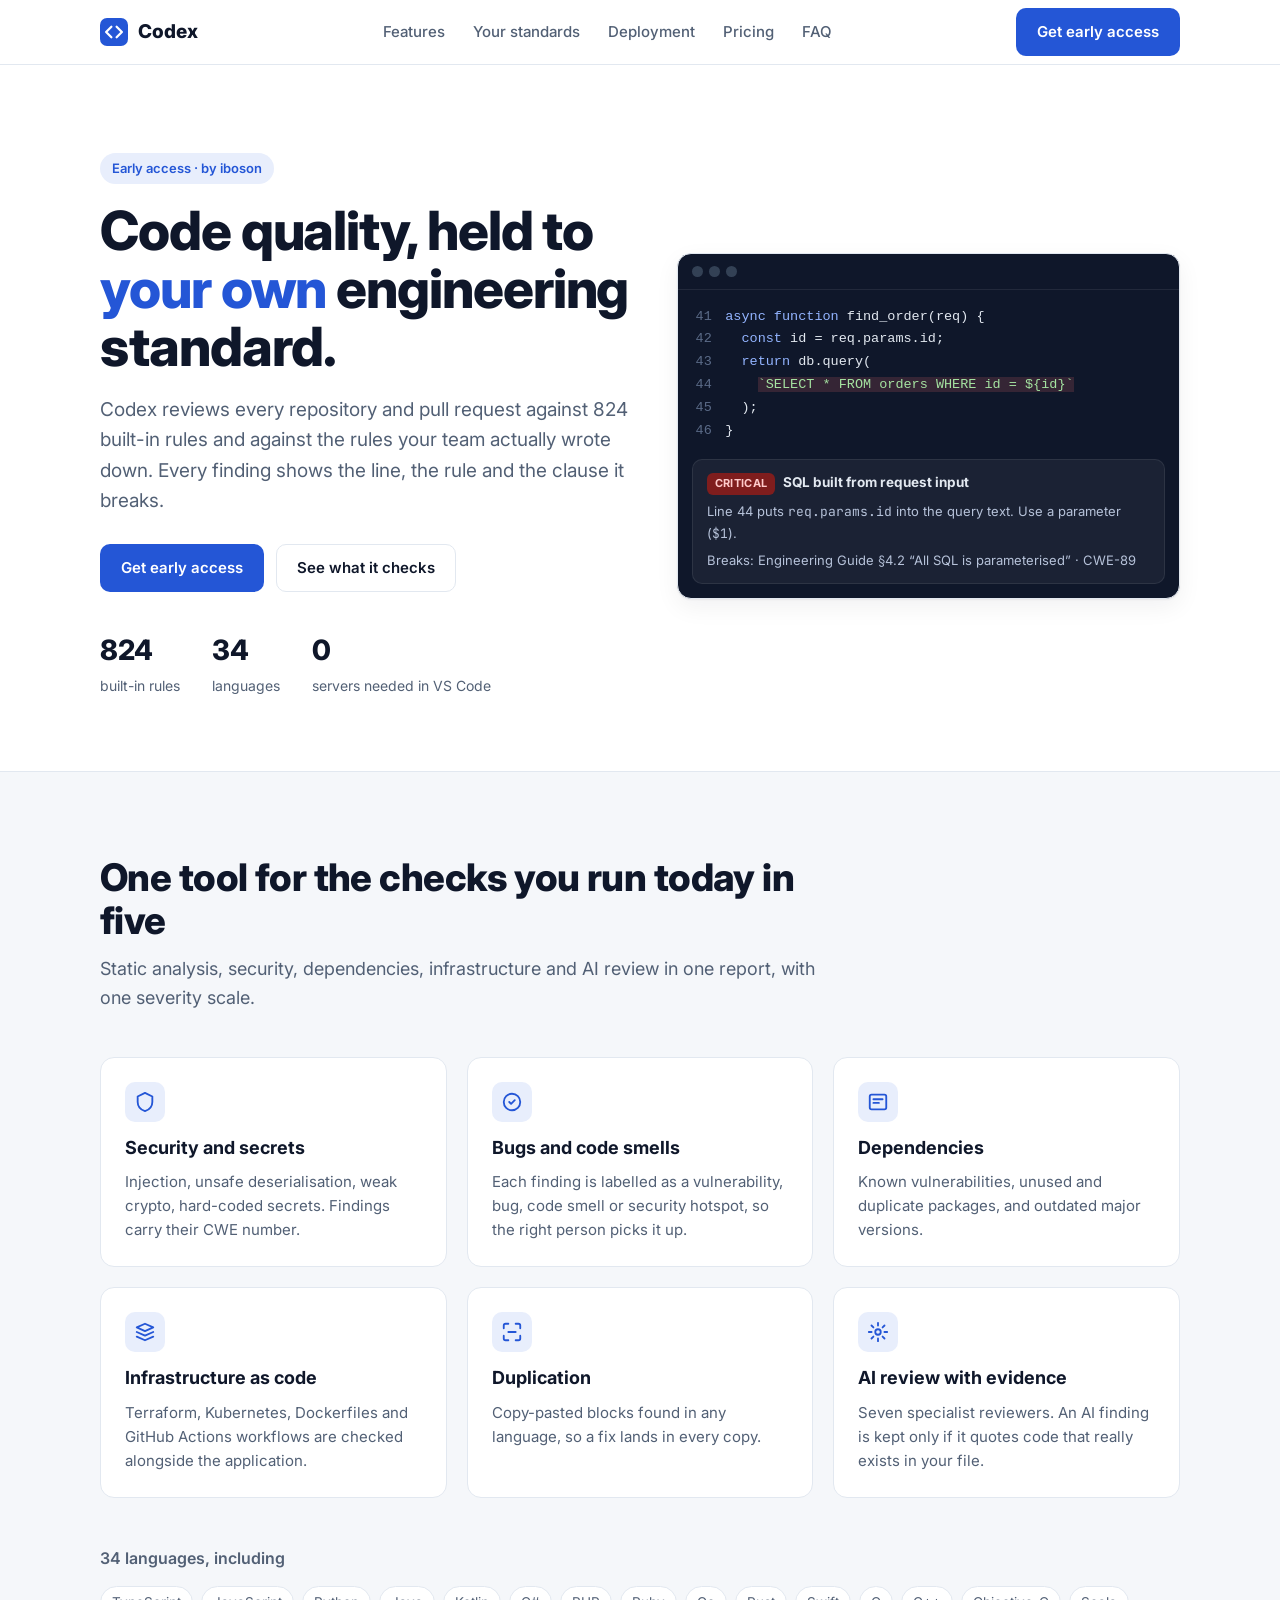
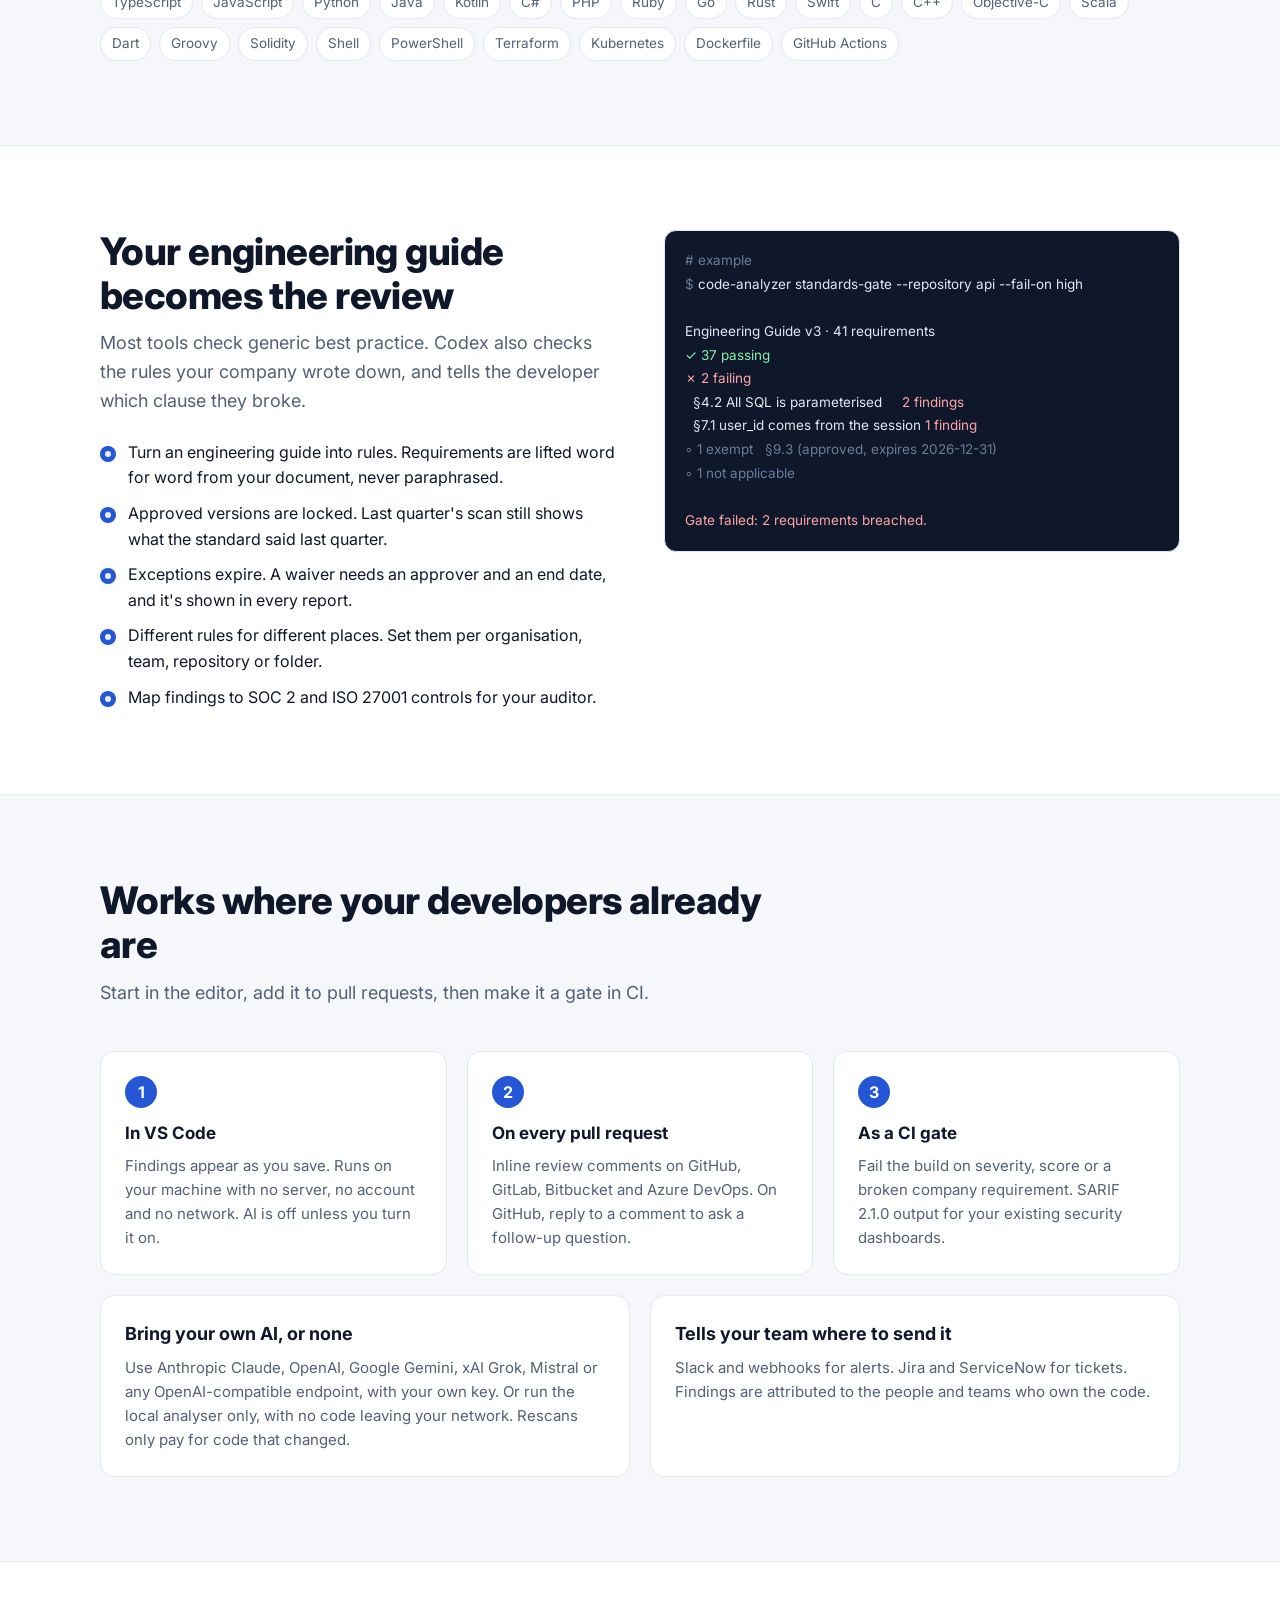
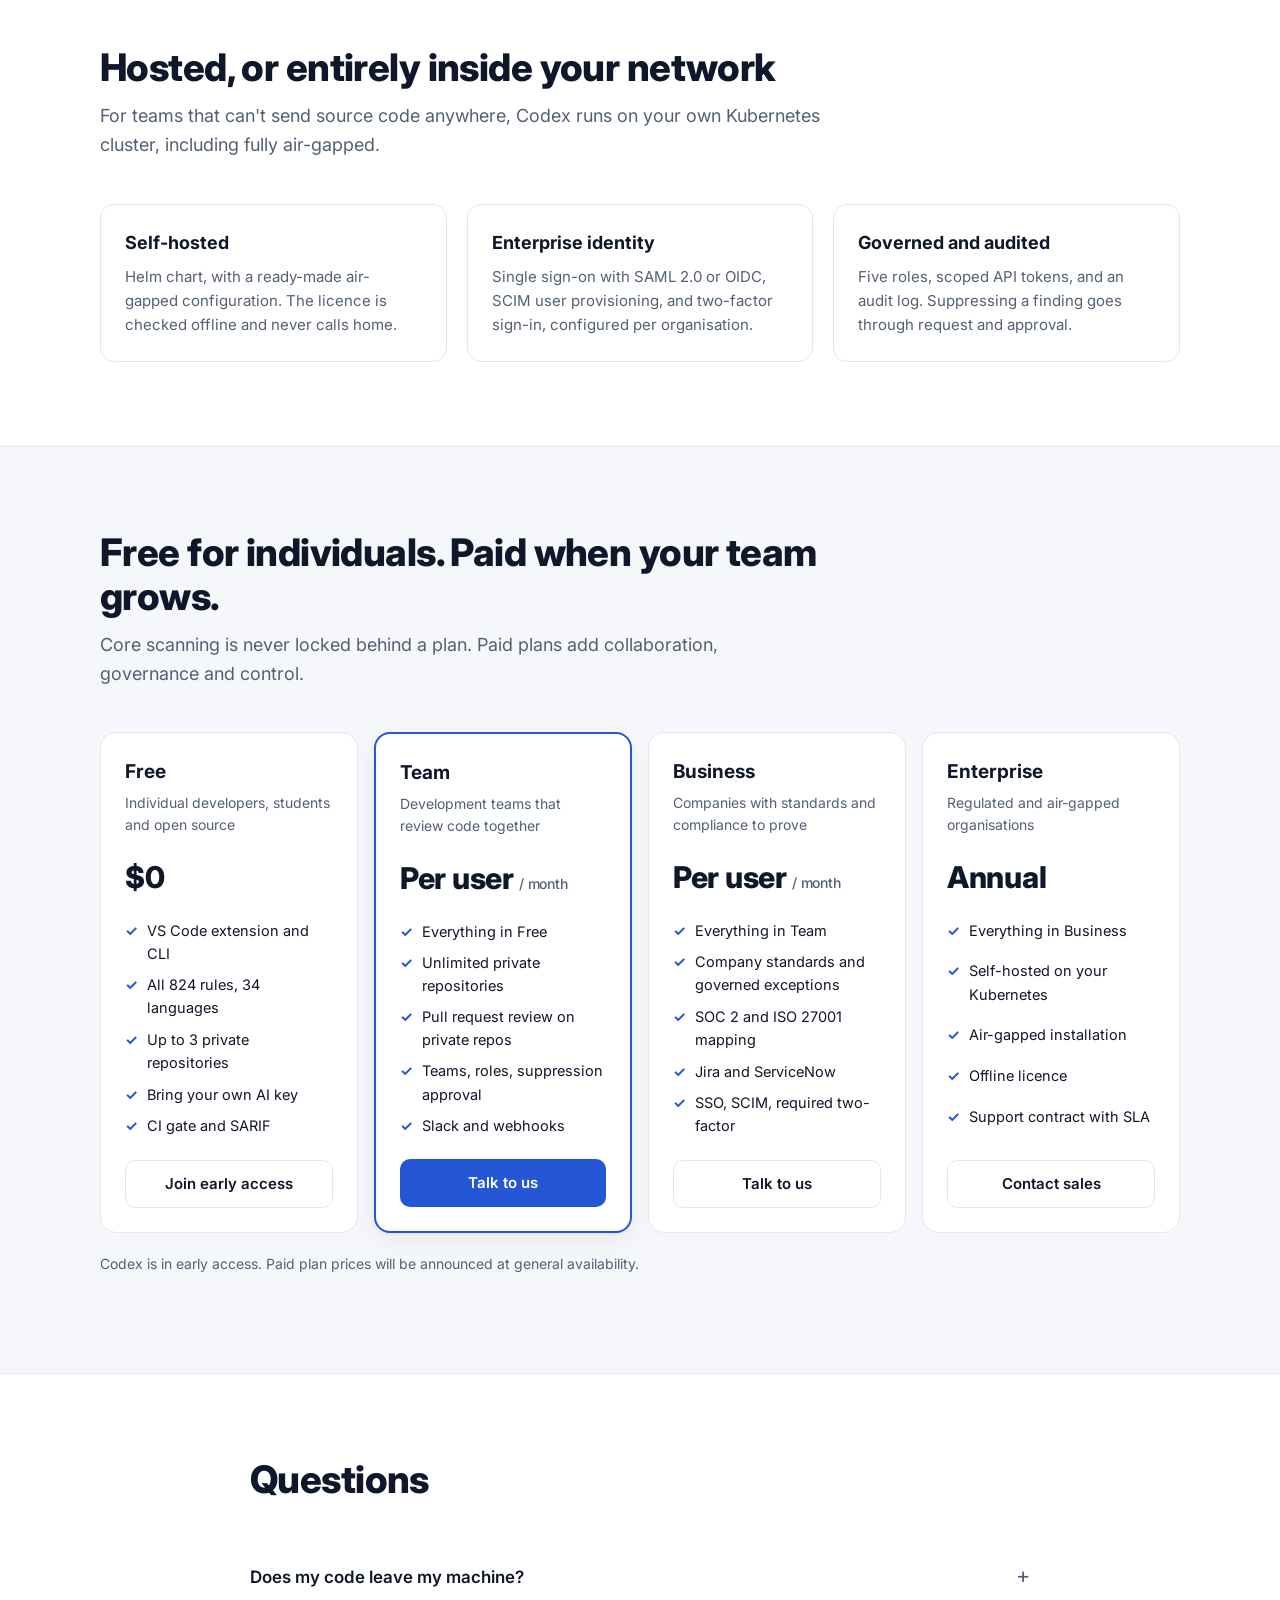
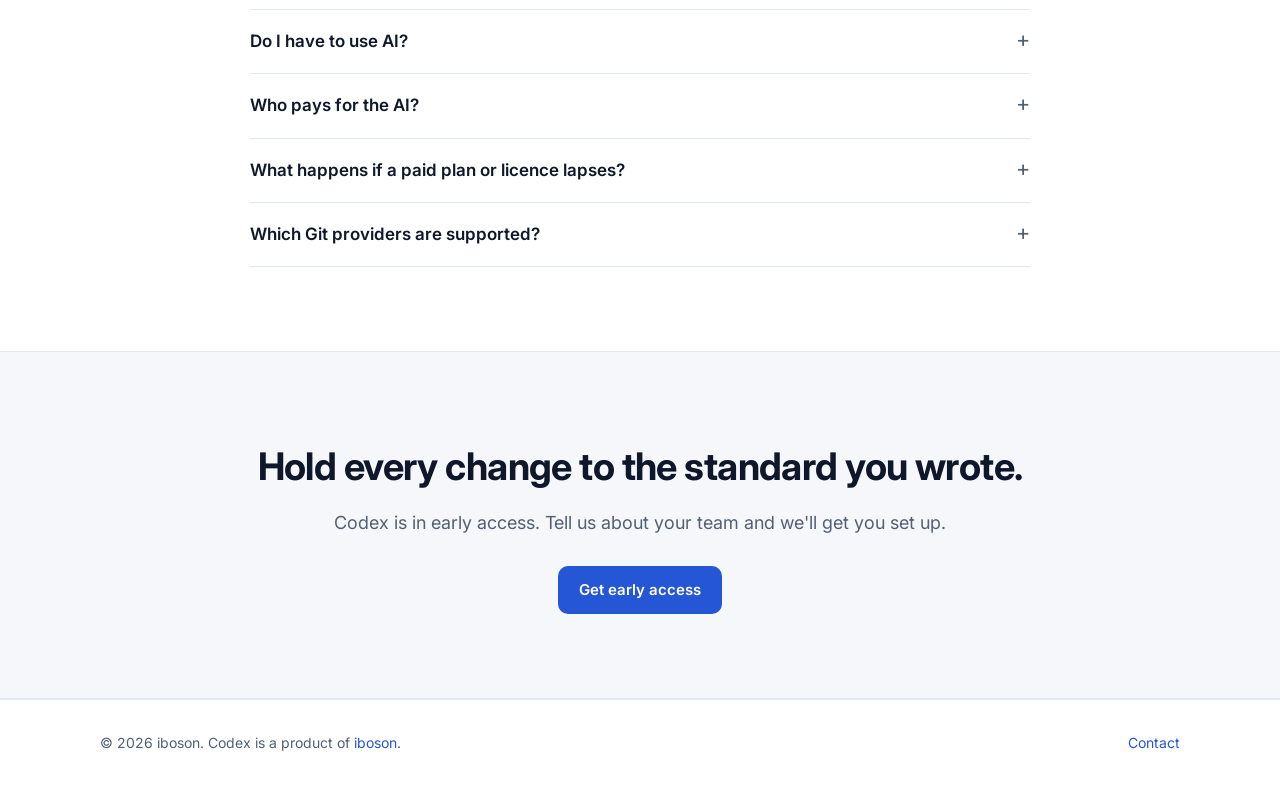
==== index.html @ 878f3ec5 "Codex product website Co-Authored-By: Claude Opus 5.5 (1M context) <noreply@anthropic.com>" ====
<!doctype html>
<html lang="en">
<head>
<meta charset="utf-8">
<meta name="viewport" content="width=device-width, initial-scale=1">
<title>Codex — Code quality held to your own standard</title>
<meta name="description" content="Codex checks your code against 824 rules in 34 languages and against your company's own engineering standard. Runs offline in VS Code, reviews pull requests, and self-hosts air-gapped.">
<meta property="og:title" content="Codex — Code quality held to your own standard">
<meta property="og:description" content="824 rules, 34 languages, your own engineering standard. Bring your own AI, or none.">
<meta property="og:type" content="website">
<link rel="icon" href="favicon.svg" type="image/svg+xml">
<link rel="preconnect" href="https://fonts.googleapis.com">
<link rel="preconnect" href="https://fonts.gstatic.com" crossorigin>
<link href="https://fonts.googleapis.com/css2?family=Inter:wght@400;500;600;700;800&family=JetBrains+Mono:wght@400;500&display=swap" rel="stylesheet">
<style>
:root{
  --bg:#ffffff; --bg-alt:#f5f7fa; --surface:#ffffff; --text:#0f172a; --muted:#526075;
  --border:#e2e8f0; --brand:#2456d6; --brand-ink:#ffffff; --brand-soft:#e8eefc;
  --ok:#15803d; --warn:#b45309; --crit:#b91c1c; --code-bg:#0f172a; --code-text:#e2e8f0;
  --shadow:0 1px 2px rgba(15,23,42,.06),0 8px 24px rgba(15,23,42,.06);
}
@media (prefers-color-scheme: dark){
  :root{
    --bg:#0b1020; --bg-alt:#0f162b; --surface:#121a33; --text:#e6eaf3; --muted:#9aa6bf;
    --border:#243050; --brand:#6d93ff; --brand-ink:#0b1020; --brand-soft:#1a2547;
    --ok:#4ade80; --warn:#fbbf24; --crit:#f87171; --code-bg:#070b16; --code-text:#d7deeb;
    --shadow:0 1px 2px rgba(0,0,0,.3),0 8px 24px rgba(0,0,0,.25);
  }
}
*{box-sizing:border-box}
html{scroll-behavior:smooth}
body{margin:0;background:var(--bg);color:var(--text);font:16px/1.6 Inter,system-ui,-apple-system,Segoe UI,Roboto,sans-serif;-webkit-font-smoothing:antialiased}
a{color:var(--brand);text-decoration:none}
a:hover{text-decoration:underline}
.wrap{max-width:1120px;margin:0 auto;padding:0 20px}
code,.mono{font-family:"JetBrains Mono",ui-monospace,Consolas,monospace}

/* nav */
header.nav{position:sticky;top:0;z-index:10;background:color-mix(in srgb,var(--bg) 88%,transparent);backdrop-filter:blur(8px);border-bottom:1px solid var(--border)}
.nav .wrap{display:flex;align-items:center;justify-content:space-between;height:64px}
.logo{display:flex;align-items:center;gap:10px;font-weight:800;font-size:19px;color:var(--text)}
.logo:hover{text-decoration:none}
.nav ul{display:flex;gap:28px;list-style:none;margin:0;padding:0}
.nav ul a{color:var(--muted);font-weight:500;font-size:15px}
.nav ul a:hover{color:var(--text);text-decoration:none}
.btn{display:inline-block;padding:11px 20px;border-radius:10px;font-weight:600;font-size:15px;border:1px solid transparent;transition:transform .08s ease}
.btn:hover{text-decoration:none;transform:translateY(-1px)}
.btn-primary{background:var(--brand);color:var(--brand-ink)}
.btn-ghost{border-color:var(--border);color:var(--text);background:var(--surface)}
@media (max-width:760px){.nav ul{display:none}}

/* hero */
.hero{padding:88px 0 72px}
.hero .wrap{display:grid;grid-template-columns:1.05fr 1fr;gap:48px;align-items:center}
.eyebrow{display:inline-block;font-size:13px;font-weight:600;color:var(--brand);background:var(--brand-soft);padding:5px 12px;border-radius:999px;margin-bottom:18px}
h1{font-size:clamp(34px,5vw,54px);line-height:1.08;letter-spacing:-.02em;margin:0 0 18px;font-weight:800}
.lede{font-size:19px;color:var(--muted);margin:0 0 28px;max-width:34em}
.cta{display:flex;gap:12px;flex-wrap:wrap}
.stats{display:flex;gap:32px;margin-top:36px;flex-wrap:wrap}
.stat b{display:block;font-size:28px;font-weight:800;letter-spacing:-.01em}
.stat span{color:var(--muted);font-size:14px}
@media (max-width:900px){.hero .wrap{grid-template-columns:1fr}.hero{padding:56px 0 48px}}

/* finding mock */
.mock{background:var(--code-bg);color:var(--code-text);border-radius:14px;box-shadow:var(--shadow);overflow:hidden;font-size:13.5px;border:1px solid var(--border)}
.mock-bar{display:flex;gap:6px;padding:12px 14px;border-bottom:1px solid rgba(255,255,255,.08)}
.mock-bar i{width:11px;height:11px;border-radius:50%;background:#334155;display:block}
.mock pre{margin:0;padding:16px 18px;overflow-x:auto;line-height:1.7}
.ln{color:#5b6b88;user-select:none;display:inline-block;width:2.2em}
.kw{color:#93b4ff}.str{color:#a5e3a1}.bad{background:rgba(248,113,113,.16);border-bottom:2px wavy #f87171}
.mock-finding{margin:0 14px 14px;padding:12px 14px;border-radius:10px;background:rgba(255,255,255,.05);border:1px solid rgba(255,255,255,.08);font-family:Inter,system-ui,sans-serif}
.sev{display:inline-block;font-size:11px;font-weight:700;padding:2px 8px;border-radius:6px;background:#7f1d1d;color:#fecaca;margin-right:8px;letter-spacing:.03em}
.mock-finding p{margin:6px 0 0;color:#b6c2d9;font-size:13px}
.cite{color:#93b4ff}

/* sections */
section{padding:84px 0}
section.alt{background:var(--bg-alt);border-top:1px solid var(--border);border-bottom:1px solid var(--border)}
.sec-head{max-width:720px;margin-bottom:44px}
.sec-head h2{font-size:clamp(28px,3.6vw,38px);line-height:1.15;letter-spacing:-.015em;margin:0 0 12px;font-weight:800}
.sec-head p{color:var(--muted);font-size:18px;margin:0}
.grid{display:grid;gap:20px}
.g3{grid-template-columns:repeat(3,1fr)}
.g2{grid-template-columns:repeat(2,1fr)}
@media (max-width:900px){.g3{grid-template-columns:1fr 1fr}}
@media (max-width:640px){.g3,.g2{grid-template-columns:1fr}}
.card{background:var(--surface);border:1px solid var(--border);border-radius:14px;padding:24px}
.card h3{margin:12px 0 8px;font-size:18px}
.card p{margin:0;color:var(--muted);font-size:15px}
.ico{width:40px;height:40px;border-radius:10px;background:var(--brand-soft);display:grid;place-items:center;color:var(--brand)}
.ico svg{width:22px;height:22px}

/* steps */
.steps{counter-reset:s;display:grid;grid-template-columns:repeat(3,1fr);gap:20px}
.step{position:relative;padding:24px;border-radius:14px;border:1px solid var(--border);background:var(--surface)}
.step::before{counter-increment:s;content:counter(s);display:grid;place-items:center;width:32px;height:32px;border-radius:50%;background:var(--brand);color:var(--brand-ink);font-weight:700;margin-bottom:12px}
.step h3{margin:0 0 6px;font-size:17px}.step p{margin:0;color:var(--muted);font-size:15px}
@media (max-width:760px){.steps{grid-template-columns:1fr}}

/* list */
.checks{list-style:none;padding:0;margin:0;display:grid;gap:10px}
.checks li{padding-left:28px;position:relative;color:var(--text)}
.checks li::before{content:"";position:absolute;left:0;top:6px;width:16px;height:16px;border-radius:50%;background:var(--brand-soft);box-shadow:inset 0 0 0 5px var(--brand)}
.split{display:grid;grid-template-columns:1fr 1fr;gap:48px;align-items:start}
@media (max-width:900px){.split{grid-template-columns:1fr}}
.term{background:var(--code-bg);color:var(--code-text);border-radius:12px;padding:18px 20px;font-size:13.5px;line-height:1.75;overflow-x:auto;border:1px solid var(--border)}
.term .p{color:#6b7c99}.term .ok{color:#86efac}.term .er{color:#fca5a5}

/* langs */
.langs{display:flex;flex-wrap:wrap;gap:8px}
.langs span{font-size:13.5px;padding:5px 11px;border-radius:999px;border:1px solid var(--border);background:var(--surface);color:var(--muted)}

/* pricing */
.plans{display:grid;grid-template-columns:repeat(4,1fr);gap:16px}
@media (max-width:1000px){.plans{grid-template-columns:1fr 1fr}}
@media (max-width:600px){.plans{grid-template-columns:1fr}}
.plan{background:var(--surface);border:1px solid var(--border);border-radius:16px;padding:24px;display:flex;flex-direction:column}
.plan.feature{border:2px solid var(--brand);box-shadow:var(--shadow)}
.plan h3{margin:0;font-size:19px}
.plan .who{color:var(--muted);font-size:14px;margin:4px 0 16px;min-height:42px}
.price{font-size:30px;font-weight:800;letter-spacing:-.01em}
.price small{font-size:14px;font-weight:500;color:var(--muted)}
.plan ul{list-style:none;padding:0;margin:18px 0 22px;display:grid;gap:8px;font-size:14.5px;flex:1}
.plan li{padding-left:22px;position:relative}
.plan li::before{content:"✓";position:absolute;left:0;color:var(--brand);font-weight:700}
.plan .btn{text-align:center}
.note{color:var(--muted);font-size:14px;margin-top:20px}

/* faq */
details{border-bottom:1px solid var(--border);padding:18px 0}
summary{cursor:pointer;font-weight:600;font-size:17px;list-style:none;display:flex;justify-content:space-between;gap:16px}
summary::-webkit-details-marker{display:none}
summary::after{content:"+";color:var(--muted);font-weight:400;font-size:22px;line-height:1}
details[open] summary::after{content:"−"}
details p{color:var(--muted);margin:10px 0 0}

/* final cta */
.final{text-align:center}
.final h2{font-size:clamp(28px,3.6vw,38px);margin:0 0 12px;letter-spacing:-.015em}
.final p{color:var(--muted);font-size:18px;margin:0 auto 28px;max-width:36em}

footer{border-top:1px solid var(--border);padding:32px 0;color:var(--muted);font-size:14px}
footer .wrap{display:flex;justify-content:space-between;gap:16px;flex-wrap:wrap}
</style>
</head>
<body>

<header class="nav">
  <div class="wrap">
    <a class="logo" href="#top" aria-label="Codex home">
      <svg width="28" height="28" viewBox="0 0 32 32" aria-hidden="true"><rect width="32" height="32" rx="8" fill="var(--brand)"/><path d="M13 10l-6 6 6 6M19 10l6 6-6 6" stroke="var(--brand-ink)" stroke-width="2.6" fill="none" stroke-linecap="round" stroke-linejoin="round"/></svg>
      Codex
    </a>
    <ul>
      <li><a href="#features">Features</a></li>
      <li><a href="#standards">Your standards</a></li>
      <li><a href="#deploy">Deployment</a></li>
      <li><a href="#pricing">Pricing</a></li>
      <li><a href="#faq">FAQ</a></li>
    </ul>
    <a class="btn btn-primary" href="https://www.iboson.io/contact-us">Get early access</a>
  </div>
</header>

<main id="top">

<section class="hero" style="padding-top:88px">
  <div class="wrap">
    <div>
      <span class="eyebrow">Early access · by iboson</span>
      <h1>Code quality, held to <span style="color:var(--brand)">your own</span> engineering standard.</h1>
      <p class="lede">Codex reviews every repository and pull request against 824 built-in rules and against the rules your team actually wrote down. Every finding shows the line, the rule and the clause it breaks.</p>
      <div class="cta">
        <a class="btn btn-primary" href="https://www.iboson.io/contact-us">Get early access</a>
        <a class="btn btn-ghost" href="#features">See what it checks</a>
      </div>
      <div class="stats">
        <div class="stat"><b>824</b><span>built-in rules</span></div>
        <div class="stat"><b>34</b><span>languages</span></div>
        <div class="stat"><b>0</b><span>servers needed in VS Code</span></div>
      </div>
    </div>

    <div class="mock" role="img" aria-label="Example: Codex flags a SQL query built from user input and cites the company rule it breaks">
      <div class="mock-bar"><i></i><i></i><i></i></div>
<pre><span class="ln">41</span><span class="kw">async function</span> find_order(req) {
<span class="ln">42</span>  <span class="kw">const</span> id = req.params.id;
<span class="ln">43</span>  <span class="kw">return</span> db.query(
<span class="ln">44</span>    <span class="bad"><span class="str">`SELECT * FROM orders WHERE id = ${id}`</span></span>
<span class="ln">45</span>  );
<span class="ln">46</span>}</pre>
      <div class="mock-finding">
        <span class="sev">CRITICAL</span><strong>SQL built from request input</strong>
        <p>Line 44 puts <code>req.params.id</code> into the query text. Use a parameter (<code>$1</code>).</p>
        <p class="cite">Breaks: Engineering Guide §4.2 “All SQL is parameterised” · CWE-89</p>
      </div>
    </div>
  </div>
</section>

<section id="features" class="alt">
  <div class="wrap">
    <div class="sec-head">
      <h2>One tool for the checks you run today in five</h2>
      <p>Static analysis, security, dependencies, infrastructure and AI review in one report, with one severity scale.</p>
    </div>
    <div class="grid g3">
      <div class="card">
        <div class="ico"><svg viewBox="0 0 24 24" fill="none" stroke="currentColor" stroke-width="2" stroke-linecap="round" stroke-linejoin="round"><path d="M12 2l8 4v6c0 5-3.5 8.5-8 10-4.5-1.5-8-5-8-10V6z"/></svg></div>
        <h3>Security and secrets</h3>
        <p>Injection, unsafe deserialisation, weak crypto, hard-coded secrets. Findings carry their CWE number.</p>
      </div>
      <div class="card">
        <div class="ico"><svg viewBox="0 0 24 24" fill="none" stroke="currentColor" stroke-width="2" stroke-linecap="round" stroke-linejoin="round"><path d="M9 12l2 2 4-4"/><circle cx="12" cy="12" r="9"/></svg></div>
        <h3>Bugs and code smells</h3>
        <p>Each finding is labelled as a vulnerability, bug, code smell or security hotspot, so the right person picks it up.</p>
      </div>
      <div class="card">
        <div class="ico"><svg viewBox="0 0 24 24" fill="none" stroke="currentColor" stroke-width="2" stroke-linecap="round" stroke-linejoin="round"><rect x="3" y="4" width="18" height="16" rx="2"/><path d="M7 9h10M7 13h6"/></svg></div>
        <h3>Dependencies</h3>
        <p>Known vulnerabilities, unused and duplicate packages, and outdated major versions.</p>
      </div>
      <div class="card">
        <div class="ico"><svg viewBox="0 0 24 24" fill="none" stroke="currentColor" stroke-width="2" stroke-linecap="round" stroke-linejoin="round"><path d="M3 7l9-4 9 4-9 4z"/><path d="M3 12l9 4 9-4M3 17l9 4 9-4"/></svg></div>
        <h3>Infrastructure as code</h3>
        <p>Terraform, Kubernetes, Dockerfiles and GitHub Actions workflows are checked alongside the application.</p>
      </div>
      <div class="card">
        <div class="ico"><svg viewBox="0 0 24 24" fill="none" stroke="currentColor" stroke-width="2" stroke-linecap="round" stroke-linejoin="round"><path d="M8 3H5a2 2 0 00-2 2v3M16 3h3a2 2 0 012 2v3M8 21H5a2 2 0 01-2-2v-3M16 21h3a2 2 0 002-2v-3"/><path d="M8 12h8"/></svg></div>
        <h3>Duplication</h3>
        <p>Copy-pasted blocks found in any language, so a fix lands in every copy.</p>
      </div>
      <div class="card">
        <div class="ico"><svg viewBox="0 0 24 24" fill="none" stroke="currentColor" stroke-width="2" stroke-linecap="round" stroke-linejoin="round"><circle cx="12" cy="12" r="3"/><path d="M12 2v3M12 19v3M2 12h3M19 12h3M4.9 4.9l2.1 2.1M17 17l2.1 2.1M4.9 19.1L7 17M17 7l2.1-2.1"/></svg></div>
        <h3>AI review with evidence</h3>
        <p>Seven specialist reviewers. An AI finding is kept only if it quotes code that really exists in your file.</p>
      </div>
    </div>

    <div style="margin-top:48px">
      <p style="color:var(--muted);margin:0 0 14px;font-weight:600">34 languages, including</p>
      <div class="langs">
        <span>TypeScript</span><span>JavaScript</span><span>Python</span><span>Java</span><span>Kotlin</span><span>C#</span><span>PHP</span><span>Ruby</span><span>Go</span><span>Rust</span><span>Swift</span><span>C</span><span>C++</span><span>Objective-C</span><span>Scala</span><span>Dart</span><span>Groovy</span><span>Solidity</span><span>Shell</span><span>PowerShell</span><span>Terraform</span><span>Kubernetes</span><span>Dockerfile</span><span>GitHub Actions</span>
      </div>
    </div>
  </div>
</section>

<section id="standards">
  <div class="wrap split">
    <div>
      <div class="sec-head" style="margin-bottom:24px">
        <h2>Your engineering guide becomes the review</h2>
        <p>Most tools check generic best practice. Codex also checks the rules your company wrote down, and tells the developer which clause they broke.</p>
      </div>
      <ul class="checks">
        <li>Turn an engineering guide into rules. Requirements are lifted word for word from your document, never paraphrased.</li>
        <li>Approved versions are locked. Last quarter's scan still shows what the standard said last quarter.</li>
        <li>Exceptions expire. A waiver needs an approver and an end date, and it's shown in every report.</li>
        <li>Different rules for different places. Set them per organisation, team, repository or folder.</li>
        <li>Map findings to SOC 2 and ISO 27001 controls for your auditor.</li>
      </ul>
    </div>
    <div class="term" aria-label="Example of the standards gate in CI">
<span class="p"># example</span><br><span class="p">$</span> code-analyzer standards-gate --repository api --fail-on high<br>
<br>
Engineering Guide v3 · 41 requirements<br>
<span class="ok">✓ 37 passing</span><br>
<span class="er">✗ 2 failing</span><br>
&nbsp;&nbsp;§4.2 All SQL is parameterised&nbsp;&nbsp;&nbsp;&nbsp;&nbsp;<span class="er">2 findings</span><br>
&nbsp;&nbsp;§7.1 user_id comes from the session&nbsp;<span class="er">1 finding</span><br>
<span class="p">◦ 1 exempt&nbsp;&nbsp;&nbsp;§9.3 (approved, expires 2026-12-31)</span><br>
<span class="p">◦ 1 not applicable</span><br>
<br>
<span class="er">Gate failed: 2 requirements breached.</span>
    </div>
  </div>
</section>

<section class="alt">
  <div class="wrap">
    <div class="sec-head">
      <h2>Works where your developers already are</h2>
      <p>Start in the editor, add it to pull requests, then make it a gate in CI.</p>
    </div>
    <div class="steps">
      <div class="step"><h3>In VS Code</h3><p>Findings appear as you save. Runs on your machine with no server, no account and no network. AI is off unless you turn it on.</p></div>
      <div class="step"><h3>On every pull request</h3><p>Inline review comments on GitHub, GitLab, Bitbucket and Azure DevOps. On GitHub, reply to a comment to ask a follow-up question.</p></div>
      <div class="step"><h3>As a CI gate</h3><p>Fail the build on severity, score or a broken company requirement. SARIF 2.1.0 output for your existing security dashboards.</p></div>
    </div>
    <div class="grid g2" style="margin-top:20px">
      <div class="card"><h3 style="margin-top:0">Bring your own AI, or none</h3><p>Use Anthropic Claude, OpenAI, Google Gemini, xAI Grok, Mistral or any OpenAI-compatible endpoint, with your own key. Or run the local analyser only, with no code leaving your network. Rescans only pay for code that changed.</p></div>
      <div class="card"><h3 style="margin-top:0">Tells your team where to send it</h3><p>Slack and webhooks for alerts. Jira and ServiceNow for tickets. Findings are attributed to the people and teams who own the code.</p></div>
    </div>
  </div>
</section>

<section id="deploy">
  <div class="wrap">
    <div class="sec-head">
      <h2>Hosted, or entirely inside your network</h2>
      <p>For teams that can't send source code anywhere, Codex runs on your own Kubernetes cluster, including fully air-gapped.</p>
    </div>
    <div class="grid g3">
      <div class="card"><h3 style="margin-top:0">Self-hosted</h3><p>Helm chart, with a ready-made air-gapped configuration. The licence is checked offline and never calls home.</p></div>
      <div class="card"><h3 style="margin-top:0">Enterprise identity</h3><p>Single sign-on with SAML 2.0 or OIDC, SCIM user provisioning, and two-factor sign-in, configured per organisation.</p></div>
      <div class="card"><h3 style="margin-top:0">Governed and audited</h3><p>Five roles, scoped API tokens, and an audit log. Suppressing a finding goes through request and approval.</p></div>
    </div>
  </div>
</section>

<section id="pricing" class="alt">
  <div class="wrap">
    <div class="sec-head">
      <h2>Free for individuals. Paid when your team grows.</h2>
      <p>Core scanning is never locked behind a plan. Paid plans add collaboration, governance and control.</p>
    </div>
    <div class="plans">
      <div class="plan">
        <h3>Free</h3>
        <p class="who">Individual developers, students and open source</p>
        <div class="price">$0</div>
        <ul>
          <li>VS Code extension and CLI</li>
          <li>All 824 rules, 34 languages</li>
          <li>Up to 3 private repositories</li>
          <li>Bring your own AI key</li>
          <li>CI gate and SARIF</li>
        </ul>
        <a class="btn btn-ghost" href="https://www.iboson.io/contact-us">Join early access</a>
      </div>
      <div class="plan feature">
        <h3>Team</h3>
        <p class="who">Development teams that review code together</p>
        <div class="price">Per user <small>/ month</small></div>
        <ul>
          <li>Everything in Free</li>
          <li>Unlimited private repositories</li>
          <li>Pull request review on private repos</li>
          <li>Teams, roles, suppression approval</li>
          <li>Slack and webhooks</li>
        </ul>
        <a class="btn btn-primary" href="https://www.iboson.io/contact-us">Talk to us</a>
      </div>
      <div class="plan">
        <h3>Business</h3>
        <p class="who">Companies with standards and compliance to prove</p>
        <div class="price">Per user <small>/ month</small></div>
        <ul>
          <li>Everything in Team</li>
          <li>Company standards and governed exceptions</li>
          <li>SOC 2 and ISO 27001 mapping</li>
          <li>Jira and ServiceNow</li>
          <li>SSO, SCIM, required two-factor</li>
        </ul>
        <a class="btn btn-ghost" href="https://www.iboson.io/contact-us">Talk to us</a>
      </div>
      <div class="plan">
        <h3>Enterprise</h3>
        <p class="who">Regulated and air-gapped organisations</p>
        <div class="price">Annual</div>
        <ul>
          <li>Everything in Business</li>
          <li>Self-hosted on your Kubernetes</li>
          <li>Air-gapped installation</li>
          <li>Offline licence</li>
          <li>Support contract with SLA</li>
        </ul>
        <a class="btn btn-ghost" href="https://www.iboson.io/contact-us">Contact sales</a>
      </div>
    </div>
    <p class="note">Codex is in early access. Paid plan prices will be announced at general availability.</p>
  </div>
</section>

<section id="faq">
  <div class="wrap" style="max-width:820px">
    <div class="sec-head"><h2>Questions</h2></div>
    <details><summary>Does my code leave my machine?</summary><p>Not in VS Code with AI off, which is the default. If you turn AI on, code is sent only to the AI provider you choose, with your own key. Self-hosted installs can run with no outbound network at all.</p></details>
    <details><summary>Do I have to use AI?</summary><p>No. The 824 built-in rules are deterministic and run without any AI provider. AI review is an optional extra layer.</p></details>
    <details><summary>Who pays for the AI?</summary><p>You do, directly to your provider, using your own key. Codex doesn't mark up AI usage. Rescans reuse earlier AI results for code that hasn't changed, so you only pay for what's new.</p></details>
    <details><summary>What happens if a paid plan or licence lapses?</summary><p>You drop to the free tier. Scanning keeps working and your data stays. Codex never switches off your security checks because of billing.</p></details>
    <details><summary>Which Git providers are supported?</summary><p>GitHub, GitLab, Bitbucket and Azure DevOps, for both repository scans and pull request review.</p></details>
  </div>
</section>

<section class="alt final">
  <div class="wrap">
    <h2>Hold every change to the standard you wrote.</h2>
    <p>Codex is in early access. Tell us about your team and we'll get you set up.</p>
    <a class="btn btn-primary" href="https://www.iboson.io/contact-us">Get early access</a>
  </div>
</section>

</main>

<footer>
  <div class="wrap">
    <span>© 2026 iboson. Codex is a product of <a href="https://www.iboson.io/">iboson</a>.</span>
    <span><a href="https://www.iboson.io/contact-us">Contact</a></span>
  </div>
</footer>

</body>
</html>
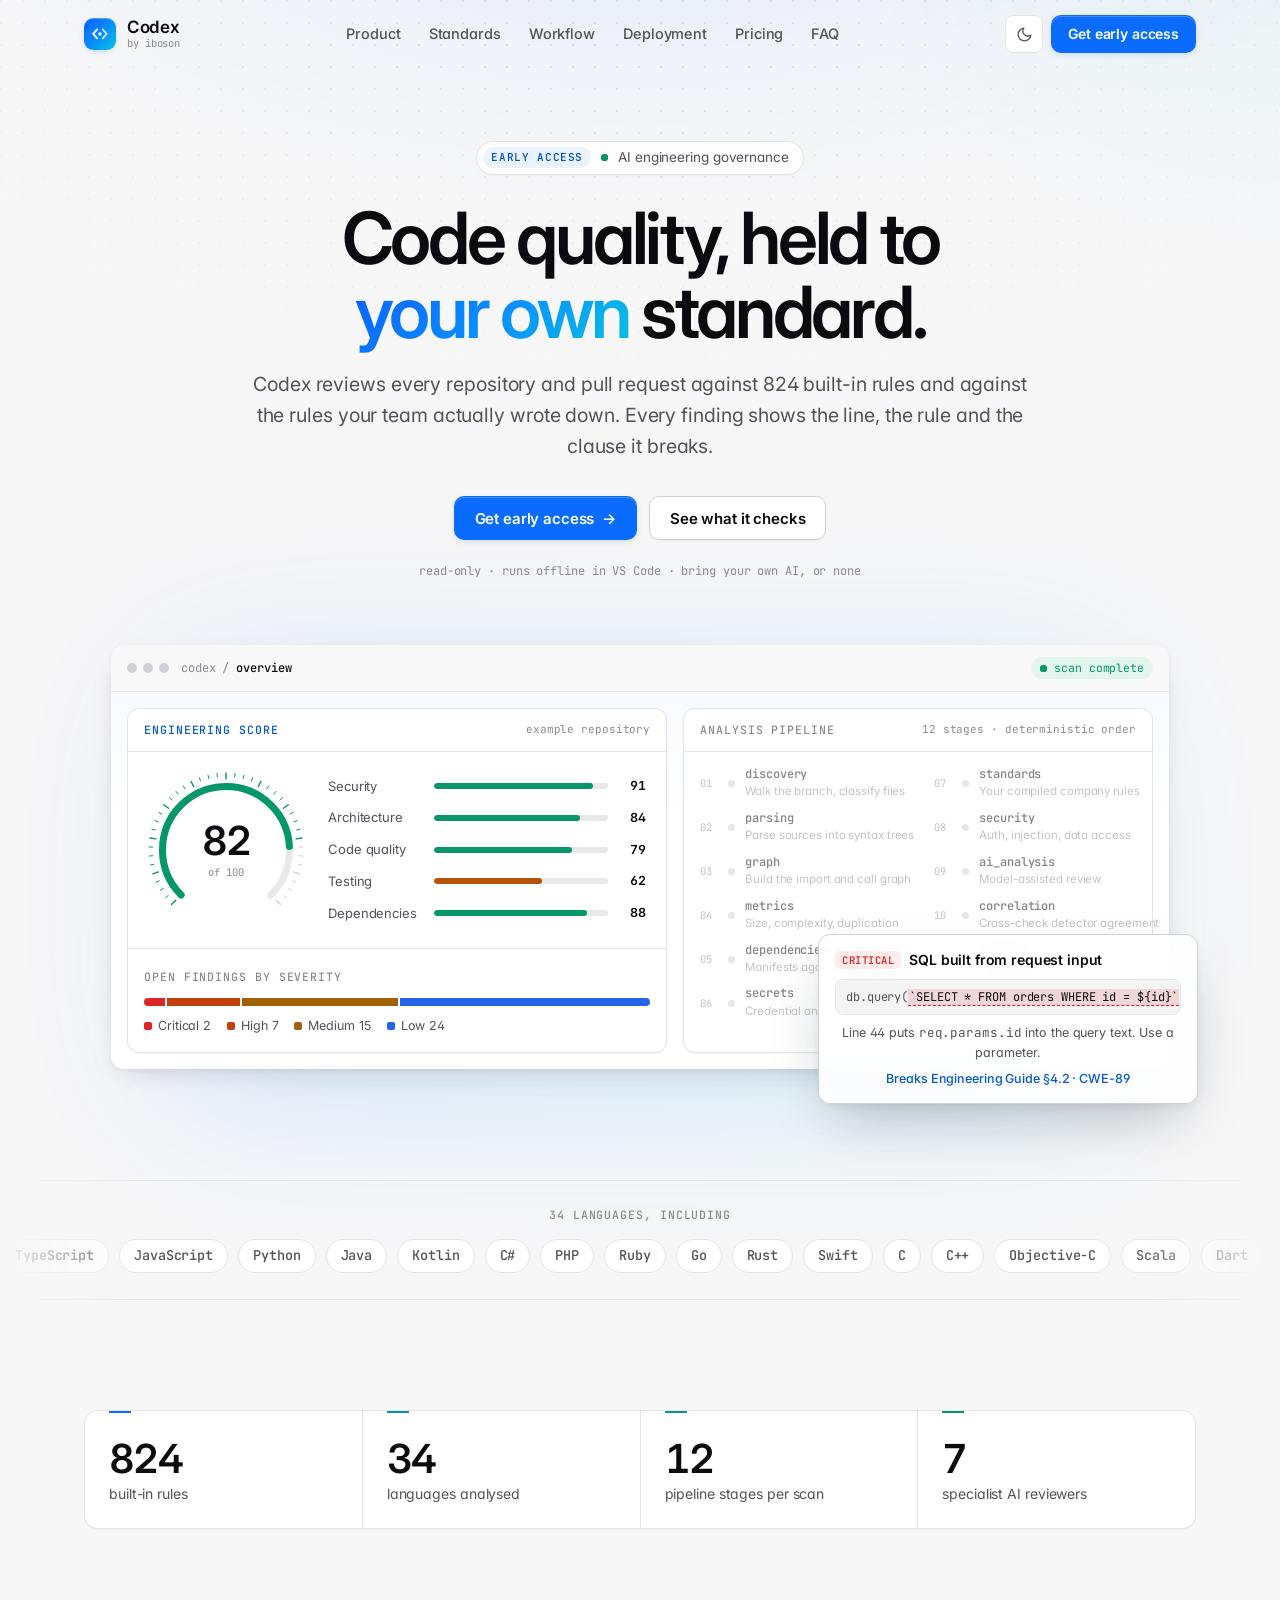
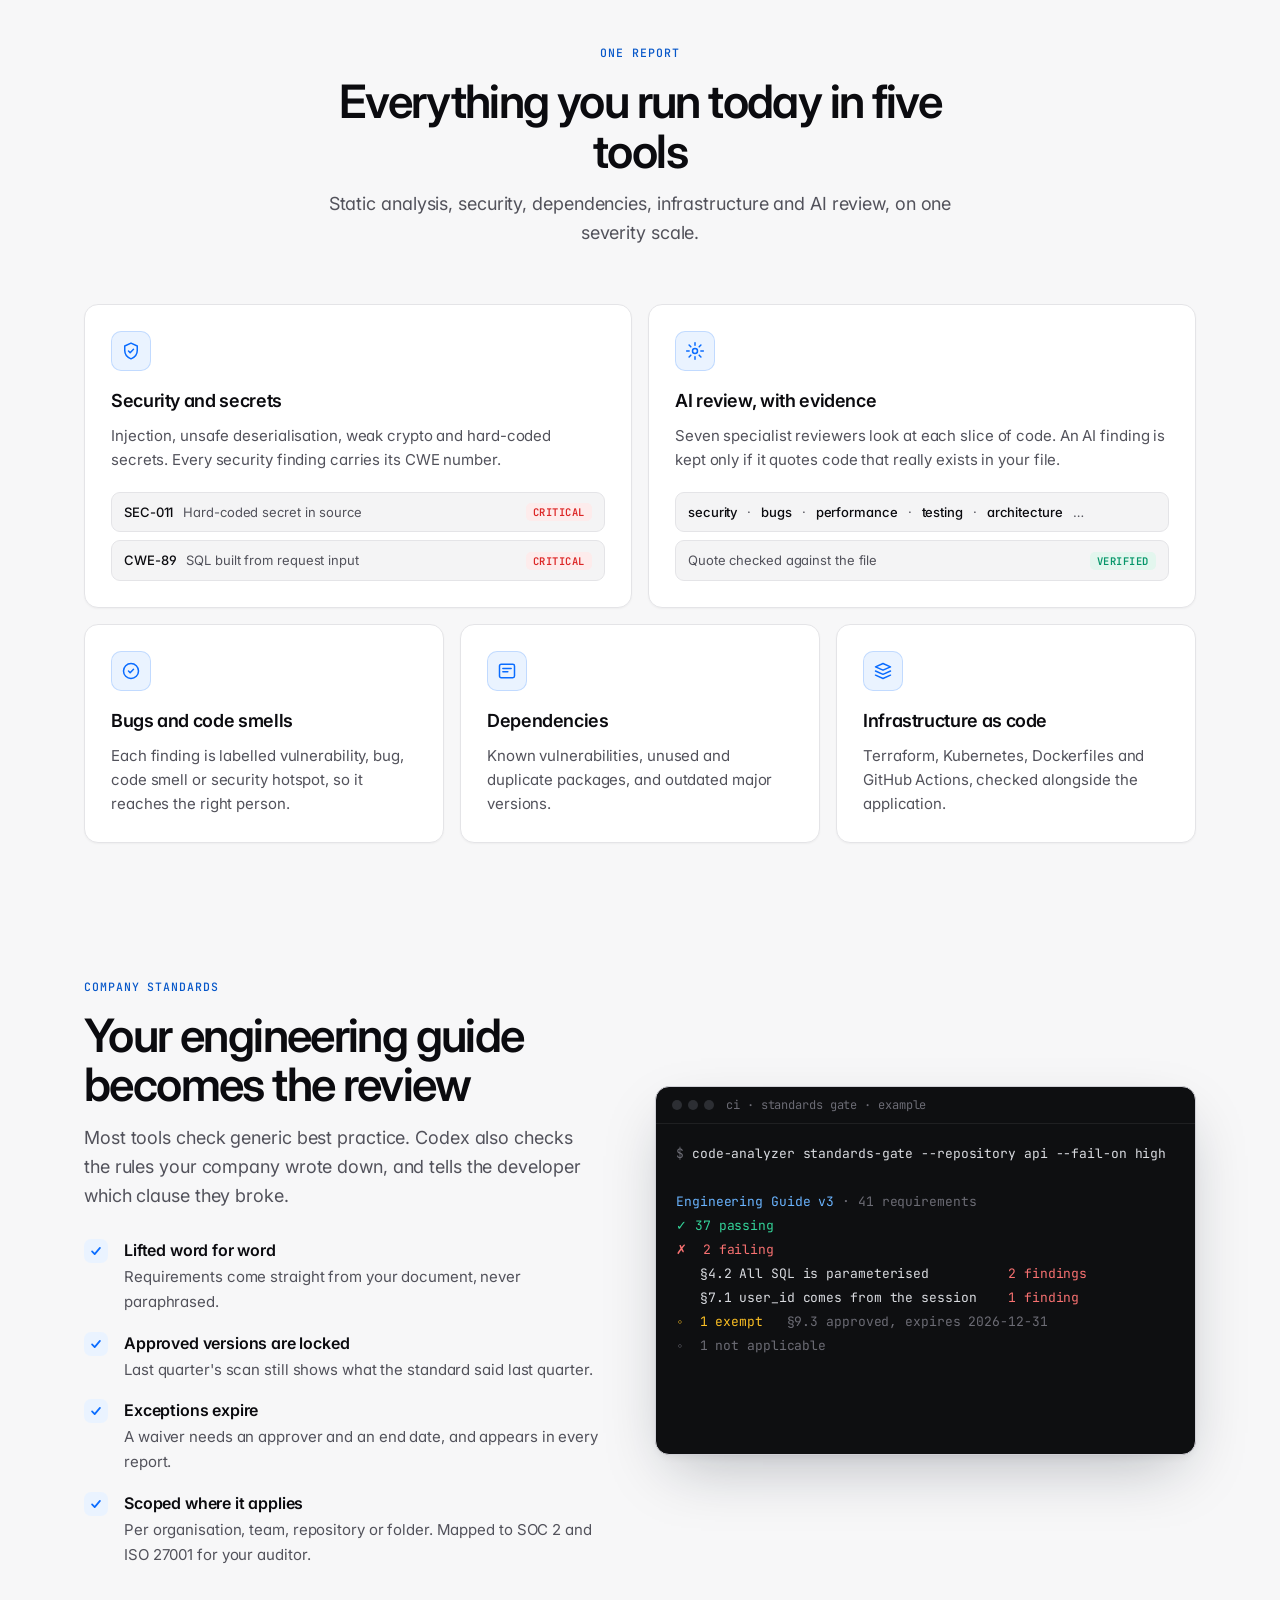
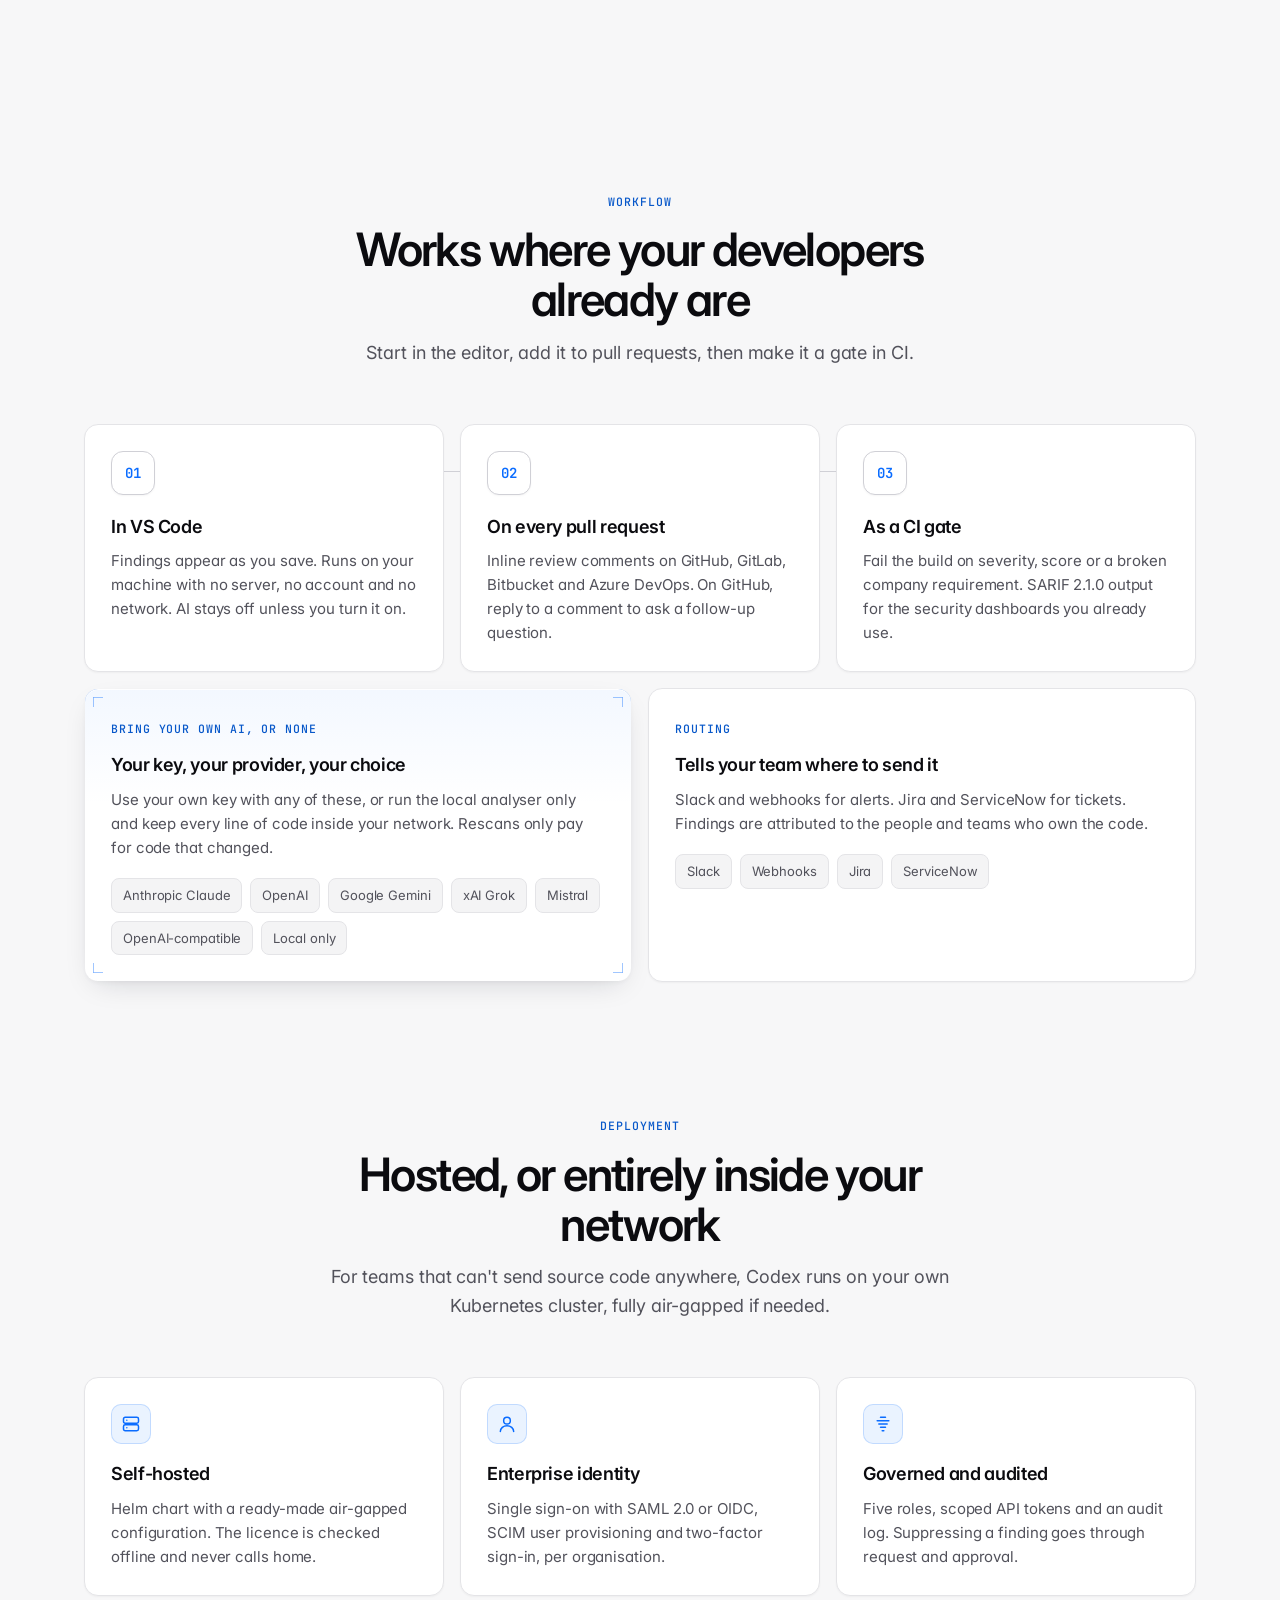
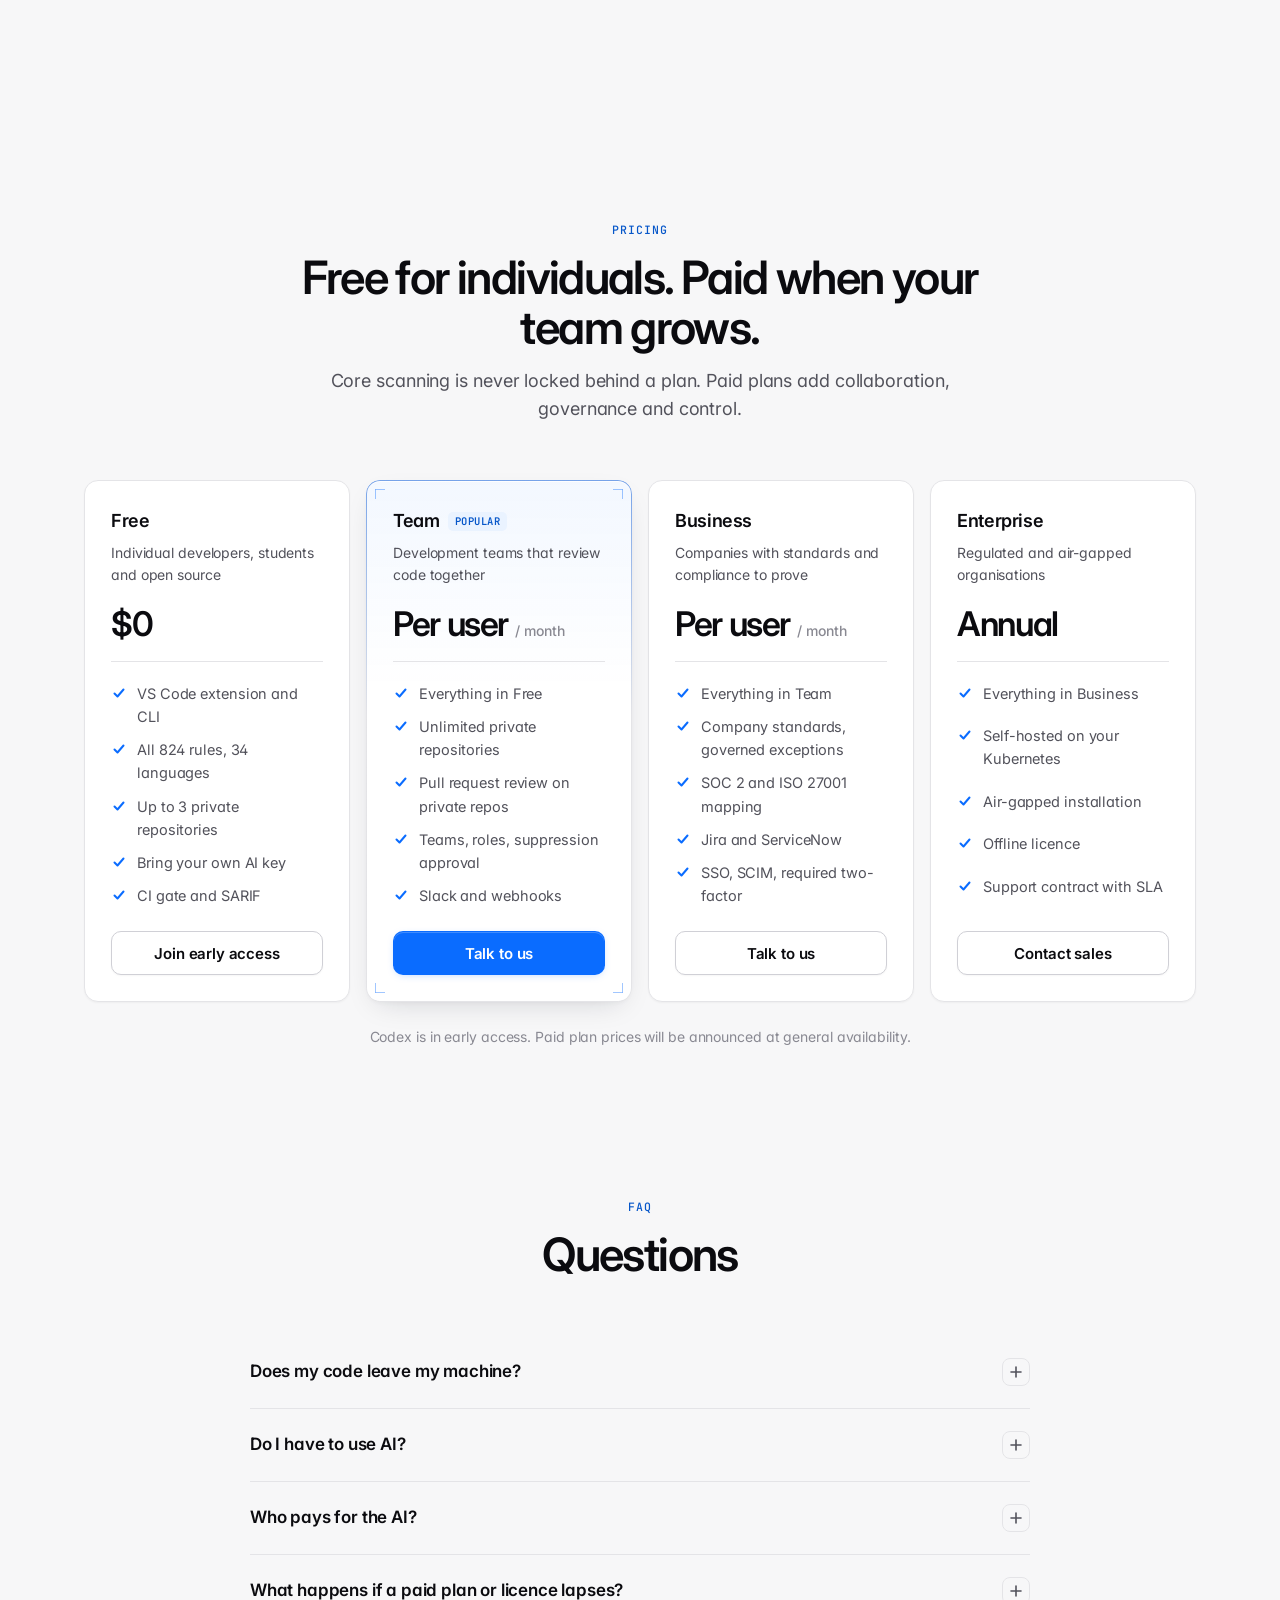
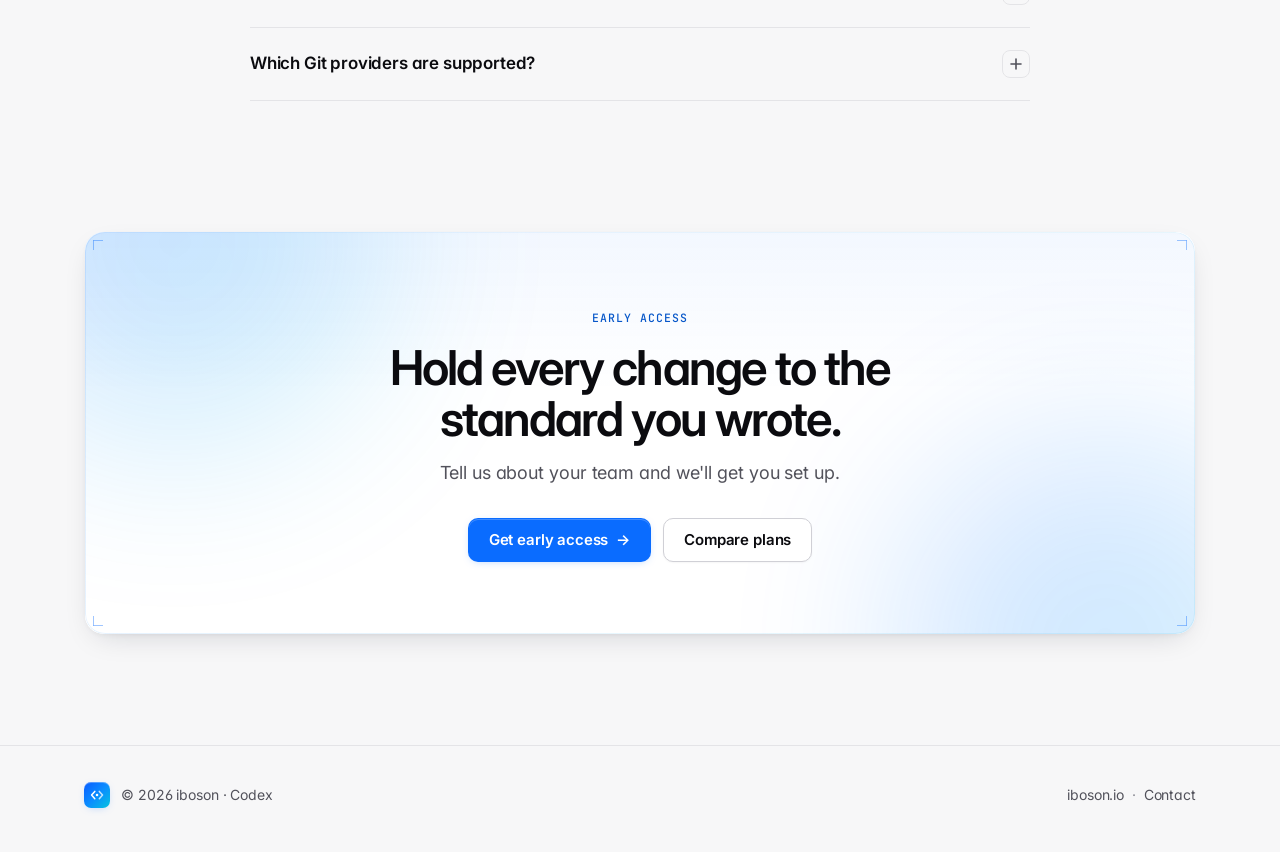
==== commit 1026d1a9: "Redesign in the product's own design language, with motion Uses the app's colour tokens (light by de" ====
--- a/index.html
+++ b/index.html
@@ -4,391 +4,732 @@
 <meta charset="utf-8">
 <meta name="viewport" content="width=device-width, initial-scale=1">
 <title>Codex — Code quality held to your own standard</title>
-<meta name="description" content="Codex checks your code against 824 rules in 34 languages and against your company's own engineering standard. Runs offline in VS Code, reviews pull requests, and self-hosts air-gapped.">
+<meta name="description" content="Codex checks every repository and pull request against 824 rules in 34 languages and against your company's own engineering standard. Runs offline in VS Code and self-hosts air-gapped.">
 <meta property="og:title" content="Codex — Code quality held to your own standard">
-<meta property="og:description" content="824 rules, 34 languages, your own engineering standard. Bring your own AI, or none.">
+<meta property="og:description" content="824 rules, 34 languages, and your own engineering standard. Bring your own AI, or none.">
 <meta property="og:type" content="website">
+<meta name="theme-color" content="#f7f7f8">
 <link rel="icon" href="favicon.svg" type="image/svg+xml">
 <link rel="preconnect" href="https://fonts.googleapis.com">
 <link rel="preconnect" href="https://fonts.gstatic.com" crossorigin>
-<link href="https://fonts.googleapis.com/css2?family=Inter:wght@400;500;600;700;800&family=JetBrains+Mono:wght@400;500&display=swap" rel="stylesheet">
+<link href="https://fonts.googleapis.com/css2?family=Inter:wght@400;500;600;700&family=JetBrains+Mono:wght@400;500;600&display=swap" rel="stylesheet">
+<script>
+  // Theme before first paint, so a stored choice never flashes the other theme.
+  (function () {
+    document.documentElement.classList.add('js');
+    try {
+      var t = localStorage.getItem('codex-site-theme');
+      if (t === 'light' || t === 'dark') document.documentElement.setAttribute('data-theme', t);
+    } catch (e) {}
+  })();
+</script>
 <style>
+/*
+ * Tokens are the product's own (apps/web/src/app/globals.css), so the website and the app read as
+ * one thing. Light is the default; dark follows the system unless the visitor picks one.
+ */
 :root{
-  --bg:#ffffff; --bg-alt:#f5f7fa; --surface:#ffffff; --text:#0f172a; --muted:#526075;
-  --border:#e2e8f0; --brand:#2456d6; --brand-ink:#ffffff; --brand-soft:#e8eefc;
-  --ok:#15803d; --warn:#b45309; --crit:#b91c1c; --code-bg:#0f172a; --code-text:#e2e8f0;
-  --shadow:0 1px 2px rgba(15,23,42,.06),0 8px 24px rgba(15,23,42,.06);
+  color-scheme:light;
+  --canvas:#f7f7f8; --surface:#ffffff; --surface-2:#f4f4f5; --surface-3:#e9e9ec;
+  --line:#e4e4e7; --line-strong:#d0d0d6;
+  --ink:#0b0b0f; --ink-muted:#52525b; --ink-subtle:#898992; --ink-inverse:#ffffff;
+  --accent:#0a6cff; --accent-hover:#0857d1; --accent-solid:#0a6cff; --accent-soft:#eaf3ff; --accent-ink:#0757c9;
+  --accent-2:#0891b2; --accent-3:#0d9488;
+  --critical:#dc2626; --critical-soft:#fdecec; --high:#c2410c; --high-soft:#fdf0e6;
+  --medium:#a16207; --medium-soft:#fbf5e1; --low:#2563eb; --low-soft:#e9f0fe;
+  --good:#059669; --good-soft:#e3f6ee; --warn:#b45309; --bad:#dc2626;
+  --brand-gradient:linear-gradient(135deg,#0a5cff 0%,#0a8cff 50%,#06c3e0 100%);
+  --brand-gradient-soft:linear-gradient(135deg,rgb(10 108 255/.1),rgb(6 195 224/.09));
+  --glow-accent:0 2px 10px -4px rgb(10 108 255/.4);
+  --highlight:inset 0 1px 0 rgb(255 255 255/.9);
+  --ambient-1:rgb(10 108 255/.07); --ambient-2:rgb(6 182 212/.05); --grid-line:rgb(9 9 11/.075);
+  --shadow-card:0 1px 2px rgb(9 9 11/.04);
+  --shadow-lift:0 10px 30px -12px rgb(16 24 40/.18),0 2px 6px -2px rgb(16 24 40/.06);
+  --shadow-pop:0 24px 60px -16px rgb(16 24 40/.28),0 4px 12px -4px rgb(16 24 40/.1);
+  --code-bg:#0e0f11; --code-ink:#d9dbe0; --code-dim:#6c6c75;
+  --ease:cubic-bezier(.16,1,.3,1);
 }
-@media (prefers-color-scheme: dark){
-  :root{
-    --bg:#0b1020; --bg-alt:#0f162b; --surface:#121a33; --text:#e6eaf3; --muted:#9aa6bf;
-    --border:#243050; --brand:#6d93ff; --brand-ink:#0b1020; --brand-soft:#1a2547;
-    --ok:#4ade80; --warn:#fbbf24; --crit:#f87171; --code-bg:#070b16; --code-text:#d7deeb;
-    --shadow:0 1px 2px rgba(0,0,0,.3),0 8px 24px rgba(0,0,0,.25);
+@media (prefers-color-scheme:dark){
+  :root:not([data-theme="light"]){
+    color-scheme:dark;
+    --canvas:#08090a; --surface:#0e0f11; --surface-2:#141517; --surface-3:#1b1c1f;
+    --line:#222326; --line-strong:#303136;
+    --ink:#ededee; --ink-muted:#a1a1a9; --ink-subtle:#6c6c75; --ink-inverse:#08090a;
+    --accent:#3d9bff; --accent-hover:#6ab4ff; --accent-solid:#1c74e8; --accent-soft:#0d1a2c; --accent-ink:#9fd0ff;
+    --accent-2:#22d3ee; --accent-3:#5eead4;
+    --critical:#f87171; --critical-soft:#2a1218; --high:#fb923c; --high-soft:#2a1a0f;
+    --medium:#facc15; --medium-soft:#262009; --low:#60a5fa; --low-soft:#0f1b33;
+    --good:#34d399; --good-soft:#0b2419; --warn:#fbbf24; --bad:#f87171;
+    --brand-gradient:linear-gradient(135deg,#2563ff 0%,#1e9bff 45%,#22e1ff 100%);
+    --brand-gradient-soft:linear-gradient(135deg,rgb(37 99 255/.18),rgb(34 225 255/.1));
+    --glow-accent:0 2px 12px -4px rgb(61 155 255/.45);
+    --highlight:inset 0 1px 0 rgb(255 255 255/.04);
+    --ambient-1:rgb(61 155 255/.08); --ambient-2:rgb(34 211 238/.04); --grid-line:rgb(255 255 255/.06);
+    --shadow-card:0 1px 2px rgb(0 0 0/.45);
+    --shadow-lift:0 16px 40px -14px rgb(0 0 0/.8),0 2px 8px -2px rgb(0 0 0/.5);
+    --shadow-pop:0 30px 80px -20px rgb(0 0 0/.9),0 4px 16px -4px rgb(0 0 0/.6);
+    --code-bg:#0b0c0e;
   }
 }
+:root[data-theme="dark"]{
+  color-scheme:dark;
+  --canvas:#08090a; --surface:#0e0f11; --surface-2:#141517; --surface-3:#1b1c1f;
+  --line:#222326; --line-strong:#303136;
+  --ink:#ededee; --ink-muted:#a1a1a9; --ink-subtle:#6c6c75; --ink-inverse:#08090a;
+  --accent:#3d9bff; --accent-hover:#6ab4ff; --accent-solid:#1c74e8; --accent-soft:#0d1a2c; --accent-ink:#9fd0ff;
+  --accent-2:#22d3ee; --accent-3:#5eead4;
+  --critical:#f87171; --critical-soft:#2a1218; --high:#fb923c; --high-soft:#2a1a0f;
+  --medium:#facc15; --medium-soft:#262009; --low:#60a5fa; --low-soft:#0f1b33;
+  --good:#34d399; --good-soft:#0b2419; --warn:#fbbf24; --bad:#f87171;
+  --brand-gradient:linear-gradient(135deg,#2563ff 0%,#1e9bff 45%,#22e1ff 100%);
+  --brand-gradient-soft:linear-gradient(135deg,rgb(37 99 255/.18),rgb(34 225 255/.1));
+  --glow-accent:0 2px 12px -4px rgb(61 155 255/.45);
+  --highlight:inset 0 1px 0 rgb(255 255 255/.04);
+  --ambient-1:rgb(61 155 255/.08); --ambient-2:rgb(34 211 238/.04); --grid-line:rgb(255 255 255/.06);
+  --shadow-card:0 1px 2px rgb(0 0 0/.45);
+  --shadow-lift:0 16px 40px -14px rgb(0 0 0/.8),0 2px 8px -2px rgb(0 0 0/.5);
+  --shadow-pop:0 30px 80px -20px rgb(0 0 0/.9),0 4px 16px -4px rgb(0 0 0/.6);
+  --code-bg:#0b0c0e;
+}
+
 *{box-sizing:border-box}
-html{scroll-behavior:smooth}
-body{margin:0;background:var(--bg);color:var(--text);font:16px/1.6 Inter,system-ui,-apple-system,Segoe UI,Roboto,sans-serif;-webkit-font-smoothing:antialiased}
-a{color:var(--brand);text-decoration:none}
-a:hover{text-decoration:underline}
-.wrap{max-width:1120px;margin:0 auto;padding:0 20px}
-code,.mono{font-family:"JetBrains Mono",ui-monospace,Consolas,monospace}
-
-/* nav */
-header.nav{position:sticky;top:0;z-index:10;background:color-mix(in srgb,var(--bg) 88%,transparent);backdrop-filter:blur(8px);border-bottom:1px solid var(--border)}
-.nav .wrap{display:flex;align-items:center;justify-content:space-between;height:64px}
-.logo{display:flex;align-items:center;gap:10px;font-weight:800;font-size:19px;color:var(--text)}
-.logo:hover{text-decoration:none}
-.nav ul{display:flex;gap:28px;list-style:none;margin:0;padding:0}
-.nav ul a{color:var(--muted);font-weight:500;font-size:15px}
-.nav ul a:hover{color:var(--text);text-decoration:none}
-.btn{display:inline-block;padding:11px 20px;border-radius:10px;font-weight:600;font-size:15px;border:1px solid transparent;transition:transform .08s ease}
-.btn:hover{text-decoration:none;transform:translateY(-1px)}
-.btn-primary{background:var(--brand);color:var(--brand-ink)}
-.btn-ghost{border-color:var(--border);color:var(--text);background:var(--surface)}
-@media (max-width:760px){.nav ul{display:none}}
-
-/* hero */
-.hero{padding:88px 0 72px}
-.hero .wrap{display:grid;grid-template-columns:1.05fr 1fr;gap:48px;align-items:center}
-.eyebrow{display:inline-block;font-size:13px;font-weight:600;color:var(--brand);background:var(--brand-soft);padding:5px 12px;border-radius:999px;margin-bottom:18px}
-h1{font-size:clamp(34px,5vw,54px);line-height:1.08;letter-spacing:-.02em;margin:0 0 18px;font-weight:800}
-.lede{font-size:19px;color:var(--muted);margin:0 0 28px;max-width:34em}
-.cta{display:flex;gap:12px;flex-wrap:wrap}
-.stats{display:flex;gap:32px;margin-top:36px;flex-wrap:wrap}
-.stat b{display:block;font-size:28px;font-weight:800;letter-spacing:-.01em}
-.stat span{color:var(--muted);font-size:14px}
-@media (max-width:900px){.hero .wrap{grid-template-columns:1fr}.hero{padding:56px 0 48px}}
-
-/* finding mock */
-.mock{background:var(--code-bg);color:var(--code-text);border-radius:14px;box-shadow:var(--shadow);overflow:hidden;font-size:13.5px;border:1px solid var(--border)}
-.mock-bar{display:flex;gap:6px;padding:12px 14px;border-bottom:1px solid rgba(255,255,255,.08)}
-.mock-bar i{width:11px;height:11px;border-radius:50%;background:#334155;display:block}
-.mock pre{margin:0;padding:16px 18px;overflow-x:auto;line-height:1.7}
-.ln{color:#5b6b88;user-select:none;display:inline-block;width:2.2em}
-.kw{color:#93b4ff}.str{color:#a5e3a1}.bad{background:rgba(248,113,113,.16);border-bottom:2px wavy #f87171}
-.mock-finding{margin:0 14px 14px;padding:12px 14px;border-radius:10px;background:rgba(255,255,255,.05);border:1px solid rgba(255,255,255,.08);font-family:Inter,system-ui,sans-serif}
-.sev{display:inline-block;font-size:11px;font-weight:700;padding:2px 8px;border-radius:6px;background:#7f1d1d;color:#fecaca;margin-right:8px;letter-spacing:.03em}
-.mock-finding p{margin:6px 0 0;color:#b6c2d9;font-size:13px}
-.cite{color:#93b4ff}
-
-/* sections */
-section{padding:84px 0}
-section.alt{background:var(--bg-alt);border-top:1px solid var(--border);border-bottom:1px solid var(--border)}
-.sec-head{max-width:720px;margin-bottom:44px}
-.sec-head h2{font-size:clamp(28px,3.6vw,38px);line-height:1.15;letter-spacing:-.015em;margin:0 0 12px;font-weight:800}
-.sec-head p{color:var(--muted);font-size:18px;margin:0}
-.grid{display:grid;gap:20px}
-.g3{grid-template-columns:repeat(3,1fr)}
-.g2{grid-template-columns:repeat(2,1fr)}
-@media (max-width:900px){.g3{grid-template-columns:1fr 1fr}}
-@media (max-width:640px){.g3,.g2{grid-template-columns:1fr}}
-.card{background:var(--surface);border:1px solid var(--border);border-radius:14px;padding:24px}
-.card h3{margin:12px 0 8px;font-size:18px}
-.card p{margin:0;color:var(--muted);font-size:15px}
-.ico{width:40px;height:40px;border-radius:10px;background:var(--brand-soft);display:grid;place-items:center;color:var(--brand)}
-.ico svg{width:22px;height:22px}
+html{scroll-behavior:smooth;background:var(--canvas);-webkit-text-size-adjust:100%}
+body{
+  margin:0;position:relative;isolation:isolate;background:var(--canvas);color:var(--ink);
+  font:16px/1.6 Inter,ui-sans-serif,system-ui,-apple-system,"Segoe UI",Roboto,sans-serif;
+  font-feature-settings:'cv02','cv03','cv04','cv11';letter-spacing:-.006em;
+  -webkit-font-smoothing:antialiased;text-rendering:optimizeLegibility;overflow-x:hidden;
+}
+/* The app's ambient backdrop: two light sources and a dotted grid that fades out downward. */
+body::before,body::after{content:"";position:fixed;inset:0;z-index:-1;pointer-events:none}
+body::before{background:
+  radial-gradient(70rem 32rem at 50% -14%,var(--ambient-1),transparent 65%),
+  radial-gradient(42rem 26rem at 100% 0%,var(--ambient-2),transparent 60%)}
+body::after{background-image:radial-gradient(circle at 1px 1px,var(--grid-line) 1px,transparent 0);
+  background-size:22px 22px;mask-image:radial-gradient(ellipse 90% 60% at 50% 0%,#000 20%,transparent 80%);
+  -webkit-mask-image:radial-gradient(ellipse 90% 60% at 50% 0%,#000 20%,transparent 80%)}
+a{color:var(--accent);text-decoration:none}
+a:hover{color:var(--accent-hover)}
+::selection{background:color-mix(in srgb,var(--accent) 28%,transparent)}
+:focus-visible{outline:2px solid var(--accent);outline-offset:2px;border-radius:6px}
+code,.mono{font-family:"JetBrains Mono",ui-monospace,"Cascadia Code",Consolas,monospace;font-feature-settings:'calt' 0}
+.tnum{font-variant-numeric:tabular-nums}
+.wrap{max-width:1160px;margin:0 auto;padding:0 24px}
+@media (max-width:600px){.wrap{padding:0 16px}}
+
+.label-caps{font-family:"JetBrains Mono",ui-monospace,monospace;font-size:11.5px;line-height:16px;font-weight:500;
+  letter-spacing:.08em;text-transform:uppercase;color:var(--ink-subtle)}
+.text-gradient{background:var(--brand-gradient);-webkit-background-clip:text;background-clip:text;color:transparent}
+
+/* ── Surfaces (as in the app) ── */
+.surface{background:var(--surface);border:1px solid var(--line);box-shadow:var(--highlight),var(--shadow-card);border-radius:14px}
+.feature{position:relative;isolation:isolate;border-radius:14px;
+  background:linear-gradient(180deg,color-mix(in srgb,var(--accent) 5%,transparent),transparent 40%),var(--surface);
+  border:1px solid transparent;background-clip:padding-box;box-shadow:var(--highlight),var(--shadow-lift)}
+.feature::before{content:"";position:absolute;inset:-1px;z-index:-1;border-radius:inherit;padding:1px;
+  background:linear-gradient(180deg,color-mix(in srgb,var(--accent) 45%,var(--line-strong)),var(--line) 45%);
+  -webkit-mask:linear-gradient(#000 0 0) content-box,linear-gradient(#000 0 0);-webkit-mask-composite:xor;mask-composite:exclude;pointer-events:none}
+.ticks::after{--tick:color-mix(in srgb,var(--accent) 70%,transparent);content:"";position:absolute;inset:8px;pointer-events:none;opacity:.55;
+  background:
+  linear-gradient(var(--tick),var(--tick)) top left/10px 1px no-repeat,linear-gradient(var(--tick),var(--tick)) top left/1px 10px no-repeat,
+  linear-gradient(var(--tick),var(--tick)) top right/10px 1px no-repeat,linear-gradient(var(--tick),var(--tick)) top right/1px 10px no-repeat,
+  linear-gradient(var(--tick),var(--tick)) bottom left/10px 1px no-repeat,linear-gradient(var(--tick),var(--tick)) bottom left/1px 10px no-repeat,
+  linear-gradient(var(--tick),var(--tick)) bottom right/10px 1px no-repeat,linear-gradient(var(--tick),var(--tick)) bottom right/1px 10px no-repeat}
+.lift{transition:transform 260ms var(--ease),box-shadow 260ms ease,border-color 200ms ease}
+.lift:hover{transform:translateY(-3px);box-shadow:var(--highlight),var(--shadow-lift);border-color:var(--line-strong)}
+
+/* ── Buttons ── */
+.btn{display:inline-flex;align-items:center;justify-content:center;gap:8px;height:44px;padding:0 20px;border-radius:10px;
+  font:600 15px/1 Inter,system-ui,sans-serif;letter-spacing:-.01em;border:1px solid transparent;cursor:pointer;
+  transition:transform 200ms var(--ease),box-shadow 200ms ease,background-color 160ms ease,border-color 160ms ease}
+.btn:hover{transform:translateY(-1px)}
+.btn-primary{background:var(--accent-solid);color:#fff;box-shadow:inset 0 1px 0 rgb(255 255 255/.22),var(--glow-accent)}
+.btn-primary:hover{background:var(--accent-hover);color:#fff;box-shadow:inset 0 1px 0 rgb(255 255 255/.22),0 8px 22px -8px rgb(10 108 255/.55)}
+.btn-ghost{background:var(--surface);color:var(--ink);border-color:var(--line-strong);box-shadow:var(--highlight),var(--shadow-card)}
+.btn-ghost:hover{color:var(--ink);border-color:color-mix(in srgb,var(--accent) 35%,var(--line-strong))}
+.btn .arrow{transition:transform 220ms var(--ease)}
+.btn:hover .arrow{transform:translateX(3px)}
+
+/* ── Nav ── */
+.nav{position:sticky;top:0;z-index:50;transition:background-color 200ms ease,border-color 200ms ease,backdrop-filter 200ms ease;border-bottom:1px solid transparent}
+.nav.scrolled{background:color-mix(in srgb,var(--canvas) 78%,transparent);backdrop-filter:saturate(160%) blur(14px);-webkit-backdrop-filter:saturate(160%) blur(14px);border-bottom-color:var(--line)}
+.nav .wrap{display:flex;align-items:center;justify-content:space-between;height:68px;gap:16px}
+.brand{display:flex;align-items:center;gap:11px;color:var(--ink)}
+.brand:hover{color:var(--ink)}
+.mark{width:32px;height:32px;border-radius:9px;background:var(--brand-gradient);display:grid;place-items:center;color:#fff;
+  box-shadow:inset 0 1px 0 rgb(255 255 255/.3),var(--glow-accent);flex-shrink:0}
+.mark svg{width:62%;height:62%}
+.brand b{display:block;font-size:17px;line-height:18px;font-weight:600;letter-spacing:-.02em}
+.brand small{display:block;font:10.5px/14px "JetBrains Mono",monospace;color:var(--ink-subtle)}
+.links{display:flex;gap:4px;list-style:none;margin:0;padding:0}
+.links a{display:block;padding:8px 12px;border-radius:8px;color:var(--ink-muted);font-size:14.5px;font-weight:500;transition:color 150ms,background-color 150ms}
+.links a:hover{color:var(--ink);background:color-mix(in srgb,var(--surface-3) 60%,transparent)}
+.nav-right{display:flex;align-items:center;gap:8px}
+.icon-btn{width:38px;height:38px;border-radius:9px;border:1px solid var(--line);background:var(--surface);color:var(--ink-muted);display:grid;place-items:center;cursor:pointer;transition:color 150ms,border-color 150ms}
+.icon-btn:hover{color:var(--ink);border-color:var(--line-strong)}
+.icon-btn svg{width:17px;height:17px}
+.sun{display:none}
+:root[data-theme="dark"] .sun{display:block}:root[data-theme="dark"] .moon{display:none}
+@media (prefers-color-scheme:dark){:root:not([data-theme="light"]) .sun{display:block}:root:not([data-theme="light"]) .moon{display:none}}
+.nav .btn{height:38px;padding:0 16px;font-size:14px}
+.menu-btn{display:none}
+@media (max-width:900px){.links{display:none}.menu-btn{display:grid}.nav .btn{display:none}}
+.mobile-menu{display:none;border-top:1px solid var(--line);background:var(--canvas);padding:8px 16px 16px}
+.mobile-menu.open{display:block;animation:fade-up 300ms var(--ease) both}
+.mobile-menu a{display:block;padding:12px 4px;color:var(--ink);font-weight:500;border-bottom:1px solid var(--line)}
+.mobile-menu .btn{display:flex;margin-top:14px;width:100%}
+
+/* ── Hero ── */
+.hero{padding:72px 0 40px;text-align:center}
+.pill{display:inline-flex;align-items:center;gap:10px;padding:5px 14px 5px 6px;border-radius:999px;border:1px solid var(--line);
+  background:color-mix(in srgb,var(--surface) 80%,transparent);box-shadow:var(--highlight),var(--shadow-card);font-size:13.5px;color:var(--ink-muted)}
+.pill .tag{font:600 11px/1 "JetBrains Mono",monospace;letter-spacing:.06em;text-transform:uppercase;color:var(--accent-ink);background:var(--accent-soft);padding:5px 8px;border-radius:999px}
+.live{position:relative;width:7px;height:7px;border-radius:50%;background:var(--good);display:inline-block}
+.live::after{content:"";position:absolute;inset:0;border-radius:50%;background:var(--good);animation:ping 1.8s cubic-bezier(0,0,.2,1) infinite}
+.hero h1{font-size:clamp(38px,6.4vw,72px);line-height:1.03;letter-spacing:-.045em;font-weight:600;margin:26px auto 20px;max-width:15ch}
+.hero .lede{font-size:clamp(17px,2vw,19.5px);line-height:1.6;color:var(--ink-muted);max-width:40em;margin:0 auto 34px}
+.cta{display:flex;gap:12px;justify-content:center;flex-wrap:wrap}
+.trust{margin-top:22px;font:12px/1.5 "JetBrains Mono",monospace;color:var(--ink-subtle)}
+
+/* ── Product window ── */
+.stage{position:relative;margin:64px auto 0;max-width:1060px;perspective:1600px}
+.stage-glow{position:absolute;inset:8% 6% -6%;background:var(--brand-gradient);filter:blur(80px);opacity:.16;border-radius:40px;z-index:-1}
+.window{transform-origin:50% 0;transform:rotateX(8deg) scale(.97);transition:transform 1.1s var(--ease);text-align:left;overflow:hidden}
+.window.in{transform:none}
+.win-bar{display:flex;align-items:center;gap:12px;padding:12px 16px;border-bottom:1px solid var(--line);background:color-mix(in srgb,var(--surface-2) 60%,var(--surface))}
+.dots{display:flex;gap:6px}.dots i{width:10px;height:10px;border-radius:50%;background:var(--line-strong)}
+.crumb{font:12px/1 "JetBrains Mono",monospace;color:var(--ink-subtle)}
+.crumb b{color:var(--ink);font-weight:500}
+.win-bar .spacer{flex:1}
+.status{display:inline-flex;align-items:center;gap:7px;font:11.5px/1 "JetBrains Mono",monospace;color:var(--good);background:var(--good-soft);padding:5px 9px;border-radius:999px}
+.win-body{display:grid;grid-template-columns:1.15fr 1fr;gap:16px;padding:16px}
+@media (max-width:860px){.win-body{grid-template-columns:1fr}}
+.win-body > *{min-width:0}
+@media (max-width:560px){.score{justify-content:center}.cat{grid-template-columns:88px 1fr 26px}}
+.panel{background:var(--surface);border:1px solid var(--line);border-radius:12px;box-shadow:var(--highlight),var(--shadow-card)}
+.panel-h{display:flex;align-items:center;justify-content:space-between;padding:12px 16px;border-bottom:1px solid var(--line)}
+.panel-h .mono{font-size:11px;color:var(--ink-subtle)}
+.score{display:flex;gap:24px;align-items:center;padding:20px;flex-wrap:wrap}
+.dial{position:relative;width:156px;height:156px;flex-shrink:0}
+.dial svg{display:block}
+.dial-num{position:absolute;inset:0;display:grid;place-items:center;text-align:center}
+.dial-num b{display:block;font-size:40px;font-weight:600;letter-spacing:-.04em;line-height:1}
+.dial-num span{display:block;font:10.5px/1 "JetBrains Mono",monospace;color:var(--ink-subtle);margin-top:6px}
+.cats{flex:1;min-width:200px;display:grid;gap:11px}
+.cat{display:grid;grid-template-columns:96px 1fr 28px;align-items:center;gap:10px;font-size:13px;color:var(--ink-muted)}
+.bar{height:6px;border-radius:99px;background:var(--surface-3);overflow:hidden}
+.bar i{display:block;height:100%;border-radius:inherit;transform-origin:left;transform:scaleX(0);transition:transform 1.1s var(--ease)}
+.in .bar i{transform:scaleX(1)}
+.cat b{font-weight:600;color:var(--ink);text-align:right;font-size:12.5px}
+.sev{padding:14px 16px 16px;border-top:1px solid var(--line)}
+.meter{display:flex;height:8px;border-radius:99px;overflow:hidden;gap:2px;margin:10px 0 10px}
+.meter i{display:block;height:100%;transform-origin:left;transform:scaleX(0);transition:transform .9s var(--ease)}
+.in .meter i{transform:scaleX(1)}
+.sev-legend{display:flex;gap:16px;flex-wrap:wrap;font-size:12.5px;color:var(--ink-muted)}
+.sev-legend span::before{content:"";display:inline-block;width:8px;height:8px;border-radius:2px;background:var(--c);margin-right:6px;vertical-align:0}
+.pipeline ol{list-style:none;margin:0;padding:10px 16px 14px;display:grid;grid-template-columns:1fr 1fr;grid-template-rows:repeat(6,auto);grid-auto-flow:column;column-gap:20px}
+@media (max-width:560px){.pipeline ol{grid-template-columns:1fr;grid-template-rows:none;grid-auto-flow:row}}
+.pipeline li{display:flex;align-items:center;gap:10px;padding:5px 0;opacity:.5;animation:stage 6.6s linear infinite;animation-fill-mode:none}
+.pipeline li .n{width:18px;font:10.5px/1 "JetBrains Mono",monospace;color:var(--ink-subtle)}
+.pipeline li .d{width:7px;height:7px;border-radius:50%;background:var(--line-strong);flex-shrink:0;animation:inherit;animation-name:stage-dot}
+.pipeline li .t{min-width:0}
+.pipeline li .t b{display:block;font:500 12px/1.3 "JetBrains Mono",monospace;color:var(--ink)}
+.pipeline li .t span{display:block;font-size:11.5px;color:var(--ink-subtle);white-space:nowrap;overflow:hidden;text-overflow:ellipsis}
+
+/* floating finding card */
+.finding{position:absolute;right:-28px;bottom:-34px;width:min(380px,80vw);padding:14px 16px;border-radius:12px;z-index:3;
+  background:color-mix(in srgb,var(--surface) 88%,transparent);backdrop-filter:blur(12px);-webkit-backdrop-filter:blur(12px);
+  border:1px solid var(--line-strong);box-shadow:var(--shadow-pop);animation:float 7s ease-in-out infinite}
+@media (max-width:1140px){.finding{right:12px}}
+@media (max-width:640px){.finding{position:relative;right:auto;bottom:auto;width:auto;margin:14px 0 0;animation:none}}
+.finding .top{display:flex;align-items:center;gap:8px;margin-bottom:8px}
+.badge{font:600 10.5px/1 "JetBrains Mono",monospace;letter-spacing:.05em;text-transform:uppercase;padding:4px 7px;border-radius:5px}
+.b-crit{color:var(--critical);background:var(--critical-soft)}
+.b-good{color:var(--good);background:var(--good-soft)}
+.b-acc{color:var(--accent-ink);background:var(--accent-soft)}
+.finding h4{margin:0;font-size:14px;font-weight:600;letter-spacing:-.01em}
+.finding pre{margin:8px 0;padding:8px 10px;border-radius:8px;background:var(--surface-2);border:1px solid var(--line);font:12px/1.5 "JetBrains Mono",monospace;color:var(--ink-muted);overflow-x:auto}
+.finding pre mark{background:color-mix(in srgb,var(--critical) 14%,transparent);color:var(--ink);border-bottom:1.5px dashed var(--critical);padding:0 1px}
+.finding p{margin:0;font-size:12.5px;color:var(--ink-muted)}
+.finding p.cite{margin-top:6px;color:var(--accent-ink);font-weight:500}
+
+/* ── Logos / languages marquee ── */
+.marquee{margin-top:110px;padding:26px 0;border-top:1px solid var(--line);border-bottom:1px solid var(--line);overflow:hidden;position:relative;
+  mask-image:linear-gradient(90deg,transparent,#000 12%,#000 88%,transparent);-webkit-mask-image:linear-gradient(90deg,transparent,#000 12%,#000 88%,transparent)}
+.marquee p{text-align:center;margin:0 0 16px}
+.track{display:flex;gap:10px;width:max-content;animation:marquee 48s linear infinite}
+.marquee:hover .track{animation-play-state:paused}
+.track span{font:500 13.5px/1 "JetBrains Mono",monospace;color:var(--ink-muted);padding:9px 14px;border:1px solid var(--line);border-radius:999px;background:var(--surface);white-space:nowrap}
+
+/* ── Sections ── */
+section{padding:110px 0}
+.head{max-width:680px;margin:0 auto 56px;text-align:center}
+.head.left{margin-left:0;text-align:left}
+.head h2{font-size:clamp(30px,4.2vw,46px);line-height:1.08;letter-spacing:-.035em;font-weight:600;margin:12px 0 14px}
+.head p{font-size:18px;color:var(--ink-muted);margin:0}
+.label-caps.acc{color:var(--accent-ink)}
+
+/* stat strip */
+.stats{display:grid;grid-template-columns:repeat(4,1fr);gap:1px;background:var(--line);border:1px solid var(--line);border-radius:14px;overflow:hidden;box-shadow:var(--shadow-card)}
+@media (max-width:760px){.stats{grid-template-columns:1fr 1fr}}
+.stat{position:relative;background:var(--surface);padding:26px 24px 22px;transition:background-color 200ms}
+.stat:hover{background:color-mix(in srgb,var(--surface-2) 60%,var(--surface))}
+.stat::after{content:"";position:absolute;left:24px;top:0;width:22px;height:2px;background:var(--tone,var(--accent))}
+.stat b{display:block;font-size:clamp(30px,3.6vw,40px);font-weight:600;letter-spacing:-.04em;line-height:1.1}
+.stat span{font-size:14px;color:var(--ink-muted)}
+
+/* bento */
+.bento{display:grid;grid-template-columns:repeat(6,1fr);gap:16px}
+.bento > *{grid-column:span 2}
+.bento .w3{grid-column:span 3}
+@media (max-width:960px){.bento > *,.bento .w3{grid-column:span 3}}
+@media (max-width:640px){.bento > *,.bento .w3{grid-column:span 6}}
+.card{padding:26px;position:relative;overflow:hidden}
+.card h3{margin:16px 0 8px;font-size:18px;font-weight:600;letter-spacing:-.02em}
+.card p{margin:0;color:var(--ink-muted);font-size:15px;line-height:1.6}
+.ico{width:40px;height:40px;border-radius:10px;display:grid;place-items:center;color:var(--accent);background:var(--accent-soft);box-shadow:inset 0 0 0 1px color-mix(in srgb,var(--accent) 18%,transparent)}
+.ico svg{width:20px;height:20px}
+.card .spot{position:absolute;inset:0;pointer-events:none;opacity:0;transition:opacity 300ms;
+  background:radial-gradient(380px circle at var(--mx,50%) var(--my,50%),color-mix(in srgb,var(--accent) 9%,transparent),transparent 60%)}
+.card:hover .spot{opacity:1}
+.mini{margin-top:20px;display:grid;gap:8px}
+.mini-row{display:flex;align-items:center;gap:10px;padding:9px 12px;border:1px solid var(--line);border-radius:9px;background:var(--surface-2);font-size:13px;color:var(--ink-muted)}
+.mini-row b{color:var(--ink);font-weight:500}
+.mini-row .badge{margin-left:auto}
+
+/* standards split */
+.split{display:grid;grid-template-columns:1fr 1.05fr;gap:56px;align-items:center}
+@media (max-width:960px){.split{grid-template-columns:1fr;gap:36px}}
+.checks{list-style:none;margin:28px 0 0;padding:0;display:grid;gap:16px}
+.checks li{display:grid;grid-template-columns:28px 1fr;gap:12px;align-items:start}
+.checks .ck{width:24px;height:24px;border-radius:7px;display:grid;place-items:center;background:var(--accent-soft);color:var(--accent);margin-top:1px}
+.checks .ck svg{width:14px;height:14px}
+.checks b{display:block;font-weight:600;letter-spacing:-.01em}
+.checks span{color:var(--ink-muted);font-size:15px}
+.term{background:var(--code-bg);border-radius:14px;border:1px solid var(--line-strong);box-shadow:var(--shadow-pop);overflow:hidden}
+.term-bar{display:flex;align-items:center;gap:12px;padding:12px 16px;border-bottom:1px solid rgb(255 255 255/.07)}
+.term-bar .dots i{background:#2c2e33}
+.term-bar span{font:12px/1 "JetBrains Mono",monospace;color:var(--code-dim)}
+.term pre{margin:0;padding:18px 20px 22px;font:13px/1.85 "JetBrains Mono",monospace;color:var(--code-ink);overflow-x:auto;min-height:330px}
+.term .ln{display:block;opacity:0;transform:translateY(4px);transition:opacity 300ms ease,transform 300ms var(--ease)}
+.term .ln.on{opacity:1;transform:none}
+.t-dim{color:var(--code-dim)}.t-ok{color:#34d399}.t-bad{color:#f87171}.t-acc{color:#6ab4ff}.t-warn{color:#fbbf24}
+.caret{display:inline-block;width:8px;height:15px;background:#6ab4ff;vertical-align:-2px;animation:blink 1s steps(1) infinite}
 
 /* steps */
-.steps{counter-reset:s;display:grid;grid-template-columns:repeat(3,1fr);gap:20px}
-.step{position:relative;padding:24px;border-radius:14px;border:1px solid var(--border);background:var(--surface)}
-.step::before{counter-increment:s;content:counter(s);display:grid;place-items:center;width:32px;height:32px;border-radius:50%;background:var(--brand);color:var(--brand-ink);font-weight:700;margin-bottom:12px}
-.step h3{margin:0 0 6px;font-size:17px}.step p{margin:0;color:var(--muted);font-size:15px}
-@media (max-width:760px){.steps{grid-template-columns:1fr}}
-
-/* list */
-.checks{list-style:none;padding:0;margin:0;display:grid;gap:10px}
-.checks li{padding-left:28px;position:relative;color:var(--text)}
-.checks li::before{content:"";position:absolute;left:0;top:6px;width:16px;height:16px;border-radius:50%;background:var(--brand-soft);box-shadow:inset 0 0 0 5px var(--brand)}
-.split{display:grid;grid-template-columns:1fr 1fr;gap:48px;align-items:start}
-@media (max-width:900px){.split{grid-template-columns:1fr}}
-.term{background:var(--code-bg);color:var(--code-text);border-radius:12px;padding:18px 20px;font-size:13.5px;line-height:1.75;overflow-x:auto;border:1px solid var(--border)}
-.term .p{color:#6b7c99}.term .ok{color:#86efac}.term .er{color:#fca5a5}
-
-/* langs */
-.langs{display:flex;flex-wrap:wrap;gap:8px}
-.langs span{font-size:13.5px;padding:5px 11px;border-radius:999px;border:1px solid var(--border);background:var(--surface);color:var(--muted)}
+.steps{display:grid;grid-template-columns:repeat(3,1fr);gap:16px;position:relative}
+@media (max-width:860px){.steps{grid-template-columns:1fr}}
+.steps::before{content:"";position:absolute;top:47px;left:16%;right:16%;height:1px;background:linear-gradient(90deg,transparent,var(--line-strong) 15%,var(--line-strong) 85%,transparent);z-index:-1}
+@media (max-width:860px){.steps::before{display:none}}
+.step{padding:26px;text-align:left}
+.step .num{width:44px;height:44px;border-radius:12px;display:grid;place-items:center;background:var(--surface);border:1px solid var(--line-strong);
+  font:600 14px/1 "JetBrains Mono",monospace;color:var(--accent);box-shadow:var(--highlight),var(--shadow-card);margin-bottom:18px}
+.step h3{margin:0 0 8px;font-size:18px;font-weight:600;letter-spacing:-.02em}
+.step p{margin:0;color:var(--ink-muted);font-size:15px}
+.pair{display:grid;grid-template-columns:1fr 1fr;gap:16px;margin-top:16px}
+@media (max-width:760px){.pair{grid-template-columns:1fr}}
+.providers{display:flex;flex-wrap:wrap;gap:8px;margin-top:18px}
+.providers span{font-size:13px;padding:6px 11px;border-radius:8px;border:1px solid var(--line);background:var(--surface-2);color:var(--ink-muted)}
 
 /* pricing */
-.plans{display:grid;grid-template-columns:repeat(4,1fr);gap:16px}
-@media (max-width:1000px){.plans{grid-template-columns:1fr 1fr}}
-@media (max-width:600px){.plans{grid-template-columns:1fr}}
-.plan{background:var(--surface);border:1px solid var(--border);border-radius:16px;padding:24px;display:flex;flex-direction:column}
-.plan.feature{border:2px solid var(--brand);box-shadow:var(--shadow)}
-.plan h3{margin:0;font-size:19px}
-.plan .who{color:var(--muted);font-size:14px;margin:4px 0 16px;min-height:42px}
-.price{font-size:30px;font-weight:800;letter-spacing:-.01em}
-.price small{font-size:14px;font-weight:500;color:var(--muted)}
-.plan ul{list-style:none;padding:0;margin:18px 0 22px;display:grid;gap:8px;font-size:14.5px;flex:1}
-.plan li{padding-left:22px;position:relative}
-.plan li::before{content:"✓";position:absolute;left:0;color:var(--brand);font-weight:700}
-.plan .btn{text-align:center}
-.note{color:var(--muted);font-size:14px;margin-top:20px}
+.plans{display:grid;grid-template-columns:repeat(4,1fr);gap:16px;align-items:stretch}
+@media (max-width:1040px){.plans{grid-template-columns:1fr 1fr}}
+@media (max-width:620px){.plans{grid-template-columns:1fr}}
+.plan{padding:26px;display:flex;flex-direction:column}
+.plan .who{font-size:14px;color:var(--ink-muted);margin:6px 0 20px;min-height:44px}
+.plan h3{margin:0;font-size:18px;font-weight:600;letter-spacing:-.02em;display:flex;align-items:center;gap:8px}
+.price{font-size:34px;font-weight:600;letter-spacing:-.04em;line-height:1}
+.price small{font-size:14px;font-weight:500;color:var(--ink-subtle);letter-spacing:0}
+.plan ul{list-style:none;padding:20px 0 0;margin:20px 0 24px;border-top:1px solid var(--line);display:grid;gap:10px;font-size:14.5px;flex:1}
+.plan li{display:grid;grid-template-columns:20px 1fr;gap:6px;color:var(--ink-muted)}
+.plan li svg{width:16px;height:16px;color:var(--accent);margin-top:3px}
+.plan .btn{width:100%}
+.note{text-align:center;color:var(--ink-subtle);font-size:14px;margin-top:24px}
 
 /* faq */
-details{border-bottom:1px solid var(--border);padding:18px 0}
-summary{cursor:pointer;font-weight:600;font-size:17px;list-style:none;display:flex;justify-content:space-between;gap:16px}
-summary::-webkit-details-marker{display:none}
-summary::after{content:"+";color:var(--muted);font-weight:400;font-size:22px;line-height:1}
-details[open] summary::after{content:"−"}
-details p{color:var(--muted);margin:10px 0 0}
-
-/* final cta */
-.final{text-align:center}
-.final h2{font-size:clamp(28px,3.6vw,38px);margin:0 0 12px;letter-spacing:-.015em}
-.final p{color:var(--muted);font-size:18px;margin:0 auto 28px;max-width:36em}
-
-footer{border-top:1px solid var(--border);padding:32px 0;color:var(--muted);font-size:14px}
-footer .wrap{display:flex;justify-content:space-between;gap:16px;flex-wrap:wrap}
+.faq{max-width:780px;margin:0 auto}
+.faq details{border-bottom:1px solid var(--line)}
+.faq summary{cursor:pointer;list-style:none;display:flex;justify-content:space-between;align-items:center;gap:16px;padding:22px 0;font-weight:600;font-size:17px;letter-spacing:-.01em}
+.faq summary::-webkit-details-marker{display:none}
+.faq .plus{width:28px;height:28px;border-radius:8px;border:1px solid var(--line);display:grid;place-items:center;color:var(--ink-muted);flex-shrink:0;transition:transform 300ms var(--ease),background-color 200ms}
+.faq details[open] .plus{transform:rotate(45deg);background:var(--accent-soft);color:var(--accent);border-color:transparent}
+.faq .ans{display:grid;grid-template-rows:0fr;transition:grid-template-rows 360ms var(--ease)}
+.faq details[open] .ans{grid-template-rows:1fr}
+.faq .ans > div{overflow:hidden}
+.faq .ans p{margin:0 0 22px;color:var(--ink-muted)}
+
+/* closing */
+.closing{position:relative;overflow:hidden;text-align:center;padding:72px 32px;border-radius:20px}
+.closing::before{content:"";position:absolute;inset:0;background:var(--brand-gradient-soft);z-index:-1}
+.closing .orb{position:absolute;width:420px;height:420px;border-radius:50%;background:var(--brand-gradient);filter:blur(90px);opacity:.18;z-index:-1;animation:float 12s ease-in-out infinite}
+.closing h2{font-size:clamp(30px,4.4vw,48px);line-height:1.08;letter-spacing:-.04em;font-weight:600;margin:0 auto 14px;max-width:18ch}
+.closing p{font-size:18px;color:var(--ink-muted);margin:0 auto 30px;max-width:34em}
+
+footer{border-top:1px solid var(--line);padding:36px 0 44px;color:var(--ink-subtle);font-size:14px}
+footer .wrap{display:flex;justify-content:space-between;align-items:center;gap:16px;flex-wrap:wrap}
+footer a{color:var(--ink-muted)}
+footer a:hover{color:var(--ink)}
+
+/* ── Motion ── */
+.js .reveal{opacity:0;transform:translateY(14px);transition:opacity 700ms var(--ease),transform 700ms var(--ease);transition-delay:var(--d,0ms)}
+.js .reveal.in{opacity:1;transform:none}
+.enter{animation:fade-up 760ms var(--ease) both;animation-delay:var(--d,0ms)}
+@keyframes fade-up{from{opacity:0;transform:translateY(12px)}to{opacity:1;transform:none}}
+@keyframes fade{from{opacity:0}}
+@keyframes ping{75%,100%{transform:scale(2.4);opacity:0}}
+@keyframes float{0%,100%{transform:translate3d(0,0,0)}50%{transform:translate3d(0,-8px,0)}}
+@keyframes marquee{to{transform:translateX(-50%)}}
+@keyframes blink{50%{opacity:0}}
+@keyframes stage{0%,8.33%{opacity:1}14%,100%{opacity:.5}}
+@keyframes stage-dot{0%,8.33%{background:var(--accent);box-shadow:0 0 0 3px color-mix(in srgb,var(--accent) 25%,transparent)}14%,100%{background:var(--good);box-shadow:none}}
+@media (prefers-reduced-motion:reduce){
+  *,*::before,*::after{animation-duration:.01ms!important;animation-delay:0ms!important;animation-iteration-count:1!important;transition-duration:.01ms!important;scroll-behavior:auto!important}
+  .js .reveal{opacity:1;transform:none}
+  .window{transform:none}
+  .pipeline li{opacity:1}
+}
 </style>
 </head>
 <body>
 
-<header class="nav">
+<header class="nav" id="nav">
   <div class="wrap">
-    <a class="logo" href="#top" aria-label="Codex home">
-      <svg width="28" height="28" viewBox="0 0 32 32" aria-hidden="true"><rect width="32" height="32" rx="8" fill="var(--brand)"/><path d="M13 10l-6 6 6 6M19 10l6 6-6 6" stroke="var(--brand-ink)" stroke-width="2.6" fill="none" stroke-linecap="round" stroke-linejoin="round"/></svg>
-      Codex
+    <a class="brand" href="#top" aria-label="Codex home">
+      <span class="mark" aria-hidden="true"><svg viewBox="0 0 20 20" fill="none"><path d="M7.2 5.5 3.2 10l4 4.5" stroke="currentColor" stroke-width="1.9" stroke-linecap="round" stroke-linejoin="round"/><path d="m12.8 5.5 4 4.5-4 4.5" stroke="currentColor" stroke-width="1.9" stroke-linecap="round" stroke-linejoin="round" opacity=".75"/><circle cx="10" cy="10" r="1.6" fill="currentColor"/></svg></span>
+      <span><b>Codex</b><small>by iboson</small></span>
     </a>
-    <ul>
-      <li><a href="#features">Features</a></li>
-      <li><a href="#standards">Your standards</a></li>
+    <ul class="links">
+      <li><a href="#product">Product</a></li>
+      <li><a href="#standards">Standards</a></li>
+      <li><a href="#workflow">Workflow</a></li>
       <li><a href="#deploy">Deployment</a></li>
       <li><a href="#pricing">Pricing</a></li>
       <li><a href="#faq">FAQ</a></li>
     </ul>
+    <div class="nav-right">
+      <button class="icon-btn" id="theme" type="button" aria-label="Switch between light and dark">
+        <svg class="moon" viewBox="0 0 24 24" fill="none" stroke="currentColor" stroke-width="1.8" stroke-linecap="round" stroke-linejoin="round"><path d="M21 12.8A9 9 0 1 1 11.2 3a7 7 0 0 0 9.8 9.8z"/></svg>
+        <svg class="sun" viewBox="0 0 24 24" fill="none" stroke="currentColor" stroke-width="1.8" stroke-linecap="round"><circle cx="12" cy="12" r="4"/><path d="M12 2v2M12 20v2M4.9 4.9l1.4 1.4M17.7 17.7l1.4 1.4M2 12h2M20 12h2M4.9 19.1l1.4-1.4M17.7 6.3l1.4-1.4"/></svg>
+      </button>
+      <button class="icon-btn menu-btn" id="menu" type="button" aria-label="Open menu" aria-expanded="false">
+        <svg viewBox="0 0 24 24" fill="none" stroke="currentColor" stroke-width="1.8" stroke-linecap="round"><path d="M4 7h16M4 12h16M4 17h16"/></svg>
+      </button>
+      <a class="btn btn-primary" href="https://www.iboson.io/contact-us">Get early access</a>
+    </div>
+  </div>
+  <nav class="mobile-menu" id="mobile-menu" aria-label="Mobile">
+    <a href="#product">Product</a><a href="#standards">Standards</a><a href="#workflow">Workflow</a>
+    <a href="#deploy">Deployment</a><a href="#pricing">Pricing</a><a href="#faq">FAQ</a>
     <a class="btn btn-primary" href="https://www.iboson.io/contact-us">Get early access</a>
-  </div>
+  </nav>
 </header>
 
 <main id="top">
 
-<section class="hero" style="padding-top:88px">
+<!-- ═════════ Hero ═════════ -->
+<section class="hero" style="padding-bottom:0">
   <div class="wrap">
-    <div>
-      <span class="eyebrow">Early access · by iboson</span>
-      <h1>Code quality, held to <span style="color:var(--brand)">your own</span> engineering standard.</h1>
-      <p class="lede">Codex reviews every repository and pull request against 824 built-in rules and against the rules your team actually wrote down. Every finding shows the line, the rule and the clause it breaks.</p>
-      <div class="cta">
-        <a class="btn btn-primary" href="https://www.iboson.io/contact-us">Get early access</a>
-        <a class="btn btn-ghost" href="#features">See what it checks</a>
+    <span class="pill enter"><span class="tag">Early access</span><span class="live"></span> AI engineering governance</span>
+    <h1 class="enter" style="--d:70ms">Code quality, held to <span class="text-gradient">your own</span> standard.</h1>
+    <p class="lede enter" style="--d:140ms">Codex reviews every repository and pull request against 824 built-in rules and against the rules your team actually wrote down. Every finding shows the line, the rule and the clause it breaks.</p>
+    <div class="cta enter" style="--d:210ms">
+      <a class="btn btn-primary" href="https://www.iboson.io/contact-us">Get early access <span class="arrow">→</span></a>
+      <a class="btn btn-ghost" href="#product">See what it checks</a>
+    </div>
+    <p class="trust enter" style="--d:260ms">read-only · runs offline in VS Code · bring your own AI, or none</p>
+
+    <div class="stage enter" style="--d:320ms">
+      <div class="stage-glow" aria-hidden="true"></div>
+      <div class="window feature" id="window" role="img" aria-label="Illustration of the Codex overview: an example repository scoring 82 out of 100, category scores, open findings by severity, and the twelve-stage analysis pipeline">
+        <div class="win-bar">
+          <div class="dots"><i></i><i></i><i></i></div>
+          <span class="crumb">codex / <b>overview</b></span>
+          <span class="spacer"></span>
+          <span class="status"><span class="live"></span> scan complete</span>
+        </div>
+        <div class="win-body">
+          <div class="panel">
+            <div class="panel-h"><span class="label-caps acc">Engineering score</span><span class="mono">example repository</span></div>
+            <div class="score">
+              <div class="dial" id="dial" aria-hidden="true">
+                <div class="dial-num"><div><b class="tnum" id="dial-n">0</b><span>of 100</span></div></div>
+              </div>
+              <div class="cats">
+                <div class="cat"><span>Security</span><div class="bar"><i style="width:91%;background:var(--good)"></i></div><b class="tnum">91</b></div>
+                <div class="cat"><span>Architecture</span><div class="bar"><i style="width:84%;background:var(--good);transition-delay:80ms"></i></div><b class="tnum">84</b></div>
+                <div class="cat"><span>Code quality</span><div class="bar"><i style="width:79%;background:var(--good);transition-delay:160ms"></i></div><b class="tnum">79</b></div>
+                <div class="cat"><span>Testing</span><div class="bar"><i style="width:62%;background:var(--warn);transition-delay:240ms"></i></div><b class="tnum">62</b></div>
+                <div class="cat"><span>Dependencies</span><div class="bar"><i style="width:88%;background:var(--good);transition-delay:320ms"></i></div><b class="tnum">88</b></div>
+              </div>
+            </div>
+            <div class="sev">
+              <span class="label-caps">Open findings by severity</span>
+              <div class="meter"><i style="flex:2;background:var(--critical)"></i><i style="flex:7;background:var(--high);transition-delay:90ms"></i><i style="flex:15;background:var(--medium);transition-delay:180ms"></i><i style="flex:24;background:var(--low);transition-delay:270ms"></i></div>
+              <div class="sev-legend"><span style="--c:var(--critical)">Critical 2</span><span style="--c:var(--high)">High 7</span><span style="--c:var(--medium)">Medium 15</span><span style="--c:var(--low)">Low 24</span></div>
+            </div>
+          </div>
+          <div class="panel pipeline">
+            <div class="panel-h"><span class="label-caps">Analysis pipeline</span><span class="mono">12 stages · deterministic order</span></div>
+            <ol id="pipeline"></ol>
+          </div>
+        </div>
       </div>
-      <div class="stats">
-        <div class="stat"><b>824</b><span>built-in rules</span></div>
-        <div class="stat"><b>34</b><span>languages</span></div>
-        <div class="stat"><b>0</b><span>servers needed in VS Code</span></div>
+      <div class="finding" aria-hidden="true">
+        <div class="top"><span class="badge b-crit">Critical</span><h4>SQL built from request input</h4></div>
+        <pre>db.query(<mark>`SELECT * FROM orders WHERE id = ${id}`</mark>)</pre>
+        <p>Line 44 puts <code>req.params.id</code> into the query text. Use a parameter.</p>
+        <p class="cite">Breaks Engineering Guide §4.2 · CWE-89</p>
       </div>
     </div>
-
-    <div class="mock" role="img" aria-label="Example: Codex flags a SQL query built from user input and cites the company rule it breaks">
-      <div class="mock-bar"><i></i><i></i><i></i></div>
-<pre><span class="ln">41</span><span class="kw">async function</span> find_order(req) {
-<span class="ln">42</span>  <span class="kw">const</span> id = req.params.id;
-<span class="ln">43</span>  <span class="kw">return</span> db.query(
-<span class="ln">44</span>    <span class="bad"><span class="str">`SELECT * FROM orders WHERE id = ${id}`</span></span>
-<span class="ln">45</span>  );
-<span class="ln">46</span>}</pre>
-      <div class="mock-finding">
-        <span class="sev">CRITICAL</span><strong>SQL built from request input</strong>
-        <p>Line 44 puts <code>req.params.id</code> into the query text. Use a parameter (<code>$1</code>).</p>
-        <p class="cite">Breaks: Engineering Guide §4.2 “All SQL is parameterised” · CWE-89</p>
-      </div>
-    </div>
+  </div>
+
+  <div class="marquee" aria-label="Languages Codex analyses">
+    <p class="label-caps">34 languages, including</p>
+    <div class="track" id="track"></div>
   </div>
 </section>
 
-<section id="features" class="alt">
+<!-- ═════════ Stats + bento ═════════ -->
+<section id="product">
   <div class="wrap">
-    <div class="sec-head">
-      <h2>One tool for the checks you run today in five</h2>
-      <p>Static analysis, security, dependencies, infrastructure and AI review in one report, with one severity scale.</p>
-    </div>
-    <div class="grid g3">
-      <div class="card">
-        <div class="ico"><svg viewBox="0 0 24 24" fill="none" stroke="currentColor" stroke-width="2" stroke-linecap="round" stroke-linejoin="round"><path d="M12 2l8 4v6c0 5-3.5 8.5-8 10-4.5-1.5-8-5-8-10V6z"/></svg></div>
+    <div class="stats reveal">
+      <div class="stat"><b class="tnum" data-count="824">824</b><span>built-in rules</span></div>
+      <div class="stat" style="--tone:var(--accent-2)"><b class="tnum" data-count="34">34</b><span>languages analysed</span></div>
+      <div class="stat" style="--tone:var(--accent-3)"><b class="tnum" data-count="12">12</b><span>pipeline stages per scan</span></div>
+      <div class="stat" style="--tone:var(--good)"><b class="tnum" data-count="7">7</b><span>specialist AI reviewers</span></div>
+    </div>
+
+    <div class="head" style="margin-top:110px">
+      <span class="label-caps acc reveal">One report</span>
+      <h2 class="reveal" style="--d:60ms">Everything you run today in five tools</h2>
+      <p class="reveal" style="--d:120ms">Static analysis, security, dependencies, infrastructure and AI review, on one severity scale.</p>
+    </div>
+
+    <div class="bento">
+      <article class="card surface lift reveal w3">
+        <span class="spot"></span>
+        <div class="ico"><svg viewBox="0 0 24 24" fill="none" stroke="currentColor" stroke-width="1.8" stroke-linecap="round" stroke-linejoin="round"><path d="M12 2.5 19.5 6v5.5c0 4.6-3.2 8.3-7.5 9.9-4.3-1.6-7.5-5.3-7.5-9.9V6z"/><path d="m9 12 2 2 4-4"/></svg></div>
         <h3>Security and secrets</h3>
-        <p>Injection, unsafe deserialisation, weak crypto, hard-coded secrets. Findings carry their CWE number.</p>
-      </div>
-      <div class="card">
-        <div class="ico"><svg viewBox="0 0 24 24" fill="none" stroke="currentColor" stroke-width="2" stroke-linecap="round" stroke-linejoin="round"><path d="M9 12l2 2 4-4"/><circle cx="12" cy="12" r="9"/></svg></div>
+        <p>Injection, unsafe deserialisation, weak crypto and hard-coded secrets. Every security finding carries its CWE number.</p>
+        <div class="mini">
+          <div class="mini-row"><b>SEC-011</b> Hard-coded secret in source <span class="badge b-crit">Critical</span></div>
+          <div class="mini-row"><b>CWE-89</b> SQL built from request input <span class="badge b-crit">Critical</span></div>
+        </div>
+      </article>
+      <article class="card surface lift reveal w3" style="--d:80ms">
+        <span class="spot"></span>
+        <div class="ico"><svg viewBox="0 0 24 24" fill="none" stroke="currentColor" stroke-width="1.8" stroke-linecap="round" stroke-linejoin="round"><circle cx="12" cy="12" r="3"/><path d="M12 2v3M12 19v3M2 12h3M19 12h3M4.9 4.9 7 7M17 17l2.1 2.1M4.9 19.1 7 17M17 7l2.1-2.1"/></svg></div>
+        <h3>AI review, with evidence</h3>
+        <p>Seven specialist reviewers look at each slice of code. An AI finding is kept only if it quotes code that really exists in your file.</p>
+        <div class="mini">
+          <div class="mini-row"><b>security</b> · <b>bugs</b> · <b>performance</b> · <b>testing</b> · <b>architecture</b> …</div>
+          <div class="mini-row">Quote checked against the file <span class="badge b-good">Verified</span></div>
+        </div>
+      </article>
+      <article class="card surface lift reveal">
+        <span class="spot"></span>
+        <div class="ico"><svg viewBox="0 0 24 24" fill="none" stroke="currentColor" stroke-width="1.8" stroke-linecap="round" stroke-linejoin="round"><path d="M9 12l2 2 4-4"/><circle cx="12" cy="12" r="9"/></svg></div>
         <h3>Bugs and code smells</h3>
-        <p>Each finding is labelled as a vulnerability, bug, code smell or security hotspot, so the right person picks it up.</p>
-      </div>
-      <div class="card">
-        <div class="ico"><svg viewBox="0 0 24 24" fill="none" stroke="currentColor" stroke-width="2" stroke-linecap="round" stroke-linejoin="round"><rect x="3" y="4" width="18" height="16" rx="2"/><path d="M7 9h10M7 13h6"/></svg></div>
+        <p>Each finding is labelled vulnerability, bug, code smell or security hotspot, so it reaches the right person.</p>
+      </article>
+      <article class="card surface lift reveal" style="--d:80ms">
+        <span class="spot"></span>
+        <div class="ico"><svg viewBox="0 0 24 24" fill="none" stroke="currentColor" stroke-width="1.8" stroke-linecap="round" stroke-linejoin="round"><rect x="3" y="4" width="18" height="16" rx="2"/><path d="M7 9h10M7 13h6"/></svg></div>
         <h3>Dependencies</h3>
         <p>Known vulnerabilities, unused and duplicate packages, and outdated major versions.</p>
-      </div>
-      <div class="card">
-        <div class="ico"><svg viewBox="0 0 24 24" fill="none" stroke="currentColor" stroke-width="2" stroke-linecap="round" stroke-linejoin="round"><path d="M3 7l9-4 9 4-9 4z"/><path d="M3 12l9 4 9-4M3 17l9 4 9-4"/></svg></div>
+      </article>
+      <article class="card surface lift reveal" style="--d:160ms">
+        <span class="spot"></span>
+        <div class="ico"><svg viewBox="0 0 24 24" fill="none" stroke="currentColor" stroke-width="1.8" stroke-linecap="round" stroke-linejoin="round"><path d="M3 7l9-4 9 4-9 4z"/><path d="M3 12l9 4 9-4M3 17l9 4 9-4"/></svg></div>
         <h3>Infrastructure as code</h3>
-        <p>Terraform, Kubernetes, Dockerfiles and GitHub Actions workflows are checked alongside the application.</p>
-      </div>
-      <div class="card">
-        <div class="ico"><svg viewBox="0 0 24 24" fill="none" stroke="currentColor" stroke-width="2" stroke-linecap="round" stroke-linejoin="round"><path d="M8 3H5a2 2 0 00-2 2v3M16 3h3a2 2 0 012 2v3M8 21H5a2 2 0 01-2-2v-3M16 21h3a2 2 0 002-2v-3"/><path d="M8 12h8"/></svg></div>
-        <h3>Duplication</h3>
-        <p>Copy-pasted blocks found in any language, so a fix lands in every copy.</p>
-      </div>
-      <div class="card">
-        <div class="ico"><svg viewBox="0 0 24 24" fill="none" stroke="currentColor" stroke-width="2" stroke-linecap="round" stroke-linejoin="round"><circle cx="12" cy="12" r="3"/><path d="M12 2v3M12 19v3M2 12h3M19 12h3M4.9 4.9l2.1 2.1M17 17l2.1 2.1M4.9 19.1L7 17M17 7l2.1-2.1"/></svg></div>
-        <h3>AI review with evidence</h3>
-        <p>Seven specialist reviewers. An AI finding is kept only if it quotes code that really exists in your file.</p>
-      </div>
-    </div>
-
-    <div style="margin-top:48px">
-      <p style="color:var(--muted);margin:0 0 14px;font-weight:600">34 languages, including</p>
-      <div class="langs">
-        <span>TypeScript</span><span>JavaScript</span><span>Python</span><span>Java</span><span>Kotlin</span><span>C#</span><span>PHP</span><span>Ruby</span><span>Go</span><span>Rust</span><span>Swift</span><span>C</span><span>C++</span><span>Objective-C</span><span>Scala</span><span>Dart</span><span>Groovy</span><span>Solidity</span><span>Shell</span><span>PowerShell</span><span>Terraform</span><span>Kubernetes</span><span>Dockerfile</span><span>GitHub Actions</span>
-      </div>
+        <p>Terraform, Kubernetes, Dockerfiles and GitHub Actions, checked alongside the application.</p>
+      </article>
     </div>
   </div>
 </section>
 
-<section id="standards">
+<!-- ═════════ Standards ═════════ -->
+<section id="standards" style="padding-top:20px">
   <div class="wrap split">
     <div>
-      <div class="sec-head" style="margin-bottom:24px">
-        <h2>Your engineering guide becomes the review</h2>
-        <p>Most tools check generic best practice. Codex also checks the rules your company wrote down, and tells the developer which clause they broke.</p>
+      <div class="head left" style="margin-bottom:0">
+        <span class="label-caps acc reveal">Company standards</span>
+        <h2 class="reveal" style="--d:60ms">Your engineering guide becomes the review</h2>
+        <p class="reveal" style="--d:120ms">Most tools check generic best practice. Codex also checks the rules your company wrote down, and tells the developer which clause they broke.</p>
       </div>
       <ul class="checks">
-        <li>Turn an engineering guide into rules. Requirements are lifted word for word from your document, never paraphrased.</li>
-        <li>Approved versions are locked. Last quarter's scan still shows what the standard said last quarter.</li>
-        <li>Exceptions expire. A waiver needs an approver and an end date, and it's shown in every report.</li>
-        <li>Different rules for different places. Set them per organisation, team, repository or folder.</li>
-        <li>Map findings to SOC 2 and ISO 27001 controls for your auditor.</li>
+        <li class="reveal" style="--d:160ms"><span class="ck"><svg viewBox="0 0 16 16" fill="none" stroke="currentColor" stroke-width="2" stroke-linecap="round" stroke-linejoin="round"><path d="m3.5 8.5 3 3 6-7"/></svg></span><div><b>Lifted word for word</b><span>Requirements come straight from your document, never paraphrased.</span></div></li>
+        <li class="reveal" style="--d:220ms"><span class="ck"><svg viewBox="0 0 16 16" fill="none" stroke="currentColor" stroke-width="2" stroke-linecap="round" stroke-linejoin="round"><path d="m3.5 8.5 3 3 6-7"/></svg></span><div><b>Approved versions are locked</b><span>Last quarter's scan still shows what the standard said last quarter.</span></div></li>
+        <li class="reveal" style="--d:280ms"><span class="ck"><svg viewBox="0 0 16 16" fill="none" stroke="currentColor" stroke-width="2" stroke-linecap="round" stroke-linejoin="round"><path d="m3.5 8.5 3 3 6-7"/></svg></span><div><b>Exceptions expire</b><span>A waiver needs an approver and an end date, and appears in every report.</span></div></li>
+        <li class="reveal" style="--d:340ms"><span class="ck"><svg viewBox="0 0 16 16" fill="none" stroke="currentColor" stroke-width="2" stroke-linecap="round" stroke-linejoin="round"><path d="m3.5 8.5 3 3 6-7"/></svg></span><div><b>Scoped where it applies</b><span>Per organisation, team, repository or folder. Mapped to SOC 2 and ISO 27001 for your auditor.</span></div></li>
       </ul>
     </div>
-    <div class="term" aria-label="Example of the standards gate in CI">
-<span class="p"># example</span><br><span class="p">$</span> code-analyzer standards-gate --repository api --fail-on high<br>
-<br>
-Engineering Guide v3 · 41 requirements<br>
-<span class="ok">✓ 37 passing</span><br>
-<span class="er">✗ 2 failing</span><br>
-&nbsp;&nbsp;§4.2 All SQL is parameterised&nbsp;&nbsp;&nbsp;&nbsp;&nbsp;<span class="er">2 findings</span><br>
-&nbsp;&nbsp;§7.1 user_id comes from the session&nbsp;<span class="er">1 finding</span><br>
-<span class="p">◦ 1 exempt&nbsp;&nbsp;&nbsp;§9.3 (approved, expires 2026-12-31)</span><br>
-<span class="p">◦ 1 not applicable</span><br>
-<br>
-<span class="er">Gate failed: 2 requirements breached.</span>
+    <div class="term reveal" style="--d:120ms" aria-label="Example: the standards gate failing a CI build">
+      <div class="term-bar"><div class="dots"><i></i><i></i><i></i></div><span>ci · standards gate · example</span></div>
+<pre id="term"><span class="ln"><span class="t-dim">$</span> code-analyzer standards-gate --repository api --fail-on high</span><span class="ln">&nbsp;</span><span class="ln"><span class="t-acc">Engineering Guide v3</span> <span class="t-dim">· 41 requirements</span></span><span class="ln"><span class="t-ok">✓ 37 passing</span></span><span class="ln"><span class="t-bad">✗  2 failing</span></span><span class="ln">   §4.2 All SQL is parameterised          <span class="t-bad">2 findings</span></span><span class="ln">   §7.1 user_id comes from the session    <span class="t-bad">1 finding</span></span><span class="ln"><span class="t-warn">◦  1 exempt</span>   <span class="t-dim">§9.3 approved, expires 2026-12-31</span></span><span class="ln"><span class="t-dim">◦  1 not applicable</span></span><span class="ln">&nbsp;</span><span class="ln"><span class="t-bad">✗ standards gate failed</span> <span class="t-dim">— 2 requirements breached</span> <span class="caret"></span></span></pre>
     </div>
   </div>
 </section>
 
-<section class="alt">
+<!-- ═════════ Workflow ═════════ -->
+<section id="workflow">
   <div class="wrap">
-    <div class="sec-head">
-      <h2>Works where your developers already are</h2>
-      <p>Start in the editor, add it to pull requests, then make it a gate in CI.</p>
+    <div class="head">
+      <span class="label-caps acc reveal">Workflow</span>
+      <h2 class="reveal" style="--d:60ms">Works where your developers already are</h2>
+      <p class="reveal" style="--d:120ms">Start in the editor, add it to pull requests, then make it a gate in CI.</p>
     </div>
     <div class="steps">
-      <div class="step"><h3>In VS Code</h3><p>Findings appear as you save. Runs on your machine with no server, no account and no network. AI is off unless you turn it on.</p></div>
-      <div class="step"><h3>On every pull request</h3><p>Inline review comments on GitHub, GitLab, Bitbucket and Azure DevOps. On GitHub, reply to a comment to ask a follow-up question.</p></div>
-      <div class="step"><h3>As a CI gate</h3><p>Fail the build on severity, score or a broken company requirement. SARIF 2.1.0 output for your existing security dashboards.</p></div>
-    </div>
-    <div class="grid g2" style="margin-top:20px">
-      <div class="card"><h3 style="margin-top:0">Bring your own AI, or none</h3><p>Use Anthropic Claude, OpenAI, Google Gemini, xAI Grok, Mistral or any OpenAI-compatible endpoint, with your own key. Or run the local analyser only, with no code leaving your network. Rescans only pay for code that changed.</p></div>
-      <div class="card"><h3 style="margin-top:0">Tells your team where to send it</h3><p>Slack and webhooks for alerts. Jira and ServiceNow for tickets. Findings are attributed to the people and teams who own the code.</p></div>
+      <div class="step surface lift reveal"><div class="num">01</div><h3>In VS Code</h3><p>Findings appear as you save. Runs on your machine with no server, no account and no network. AI stays off unless you turn it on.</p></div>
+      <div class="step surface lift reveal" style="--d:100ms"><div class="num">02</div><h3>On every pull request</h3><p>Inline review comments on GitHub, GitLab, Bitbucket and Azure DevOps. On GitHub, reply to a comment to ask a follow-up question.</p></div>
+      <div class="step surface lift reveal" style="--d:200ms"><div class="num">03</div><h3>As a CI gate</h3><p>Fail the build on severity, score or a broken company requirement. SARIF 2.1.0 output for the security dashboards you already use.</p></div>
+    </div>
+    <div class="pair">
+      <div class="card feature ticks reveal">
+        <span class="label-caps acc">Bring your own AI, or none</span>
+        <h3 style="margin-top:10px">Your key, your provider, your choice</h3>
+        <p>Use your own key with any of these, or run the local analyser only and keep every line of code inside your network. Rescans only pay for code that changed.</p>
+        <div class="providers"><span>Anthropic Claude</span><span>OpenAI</span><span>Google Gemini</span><span>xAI Grok</span><span>Mistral</span><span>OpenAI-compatible</span><span>Local only</span></div>
+      </div>
+      <div class="card surface lift reveal" style="--d:100ms">
+        <span class="spot"></span>
+        <span class="label-caps acc">Routing</span>
+        <h3 style="margin-top:10px">Tells your team where to send it</h3>
+        <p>Slack and webhooks for alerts. Jira and ServiceNow for tickets. Findings are attributed to the people and teams who own the code.</p>
+        <div class="providers"><span>Slack</span><span>Webhooks</span><span>Jira</span><span>ServiceNow</span></div>
+      </div>
     </div>
   </div>
 </section>
 
-<section id="deploy">
+<!-- ═════════ Deployment ═════════ -->
+<section id="deploy" style="padding-top:20px">
   <div class="wrap">
-    <div class="sec-head">
-      <h2>Hosted, or entirely inside your network</h2>
-      <p>For teams that can't send source code anywhere, Codex runs on your own Kubernetes cluster, including fully air-gapped.</p>
-    </div>
-    <div class="grid g3">
-      <div class="card"><h3 style="margin-top:0">Self-hosted</h3><p>Helm chart, with a ready-made air-gapped configuration. The licence is checked offline and never calls home.</p></div>
-      <div class="card"><h3 style="margin-top:0">Enterprise identity</h3><p>Single sign-on with SAML 2.0 or OIDC, SCIM user provisioning, and two-factor sign-in, configured per organisation.</p></div>
-      <div class="card"><h3 style="margin-top:0">Governed and audited</h3><p>Five roles, scoped API tokens, and an audit log. Suppressing a finding goes through request and approval.</p></div>
+    <div class="head">
+      <span class="label-caps acc reveal">Deployment</span>
+      <h2 class="reveal" style="--d:60ms">Hosted, or entirely inside your network</h2>
+      <p class="reveal" style="--d:120ms">For teams that can't send source code anywhere, Codex runs on your own Kubernetes cluster, fully air-gapped if needed.</p>
+    </div>
+    <div class="bento">
+      <article class="card surface lift reveal">
+        <span class="spot"></span>
+        <div class="ico"><svg viewBox="0 0 24 24" fill="none" stroke="currentColor" stroke-width="1.8" stroke-linecap="round" stroke-linejoin="round"><rect x="3" y="4" width="18" height="7" rx="2"/><rect x="3" y="13" width="18" height="7" rx="2"/><path d="M7 7.5h.01M7 16.5h.01"/></svg></div>
+        <h3>Self-hosted</h3>
+        <p>Helm chart with a ready-made air-gapped configuration. The licence is checked offline and never calls home.</p>
+      </article>
+      <article class="card surface lift reveal" style="--d:80ms">
+        <span class="spot"></span>
+        <div class="ico"><svg viewBox="0 0 24 24" fill="none" stroke="currentColor" stroke-width="1.8" stroke-linecap="round" stroke-linejoin="round"><circle cx="12" cy="8" r="4"/><path d="M4 21c0-4 3.6-7 8-7s8 3 8 7"/></svg></div>
+        <h3>Enterprise identity</h3>
+        <p>Single sign-on with SAML 2.0 or OIDC, SCIM user provisioning and two-factor sign-in, per organisation.</p>
+      </article>
+      <article class="card surface lift reveal" style="--d:160ms">
+        <span class="spot"></span>
+        <div class="ico"><svg viewBox="0 0 24 24" fill="none" stroke="currentColor" stroke-width="1.8" stroke-linecap="round" stroke-linejoin="round"><path d="M9 4h6M5 8h14M7 12h10M9 16h6M11 20h2"/></svg></div>
+        <h3>Governed and audited</h3>
+        <p>Five roles, scoped API tokens and an audit log. Suppressing a finding goes through request and approval.</p>
+      </article>
     </div>
   </div>
 </section>
 
-<section id="pricing" class="alt">
+<!-- ═════════ Pricing ═════════ -->
+<section id="pricing">
   <div class="wrap">
-    <div class="sec-head">
-      <h2>Free for individuals. Paid when your team grows.</h2>
-      <p>Core scanning is never locked behind a plan. Paid plans add collaboration, governance and control.</p>
+    <div class="head">
+      <span class="label-caps acc reveal">Pricing</span>
+      <h2 class="reveal" style="--d:60ms">Free for individuals. Paid when your team grows.</h2>
+      <p class="reveal" style="--d:120ms">Core scanning is never locked behind a plan. Paid plans add collaboration, governance and control.</p>
     </div>
     <div class="plans">
-      <div class="plan">
+      <div class="plan surface lift reveal">
         <h3>Free</h3>
         <p class="who">Individual developers, students and open source</p>
         <div class="price">$0</div>
         <ul>
-          <li>VS Code extension and CLI</li>
-          <li>All 824 rules, 34 languages</li>
-          <li>Up to 3 private repositories</li>
-          <li>Bring your own AI key</li>
-          <li>CI gate and SARIF</li>
+          <li><svg viewBox="0 0 16 16" fill="none" stroke="currentColor" stroke-width="2" stroke-linecap="round" stroke-linejoin="round"><path d="m3.5 8.5 3 3 6-7"/></svg>VS Code extension and CLI</li>
+          <li><svg viewBox="0 0 16 16" fill="none" stroke="currentColor" stroke-width="2" stroke-linecap="round" stroke-linejoin="round"><path d="m3.5 8.5 3 3 6-7"/></svg>All 824 rules, 34 languages</li>
+          <li><svg viewBox="0 0 16 16" fill="none" stroke="currentColor" stroke-width="2" stroke-linecap="round" stroke-linejoin="round"><path d="m3.5 8.5 3 3 6-7"/></svg>Up to 3 private repositories</li>
+          <li><svg viewBox="0 0 16 16" fill="none" stroke="currentColor" stroke-width="2" stroke-linecap="round" stroke-linejoin="round"><path d="m3.5 8.5 3 3 6-7"/></svg>Bring your own AI key</li>
+          <li><svg viewBox="0 0 16 16" fill="none" stroke="currentColor" stroke-width="2" stroke-linecap="round" stroke-linejoin="round"><path d="m3.5 8.5 3 3 6-7"/></svg>CI gate and SARIF</li>
         </ul>
         <a class="btn btn-ghost" href="https://www.iboson.io/contact-us">Join early access</a>
       </div>
-      <div class="plan feature">
-        <h3>Team</h3>
+      <div class="plan feature ticks reveal" style="--d:80ms">
+        <h3>Team <span class="badge b-acc">Popular</span></h3>
         <p class="who">Development teams that review code together</p>
         <div class="price">Per user <small>/ month</small></div>
         <ul>
-          <li>Everything in Free</li>
-          <li>Unlimited private repositories</li>
-          <li>Pull request review on private repos</li>
-          <li>Teams, roles, suppression approval</li>
-          <li>Slack and webhooks</li>
+          <li><svg viewBox="0 0 16 16" fill="none" stroke="currentColor" stroke-width="2" stroke-linecap="round" stroke-linejoin="round"><path d="m3.5 8.5 3 3 6-7"/></svg>Everything in Free</li>
+          <li><svg viewBox="0 0 16 16" fill="none" stroke="currentColor" stroke-width="2" stroke-linecap="round" stroke-linejoin="round"><path d="m3.5 8.5 3 3 6-7"/></svg>Unlimited private repositories</li>
+          <li><svg viewBox="0 0 16 16" fill="none" stroke="currentColor" stroke-width="2" stroke-linecap="round" stroke-linejoin="round"><path d="m3.5 8.5 3 3 6-7"/></svg>Pull request review on private repos</li>
+          <li><svg viewBox="0 0 16 16" fill="none" stroke="currentColor" stroke-width="2" stroke-linecap="round" stroke-linejoin="round"><path d="m3.5 8.5 3 3 6-7"/></svg>Teams, roles, suppression approval</li>
+          <li><svg viewBox="0 0 16 16" fill="none" stroke="currentColor" stroke-width="2" stroke-linecap="round" stroke-linejoin="round"><path d="m3.5 8.5 3 3 6-7"/></svg>Slack and webhooks</li>
         </ul>
         <a class="btn btn-primary" href="https://www.iboson.io/contact-us">Talk to us</a>
       </div>
-      <div class="plan">
+      <div class="plan surface lift reveal" style="--d:160ms">
         <h3>Business</h3>
         <p class="who">Companies with standards and compliance to prove</p>
         <div class="price">Per user <small>/ month</small></div>
         <ul>
-          <li>Everything in Team</li>
-          <li>Company standards and governed exceptions</li>
-          <li>SOC 2 and ISO 27001 mapping</li>
-          <li>Jira and ServiceNow</li>
-          <li>SSO, SCIM, required two-factor</li>
+          <li><svg viewBox="0 0 16 16" fill="none" stroke="currentColor" stroke-width="2" stroke-linecap="round" stroke-linejoin="round"><path d="m3.5 8.5 3 3 6-7"/></svg>Everything in Team</li>
+          <li><svg viewBox="0 0 16 16" fill="none" stroke="currentColor" stroke-width="2" stroke-linecap="round" stroke-linejoin="round"><path d="m3.5 8.5 3 3 6-7"/></svg>Company standards, governed exceptions</li>
+          <li><svg viewBox="0 0 16 16" fill="none" stroke="currentColor" stroke-width="2" stroke-linecap="round" stroke-linejoin="round"><path d="m3.5 8.5 3 3 6-7"/></svg>SOC 2 and ISO 27001 mapping</li>
+          <li><svg viewBox="0 0 16 16" fill="none" stroke="currentColor" stroke-width="2" stroke-linecap="round" stroke-linejoin="round"><path d="m3.5 8.5 3 3 6-7"/></svg>Jira and ServiceNow</li>
+          <li><svg viewBox="0 0 16 16" fill="none" stroke="currentColor" stroke-width="2" stroke-linecap="round" stroke-linejoin="round"><path d="m3.5 8.5 3 3 6-7"/></svg>SSO, SCIM, required two-factor</li>
         </ul>
         <a class="btn btn-ghost" href="https://www.iboson.io/contact-us">Talk to us</a>
       </div>
-      <div class="plan">
+      <div class="plan surface lift reveal" style="--d:240ms">
         <h3>Enterprise</h3>
         <p class="who">Regulated and air-gapped organisations</p>
         <div class="price">Annual</div>
         <ul>
-          <li>Everything in Business</li>
-          <li>Self-hosted on your Kubernetes</li>
-          <li>Air-gapped installation</li>
-          <li>Offline licence</li>
-          <li>Support contract with SLA</li>
+          <li><svg viewBox="0 0 16 16" fill="none" stroke="currentColor" stroke-width="2" stroke-linecap="round" stroke-linejoin="round"><path d="m3.5 8.5 3 3 6-7"/></svg>Everything in Business</li>
+          <li><svg viewBox="0 0 16 16" fill="none" stroke="currentColor" stroke-width="2" stroke-linecap="round" stroke-linejoin="round"><path d="m3.5 8.5 3 3 6-7"/></svg>Self-hosted on your Kubernetes</li>
+          <li><svg viewBox="0 0 16 16" fill="none" stroke="currentColor" stroke-width="2" stroke-linecap="round" stroke-linejoin="round"><path d="m3.5 8.5 3 3 6-7"/></svg>Air-gapped installation</li>
+          <li><svg viewBox="0 0 16 16" fill="none" stroke="currentColor" stroke-width="2" stroke-linecap="round" stroke-linejoin="round"><path d="m3.5 8.5 3 3 6-7"/></svg>Offline licence</li>
+          <li><svg viewBox="0 0 16 16" fill="none" stroke="currentColor" stroke-width="2" stroke-linecap="round" stroke-linejoin="round"><path d="m3.5 8.5 3 3 6-7"/></svg>Support contract with SLA</li>
         </ul>
         <a class="btn btn-ghost" href="https://www.iboson.io/contact-us">Contact sales</a>
       </div>
     </div>
-    <p class="note">Codex is in early access. Paid plan prices will be announced at general availability.</p>
+    <p class="note reveal">Codex is in early access. Paid plan prices will be announced at general availability.</p>
   </div>
 </section>
 
-<section id="faq">
-  <div class="wrap" style="max-width:820px">
-    <div class="sec-head"><h2>Questions</h2></div>
-    <details><summary>Does my code leave my machine?</summary><p>Not in VS Code with AI off, which is the default. If you turn AI on, code is sent only to the AI provider you choose, with your own key. Self-hosted installs can run with no outbound network at all.</p></details>
-    <details><summary>Do I have to use AI?</summary><p>No. The 824 built-in rules are deterministic and run without any AI provider. AI review is an optional extra layer.</p></details>
-    <details><summary>Who pays for the AI?</summary><p>You do, directly to your provider, using your own key. Codex doesn't mark up AI usage. Rescans reuse earlier AI results for code that hasn't changed, so you only pay for what's new.</p></details>
-    <details><summary>What happens if a paid plan or licence lapses?</summary><p>You drop to the free tier. Scanning keeps working and your data stays. Codex never switches off your security checks because of billing.</p></details>
-    <details><summary>Which Git providers are supported?</summary><p>GitHub, GitLab, Bitbucket and Azure DevOps, for both repository scans and pull request review.</p></details>
+<!-- ═════════ FAQ ═════════ -->
+<section id="faq" style="padding-top:20px">
+  <div class="wrap">
+    <div class="head">
+      <span class="label-caps acc reveal">FAQ</span>
+      <h2 class="reveal" style="--d:60ms">Questions</h2>
+    </div>
+    <div class="faq reveal">
+      <details><summary>Does my code leave my machine?<span class="plus"><svg width="12" height="12" viewBox="0 0 12 12" fill="none" stroke="currentColor" stroke-width="1.6" stroke-linecap="round"><path d="M6 1v10M1 6h10"/></svg></span></summary><div class="ans"><div><p>Not in VS Code with AI off, which is the default. If you turn AI on, code goes only to the AI provider you choose, with your own key. Self-hosted installs can run with no outbound network at all.</p></div></div></details>
+      <details><summary>Do I have to use AI?<span class="plus"><svg width="12" height="12" viewBox="0 0 12 12" fill="none" stroke="currentColor" stroke-width="1.6" stroke-linecap="round"><path d="M6 1v10M1 6h10"/></svg></span></summary><div class="ans"><div><p>No. The 824 built-in rules are deterministic and run without any AI provider. AI review is an optional extra layer.</p></div></div></details>
+      <details><summary>Who pays for the AI?<span class="plus"><svg width="12" height="12" viewBox="0 0 12 12" fill="none" stroke="currentColor" stroke-width="1.6" stroke-linecap="round"><path d="M6 1v10M1 6h10"/></svg></span></summary><div class="ans"><div><p>You do, directly to your provider, using your own key. Codex doesn't mark up AI usage. Rescans reuse earlier AI results for code that hasn't changed, so you only pay for what's new.</p></div></div></details>
+      <details><summary>What happens if a paid plan or licence lapses?<span class="plus"><svg width="12" height="12" viewBox="0 0 12 12" fill="none" stroke="currentColor" stroke-width="1.6" stroke-linecap="round"><path d="M6 1v10M1 6h10"/></svg></span></summary><div class="ans"><div><p>You drop to the free tier. Scanning keeps working and your data stays. Codex never switches off your security checks because of billing.</p></div></div></details>
+      <details><summary>Which Git providers are supported?<span class="plus"><svg width="12" height="12" viewBox="0 0 12 12" fill="none" stroke="currentColor" stroke-width="1.6" stroke-linecap="round"><path d="M6 1v10M1 6h10"/></svg></span></summary><div class="ans"><div><p>GitHub, GitLab, Bitbucket and Azure DevOps, for both repository scans and pull request review.</p></div></div></details>
+    </div>
   </div>
 </section>
 
-<section class="alt final">
+<!-- ═════════ Closing ═════════ -->
+<section style="padding-top:20px">
   <div class="wrap">
-    <h2>Hold every change to the standard you wrote.</h2>
-    <p>Codex is in early access. Tell us about your team and we'll get you set up.</p>
-    <a class="btn btn-primary" href="https://www.iboson.io/contact-us">Get early access</a>
+    <div class="closing feature ticks reveal">
+      <span class="orb" style="top:-200px;left:-120px" aria-hidden="true"></span>
+      <span class="orb" style="bottom:-220px;right:-120px;animation-delay:-6s" aria-hidden="true"></span>
+      <span class="label-caps acc">Early access</span>
+      <h2 style="margin-top:12px">Hold every change to the standard you wrote.</h2>
+      <p>Tell us about your team and we'll get you set up.</p>
+      <div class="cta">
+        <a class="btn btn-primary" href="https://www.iboson.io/contact-us">Get early access <span class="arrow">→</span></a>
+        <a class="btn btn-ghost" href="#pricing">Compare plans</a>
+      </div>
+    </div>
   </div>
 </section>
 
@@ -396,10 +737,173 @@
 
 <footer>
   <div class="wrap">
-    <span>© 2026 iboson. Codex is a product of <a href="https://www.iboson.io/">iboson</a>.</span>
-    <span><a href="https://www.iboson.io/contact-us">Contact</a></span>
+    <a class="brand" href="#top" aria-label="Codex home">
+      <span class="mark" aria-hidden="true" style="width:26px;height:26px;border-radius:7px"><svg viewBox="0 0 20 20" fill="none"><path d="M7.2 5.5 3.2 10l4 4.5" stroke="currentColor" stroke-width="1.9" stroke-linecap="round" stroke-linejoin="round"/><path d="m12.8 5.5 4 4.5-4 4.5" stroke="currentColor" stroke-width="1.9" stroke-linecap="round" stroke-linejoin="round" opacity=".75"/><circle cx="10" cy="10" r="1.6" fill="currentColor"/></svg></span>
+      <span style="font-size:14px;color:var(--ink-muted)">© 2026 iboson · Codex</span>
+    </a>
+    <span><a href="https://www.iboson.io/">iboson.io</a> &nbsp;·&nbsp; <a href="https://www.iboson.io/contact-us">Contact</a></span>
   </div>
 </footer>
 
+<script>
+(function () {
+  var reduce = window.matchMedia && matchMedia('(prefers-reduced-motion: reduce)').matches;
+
+  /* Theme toggle: the stored choice wins over the system preference. */
+  var root = document.documentElement;
+  document.getElementById('theme').addEventListener('click', function () {
+    var current = root.getAttribute('data-theme') ||
+      (matchMedia('(prefers-color-scheme: dark)').matches ? 'dark' : 'light');
+    var next = current === 'dark' ? 'light' : 'dark';
+    root.setAttribute('data-theme', next);
+    try { localStorage.setItem('codex-site-theme', next); } catch (e) {}
+  });
+
+  /* Nav: glass once the page has scrolled. Mobile menu. */
+  var nav = document.getElementById('nav');
+  var onScroll = function () { nav.classList.toggle('scrolled', window.scrollY > 8); };
+  onScroll(); window.addEventListener('scroll', onScroll, { passive: true });
+  var menu = document.getElementById('menu'), mm = document.getElementById('mobile-menu');
+  menu.addEventListener('click', function () {
+    var open = mm.classList.toggle('open'); menu.setAttribute('aria-expanded', String(open));
+  });
+  mm.addEventListener('click', function (e) { if (e.target.tagName === 'A') { mm.classList.remove('open'); menu.setAttribute('aria-expanded', 'false'); } });
+
+  /* Pipeline: the twelve stages the engine runs, swept in order as on the sign-in screen. */
+  var STAGES = [
+    ['discovery', 'Walk the branch, classify files'], ['parsing', 'Parse sources into syntax trees'],
+    ['graph', 'Build the import and call graph'], ['metrics', 'Size, complexity, duplication'],
+    ['dependencies', 'Manifests against advisories'], ['secrets', 'Credential and key patterns'],
+    ['standards', 'Your compiled company rules'], ['security', 'Auth, injection, data access'],
+    ['ai_analysis', 'Model-assisted review'], ['correlation', 'Cross-check detector agreement'],
+    ['scoring', 'Category and risk scores'], ['reporting', 'Findings, evidence, report']
+  ];
+  var BEAT = 0.55, ol = document.getElementById('pipeline');
+  // In order; the grid flows by column, so the sweep reads down the first column, then the second.
+  for (var i0 = 0; i0 < STAGES.length; i0++) {
+    (function (i) {
+      var li = document.createElement('li');
+      li.style.animationDuration = (STAGES.length * BEAT) + 's';
+      li.style.animationDelay = (i * BEAT) + 's';
+      li.innerHTML = '<span class="n">' + String(i + 1).padStart(2, '0') + '</span><span class="d"></span>' +
+        '<span class="t"><b>' + STAGES[i][0] + '</b><span>' + STAGES[i][1] + '</span></span>';
+      ol.appendChild(li);
+    })(i0);
+  }
+
+  /* Language marquee: the list is doubled so the loop is seamless. */
+  var LANGS = ['TypeScript','JavaScript','Python','Java','Kotlin','C#','PHP','Ruby','Go','Rust','Swift','C','C++',
+    'Objective-C','Scala','Dart','Groovy','Solidity','Shell','PowerShell','Terraform','Kubernetes','Dockerfile','GitHub Actions'];
+  var track = document.getElementById('track');
+  LANGS.concat(LANGS).forEach(function (l, i) {
+    var s = document.createElement('span'); s.textContent = l;
+    if (i >= LANGS.length) s.setAttribute('aria-hidden', 'true');
+    track.appendChild(s);
+  });
+
+  /* Score dial: the product's ticked 270° gauge. */
+  var SCORE = 82, size = 156, c = size / 2, stroke = 7, radius = c - 11 - stroke / 2;
+  var circ = 2 * Math.PI * radius, trackLen = circ * 0.75, filled = trackLen * SCORE / 100, TICKS = 40;
+  var ns = 'http://www.w3.org/2000/svg';
+  var svg = document.createElementNS(ns, 'svg');
+  svg.setAttribute('width', size); svg.setAttribute('height', size); svg.setAttribute('viewBox', '0 0 ' + size + ' ' + size);
+  var ticks = [];
+  for (var t = 0; t <= TICKS; t++) {
+    var major = t % 4 === 0, a = (135 + 270 * t / TICKS) * Math.PI / 180, outer = c - 1, inner = outer - (major ? 6 : 3.5);
+    var ln = document.createElementNS(ns, 'line');
+    ln.setAttribute('x1', c + Math.cos(a) * inner); ln.setAttribute('y1', c + Math.sin(a) * inner);
+    ln.setAttribute('x2', c + Math.cos(a) * outer); ln.setAttribute('y2', c + Math.sin(a) * outer);
+    ln.setAttribute('stroke', 'var(--line-strong)'); ln.setAttribute('stroke-width', major ? 1.4 : 1); ln.setAttribute('stroke-linecap', 'round');
+    ln.style.transition = 'stroke 240ms ease ' + (t * 16) + 'ms';
+    svg.appendChild(ln); ticks.push({ el: ln, lit: (t / TICKS) * 100 <= SCORE });
+  }
+  var g = document.createElementNS(ns, 'g'); g.setAttribute('transform', 'rotate(135 ' + c + ' ' + c + ')');
+  function arc(color, dash) {
+    var ci = document.createElementNS(ns, 'circle');
+    ci.setAttribute('cx', c); ci.setAttribute('cy', c); ci.setAttribute('r', radius); ci.setAttribute('fill', 'none');
+    ci.setAttribute('stroke', color); ci.setAttribute('stroke-width', stroke); ci.setAttribute('stroke-linecap', 'round');
+    ci.setAttribute('stroke-dasharray', dash + ' ' + circ); g.appendChild(ci); return ci;
+  }
+  arc('var(--surface-3)', trackLen);
+  var val = arc('var(--good)', reduce ? filled : 0);
+  val.style.transition = 'stroke-dasharray 1.4s cubic-bezier(.16,1,.3,1)';
+  svg.appendChild(g); document.getElementById('dial').prepend(svg);
+
+  function countUp(el, to, ms) {
+    if (reduce) { el.textContent = to; return; }
+    var start = performance.now();
+    (function step(now) {
+      var p = Math.min(1, (now - start) / ms), e = 1 - Math.pow(1 - p, 4);
+      el.textContent = Math.round(to * e);
+      if (p < 1) requestAnimationFrame(step);
+    })(start);
+  }
+
+  var win = document.getElementById('window');
+  function runWindow() {
+    win.classList.add('in');
+    ticks.forEach(function (tk) { if (tk.lit) tk.el.setAttribute('stroke', 'var(--good)'); });
+    val.setAttribute('stroke-dasharray', filled + ' ' + circ);
+    countUp(document.getElementById('dial-n'), SCORE, 1400);
+  }
+
+  /* Terminal: lines print one after another. */
+  var lines = document.querySelectorAll('#term .ln');
+  function runTerm() {
+    lines.forEach(function (l, i) { setTimeout(function () { l.classList.add('on'); }, reduce ? 0 : 220 + i * 170); });
+  }
+
+  /* Reveal on scroll, plus the one-shot effects. */
+  var once = new Map([[win, runWindow], [document.getElementById('term'), runTerm]]);
+  document.querySelectorAll('[data-count]').forEach(function (el) {
+    once.set(el, function () { countUp(el, +el.getAttribute('data-count'), 1200); });
+  });
+  if (!('IntersectionObserver' in window)) {
+    document.querySelectorAll('.reveal').forEach(function (el) { el.classList.add('in'); });
+    once.forEach(function (fn) { fn(); });
+  } else {
+    var io = new IntersectionObserver(function (entries) {
+      entries.forEach(function (en) {
+        // Also reveal anything already scrolled past, so a fast jump (a nav link) never leaves a gap.
+        if (!en.isIntersecting && en.boundingClientRect.top > 0) return;
+        en.target.classList.add('in');
+        var fn = once.get(en.target); if (fn) { fn(); once.delete(en.target); }
+        io.unobserve(en.target);
+      });
+    }, { threshold: 0.18, rootMargin: '0px 0px -40px 0px' });
+    document.querySelectorAll('.reveal').forEach(function (el) { io.observe(el); });
+    once.forEach(function (_, el) { io.observe(el); });
+    /*
+     * The observer only reports crossings. A jump past a section (a nav link, End) never crosses
+     * it, so on scroll anything that is above or inside the viewport is revealed as well.
+     */
+    var queued = false;
+    window.addEventListener('scroll', function () {
+      if (queued) return; queued = true;
+      requestAnimationFrame(function () {
+        queued = false;
+        document.querySelectorAll('.reveal:not(.in)').forEach(function (el) {
+          if (el.getBoundingClientRect().top < window.innerHeight) {
+            el.classList.add('in');
+            var fn = once.get(el); if (fn) { fn(); once.delete(el); }
+          }
+        });
+        once.forEach(function (fn, el) {
+          if (el.getBoundingClientRect().top < window.innerHeight) { fn(); once.delete(el); }
+        });
+      });
+    }, { passive: true });
+  }
+
+  /* Cursor spotlight on cards. */
+  document.querySelectorAll('.card').forEach(function (card) {
+    card.addEventListener('pointermove', function (e) {
+      var r = card.getBoundingClientRect();
+      card.style.setProperty('--mx', (e.clientX - r.left) + 'px');
+      card.style.setProperty('--my', (e.clientY - r.top) + 'px');
+    });
+  });
+})();
+</script>
 </body>
 </html>
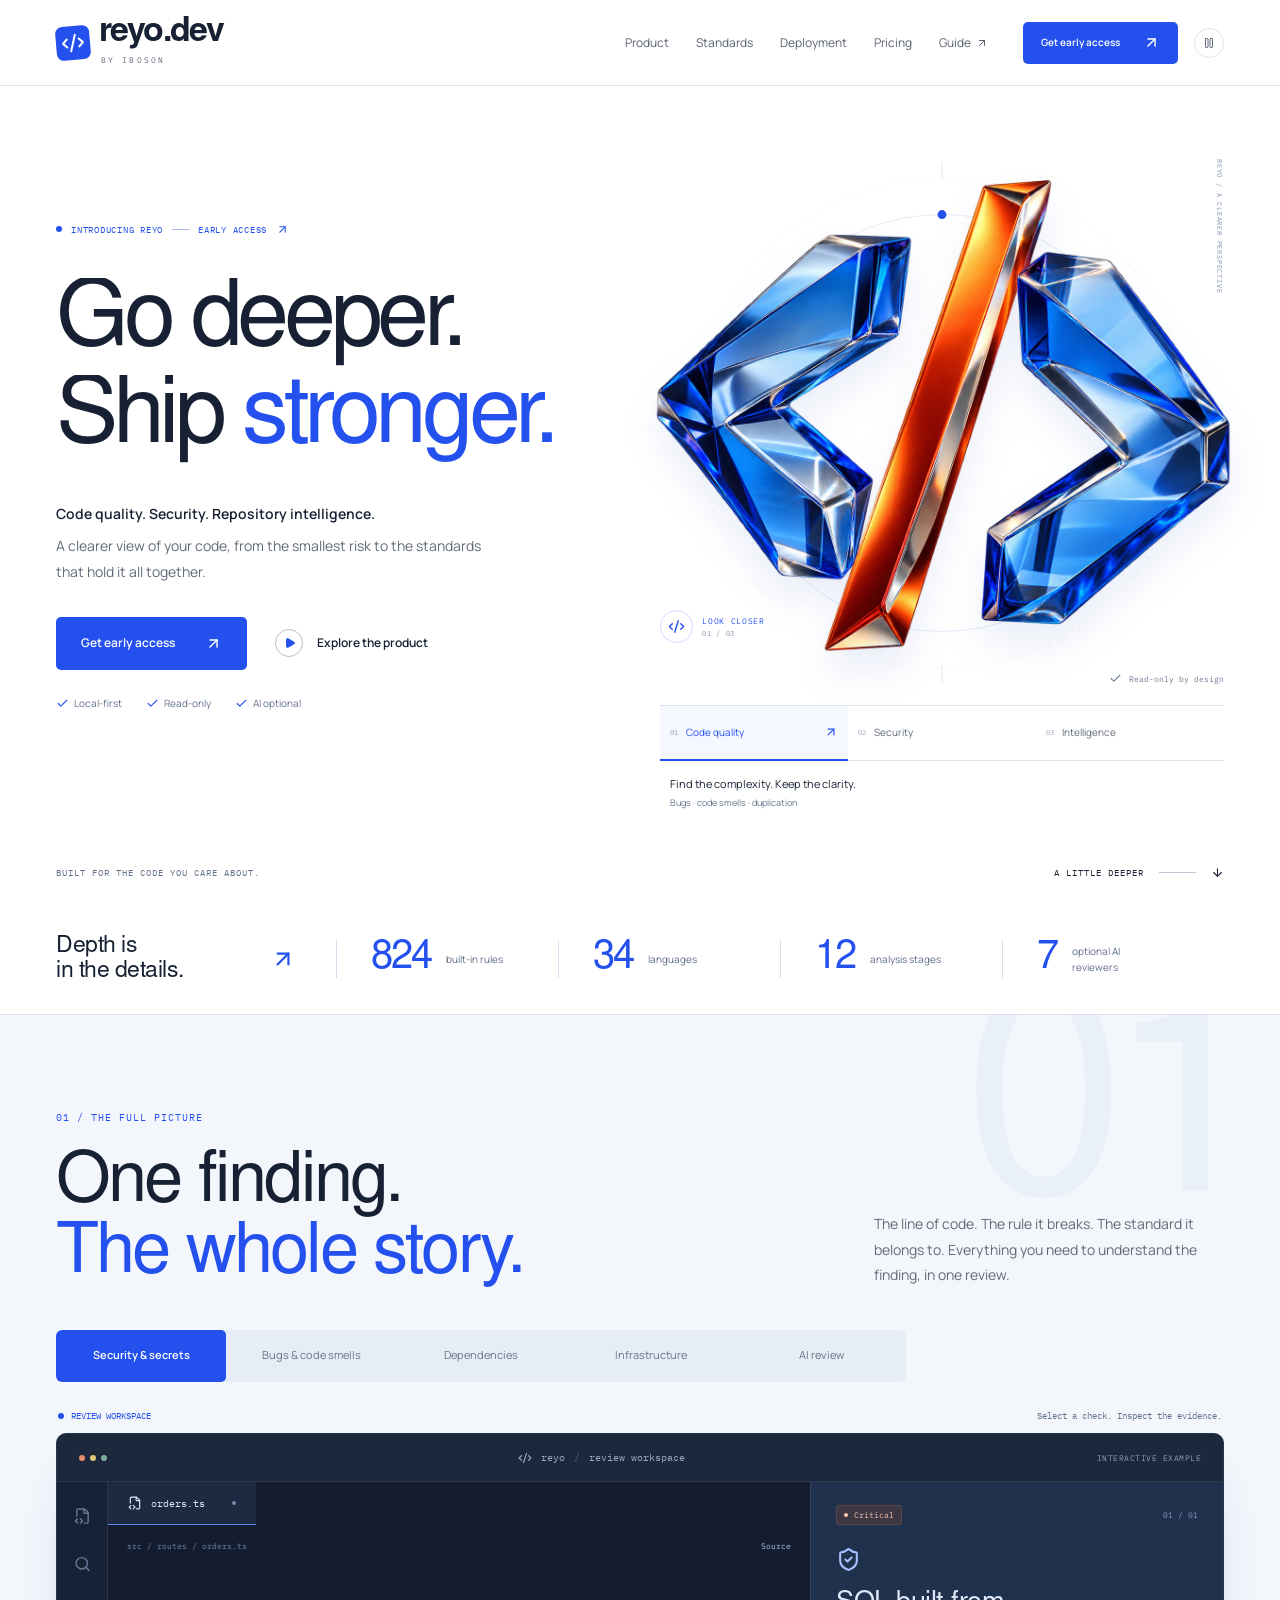
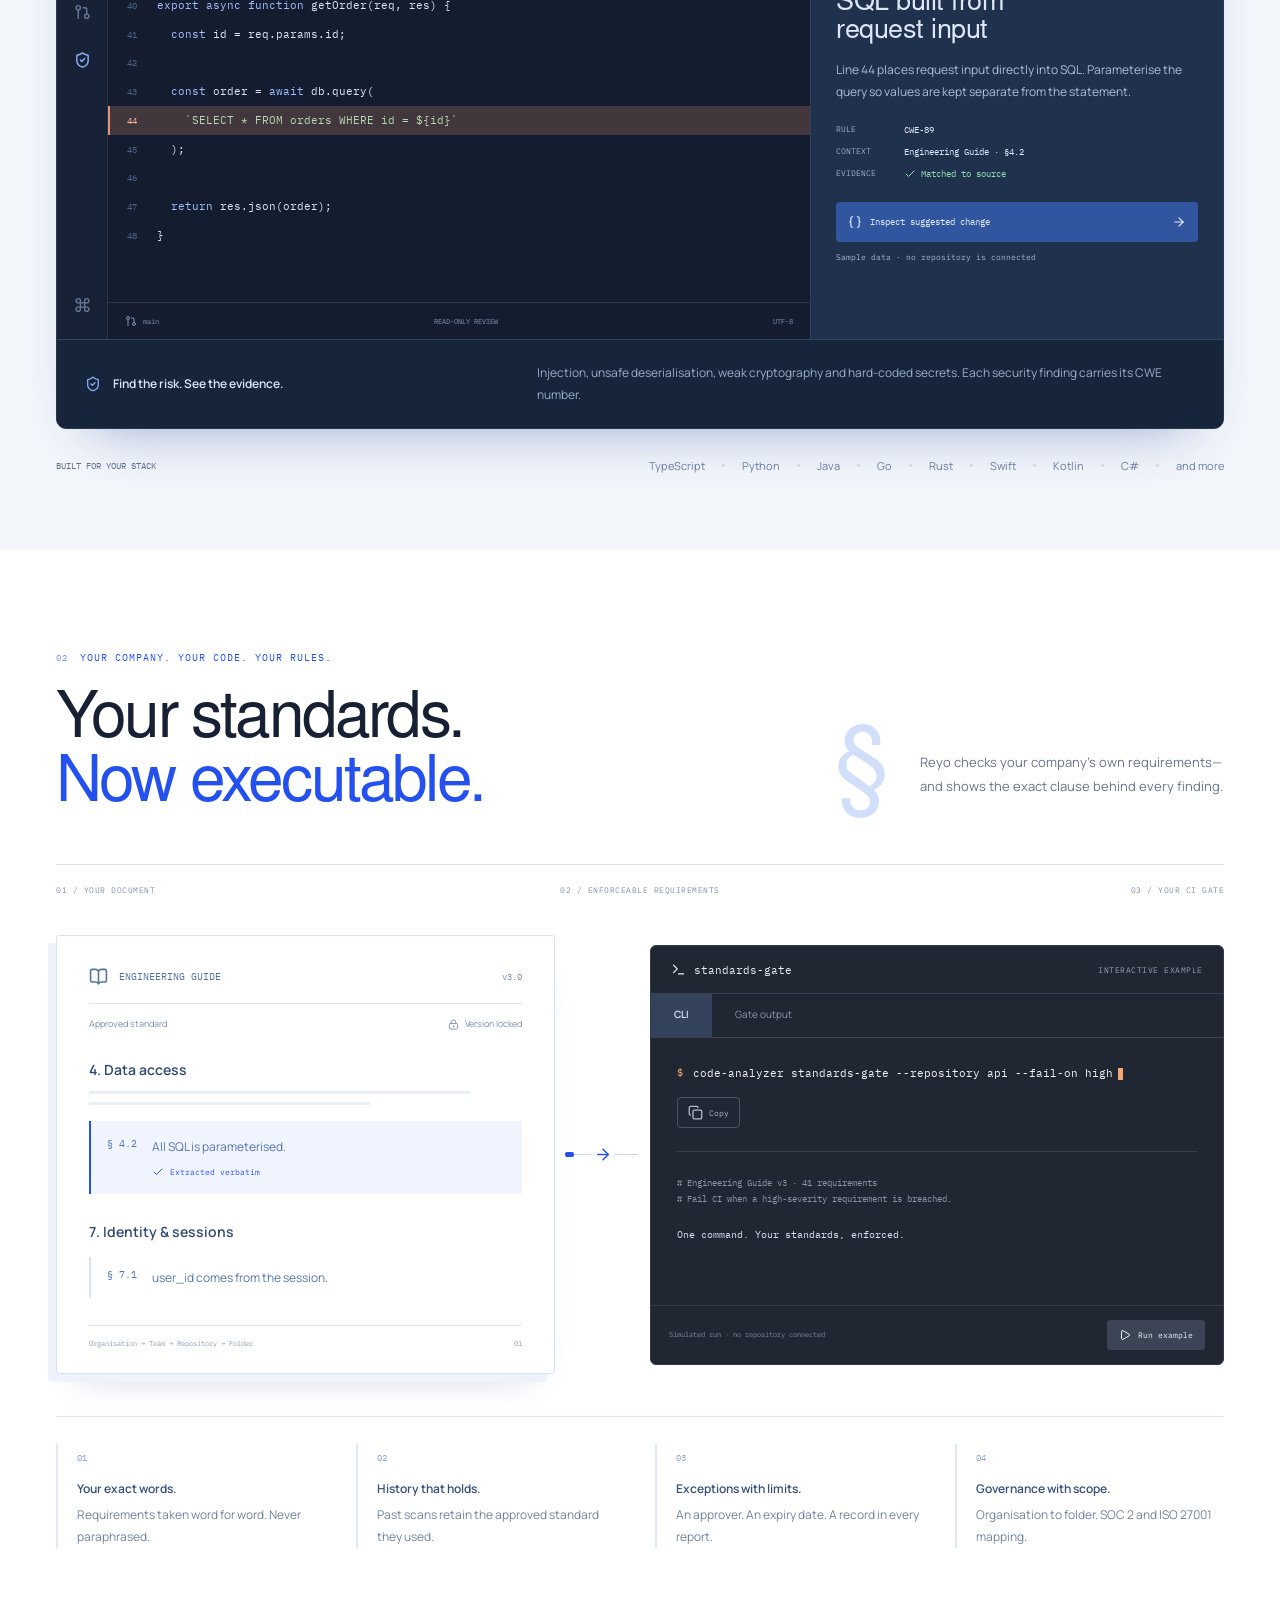
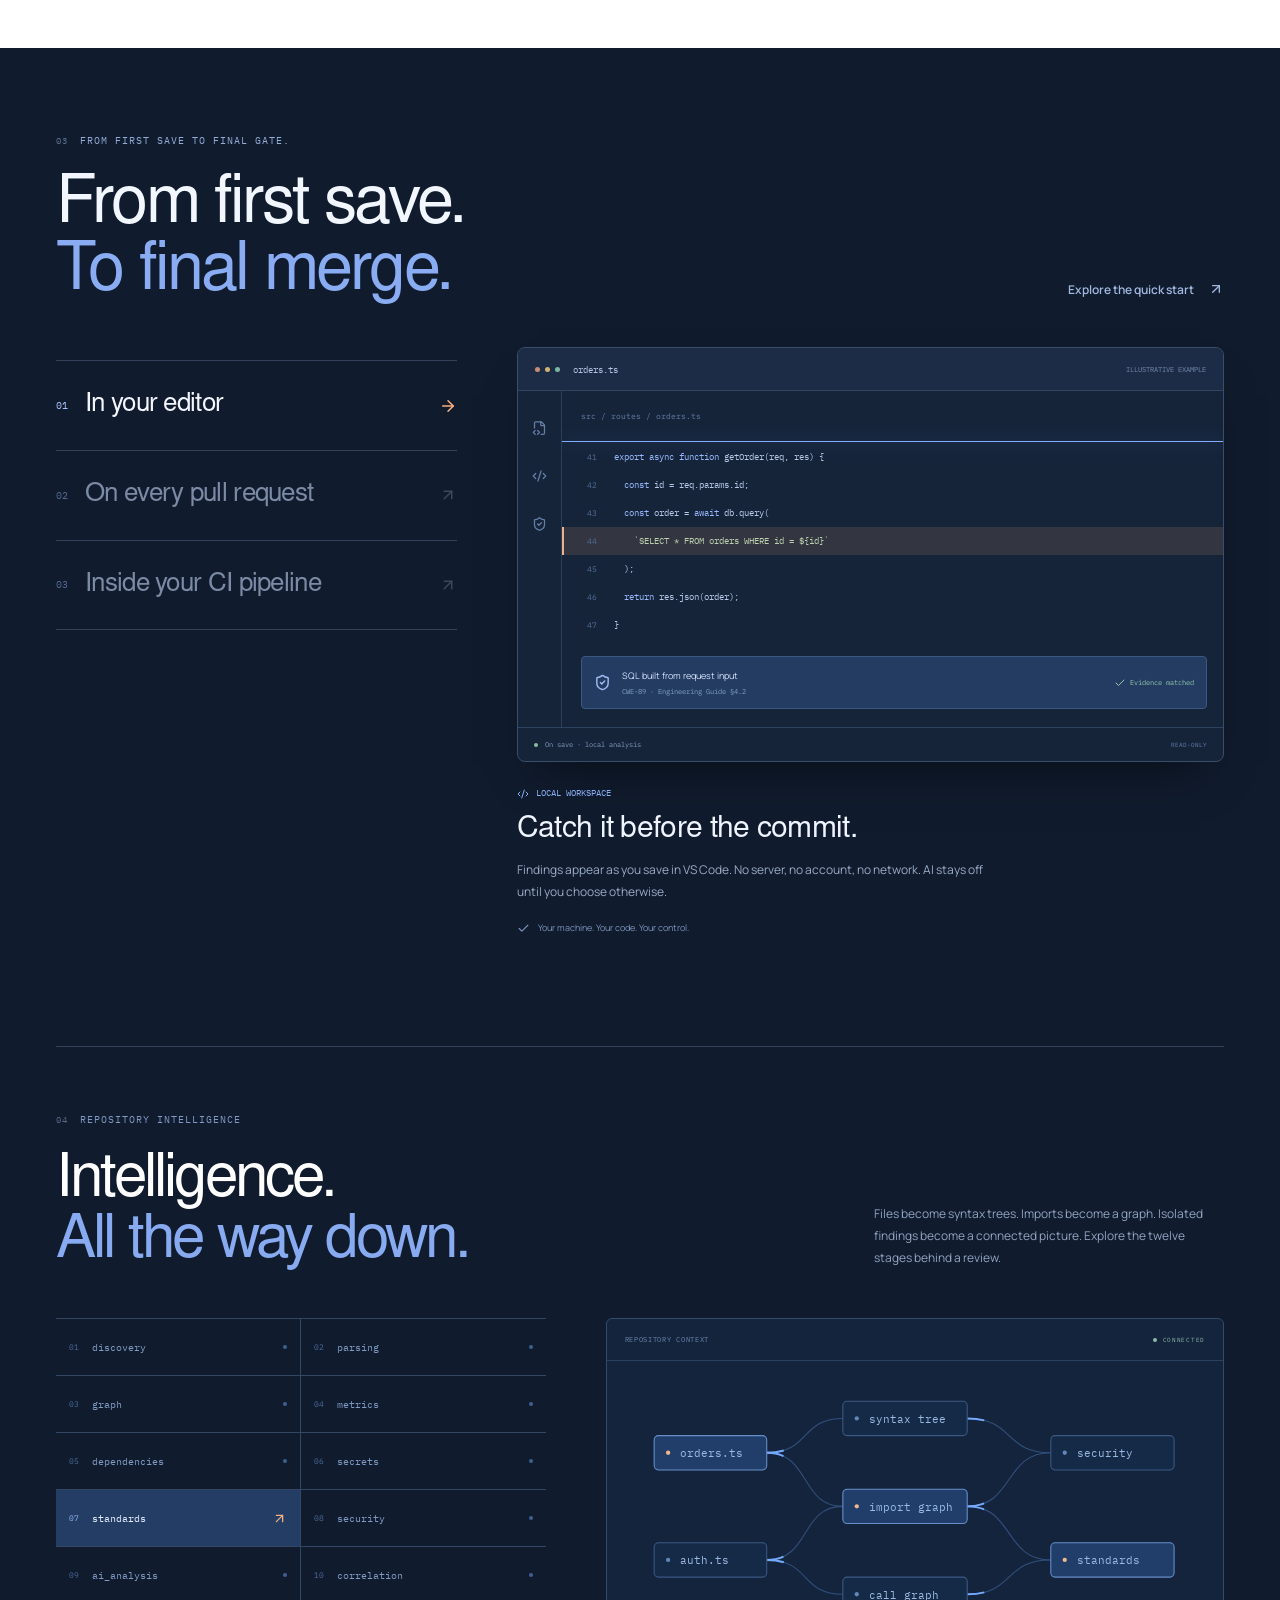
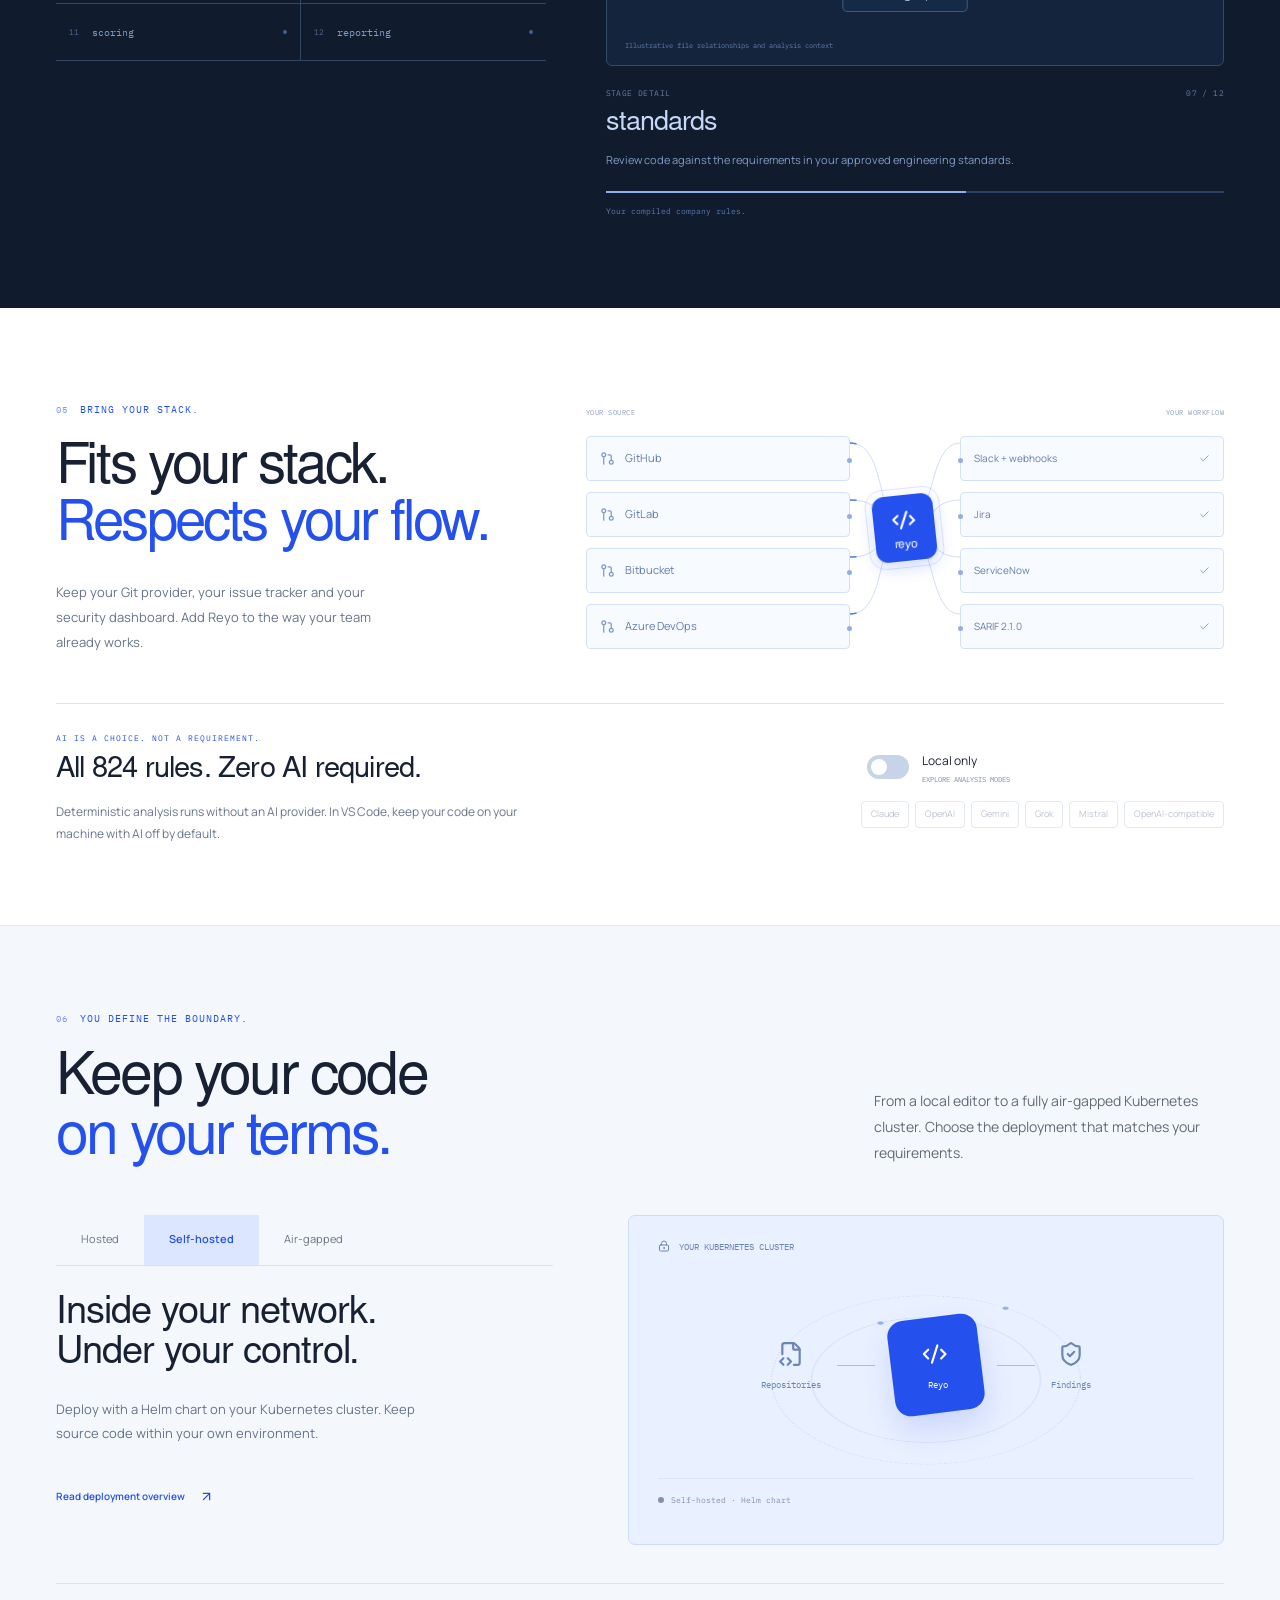
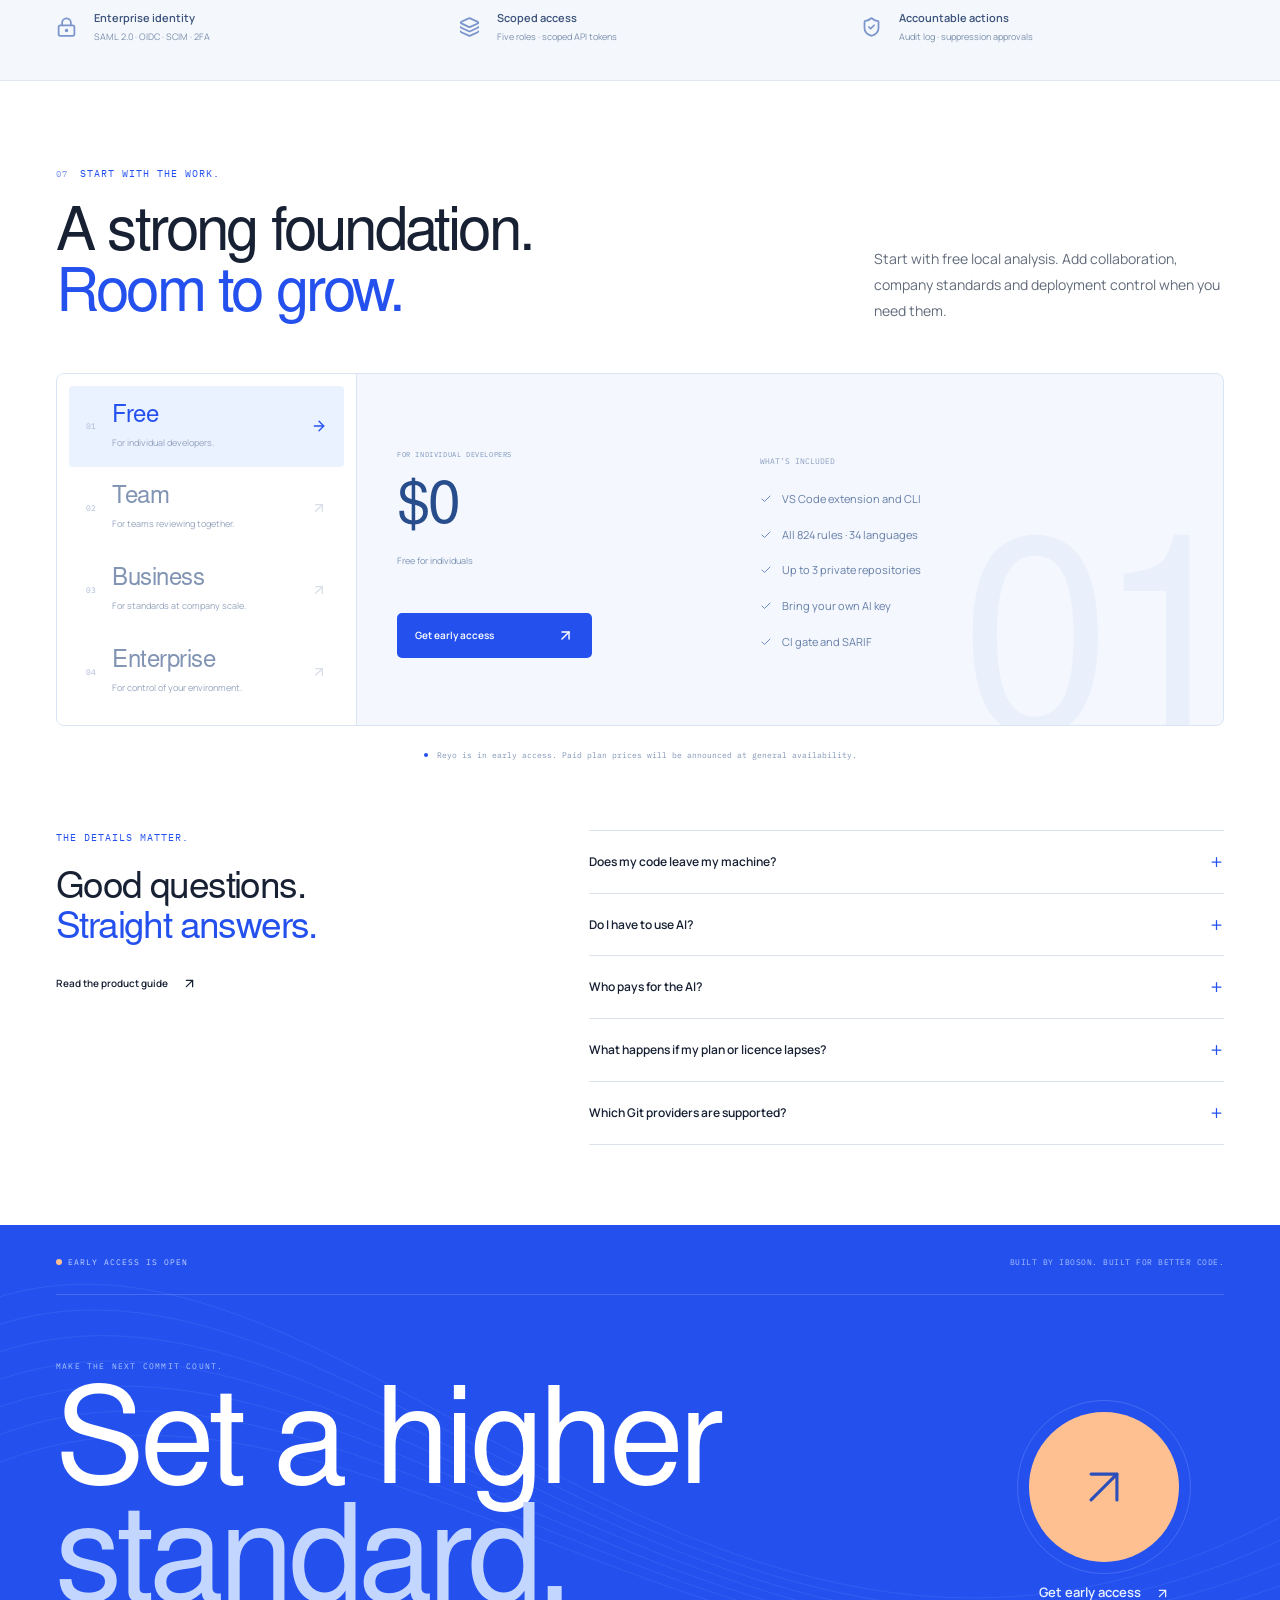
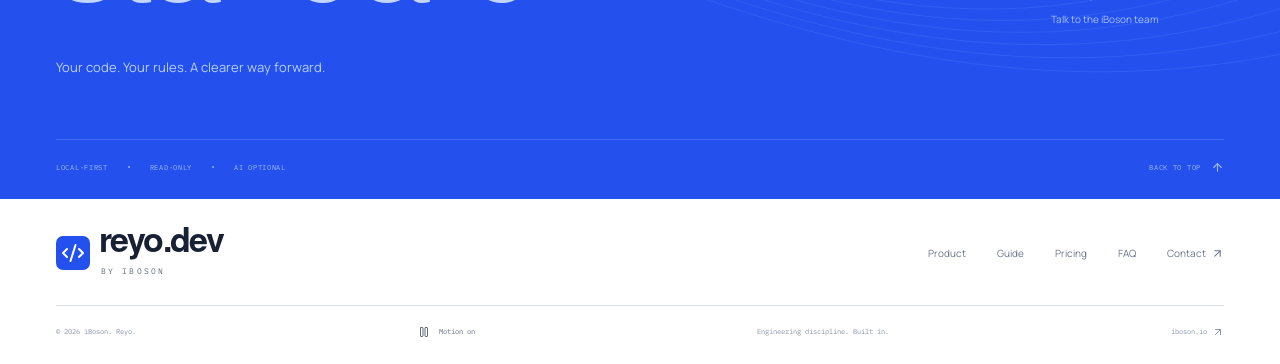
==== commit a6bf7b01: "Replace the site with the redesigned Reyo website Built from website/ in Code-Quality-Analyzer, rebr" ====
--- a/index.html
+++ b/index.html
@@ -1,909 +1,4 @@
 <!doctype html>
-<html lang="en">
-<head>
-<meta charset="utf-8">
-<meta name="viewport" content="width=device-width, initial-scale=1">
-<title>Codex — Code quality held to your own standard</title>
-<meta name="description" content="Codex checks every repository and pull request against 824 rules in 34 languages and against your company's own engineering standard. Runs offline in VS Code and self-hosts air-gapped.">
-<meta property="og:title" content="Codex — Code quality held to your own standard">
-<meta property="og:description" content="824 rules, 34 languages, and your own engineering standard. Bring your own AI, or none.">
-<meta property="og:type" content="website">
-<meta name="theme-color" content="#f7f7f8">
-<link rel="icon" href="favicon.svg" type="image/svg+xml">
-<link rel="preconnect" href="https://fonts.googleapis.com">
-<link rel="preconnect" href="https://fonts.gstatic.com" crossorigin>
-<link href="https://fonts.googleapis.com/css2?family=Inter:wght@400;500;600;700&family=JetBrains+Mono:wght@400;500;600&display=swap" rel="stylesheet">
-<script>
-  // Theme before first paint, so a stored choice never flashes the other theme.
-  (function () {
-    document.documentElement.classList.add('js');
-    try {
-      var t = localStorage.getItem('codex-site-theme');
-      if (t === 'light' || t === 'dark') document.documentElement.setAttribute('data-theme', t);
-    } catch (e) {}
-  })();
-</script>
-<style>
-/*
- * Tokens are the product's own (apps/web/src/app/globals.css), so the website and the app read as
- * one thing. Light is the default; dark follows the system unless the visitor picks one.
- */
-:root{
-  color-scheme:light;
-  --canvas:#f7f7f8; --surface:#ffffff; --surface-2:#f4f4f5; --surface-3:#e9e9ec;
-  --line:#e4e4e7; --line-strong:#d0d0d6;
-  --ink:#0b0b0f; --ink-muted:#52525b; --ink-subtle:#898992; --ink-inverse:#ffffff;
-  --accent:#0a6cff; --accent-hover:#0857d1; --accent-solid:#0a6cff; --accent-soft:#eaf3ff; --accent-ink:#0757c9;
-  --accent-2:#0891b2; --accent-3:#0d9488;
-  --critical:#dc2626; --critical-soft:#fdecec; --high:#c2410c; --high-soft:#fdf0e6;
-  --medium:#a16207; --medium-soft:#fbf5e1; --low:#2563eb; --low-soft:#e9f0fe;
-  --good:#059669; --good-soft:#e3f6ee; --warn:#b45309; --bad:#dc2626;
-  --brand-gradient:linear-gradient(135deg,#0a5cff 0%,#0a8cff 50%,#06c3e0 100%);
-  --brand-gradient-soft:linear-gradient(135deg,rgb(10 108 255/.1),rgb(6 195 224/.09));
-  --glow-accent:0 2px 10px -4px rgb(10 108 255/.4);
-  --highlight:inset 0 1px 0 rgb(255 255 255/.9);
-  --ambient-1:rgb(10 108 255/.07); --ambient-2:rgb(6 182 212/.05); --grid-line:rgb(9 9 11/.075);
-  --shadow-card:0 1px 2px rgb(9 9 11/.04);
-  --shadow-lift:0 10px 30px -12px rgb(16 24 40/.18),0 2px 6px -2px rgb(16 24 40/.06);
-  --shadow-pop:0 24px 60px -16px rgb(16 24 40/.28),0 4px 12px -4px rgb(16 24 40/.1);
-  --code-bg:#0e0f11; --code-ink:#d9dbe0; --code-dim:#6c6c75;
-  --ease:cubic-bezier(.16,1,.3,1);
-}
-@media (prefers-color-scheme:dark){
-  :root:not([data-theme="light"]){
-    color-scheme:dark;
-    --canvas:#08090a; --surface:#0e0f11; --surface-2:#141517; --surface-3:#1b1c1f;
-    --line:#222326; --line-strong:#303136;
-    --ink:#ededee; --ink-muted:#a1a1a9; --ink-subtle:#6c6c75; --ink-inverse:#08090a;
-    --accent:#3d9bff; --accent-hover:#6ab4ff; --accent-solid:#1c74e8; --accent-soft:#0d1a2c; --accent-ink:#9fd0ff;
-    --accent-2:#22d3ee; --accent-3:#5eead4;
-    --critical:#f87171; --critical-soft:#2a1218; --high:#fb923c; --high-soft:#2a1a0f;
-    --medium:#facc15; --medium-soft:#262009; --low:#60a5fa; --low-soft:#0f1b33;
-    --good:#34d399; --good-soft:#0b2419; --warn:#fbbf24; --bad:#f87171;
-    --brand-gradient:linear-gradient(135deg,#2563ff 0%,#1e9bff 45%,#22e1ff 100%);
-    --brand-gradient-soft:linear-gradient(135deg,rgb(37 99 255/.18),rgb(34 225 255/.1));
-    --glow-accent:0 2px 12px -4px rgb(61 155 255/.45);
-    --highlight:inset 0 1px 0 rgb(255 255 255/.04);
-    --ambient-1:rgb(61 155 255/.08); --ambient-2:rgb(34 211 238/.04); --grid-line:rgb(255 255 255/.06);
-    --shadow-card:0 1px 2px rgb(0 0 0/.45);
-    --shadow-lift:0 16px 40px -14px rgb(0 0 0/.8),0 2px 8px -2px rgb(0 0 0/.5);
-    --shadow-pop:0 30px 80px -20px rgb(0 0 0/.9),0 4px 16px -4px rgb(0 0 0/.6);
-    --code-bg:#0b0c0e;
-  }
-}
-:root[data-theme="dark"]{
-  color-scheme:dark;
-  --canvas:#08090a; --surface:#0e0f11; --surface-2:#141517; --surface-3:#1b1c1f;
-  --line:#222326; --line-strong:#303136;
-  --ink:#ededee; --ink-muted:#a1a1a9; --ink-subtle:#6c6c75; --ink-inverse:#08090a;
-  --accent:#3d9bff; --accent-hover:#6ab4ff; --accent-solid:#1c74e8; --accent-soft:#0d1a2c; --accent-ink:#9fd0ff;
-  --accent-2:#22d3ee; --accent-3:#5eead4;
-  --critical:#f87171; --critical-soft:#2a1218; --high:#fb923c; --high-soft:#2a1a0f;
-  --medium:#facc15; --medium-soft:#262009; --low:#60a5fa; --low-soft:#0f1b33;
-  --good:#34d399; --good-soft:#0b2419; --warn:#fbbf24; --bad:#f87171;
-  --brand-gradient:linear-gradient(135deg,#2563ff 0%,#1e9bff 45%,#22e1ff 100%);
-  --brand-gradient-soft:linear-gradient(135deg,rgb(37 99 255/.18),rgb(34 225 255/.1));
-  --glow-accent:0 2px 12px -4px rgb(61 155 255/.45);
-  --highlight:inset 0 1px 0 rgb(255 255 255/.04);
-  --ambient-1:rgb(61 155 255/.08); --ambient-2:rgb(34 211 238/.04); --grid-line:rgb(255 255 255/.06);
-  --shadow-card:0 1px 2px rgb(0 0 0/.45);
-  --shadow-lift:0 16px 40px -14px rgb(0 0 0/.8),0 2px 8px -2px rgb(0 0 0/.5);
-  --shadow-pop:0 30px 80px -20px rgb(0 0 0/.9),0 4px 16px -4px rgb(0 0 0/.6);
-  --code-bg:#0b0c0e;
-}
-
-*{box-sizing:border-box}
-html{scroll-behavior:smooth;background:var(--canvas);-webkit-text-size-adjust:100%}
-body{
-  margin:0;position:relative;isolation:isolate;background:var(--canvas);color:var(--ink);
-  font:16px/1.6 Inter,ui-sans-serif,system-ui,-apple-system,"Segoe UI",Roboto,sans-serif;
-  font-feature-settings:'cv02','cv03','cv04','cv11';letter-spacing:-.006em;
-  -webkit-font-smoothing:antialiased;text-rendering:optimizeLegibility;overflow-x:hidden;
-}
-/* The app's ambient backdrop: two light sources and a dotted grid that fades out downward. */
-body::before,body::after{content:"";position:fixed;inset:0;z-index:-1;pointer-events:none}
-body::before{background:
-  radial-gradient(70rem 32rem at 50% -14%,var(--ambient-1),transparent 65%),
-  radial-gradient(42rem 26rem at 100% 0%,var(--ambient-2),transparent 60%)}
-body::after{background-image:radial-gradient(circle at 1px 1px,var(--grid-line) 1px,transparent 0);
-  background-size:22px 22px;mask-image:radial-gradient(ellipse 90% 60% at 50% 0%,#000 20%,transparent 80%);
-  -webkit-mask-image:radial-gradient(ellipse 90% 60% at 50% 0%,#000 20%,transparent 80%)}
-a{color:var(--accent);text-decoration:none}
-a:hover{color:var(--accent-hover)}
-::selection{background:color-mix(in srgb,var(--accent) 28%,transparent)}
-:focus-visible{outline:2px solid var(--accent);outline-offset:2px;border-radius:6px}
-code,.mono{font-family:"JetBrains Mono",ui-monospace,"Cascadia Code",Consolas,monospace;font-feature-settings:'calt' 0}
-.tnum{font-variant-numeric:tabular-nums}
-.wrap{max-width:1160px;margin:0 auto;padding:0 24px}
-@media (max-width:600px){.wrap{padding:0 16px}}
-
-.label-caps{font-family:"JetBrains Mono",ui-monospace,monospace;font-size:11.5px;line-height:16px;font-weight:500;
-  letter-spacing:.08em;text-transform:uppercase;color:var(--ink-subtle)}
-.text-gradient{background:var(--brand-gradient);-webkit-background-clip:text;background-clip:text;color:transparent}
-
-/* ── Surfaces (as in the app) ── */
-.surface{background:var(--surface);border:1px solid var(--line);box-shadow:var(--highlight),var(--shadow-card);border-radius:14px}
-.feature{position:relative;isolation:isolate;border-radius:14px;
-  background:linear-gradient(180deg,color-mix(in srgb,var(--accent) 5%,transparent),transparent 40%),var(--surface);
-  border:1px solid transparent;background-clip:padding-box;box-shadow:var(--highlight),var(--shadow-lift)}
-.feature::before{content:"";position:absolute;inset:-1px;z-index:-1;border-radius:inherit;padding:1px;
-  background:linear-gradient(180deg,color-mix(in srgb,var(--accent) 45%,var(--line-strong)),var(--line) 45%);
-  -webkit-mask:linear-gradient(#000 0 0) content-box,linear-gradient(#000 0 0);-webkit-mask-composite:xor;mask-composite:exclude;pointer-events:none}
-.ticks::after{--tick:color-mix(in srgb,var(--accent) 70%,transparent);content:"";position:absolute;inset:8px;pointer-events:none;opacity:.55;
-  background:
-  linear-gradient(var(--tick),var(--tick)) top left/10px 1px no-repeat,linear-gradient(var(--tick),var(--tick)) top left/1px 10px no-repeat,
-  linear-gradient(var(--tick),var(--tick)) top right/10px 1px no-repeat,linear-gradient(var(--tick),var(--tick)) top right/1px 10px no-repeat,
-  linear-gradient(var(--tick),var(--tick)) bottom left/10px 1px no-repeat,linear-gradient(var(--tick),var(--tick)) bottom left/1px 10px no-repeat,
-  linear-gradient(var(--tick),var(--tick)) bottom right/10px 1px no-repeat,linear-gradient(var(--tick),var(--tick)) bottom right/1px 10px no-repeat}
-.lift{transition:transform 260ms var(--ease),box-shadow 260ms ease,border-color 200ms ease}
-.lift:hover{transform:translateY(-3px);box-shadow:var(--highlight),var(--shadow-lift);border-color:var(--line-strong)}
-
-/* ── Buttons ── */
-.btn{display:inline-flex;align-items:center;justify-content:center;gap:8px;height:44px;padding:0 20px;border-radius:10px;
-  font:600 15px/1 Inter,system-ui,sans-serif;letter-spacing:-.01em;border:1px solid transparent;cursor:pointer;
-  transition:transform 200ms var(--ease),box-shadow 200ms ease,background-color 160ms ease,border-color 160ms ease}
-.btn:hover{transform:translateY(-1px)}
-.btn-primary{background:var(--accent-solid);color:#fff;box-shadow:inset 0 1px 0 rgb(255 255 255/.22),var(--glow-accent)}
-.btn-primary:hover{background:var(--accent-hover);color:#fff;box-shadow:inset 0 1px 0 rgb(255 255 255/.22),0 8px 22px -8px rgb(10 108 255/.55)}
-.btn-ghost{background:var(--surface);color:var(--ink);border-color:var(--line-strong);box-shadow:var(--highlight),var(--shadow-card)}
-.btn-ghost:hover{color:var(--ink);border-color:color-mix(in srgb,var(--accent) 35%,var(--line-strong))}
-.btn .arrow{transition:transform 220ms var(--ease)}
-.btn:hover .arrow{transform:translateX(3px)}
-
-/* ── Nav ── */
-.nav{position:sticky;top:0;z-index:50;transition:background-color 200ms ease,border-color 200ms ease,backdrop-filter 200ms ease;border-bottom:1px solid transparent}
-.nav.scrolled{background:color-mix(in srgb,var(--canvas) 78%,transparent);backdrop-filter:saturate(160%) blur(14px);-webkit-backdrop-filter:saturate(160%) blur(14px);border-bottom-color:var(--line)}
-.nav .wrap{display:flex;align-items:center;justify-content:space-between;height:68px;gap:16px}
-.brand{display:flex;align-items:center;gap:11px;color:var(--ink)}
-.brand:hover{color:var(--ink)}
-.mark{width:32px;height:32px;border-radius:9px;background:var(--brand-gradient);display:grid;place-items:center;color:#fff;
-  box-shadow:inset 0 1px 0 rgb(255 255 255/.3),var(--glow-accent);flex-shrink:0}
-.mark svg{width:62%;height:62%}
-.brand b{display:block;font-size:17px;line-height:18px;font-weight:600;letter-spacing:-.02em}
-.brand small{display:block;font:10.5px/14px "JetBrains Mono",monospace;color:var(--ink-subtle)}
-.links{display:flex;gap:4px;list-style:none;margin:0;padding:0}
-.links a{display:block;padding:8px 12px;border-radius:8px;color:var(--ink-muted);font-size:14.5px;font-weight:500;transition:color 150ms,background-color 150ms}
-.links a:hover{color:var(--ink);background:color-mix(in srgb,var(--surface-3) 60%,transparent)}
-.nav-right{display:flex;align-items:center;gap:8px}
-.icon-btn{width:38px;height:38px;border-radius:9px;border:1px solid var(--line);background:var(--surface);color:var(--ink-muted);display:grid;place-items:center;cursor:pointer;transition:color 150ms,border-color 150ms}
-.icon-btn:hover{color:var(--ink);border-color:var(--line-strong)}
-.icon-btn svg{width:17px;height:17px}
-.sun{display:none}
-:root[data-theme="dark"] .sun{display:block}:root[data-theme="dark"] .moon{display:none}
-@media (prefers-color-scheme:dark){:root:not([data-theme="light"]) .sun{display:block}:root:not([data-theme="light"]) .moon{display:none}}
-.nav .btn{height:38px;padding:0 16px;font-size:14px}
-.menu-btn{display:none}
-@media (max-width:900px){.links{display:none}.menu-btn{display:grid}.nav .btn{display:none}}
-.mobile-menu{display:none;border-top:1px solid var(--line);background:var(--canvas);padding:8px 16px 16px}
-.mobile-menu.open{display:block;animation:fade-up 300ms var(--ease) both}
-.mobile-menu a{display:block;padding:12px 4px;color:var(--ink);font-weight:500;border-bottom:1px solid var(--line)}
-.mobile-menu .btn{display:flex;margin-top:14px;width:100%}
-
-/* ── Hero ── */
-.hero{padding:72px 0 40px;text-align:center}
-.pill{display:inline-flex;align-items:center;gap:10px;padding:5px 14px 5px 6px;border-radius:999px;border:1px solid var(--line);
-  background:color-mix(in srgb,var(--surface) 80%,transparent);box-shadow:var(--highlight),var(--shadow-card);font-size:13.5px;color:var(--ink-muted)}
-.pill .tag{font:600 11px/1 "JetBrains Mono",monospace;letter-spacing:.06em;text-transform:uppercase;color:var(--accent-ink);background:var(--accent-soft);padding:5px 8px;border-radius:999px}
-.live{position:relative;width:7px;height:7px;border-radius:50%;background:var(--good);display:inline-block}
-.live::after{content:"";position:absolute;inset:0;border-radius:50%;background:var(--good);animation:ping 1.8s cubic-bezier(0,0,.2,1) infinite}
-.hero h1{font-size:clamp(38px,6.4vw,72px);line-height:1.03;letter-spacing:-.045em;font-weight:600;margin:26px auto 20px;max-width:15ch}
-.hero .lede{font-size:clamp(17px,2vw,19.5px);line-height:1.6;color:var(--ink-muted);max-width:40em;margin:0 auto 34px}
-.cta{display:flex;gap:12px;justify-content:center;flex-wrap:wrap}
-.trust{margin-top:22px;font:12px/1.5 "JetBrains Mono",monospace;color:var(--ink-subtle)}
-
-/* ── Product window ── */
-.stage{position:relative;margin:64px auto 0;max-width:1060px;perspective:1600px}
-.stage-glow{position:absolute;inset:8% 6% -6%;background:var(--brand-gradient);filter:blur(80px);opacity:.16;border-radius:40px;z-index:-1}
-.window{transform-origin:50% 0;transform:rotateX(8deg) scale(.97);transition:transform 1.1s var(--ease);text-align:left;overflow:hidden}
-.window.in{transform:none}
-.win-bar{display:flex;align-items:center;gap:12px;padding:12px 16px;border-bottom:1px solid var(--line);background:color-mix(in srgb,var(--surface-2) 60%,var(--surface))}
-.dots{display:flex;gap:6px}.dots i{width:10px;height:10px;border-radius:50%;background:var(--line-strong)}
-.crumb{font:12px/1 "JetBrains Mono",monospace;color:var(--ink-subtle)}
-.crumb b{color:var(--ink);font-weight:500}
-.win-bar .spacer{flex:1}
-.status{display:inline-flex;align-items:center;gap:7px;font:11.5px/1 "JetBrains Mono",monospace;color:var(--good);background:var(--good-soft);padding:5px 9px;border-radius:999px}
-.win-body{display:grid;grid-template-columns:1.15fr 1fr;gap:16px;padding:16px}
-@media (max-width:860px){.win-body{grid-template-columns:1fr}}
-.win-body > *{min-width:0}
-@media (max-width:560px){.score{justify-content:center}.cat{grid-template-columns:88px 1fr 26px}}
-.panel{background:var(--surface);border:1px solid var(--line);border-radius:12px;box-shadow:var(--highlight),var(--shadow-card)}
-.panel-h{display:flex;align-items:center;justify-content:space-between;padding:12px 16px;border-bottom:1px solid var(--line)}
-.panel-h .mono{font-size:11px;color:var(--ink-subtle)}
-.score{display:flex;gap:24px;align-items:center;padding:20px;flex-wrap:wrap}
-.dial{position:relative;width:156px;height:156px;flex-shrink:0}
-.dial svg{display:block}
-.dial-num{position:absolute;inset:0;display:grid;place-items:center;text-align:center}
-.dial-num b{display:block;font-size:40px;font-weight:600;letter-spacing:-.04em;line-height:1}
-.dial-num span{display:block;font:10.5px/1 "JetBrains Mono",monospace;color:var(--ink-subtle);margin-top:6px}
-.cats{flex:1;min-width:200px;display:grid;gap:11px}
-.cat{display:grid;grid-template-columns:96px 1fr 28px;align-items:center;gap:10px;font-size:13px;color:var(--ink-muted)}
-.bar{height:6px;border-radius:99px;background:var(--surface-3);overflow:hidden}
-.bar i{display:block;height:100%;border-radius:inherit;transform-origin:left;transform:scaleX(0);transition:transform 1.1s var(--ease)}
-.in .bar i{transform:scaleX(1)}
-.cat b{font-weight:600;color:var(--ink);text-align:right;font-size:12.5px}
-.sev{padding:14px 16px 16px;border-top:1px solid var(--line)}
-.meter{display:flex;height:8px;border-radius:99px;overflow:hidden;gap:2px;margin:10px 0 10px}
-.meter i{display:block;height:100%;transform-origin:left;transform:scaleX(0);transition:transform .9s var(--ease)}
-.in .meter i{transform:scaleX(1)}
-.sev-legend{display:flex;gap:16px;flex-wrap:wrap;font-size:12.5px;color:var(--ink-muted)}
-.sev-legend span::before{content:"";display:inline-block;width:8px;height:8px;border-radius:2px;background:var(--c);margin-right:6px;vertical-align:0}
-.pipeline ol{list-style:none;margin:0;padding:10px 16px 14px;display:grid;grid-template-columns:1fr 1fr;grid-template-rows:repeat(6,auto);grid-auto-flow:column;column-gap:20px}
-@media (max-width:560px){.pipeline ol{grid-template-columns:1fr;grid-template-rows:none;grid-auto-flow:row}}
-.pipeline li{display:flex;align-items:center;gap:10px;padding:5px 0;opacity:.5;animation:stage 6.6s linear infinite;animation-fill-mode:none}
-.pipeline li .n{width:18px;font:10.5px/1 "JetBrains Mono",monospace;color:var(--ink-subtle)}
-.pipeline li .d{width:7px;height:7px;border-radius:50%;background:var(--line-strong);flex-shrink:0;animation:inherit;animation-name:stage-dot}
-.pipeline li .t{min-width:0}
-.pipeline li .t b{display:block;font:500 12px/1.3 "JetBrains Mono",monospace;color:var(--ink)}
-.pipeline li .t span{display:block;font-size:11.5px;color:var(--ink-subtle);white-space:nowrap;overflow:hidden;text-overflow:ellipsis}
-
-/* floating finding card */
-.finding{position:absolute;right:-28px;bottom:-34px;width:min(380px,80vw);padding:14px 16px;border-radius:12px;z-index:3;
-  background:color-mix(in srgb,var(--surface) 88%,transparent);backdrop-filter:blur(12px);-webkit-backdrop-filter:blur(12px);
-  border:1px solid var(--line-strong);box-shadow:var(--shadow-pop);animation:float 7s ease-in-out infinite}
-@media (max-width:1140px){.finding{right:12px}}
-@media (max-width:640px){.finding{position:relative;right:auto;bottom:auto;width:auto;margin:14px 0 0;animation:none}}
-.finding .top{display:flex;align-items:center;gap:8px;margin-bottom:8px}
-.badge{font:600 10.5px/1 "JetBrains Mono",monospace;letter-spacing:.05em;text-transform:uppercase;padding:4px 7px;border-radius:5px}
-.b-crit{color:var(--critical);background:var(--critical-soft)}
-.b-good{color:var(--good);background:var(--good-soft)}
-.b-acc{color:var(--accent-ink);background:var(--accent-soft)}
-.finding h4{margin:0;font-size:14px;font-weight:600;letter-spacing:-.01em}
-.finding pre{margin:8px 0;padding:8px 10px;border-radius:8px;background:var(--surface-2);border:1px solid var(--line);font:12px/1.5 "JetBrains Mono",monospace;color:var(--ink-muted);overflow-x:auto}
-.finding pre mark{background:color-mix(in srgb,var(--critical) 14%,transparent);color:var(--ink);border-bottom:1.5px dashed var(--critical);padding:0 1px}
-.finding p{margin:0;font-size:12.5px;color:var(--ink-muted)}
-.finding p.cite{margin-top:6px;color:var(--accent-ink);font-weight:500}
-
-/* ── Logos / languages marquee ── */
-.marquee{margin-top:110px;padding:26px 0;border-top:1px solid var(--line);border-bottom:1px solid var(--line);overflow:hidden;position:relative;
-  mask-image:linear-gradient(90deg,transparent,#000 12%,#000 88%,transparent);-webkit-mask-image:linear-gradient(90deg,transparent,#000 12%,#000 88%,transparent)}
-.marquee p{text-align:center;margin:0 0 16px}
-.track{display:flex;gap:10px;width:max-content;animation:marquee 48s linear infinite}
-.marquee:hover .track{animation-play-state:paused}
-.track span{font:500 13.5px/1 "JetBrains Mono",monospace;color:var(--ink-muted);padding:9px 14px;border:1px solid var(--line);border-radius:999px;background:var(--surface);white-space:nowrap}
-
-/* ── Sections ── */
-section{padding:110px 0}
-.head{max-width:680px;margin:0 auto 56px;text-align:center}
-.head.left{margin-left:0;text-align:left}
-.head h2{font-size:clamp(30px,4.2vw,46px);line-height:1.08;letter-spacing:-.035em;font-weight:600;margin:12px 0 14px}
-.head p{font-size:18px;color:var(--ink-muted);margin:0}
-.label-caps.acc{color:var(--accent-ink)}
-
-/* stat strip */
-.stats{display:grid;grid-template-columns:repeat(4,1fr);gap:1px;background:var(--line);border:1px solid var(--line);border-radius:14px;overflow:hidden;box-shadow:var(--shadow-card)}
-@media (max-width:760px){.stats{grid-template-columns:1fr 1fr}}
-.stat{position:relative;background:var(--surface);padding:26px 24px 22px;transition:background-color 200ms}
-.stat:hover{background:color-mix(in srgb,var(--surface-2) 60%,var(--surface))}
-.stat::after{content:"";position:absolute;left:24px;top:0;width:22px;height:2px;background:var(--tone,var(--accent))}
-.stat b{display:block;font-size:clamp(30px,3.6vw,40px);font-weight:600;letter-spacing:-.04em;line-height:1.1}
-.stat span{font-size:14px;color:var(--ink-muted)}
-
-/* bento */
-.bento{display:grid;grid-template-columns:repeat(6,1fr);gap:16px}
-.bento > *{grid-column:span 2}
-.bento .w3{grid-column:span 3}
-@media (max-width:960px){.bento > *,.bento .w3{grid-column:span 3}}
-@media (max-width:640px){.bento > *,.bento .w3{grid-column:span 6}}
-.card{padding:26px;position:relative;overflow:hidden}
-.card h3{margin:16px 0 8px;font-size:18px;font-weight:600;letter-spacing:-.02em}
-.card p{margin:0;color:var(--ink-muted);font-size:15px;line-height:1.6}
-.ico{width:40px;height:40px;border-radius:10px;display:grid;place-items:center;color:var(--accent);background:var(--accent-soft);box-shadow:inset 0 0 0 1px color-mix(in srgb,var(--accent) 18%,transparent)}
-.ico svg{width:20px;height:20px}
-.card .spot{position:absolute;inset:0;pointer-events:none;opacity:0;transition:opacity 300ms;
-  background:radial-gradient(380px circle at var(--mx,50%) var(--my,50%),color-mix(in srgb,var(--accent) 9%,transparent),transparent 60%)}
-.card:hover .spot{opacity:1}
-.mini{margin-top:20px;display:grid;gap:8px}
-.mini-row{display:flex;align-items:center;gap:10px;padding:9px 12px;border:1px solid var(--line);border-radius:9px;background:var(--surface-2);font-size:13px;color:var(--ink-muted)}
-.mini-row b{color:var(--ink);font-weight:500}
-.mini-row .badge{margin-left:auto}
-
-/* standards split */
-.split{display:grid;grid-template-columns:1fr 1.05fr;gap:56px;align-items:center}
-@media (max-width:960px){.split{grid-template-columns:1fr;gap:36px}}
-.checks{list-style:none;margin:28px 0 0;padding:0;display:grid;gap:16px}
-.checks li{display:grid;grid-template-columns:28px 1fr;gap:12px;align-items:start}
-.checks .ck{width:24px;height:24px;border-radius:7px;display:grid;place-items:center;background:var(--accent-soft);color:var(--accent);margin-top:1px}
-.checks .ck svg{width:14px;height:14px}
-.checks b{display:block;font-weight:600;letter-spacing:-.01em}
-.checks span{color:var(--ink-muted);font-size:15px}
-.term{background:var(--code-bg);border-radius:14px;border:1px solid var(--line-strong);box-shadow:var(--shadow-pop);overflow:hidden}
-.term-bar{display:flex;align-items:center;gap:12px;padding:12px 16px;border-bottom:1px solid rgb(255 255 255/.07)}
-.term-bar .dots i{background:#2c2e33}
-.term-bar span{font:12px/1 "JetBrains Mono",monospace;color:var(--code-dim)}
-.term pre{margin:0;padding:18px 20px 22px;font:13px/1.85 "JetBrains Mono",monospace;color:var(--code-ink);overflow-x:auto;min-height:330px}
-.term .ln{display:block;opacity:0;transform:translateY(4px);transition:opacity 300ms ease,transform 300ms var(--ease)}
-.term .ln.on{opacity:1;transform:none}
-.t-dim{color:var(--code-dim)}.t-ok{color:#34d399}.t-bad{color:#f87171}.t-acc{color:#6ab4ff}.t-warn{color:#fbbf24}
-.caret{display:inline-block;width:8px;height:15px;background:#6ab4ff;vertical-align:-2px;animation:blink 1s steps(1) infinite}
-
-/* steps */
-.steps{display:grid;grid-template-columns:repeat(3,1fr);gap:16px;position:relative}
-@media (max-width:860px){.steps{grid-template-columns:1fr}}
-.steps::before{content:"";position:absolute;top:47px;left:16%;right:16%;height:1px;background:linear-gradient(90deg,transparent,var(--line-strong) 15%,var(--line-strong) 85%,transparent);z-index:-1}
-@media (max-width:860px){.steps::before{display:none}}
-.step{padding:26px;text-align:left}
-.step .num{width:44px;height:44px;border-radius:12px;display:grid;place-items:center;background:var(--surface);border:1px solid var(--line-strong);
-  font:600 14px/1 "JetBrains Mono",monospace;color:var(--accent);box-shadow:var(--highlight),var(--shadow-card);margin-bottom:18px}
-.step h3{margin:0 0 8px;font-size:18px;font-weight:600;letter-spacing:-.02em}
-.step p{margin:0;color:var(--ink-muted);font-size:15px}
-.pair{display:grid;grid-template-columns:1fr 1fr;gap:16px;margin-top:16px}
-@media (max-width:760px){.pair{grid-template-columns:1fr}}
-.providers{display:flex;flex-wrap:wrap;gap:8px;margin-top:18px}
-.providers span{font-size:13px;padding:6px 11px;border-radius:8px;border:1px solid var(--line);background:var(--surface-2);color:var(--ink-muted)}
-
-/* pricing */
-.plans{display:grid;grid-template-columns:repeat(4,1fr);gap:16px;align-items:stretch}
-@media (max-width:1040px){.plans{grid-template-columns:1fr 1fr}}
-@media (max-width:620px){.plans{grid-template-columns:1fr}}
-.plan{padding:26px;display:flex;flex-direction:column}
-.plan .who{font-size:14px;color:var(--ink-muted);margin:6px 0 20px;min-height:44px}
-.plan h3{margin:0;font-size:18px;font-weight:600;letter-spacing:-.02em;display:flex;align-items:center;gap:8px}
-.price{font-size:34px;font-weight:600;letter-spacing:-.04em;line-height:1}
-.price small{font-size:14px;font-weight:500;color:var(--ink-subtle);letter-spacing:0}
-.plan ul{list-style:none;padding:20px 0 0;margin:20px 0 24px;border-top:1px solid var(--line);display:grid;gap:10px;font-size:14.5px;flex:1}
-.plan li{display:grid;grid-template-columns:20px 1fr;gap:6px;color:var(--ink-muted)}
-.plan li svg{width:16px;height:16px;color:var(--accent);margin-top:3px}
-.plan .btn{width:100%}
-.note{text-align:center;color:var(--ink-subtle);font-size:14px;margin-top:24px}
-
-/* faq */
-.faq{max-width:780px;margin:0 auto}
-.faq details{border-bottom:1px solid var(--line)}
-.faq summary{cursor:pointer;list-style:none;display:flex;justify-content:space-between;align-items:center;gap:16px;padding:22px 0;font-weight:600;font-size:17px;letter-spacing:-.01em}
-.faq summary::-webkit-details-marker{display:none}
-.faq .plus{width:28px;height:28px;border-radius:8px;border:1px solid var(--line);display:grid;place-items:center;color:var(--ink-muted);flex-shrink:0;transition:transform 300ms var(--ease),background-color 200ms}
-.faq details[open] .plus{transform:rotate(45deg);background:var(--accent-soft);color:var(--accent);border-color:transparent}
-.faq .ans{display:grid;grid-template-rows:0fr;transition:grid-template-rows 360ms var(--ease)}
-.faq details[open] .ans{grid-template-rows:1fr}
-.faq .ans > div{overflow:hidden}
-.faq .ans p{margin:0 0 22px;color:var(--ink-muted)}
-
-/* closing */
-.closing{position:relative;overflow:hidden;text-align:center;padding:72px 32px;border-radius:20px}
-.closing::before{content:"";position:absolute;inset:0;background:var(--brand-gradient-soft);z-index:-1}
-.closing .orb{position:absolute;width:420px;height:420px;border-radius:50%;background:var(--brand-gradient);filter:blur(90px);opacity:.18;z-index:-1;animation:float 12s ease-in-out infinite}
-.closing h2{font-size:clamp(30px,4.4vw,48px);line-height:1.08;letter-spacing:-.04em;font-weight:600;margin:0 auto 14px;max-width:18ch}
-.closing p{font-size:18px;color:var(--ink-muted);margin:0 auto 30px;max-width:34em}
-
-footer{border-top:1px solid var(--line);padding:36px 0 44px;color:var(--ink-subtle);font-size:14px}
-footer .wrap{display:flex;justify-content:space-between;align-items:center;gap:16px;flex-wrap:wrap}
-footer a{color:var(--ink-muted)}
-footer a:hover{color:var(--ink)}
-
-/* ── Motion ── */
-.js .reveal{opacity:0;transform:translateY(14px);transition:opacity 700ms var(--ease),transform 700ms var(--ease);transition-delay:var(--d,0ms)}
-.js .reveal.in{opacity:1;transform:none}
-.enter{animation:fade-up 760ms var(--ease) both;animation-delay:var(--d,0ms)}
-@keyframes fade-up{from{opacity:0;transform:translateY(12px)}to{opacity:1;transform:none}}
-@keyframes fade{from{opacity:0}}
-@keyframes ping{75%,100%{transform:scale(2.4);opacity:0}}
-@keyframes float{0%,100%{transform:translate3d(0,0,0)}50%{transform:translate3d(0,-8px,0)}}
-@keyframes marquee{to{transform:translateX(-50%)}}
-@keyframes blink{50%{opacity:0}}
-@keyframes stage{0%,8.33%{opacity:1}14%,100%{opacity:.5}}
-@keyframes stage-dot{0%,8.33%{background:var(--accent);box-shadow:0 0 0 3px color-mix(in srgb,var(--accent) 25%,transparent)}14%,100%{background:var(--good);box-shadow:none}}
-@media (prefers-reduced-motion:reduce){
-  *,*::before,*::after{animation-duration:.01ms!important;animation-delay:0ms!important;animation-iteration-count:1!important;transition-duration:.01ms!important;scroll-behavior:auto!important}
-  .js .reveal{opacity:1;transform:none}
-  .window{transform:none}
-  .pipeline li{opacity:1}
-}
-</style>
-</head>
-<body>
-
-<header class="nav" id="nav">
-  <div class="wrap">
-    <a class="brand" href="#top" aria-label="Codex home">
-      <span class="mark" aria-hidden="true"><svg viewBox="0 0 20 20" fill="none"><path d="M7.2 5.5 3.2 10l4 4.5" stroke="currentColor" stroke-width="1.9" stroke-linecap="round" stroke-linejoin="round"/><path d="m12.8 5.5 4 4.5-4 4.5" stroke="currentColor" stroke-width="1.9" stroke-linecap="round" stroke-linejoin="round" opacity=".75"/><circle cx="10" cy="10" r="1.6" fill="currentColor"/></svg></span>
-      <span><b>Codex</b><small>by iboson</small></span>
-    </a>
-    <ul class="links">
-      <li><a href="#product">Product</a></li>
-      <li><a href="#standards">Standards</a></li>
-      <li><a href="#workflow">Workflow</a></li>
-      <li><a href="#deploy">Deployment</a></li>
-      <li><a href="#pricing">Pricing</a></li>
-      <li><a href="#faq">FAQ</a></li>
-    </ul>
-    <div class="nav-right">
-      <button class="icon-btn" id="theme" type="button" aria-label="Switch between light and dark">
-        <svg class="moon" viewBox="0 0 24 24" fill="none" stroke="currentColor" stroke-width="1.8" stroke-linecap="round" stroke-linejoin="round"><path d="M21 12.8A9 9 0 1 1 11.2 3a7 7 0 0 0 9.8 9.8z"/></svg>
-        <svg class="sun" viewBox="0 0 24 24" fill="none" stroke="currentColor" stroke-width="1.8" stroke-linecap="round"><circle cx="12" cy="12" r="4"/><path d="M12 2v2M12 20v2M4.9 4.9l1.4 1.4M17.7 17.7l1.4 1.4M2 12h2M20 12h2M4.9 19.1l1.4-1.4M17.7 6.3l1.4-1.4"/></svg>
-      </button>
-      <button class="icon-btn menu-btn" id="menu" type="button" aria-label="Open menu" aria-expanded="false">
-        <svg viewBox="0 0 24 24" fill="none" stroke="currentColor" stroke-width="1.8" stroke-linecap="round"><path d="M4 7h16M4 12h16M4 17h16"/></svg>
-      </button>
-      <a class="btn btn-primary" href="https://www.iboson.io/contact-us">Get early access</a>
-    </div>
-  </div>
-  <nav class="mobile-menu" id="mobile-menu" aria-label="Mobile">
-    <a href="#product">Product</a><a href="#standards">Standards</a><a href="#workflow">Workflow</a>
-    <a href="#deploy">Deployment</a><a href="#pricing">Pricing</a><a href="#faq">FAQ</a>
-    <a class="btn btn-primary" href="https://www.iboson.io/contact-us">Get early access</a>
-  </nav>
-</header>
-
-<main id="top">
-
-<!-- ═════════ Hero ═════════ -->
-<section class="hero" style="padding-bottom:0">
-  <div class="wrap">
-    <span class="pill enter"><span class="tag">Early access</span><span class="live"></span> AI engineering governance</span>
-    <h1 class="enter" style="--d:70ms">Code quality, held to <span class="text-gradient">your own</span> standard.</h1>
-    <p class="lede enter" style="--d:140ms">Codex reviews every repository and pull request against 824 built-in rules and against the rules your team actually wrote down. Every finding shows the line, the rule and the clause it breaks.</p>
-    <div class="cta enter" style="--d:210ms">
-      <a class="btn btn-primary" href="https://www.iboson.io/contact-us">Get early access <span class="arrow">→</span></a>
-      <a class="btn btn-ghost" href="#product">See what it checks</a>
-    </div>
-    <p class="trust enter" style="--d:260ms">read-only · runs offline in VS Code · bring your own AI, or none</p>
-
-    <div class="stage enter" style="--d:320ms">
-      <div class="stage-glow" aria-hidden="true"></div>
-      <div class="window feature" id="window" role="img" aria-label="Illustration of the Codex overview: an example repository scoring 82 out of 100, category scores, open findings by severity, and the twelve-stage analysis pipeline">
-        <div class="win-bar">
-          <div class="dots"><i></i><i></i><i></i></div>
-          <span class="crumb">codex / <b>overview</b></span>
-          <span class="spacer"></span>
-          <span class="status"><span class="live"></span> scan complete</span>
-        </div>
-        <div class="win-body">
-          <div class="panel">
-            <div class="panel-h"><span class="label-caps acc">Engineering score</span><span class="mono">example repository</span></div>
-            <div class="score">
-              <div class="dial" id="dial" aria-hidden="true">
-                <div class="dial-num"><div><b class="tnum" id="dial-n">0</b><span>of 100</span></div></div>
-              </div>
-              <div class="cats">
-                <div class="cat"><span>Security</span><div class="bar"><i style="width:91%;background:var(--good)"></i></div><b class="tnum">91</b></div>
-                <div class="cat"><span>Architecture</span><div class="bar"><i style="width:84%;background:var(--good);transition-delay:80ms"></i></div><b class="tnum">84</b></div>
-                <div class="cat"><span>Code quality</span><div class="bar"><i style="width:79%;background:var(--good);transition-delay:160ms"></i></div><b class="tnum">79</b></div>
-                <div class="cat"><span>Testing</span><div class="bar"><i style="width:62%;background:var(--warn);transition-delay:240ms"></i></div><b class="tnum">62</b></div>
-                <div class="cat"><span>Dependencies</span><div class="bar"><i style="width:88%;background:var(--good);transition-delay:320ms"></i></div><b class="tnum">88</b></div>
-              </div>
-            </div>
-            <div class="sev">
-              <span class="label-caps">Open findings by severity</span>
-              <div class="meter"><i style="flex:2;background:var(--critical)"></i><i style="flex:7;background:var(--high);transition-delay:90ms"></i><i style="flex:15;background:var(--medium);transition-delay:180ms"></i><i style="flex:24;background:var(--low);transition-delay:270ms"></i></div>
-              <div class="sev-legend"><span style="--c:var(--critical)">Critical 2</span><span style="--c:var(--high)">High 7</span><span style="--c:var(--medium)">Medium 15</span><span style="--c:var(--low)">Low 24</span></div>
-            </div>
-          </div>
-          <div class="panel pipeline">
-            <div class="panel-h"><span class="label-caps">Analysis pipeline</span><span class="mono">12 stages · deterministic order</span></div>
-            <ol id="pipeline"></ol>
-          </div>
-        </div>
-      </div>
-      <div class="finding" aria-hidden="true">
-        <div class="top"><span class="badge b-crit">Critical</span><h4>SQL built from request input</h4></div>
-        <pre>db.query(<mark>`SELECT * FROM orders WHERE id = ${id}`</mark>)</pre>
-        <p>Line 44 puts <code>req.params.id</code> into the query text. Use a parameter.</p>
-        <p class="cite">Breaks Engineering Guide §4.2 · CWE-89</p>
-      </div>
-    </div>
-  </div>
-
-  <div class="marquee" aria-label="Languages Codex analyses">
-    <p class="label-caps">34 languages, including</p>
-    <div class="track" id="track"></div>
-  </div>
-</section>
-
-<!-- ═════════ Stats + bento ═════════ -->
-<section id="product">
-  <div class="wrap">
-    <div class="stats reveal">
-      <div class="stat"><b class="tnum" data-count="824">824</b><span>built-in rules</span></div>
-      <div class="stat" style="--tone:var(--accent-2)"><b class="tnum" data-count="34">34</b><span>languages analysed</span></div>
-      <div class="stat" style="--tone:var(--accent-3)"><b class="tnum" data-count="12">12</b><span>pipeline stages per scan</span></div>
-      <div class="stat" style="--tone:var(--good)"><b class="tnum" data-count="7">7</b><span>specialist AI reviewers</span></div>
-    </div>
-
-    <div class="head" style="margin-top:110px">
-      <span class="label-caps acc reveal">One report</span>
-      <h2 class="reveal" style="--d:60ms">Everything you run today in five tools</h2>
-      <p class="reveal" style="--d:120ms">Static analysis, security, dependencies, infrastructure and AI review, on one severity scale.</p>
-    </div>
-
-    <div class="bento">
-      <article class="card surface lift reveal w3">
-        <span class="spot"></span>
-        <div class="ico"><svg viewBox="0 0 24 24" fill="none" stroke="currentColor" stroke-width="1.8" stroke-linecap="round" stroke-linejoin="round"><path d="M12 2.5 19.5 6v5.5c0 4.6-3.2 8.3-7.5 9.9-4.3-1.6-7.5-5.3-7.5-9.9V6z"/><path d="m9 12 2 2 4-4"/></svg></div>
-        <h3>Security and secrets</h3>
-        <p>Injection, unsafe deserialisation, weak crypto and hard-coded secrets. Every security finding carries its CWE number.</p>
-        <div class="mini">
-          <div class="mini-row"><b>SEC-011</b> Hard-coded secret in source <span class="badge b-crit">Critical</span></div>
-          <div class="mini-row"><b>CWE-89</b> SQL built from request input <span class="badge b-crit">Critical</span></div>
-        </div>
-      </article>
-      <article class="card surface lift reveal w3" style="--d:80ms">
-        <span class="spot"></span>
-        <div class="ico"><svg viewBox="0 0 24 24" fill="none" stroke="currentColor" stroke-width="1.8" stroke-linecap="round" stroke-linejoin="round"><circle cx="12" cy="12" r="3"/><path d="M12 2v3M12 19v3M2 12h3M19 12h3M4.9 4.9 7 7M17 17l2.1 2.1M4.9 19.1 7 17M17 7l2.1-2.1"/></svg></div>
-        <h3>AI review, with evidence</h3>
-        <p>Seven specialist reviewers look at each slice of code. An AI finding is kept only if it quotes code that really exists in your file.</p>
-        <div class="mini">
-          <div class="mini-row"><b>security</b> · <b>bugs</b> · <b>performance</b> · <b>testing</b> · <b>architecture</b> …</div>
-          <div class="mini-row">Quote checked against the file <span class="badge b-good">Verified</span></div>
-        </div>
-      </article>
-      <article class="card surface lift reveal">
-        <span class="spot"></span>
-        <div class="ico"><svg viewBox="0 0 24 24" fill="none" stroke="currentColor" stroke-width="1.8" stroke-linecap="round" stroke-linejoin="round"><path d="M9 12l2 2 4-4"/><circle cx="12" cy="12" r="9"/></svg></div>
-        <h3>Bugs and code smells</h3>
-        <p>Each finding is labelled vulnerability, bug, code smell or security hotspot, so it reaches the right person.</p>
-      </article>
-      <article class="card surface lift reveal" style="--d:80ms">
-        <span class="spot"></span>
-        <div class="ico"><svg viewBox="0 0 24 24" fill="none" stroke="currentColor" stroke-width="1.8" stroke-linecap="round" stroke-linejoin="round"><rect x="3" y="4" width="18" height="16" rx="2"/><path d="M7 9h10M7 13h6"/></svg></div>
-        <h3>Dependencies</h3>
-        <p>Known vulnerabilities, unused and duplicate packages, and outdated major versions.</p>
-      </article>
-      <article class="card surface lift reveal" style="--d:160ms">
-        <span class="spot"></span>
-        <div class="ico"><svg viewBox="0 0 24 24" fill="none" stroke="currentColor" stroke-width="1.8" stroke-linecap="round" stroke-linejoin="round"><path d="M3 7l9-4 9 4-9 4z"/><path d="M3 12l9 4 9-4M3 17l9 4 9-4"/></svg></div>
-        <h3>Infrastructure as code</h3>
-        <p>Terraform, Kubernetes, Dockerfiles and GitHub Actions, checked alongside the application.</p>
-      </article>
-    </div>
-  </div>
-</section>
-
-<!-- ═════════ Standards ═════════ -->
-<section id="standards" style="padding-top:20px">
-  <div class="wrap split">
-    <div>
-      <div class="head left" style="margin-bottom:0">
-        <span class="label-caps acc reveal">Company standards</span>
-        <h2 class="reveal" style="--d:60ms">Your engineering guide becomes the review</h2>
-        <p class="reveal" style="--d:120ms">Most tools check generic best practice. Codex also checks the rules your company wrote down, and tells the developer which clause they broke.</p>
-      </div>
-      <ul class="checks">
-        <li class="reveal" style="--d:160ms"><span class="ck"><svg viewBox="0 0 16 16" fill="none" stroke="currentColor" stroke-width="2" stroke-linecap="round" stroke-linejoin="round"><path d="m3.5 8.5 3 3 6-7"/></svg></span><div><b>Lifted word for word</b><span>Requirements come straight from your document, never paraphrased.</span></div></li>
-        <li class="reveal" style="--d:220ms"><span class="ck"><svg viewBox="0 0 16 16" fill="none" stroke="currentColor" stroke-width="2" stroke-linecap="round" stroke-linejoin="round"><path d="m3.5 8.5 3 3 6-7"/></svg></span><div><b>Approved versions are locked</b><span>Last quarter's scan still shows what the standard said last quarter.</span></div></li>
-        <li class="reveal" style="--d:280ms"><span class="ck"><svg viewBox="0 0 16 16" fill="none" stroke="currentColor" stroke-width="2" stroke-linecap="round" stroke-linejoin="round"><path d="m3.5 8.5 3 3 6-7"/></svg></span><div><b>Exceptions expire</b><span>A waiver needs an approver and an end date, and appears in every report.</span></div></li>
-        <li class="reveal" style="--d:340ms"><span class="ck"><svg viewBox="0 0 16 16" fill="none" stroke="currentColor" stroke-width="2" stroke-linecap="round" stroke-linejoin="round"><path d="m3.5 8.5 3 3 6-7"/></svg></span><div><b>Scoped where it applies</b><span>Per organisation, team, repository or folder. Mapped to SOC 2 and ISO 27001 for your auditor.</span></div></li>
-      </ul>
-    </div>
-    <div class="term reveal" style="--d:120ms" aria-label="Example: the standards gate failing a CI build">
-      <div class="term-bar"><div class="dots"><i></i><i></i><i></i></div><span>ci · standards gate · example</span></div>
-<pre id="term"><span class="ln"><span class="t-dim">$</span> code-analyzer standards-gate --repository api --fail-on high</span><span class="ln">&nbsp;</span><span class="ln"><span class="t-acc">Engineering Guide v3</span> <span class="t-dim">· 41 requirements</span></span><span class="ln"><span class="t-ok">✓ 37 passing</span></span><span class="ln"><span class="t-bad">✗  2 failing</span></span><span class="ln">   §4.2 All SQL is parameterised          <span class="t-bad">2 findings</span></span><span class="ln">   §7.1 user_id comes from the session    <span class="t-bad">1 finding</span></span><span class="ln"><span class="t-warn">◦  1 exempt</span>   <span class="t-dim">§9.3 approved, expires 2026-12-31</span></span><span class="ln"><span class="t-dim">◦  1 not applicable</span></span><span class="ln">&nbsp;</span><span class="ln"><span class="t-bad">✗ standards gate failed</span> <span class="t-dim">— 2 requirements breached</span> <span class="caret"></span></span></pre>
-    </div>
-  </div>
-</section>
-
-<!-- ═════════ Workflow ═════════ -->
-<section id="workflow">
-  <div class="wrap">
-    <div class="head">
-      <span class="label-caps acc reveal">Workflow</span>
-      <h2 class="reveal" style="--d:60ms">Works where your developers already are</h2>
-      <p class="reveal" style="--d:120ms">Start in the editor, add it to pull requests, then make it a gate in CI.</p>
-    </div>
-    <div class="steps">
-      <div class="step surface lift reveal"><div class="num">01</div><h3>In VS Code</h3><p>Findings appear as you save. Runs on your machine with no server, no account and no network. AI stays off unless you turn it on.</p></div>
-      <div class="step surface lift reveal" style="--d:100ms"><div class="num">02</div><h3>On every pull request</h3><p>Inline review comments on GitHub, GitLab, Bitbucket and Azure DevOps. On GitHub, reply to a comment to ask a follow-up question.</p></div>
-      <div class="step surface lift reveal" style="--d:200ms"><div class="num">03</div><h3>As a CI gate</h3><p>Fail the build on severity, score or a broken company requirement. SARIF 2.1.0 output for the security dashboards you already use.</p></div>
-    </div>
-    <div class="pair">
-      <div class="card feature ticks reveal">
-        <span class="label-caps acc">Bring your own AI, or none</span>
-        <h3 style="margin-top:10px">Your key, your provider, your choice</h3>
-        <p>Use your own key with any of these, or run the local analyser only and keep every line of code inside your network. Rescans only pay for code that changed.</p>
-        <div class="providers"><span>Anthropic Claude</span><span>OpenAI</span><span>Google Gemini</span><span>xAI Grok</span><span>Mistral</span><span>OpenAI-compatible</span><span>Local only</span></div>
-      </div>
-      <div class="card surface lift reveal" style="--d:100ms">
-        <span class="spot"></span>
-        <span class="label-caps acc">Routing</span>
-        <h3 style="margin-top:10px">Tells your team where to send it</h3>
-        <p>Slack and webhooks for alerts. Jira and ServiceNow for tickets. Findings are attributed to the people and teams who own the code.</p>
-        <div class="providers"><span>Slack</span><span>Webhooks</span><span>Jira</span><span>ServiceNow</span></div>
-      </div>
-    </div>
-  </div>
-</section>
-
-<!-- ═════════ Deployment ═════════ -->
-<section id="deploy" style="padding-top:20px">
-  <div class="wrap">
-    <div class="head">
-      <span class="label-caps acc reveal">Deployment</span>
-      <h2 class="reveal" style="--d:60ms">Hosted, or entirely inside your network</h2>
-      <p class="reveal" style="--d:120ms">For teams that can't send source code anywhere, Codex runs on your own Kubernetes cluster, fully air-gapped if needed.</p>
-    </div>
-    <div class="bento">
-      <article class="card surface lift reveal">
-        <span class="spot"></span>
-        <div class="ico"><svg viewBox="0 0 24 24" fill="none" stroke="currentColor" stroke-width="1.8" stroke-linecap="round" stroke-linejoin="round"><rect x="3" y="4" width="18" height="7" rx="2"/><rect x="3" y="13" width="18" height="7" rx="2"/><path d="M7 7.5h.01M7 16.5h.01"/></svg></div>
-        <h3>Self-hosted</h3>
-        <p>Helm chart with a ready-made air-gapped configuration. The licence is checked offline and never calls home.</p>
-      </article>
-      <article class="card surface lift reveal" style="--d:80ms">
-        <span class="spot"></span>
-        <div class="ico"><svg viewBox="0 0 24 24" fill="none" stroke="currentColor" stroke-width="1.8" stroke-linecap="round" stroke-linejoin="round"><circle cx="12" cy="8" r="4"/><path d="M4 21c0-4 3.6-7 8-7s8 3 8 7"/></svg></div>
-        <h3>Enterprise identity</h3>
-        <p>Single sign-on with SAML 2.0 or OIDC, SCIM user provisioning and two-factor sign-in, per organisation.</p>
-      </article>
-      <article class="card surface lift reveal" style="--d:160ms">
-        <span class="spot"></span>
-        <div class="ico"><svg viewBox="0 0 24 24" fill="none" stroke="currentColor" stroke-width="1.8" stroke-linecap="round" stroke-linejoin="round"><path d="M9 4h6M5 8h14M7 12h10M9 16h6M11 20h2"/></svg></div>
-        <h3>Governed and audited</h3>
-        <p>Five roles, scoped API tokens and an audit log. Suppressing a finding goes through request and approval.</p>
-      </article>
-    </div>
-  </div>
-</section>
-
-<!-- ═════════ Pricing ═════════ -->
-<section id="pricing">
-  <div class="wrap">
-    <div class="head">
-      <span class="label-caps acc reveal">Pricing</span>
-      <h2 class="reveal" style="--d:60ms">Free for individuals. Paid when your team grows.</h2>
-      <p class="reveal" style="--d:120ms">Core scanning is never locked behind a plan. Paid plans add collaboration, governance and control.</p>
-    </div>
-    <div class="plans">
-      <div class="plan surface lift reveal">
-        <h3>Free</h3>
-        <p class="who">Individual developers, students and open source</p>
-        <div class="price">$0</div>
-        <ul>
-          <li><svg viewBox="0 0 16 16" fill="none" stroke="currentColor" stroke-width="2" stroke-linecap="round" stroke-linejoin="round"><path d="m3.5 8.5 3 3 6-7"/></svg>VS Code extension and CLI</li>
-          <li><svg viewBox="0 0 16 16" fill="none" stroke="currentColor" stroke-width="2" stroke-linecap="round" stroke-linejoin="round"><path d="m3.5 8.5 3 3 6-7"/></svg>All 824 rules, 34 languages</li>
-          <li><svg viewBox="0 0 16 16" fill="none" stroke="currentColor" stroke-width="2" stroke-linecap="round" stroke-linejoin="round"><path d="m3.5 8.5 3 3 6-7"/></svg>Up to 3 private repositories</li>
-          <li><svg viewBox="0 0 16 16" fill="none" stroke="currentColor" stroke-width="2" stroke-linecap="round" stroke-linejoin="round"><path d="m3.5 8.5 3 3 6-7"/></svg>Bring your own AI key</li>
-          <li><svg viewBox="0 0 16 16" fill="none" stroke="currentColor" stroke-width="2" stroke-linecap="round" stroke-linejoin="round"><path d="m3.5 8.5 3 3 6-7"/></svg>CI gate and SARIF</li>
-        </ul>
-        <a class="btn btn-ghost" href="https://www.iboson.io/contact-us">Join early access</a>
-      </div>
-      <div class="plan feature ticks reveal" style="--d:80ms">
-        <h3>Team <span class="badge b-acc">Popular</span></h3>
-        <p class="who">Development teams that review code together</p>
-        <div class="price">Per user <small>/ month</small></div>
-        <ul>
-          <li><svg viewBox="0 0 16 16" fill="none" stroke="currentColor" stroke-width="2" stroke-linecap="round" stroke-linejoin="round"><path d="m3.5 8.5 3 3 6-7"/></svg>Everything in Free</li>
-          <li><svg viewBox="0 0 16 16" fill="none" stroke="currentColor" stroke-width="2" stroke-linecap="round" stroke-linejoin="round"><path d="m3.5 8.5 3 3 6-7"/></svg>Unlimited private repositories</li>
-          <li><svg viewBox="0 0 16 16" fill="none" stroke="currentColor" stroke-width="2" stroke-linecap="round" stroke-linejoin="round"><path d="m3.5 8.5 3 3 6-7"/></svg>Pull request review on private repos</li>
-          <li><svg viewBox="0 0 16 16" fill="none" stroke="currentColor" stroke-width="2" stroke-linecap="round" stroke-linejoin="round"><path d="m3.5 8.5 3 3 6-7"/></svg>Teams, roles, suppression approval</li>
-          <li><svg viewBox="0 0 16 16" fill="none" stroke="currentColor" stroke-width="2" stroke-linecap="round" stroke-linejoin="round"><path d="m3.5 8.5 3 3 6-7"/></svg>Slack and webhooks</li>
-        </ul>
-        <a class="btn btn-primary" href="https://www.iboson.io/contact-us">Talk to us</a>
-      </div>
-      <div class="plan surface lift reveal" style="--d:160ms">
-        <h3>Business</h3>
-        <p class="who">Companies with standards and compliance to prove</p>
-        <div class="price">Per user <small>/ month</small></div>
-        <ul>
-          <li><svg viewBox="0 0 16 16" fill="none" stroke="currentColor" stroke-width="2" stroke-linecap="round" stroke-linejoin="round"><path d="m3.5 8.5 3 3 6-7"/></svg>Everything in Team</li>
-          <li><svg viewBox="0 0 16 16" fill="none" stroke="currentColor" stroke-width="2" stroke-linecap="round" stroke-linejoin="round"><path d="m3.5 8.5 3 3 6-7"/></svg>Company standards, governed exceptions</li>
-          <li><svg viewBox="0 0 16 16" fill="none" stroke="currentColor" stroke-width="2" stroke-linecap="round" stroke-linejoin="round"><path d="m3.5 8.5 3 3 6-7"/></svg>SOC 2 and ISO 27001 mapping</li>
-          <li><svg viewBox="0 0 16 16" fill="none" stroke="currentColor" stroke-width="2" stroke-linecap="round" stroke-linejoin="round"><path d="m3.5 8.5 3 3 6-7"/></svg>Jira and ServiceNow</li>
-          <li><svg viewBox="0 0 16 16" fill="none" stroke="currentColor" stroke-width="2" stroke-linecap="round" stroke-linejoin="round"><path d="m3.5 8.5 3 3 6-7"/></svg>SSO, SCIM, required two-factor</li>
-        </ul>
-        <a class="btn btn-ghost" href="https://www.iboson.io/contact-us">Talk to us</a>
-      </div>
-      <div class="plan surface lift reveal" style="--d:240ms">
-        <h3>Enterprise</h3>
-        <p class="who">Regulated and air-gapped organisations</p>
-        <div class="price">Annual</div>
-        <ul>
-          <li><svg viewBox="0 0 16 16" fill="none" stroke="currentColor" stroke-width="2" stroke-linecap="round" stroke-linejoin="round"><path d="m3.5 8.5 3 3 6-7"/></svg>Everything in Business</li>
-          <li><svg viewBox="0 0 16 16" fill="none" stroke="currentColor" stroke-width="2" stroke-linecap="round" stroke-linejoin="round"><path d="m3.5 8.5 3 3 6-7"/></svg>Self-hosted on your Kubernetes</li>
-          <li><svg viewBox="0 0 16 16" fill="none" stroke="currentColor" stroke-width="2" stroke-linecap="round" stroke-linejoin="round"><path d="m3.5 8.5 3 3 6-7"/></svg>Air-gapped installation</li>
-          <li><svg viewBox="0 0 16 16" fill="none" stroke="currentColor" stroke-width="2" stroke-linecap="round" stroke-linejoin="round"><path d="m3.5 8.5 3 3 6-7"/></svg>Offline licence</li>
-          <li><svg viewBox="0 0 16 16" fill="none" stroke="currentColor" stroke-width="2" stroke-linecap="round" stroke-linejoin="round"><path d="m3.5 8.5 3 3 6-7"/></svg>Support contract with SLA</li>
-        </ul>
-        <a class="btn btn-ghost" href="https://www.iboson.io/contact-us">Contact sales</a>
-      </div>
-    </div>
-    <p class="note reveal">Codex is in early access. Paid plan prices will be announced at general availability.</p>
-  </div>
-</section>
-
-<!-- ═════════ FAQ ═════════ -->
-<section id="faq" style="padding-top:20px">
-  <div class="wrap">
-    <div class="head">
-      <span class="label-caps acc reveal">FAQ</span>
-      <h2 class="reveal" style="--d:60ms">Questions</h2>
-    </div>
-    <div class="faq reveal">
-      <details><summary>Does my code leave my machine?<span class="plus"><svg width="12" height="12" viewBox="0 0 12 12" fill="none" stroke="currentColor" stroke-width="1.6" stroke-linecap="round"><path d="M6 1v10M1 6h10"/></svg></span></summary><div class="ans"><div><p>Not in VS Code with AI off, which is the default. If you turn AI on, code goes only to the AI provider you choose, with your own key. Self-hosted installs can run with no outbound network at all.</p></div></div></details>
-      <details><summary>Do I have to use AI?<span class="plus"><svg width="12" height="12" viewBox="0 0 12 12" fill="none" stroke="currentColor" stroke-width="1.6" stroke-linecap="round"><path d="M6 1v10M1 6h10"/></svg></span></summary><div class="ans"><div><p>No. The 824 built-in rules are deterministic and run without any AI provider. AI review is an optional extra layer.</p></div></div></details>
-      <details><summary>Who pays for the AI?<span class="plus"><svg width="12" height="12" viewBox="0 0 12 12" fill="none" stroke="currentColor" stroke-width="1.6" stroke-linecap="round"><path d="M6 1v10M1 6h10"/></svg></span></summary><div class="ans"><div><p>You do, directly to your provider, using your own key. Codex doesn't mark up AI usage. Rescans reuse earlier AI results for code that hasn't changed, so you only pay for what's new.</p></div></div></details>
-      <details><summary>What happens if a paid plan or licence lapses?<span class="plus"><svg width="12" height="12" viewBox="0 0 12 12" fill="none" stroke="currentColor" stroke-width="1.6" stroke-linecap="round"><path d="M6 1v10M1 6h10"/></svg></span></summary><div class="ans"><div><p>You drop to the free tier. Scanning keeps working and your data stays. Codex never switches off your security checks because of billing.</p></div></div></details>
-      <details><summary>Which Git providers are supported?<span class="plus"><svg width="12" height="12" viewBox="0 0 12 12" fill="none" stroke="currentColor" stroke-width="1.6" stroke-linecap="round"><path d="M6 1v10M1 6h10"/></svg></span></summary><div class="ans"><div><p>GitHub, GitLab, Bitbucket and Azure DevOps, for both repository scans and pull request review.</p></div></div></details>
-    </div>
-  </div>
-</section>
-
-<!-- ═════════ Closing ═════════ -->
-<section style="padding-top:20px">
-  <div class="wrap">
-    <div class="closing feature ticks reveal">
-      <span class="orb" style="top:-200px;left:-120px" aria-hidden="true"></span>
-      <span class="orb" style="bottom:-220px;right:-120px;animation-delay:-6s" aria-hidden="true"></span>
-      <span class="label-caps acc">Early access</span>
-      <h2 style="margin-top:12px">Hold every change to the standard you wrote.</h2>
-      <p>Tell us about your team and we'll get you set up.</p>
-      <div class="cta">
-        <a class="btn btn-primary" href="https://www.iboson.io/contact-us">Get early access <span class="arrow">→</span></a>
-        <a class="btn btn-ghost" href="#pricing">Compare plans</a>
-      </div>
-    </div>
-  </div>
-</section>
-
-</main>
-
-<footer>
-  <div class="wrap">
-    <a class="brand" href="#top" aria-label="Codex home">
-      <span class="mark" aria-hidden="true" style="width:26px;height:26px;border-radius:7px"><svg viewBox="0 0 20 20" fill="none"><path d="M7.2 5.5 3.2 10l4 4.5" stroke="currentColor" stroke-width="1.9" stroke-linecap="round" stroke-linejoin="round"/><path d="m12.8 5.5 4 4.5-4 4.5" stroke="currentColor" stroke-width="1.9" stroke-linecap="round" stroke-linejoin="round" opacity=".75"/><circle cx="10" cy="10" r="1.6" fill="currentColor"/></svg></span>
-      <span style="font-size:14px;color:var(--ink-muted)">© 2026 iboson · Codex</span>
-    </a>
-    <span><a href="https://www.iboson.io/">iboson.io</a> &nbsp;·&nbsp; <a href="https://www.iboson.io/contact-us">Contact</a></span>
-  </div>
-</footer>
-
-<script>
-(function () {
-  var reduce = window.matchMedia && matchMedia('(prefers-reduced-motion: reduce)').matches;
-
-  /* Theme toggle: the stored choice wins over the system preference. */
-  var root = document.documentElement;
-  document.getElementById('theme').addEventListener('click', function () {
-    var current = root.getAttribute('data-theme') ||
-      (matchMedia('(prefers-color-scheme: dark)').matches ? 'dark' : 'light');
-    var next = current === 'dark' ? 'light' : 'dark';
-    root.setAttribute('data-theme', next);
-    try { localStorage.setItem('codex-site-theme', next); } catch (e) {}
-  });
-
-  /* Nav: glass once the page has scrolled. Mobile menu. */
-  var nav = document.getElementById('nav');
-  var onScroll = function () { nav.classList.toggle('scrolled', window.scrollY > 8); };
-  onScroll(); window.addEventListener('scroll', onScroll, { passive: true });
-  var menu = document.getElementById('menu'), mm = document.getElementById('mobile-menu');
-  menu.addEventListener('click', function () {
-    var open = mm.classList.toggle('open'); menu.setAttribute('aria-expanded', String(open));
-  });
-  mm.addEventListener('click', function (e) { if (e.target.tagName === 'A') { mm.classList.remove('open'); menu.setAttribute('aria-expanded', 'false'); } });
-
-  /* Pipeline: the twelve stages the engine runs, swept in order as on the sign-in screen. */
-  var STAGES = [
-    ['discovery', 'Walk the branch, classify files'], ['parsing', 'Parse sources into syntax trees'],
-    ['graph', 'Build the import and call graph'], ['metrics', 'Size, complexity, duplication'],
-    ['dependencies', 'Manifests against advisories'], ['secrets', 'Credential and key patterns'],
-    ['standards', 'Your compiled company rules'], ['security', 'Auth, injection, data access'],
-    ['ai_analysis', 'Model-assisted review'], ['correlation', 'Cross-check detector agreement'],
-    ['scoring', 'Category and risk scores'], ['reporting', 'Findings, evidence, report']
-  ];
-  var BEAT = 0.55, ol = document.getElementById('pipeline');
-  // In order; the grid flows by column, so the sweep reads down the first column, then the second.
-  for (var i0 = 0; i0 < STAGES.length; i0++) {
-    (function (i) {
-      var li = document.createElement('li');
-      li.style.animationDuration = (STAGES.length * BEAT) + 's';
-      li.style.animationDelay = (i * BEAT) + 's';
-      li.innerHTML = '<span class="n">' + String(i + 1).padStart(2, '0') + '</span><span class="d"></span>' +
-        '<span class="t"><b>' + STAGES[i][0] + '</b><span>' + STAGES[i][1] + '</span></span>';
-      ol.appendChild(li);
-    })(i0);
-  }
-
-  /* Language marquee: the list is doubled so the loop is seamless. */
-  var LANGS = ['TypeScript','JavaScript','Python','Java','Kotlin','C#','PHP','Ruby','Go','Rust','Swift','C','C++',
-    'Objective-C','Scala','Dart','Groovy','Solidity','Shell','PowerShell','Terraform','Kubernetes','Dockerfile','GitHub Actions'];
-  var track = document.getElementById('track');
-  LANGS.concat(LANGS).forEach(function (l, i) {
-    var s = document.createElement('span'); s.textContent = l;
-    if (i >= LANGS.length) s.setAttribute('aria-hidden', 'true');
-    track.appendChild(s);
-  });
-
-  /* Score dial: the product's ticked 270° gauge. */
-  var SCORE = 82, size = 156, c = size / 2, stroke = 7, radius = c - 11 - stroke / 2;
-  var circ = 2 * Math.PI * radius, trackLen = circ * 0.75, filled = trackLen * SCORE / 100, TICKS = 40;
-  var ns = 'http://www.w3.org/2000/svg';
-  var svg = document.createElementNS(ns, 'svg');
-  svg.setAttribute('width', size); svg.setAttribute('height', size); svg.setAttribute('viewBox', '0 0 ' + size + ' ' + size);
-  var ticks = [];
-  for (var t = 0; t <= TICKS; t++) {
-    var major = t % 4 === 0, a = (135 + 270 * t / TICKS) * Math.PI / 180, outer = c - 1, inner = outer - (major ? 6 : 3.5);
-    var ln = document.createElementNS(ns, 'line');
-    ln.setAttribute('x1', c + Math.cos(a) * inner); ln.setAttribute('y1', c + Math.sin(a) * inner);
-    ln.setAttribute('x2', c + Math.cos(a) * outer); ln.setAttribute('y2', c + Math.sin(a) * outer);
-    ln.setAttribute('stroke', 'var(--line-strong)'); ln.setAttribute('stroke-width', major ? 1.4 : 1); ln.setAttribute('stroke-linecap', 'round');
-    ln.style.transition = 'stroke 240ms ease ' + (t * 16) + 'ms';
-    svg.appendChild(ln); ticks.push({ el: ln, lit: (t / TICKS) * 100 <= SCORE });
-  }
-  var g = document.createElementNS(ns, 'g'); g.setAttribute('transform', 'rotate(135 ' + c + ' ' + c + ')');
-  function arc(color, dash) {
-    var ci = document.createElementNS(ns, 'circle');
-    ci.setAttribute('cx', c); ci.setAttribute('cy', c); ci.setAttribute('r', radius); ci.setAttribute('fill', 'none');
-    ci.setAttribute('stroke', color); ci.setAttribute('stroke-width', stroke); ci.setAttribute('stroke-linecap', 'round');
-    ci.setAttribute('stroke-dasharray', dash + ' ' + circ); g.appendChild(ci); return ci;
-  }
-  arc('var(--surface-3)', trackLen);
-  var val = arc('var(--good)', reduce ? filled : 0);
-  val.style.transition = 'stroke-dasharray 1.4s cubic-bezier(.16,1,.3,1)';
-  svg.appendChild(g); document.getElementById('dial').prepend(svg);
-
-  function countUp(el, to, ms) {
-    if (reduce) { el.textContent = to; return; }
-    var start = performance.now();
-    (function step(now) {
-      var p = Math.min(1, (now - start) / ms), e = 1 - Math.pow(1 - p, 4);
-      el.textContent = Math.round(to * e);
-      if (p < 1) requestAnimationFrame(step);
-    })(start);
-  }
-
-  var win = document.getElementById('window');
-  function runWindow() {
-    win.classList.add('in');
-    ticks.forEach(function (tk) { if (tk.lit) tk.el.setAttribute('stroke', 'var(--good)'); });
-    val.setAttribute('stroke-dasharray', filled + ' ' + circ);
-    countUp(document.getElementById('dial-n'), SCORE, 1400);
-  }
-
-  /* Terminal: lines print one after another. */
-  var lines = document.querySelectorAll('#term .ln');
-  function runTerm() {
-    lines.forEach(function (l, i) { setTimeout(function () { l.classList.add('on'); }, reduce ? 0 : 220 + i * 170); });
-  }
-
-  /* Reveal on scroll, plus the one-shot effects. */
-  var once = new Map([[win, runWindow], [document.getElementById('term'), runTerm]]);
-  document.querySelectorAll('[data-count]').forEach(function (el) {
-    once.set(el, function () { countUp(el, +el.getAttribute('data-count'), 1200); });
-  });
-  if (!('IntersectionObserver' in window)) {
-    document.querySelectorAll('.reveal').forEach(function (el) { el.classList.add('in'); });
-    once.forEach(function (fn) { fn(); });
-  } else {
-    var io = new IntersectionObserver(function (entries) {
-      entries.forEach(function (en) {
-        // Also reveal anything already scrolled past, so a fast jump (a nav link) never leaves a gap.
-        if (!en.isIntersecting && en.boundingClientRect.top > 0) return;
-        en.target.classList.add('in');
-        var fn = once.get(en.target); if (fn) { fn(); once.delete(en.target); }
-        io.unobserve(en.target);
-      });
-    }, { threshold: 0.18, rootMargin: '0px 0px -40px 0px' });
-    document.querySelectorAll('.reveal').forEach(function (el) { io.observe(el); });
-    once.forEach(function (_, el) { io.observe(el); });
-    /*
-     * The observer only reports crossings. A jump past a section (a nav link, End) never crosses
-     * it, so on scroll anything that is above or inside the viewport is revealed as well.
-     */
-    var queued = false;
-    window.addEventListener('scroll', function () {
-      if (queued) return; queued = true;
-      requestAnimationFrame(function () {
-        queued = false;
-        document.querySelectorAll('.reveal:not(.in)').forEach(function (el) {
-          if (el.getBoundingClientRect().top < window.innerHeight) {
-            el.classList.add('in');
-            var fn = once.get(el); if (fn) { fn(); once.delete(el); }
-          }
-        });
-        once.forEach(function (fn, el) {
-          if (el.getBoundingClientRect().top < window.innerHeight) { fn(); once.delete(el); }
-        });
-      });
-    }, { passive: true });
-  }
-
-  /* Cursor spotlight on cards. */
-  document.querySelectorAll('.card').forEach(function (card) {
-    card.addEventListener('pointermove', function (e) {
-      var r = card.getBoundingClientRect();
-      card.style.setProperty('--mx', (e.clientX - r.left) + 'px');
-      card.style.setProperty('--my', (e.clientY - r.top) + 'px');
-    });
-  });
-})();
-</script>
-</body>
-</html>
+<html lang="en"><head><meta charset="UTF-8"/><meta name="viewport" content="width=device-width, initial-scale=1.0"/><meta name="theme-color" content="#2451ee"/><meta name="description" content="Reyo by iBoson. Review code against 824 built-in rules and your own engineering standards. Local-first analysis, optional AI, and evidence for every finding."/><title>reyo.dev by iBoson — Go deeper. Ship stronger.</title><link rel="preload" href="./fonts/nimbus-sans-regular.woff" as="font" type="font/woff" crossorigin/><link rel="preload" href="./fonts/manrope-regular.woff" as="font" type="font/woff" crossorigin/><link rel="icon" type="image/svg+xml" href="./favicon.svg"/>  <script type="module" crossorigin src="./assets/index-CYXiHLY9.js"></script>
+  <link rel="stylesheet" crossorigin href="./assets/index-BD1FPJuQ.css">
+</head><body><div id="root"></div></body></html>
--- a/assets/index-BD1FPJuQ.css
+++ b/assets/index-BD1FPJuQ.css
@@ -0,0 +1 @@
+@font-face{font-family:Manrope;src:url(../fonts/manrope-regular.woff)format("woff");font-weight:400;font-display:swap}@font-face{font-family:Manrope;src:url(../fonts/manrope-semibold.woff)format("woff");font-weight:600;font-display:swap}@font-face{font-family:Manrope;src:url(../fonts/manrope-extrabold.woff)format("woff");font-weight:800;font-display:swap}@font-face{font-family:Nimbus;src:url(../fonts/nimbus-sans-regular.woff)format("woff");font-weight:400;font-display:swap}@font-face{font-family:Nimbus;src:url(../fonts/nimbus-sans-bold.woff)format("woff");font-weight:700;font-display:swap}@font-face{font-family:Plex;src:url(../fonts/ibm-plex-mono.woff)format("woff");font-weight:400;font-display:swap}:root{--ink:#172133;--muted:#626b7a;--blue:#2451ee;--deep:#102d96;--orange:#f47a3d;--paper:#fff;--pale:#f1f5fc;--line:#dce2eb;--mono:Plex,monospace;--body:Manrope,Arial,sans-serif;--display:Nimbus,Arial,sans-serif;--reading-progress:0;--acid:#78a8ff;--mint:#8edeae;--coral:#ffac94}*{box-sizing:border-box}html{scroll-behavior:smooth;scroll-padding-top:106px}body{background:var(--paper);color:var(--ink);font:14px/1.65 var(--body);-webkit-font-smoothing:antialiased;margin:0}h1,h2,h3,p{margin:0}h1,h2,h3{font-family:var(--display);font-weight:400;line-height:1.05}button,input,a{-webkit-tap-highlight-color:transparent}button,input{font:inherit}button,a{touch-action:manipulation}button{cursor:pointer}a{color:inherit;text-decoration:none}button{border:0}svg{flex-shrink:0}button:disabled{cursor:default}::selection{color:#12234b;background:#ffb489}:focus-visible{outline:3px solid var(--orange);outline-offset:5px}main:focus{outline:none}.wrap{width:calc(100% - 112px);max-width:1280px;margin-inline:auto}.section{padding-block:112px}section[id]{scroll-margin-top:96px}.mono,.eyebrow{font-family:var(--mono)}.micro{font-size:10px}.muted{color:var(--muted)}.mint{color:var(--mint)}.coral{color:var(--coral)}.sr-only{clip:rect(0,0,0,0);white-space:nowrap;border:0;width:1px;height:1px;margin:-1px;padding:0;position:absolute;overflow:hidden}.skip-link{background:var(--ink);color:#fff;z-index:200;padding:12px 20px;position:fixed;top:-80px;left:16px}.skip-link:focus{top:12px}.status-dot{background:currentColor;border-radius:50%;flex-shrink:0;width:6px;height:6px;display:inline-block}.eyebrow{letter-spacing:1px;color:var(--blue);align-items:center;gap:12px;margin-bottom:25px;font-size:10px;line-height:1.5;display:flex}.section-index{opacity:.6;font-size:9px}.button{background:var(--blue);color:#fff;border:1px solid #0000;border-radius:5px;justify-content:space-between;align-items:center;gap:30px;min-height:53px;padding:14px 24px;font-size:12px;font-weight:600;transition:background .25s,transform .25s,box-shadow .25s;display:inline-flex}.button svg{transition:transform .25s}.button:hover{background:#1739bb;transform:translateY(-2px);box-shadow:0 6px 20px #163cbc21}.button:hover svg{transform:translate(2px,-2px)}.button.secondary{color:var(--ink);border-color:var(--line);background:0 0}.button.secondary:hover{border-color:var(--blue);color:var(--blue)}.text-link{align-items:center;gap:14px;font-size:12px;font-weight:600;display:inline-flex}.text-link svg{transition:transform .25s}.text-link:hover svg{transform:translate(3px,-2px)}.text-link:hover{color:var(--blue)}.state-enter{animation:.4s both state-in}.site-header{z-index:50;-webkit-backdrop-filter:blur(20px);backdrop-filter:blur(20px);border-bottom:1px solid var(--line);background:#fffffff2;transition:box-shadow .3s;position:sticky;top:0}.page-scrolled .site-header{box-shadow:0 5px 24px #11204607}.header-inner{justify-content:space-between;align-items:center;gap:35px;max-width:1440px;min-height:84px;margin:auto;padding:20px 56px;display:flex}.logo{font:700 34px/.8 var(--display);letter-spacing:-1.6px;align-items:center;gap:9px;display:flex}.logo-mark{background:var(--blue);color:#fff;border-radius:7px;place-items:center;width:34px;height:34px;display:grid;transform:rotate(-5deg)}.logo-mark svg{width:24px}.byline{font:8px var(--mono);letter-spacing:2.1px;text-transform:uppercase;color:var(--muted);margin-top:8px;margin-left:2px;display:block}.main-nav{align-items:center;gap:27px;margin-left:auto;display:flex}.main-nav a{color:#5a6170;align-items:center;gap:5px;font-size:11px;transition:color .2s;display:flex}.main-nav a:hover,.main-nav .nav-active,.main-nav .section-current{color:var(--blue)}.nav-actions{align-items:center;gap:16px;display:flex}.button.small{gap:23px;min-height:42px;padding:11px 17px;font-size:10px}.motion-toggle{color:var(--muted);font:9px var(--mono);background:0 0;justify-content:center;align-items:center;gap:9px;padding:8px;display:flex}.nav-actions .motion-toggle{border:1px solid var(--line);border-radius:50%;width:30px;height:30px}.nav-actions .motion-toggle>span{display:none}.motion-toggle:hover{color:var(--blue)}.menu-toggle{color:var(--ink);background:0 0;padding:6px;display:none}.reading-progress{background:var(--blue);width:100%;height:2px;transform:scaleX(var(--reading-progress));transform-origin:0;z-index:2;position:absolute;bottom:-1px;left:0}.hero{position:relative;overflow:hidden}.hero-main{grid-template-columns:1.1fr 1fr;align-items:center;gap:5px;min-height:670px;padding-top:55px;padding-bottom:45px;display:grid}.hero-copy{z-index:2;pointer-events:none;padding-bottom:35px;position:relative}.hero-copy a{pointer-events:auto}.hero-announcement{font:8px var(--mono);letter-spacing:.75px;color:var(--blue);align-items:center;gap:9px;margin-bottom:42px;display:inline-flex}.announcement-rule{background:#a9b9ee;width:17px;height:1px}.hero h1{letter-spacing:-5.4px;white-space:nowrap;font-size:clamp(66px,7.3vw,108px);line-height:.98}.hero h1 em{color:var(--blue);font-style:normal;position:relative}.hero-line{margin-bottom:-3px;padding-bottom:9px;display:block;overflow:hidden}.hero-line>span{animation:1.05s cubic-bezier(.2,.8,.2,1) both headline-in;display:block}.hero-line:nth-child(2)>span{animation-delay:.14s}.hero-description{max-width:435px;color:var(--muted);margin-top:28px;font-size:14px;line-height:1.9}.hero-description strong{color:var(--ink);margin-bottom:5px;font-weight:600;display:block}.hero-actions{align-items:center;gap:28px;margin-top:31px;display:flex}.hero-actions .button{min-width:184px}.play-icon{width:28px;height:28px;color:var(--blue);border:1px solid #b3bbca;border-radius:50%;place-items:center;display:grid}.play-icon svg{margin-left:2px}.hero-assurance{color:#717b89;flex-wrap:wrap;align-items:center;gap:24px;margin-top:25px;font-size:9px;display:flex}.hero-assurance>span{align-items:center;gap:5px;display:flex}.hero-assurance svg{color:var(--blue)}.hero-bottom{font:8px var(--mono);letter-spacing:1px;color:#7a8596;justify-content:space-between;align-items:center;padding-bottom:25px;display:flex}.hero-bottom>a{color:var(--ink);align-items:center;gap:15px;display:flex}.scroll-mark{background:#bdc7d5;width:37px;height:1px;display:block}.hero-bottom>a>svg{transform:rotate(90deg)}.instrument{--pointer-x:0px;--pointer-y:0px;min-width:0;margin-left:-10px;animation:1.2s .2s both state-in;position:relative}.artboard{aspect-ratio:1;isolation:isolate;width:100%;position:relative}.art-orbits{width:94%;height:94%;color:var(--blue);stroke:#e1e8f7;stroke-width:1px;position:absolute;inset:3%}.orbit-point{transform-origin:300px 300px;animation:28s linear infinite orbit}.sculpture-track{transform:translate(var(--pointer-x),var(--pointer-y));transition:transform .9s cubic-bezier(.2,.7,.2,1);position:absolute;inset:-5% -8% 0%}.sculpture{object-fit:contain;filter:drop-shadow(0 23px 18px #183fbb15);width:100%;height:100%;transition:scale .8s,rotate .8s;animation:8s ease-in-out infinite sculpture-float;display:block}.lens-1 .sculpture{rotate:-6deg;scale:1.035}.lens-2 .sculpture{rotate:5deg;scale:.96}.art-corner{font:7px var(--mono);letter-spacing:.8px;color:#8292ac;writing-mode:vertical-rl;position:absolute;top:18px;right:0}.art-label{color:var(--blue);align-items:center;gap:9px;display:flex;position:absolute;bottom:62px;left:0}.art-label-mark{background:#fff;border:1px solid #ccdaff;border-radius:50%;place-items:center;width:33px;height:33px;display:grid}.art-label>span:last-child{font:8px var(--mono);letter-spacing:.7px}.art-label small{color:#8392a9;margin-top:3px;font-size:7px;display:block}.art-proof{font:8px var(--mono);color:#6e7d94;align-items:center;gap:7px;display:flex;position:absolute;bottom:20px;right:0}.instrument-controls{border-top:1px solid var(--line);border-bottom:1px solid var(--line);display:flex;position:relative}.instrument-controls>button{color:var(--muted);white-space:nowrap;background:0 0;border-bottom:2px solid #0000;flex:1;align-items:center;gap:8px;margin-bottom:-1px;padding:18px 10px;font-size:10px;transition:color .3s,background .3s,border-color .3s;display:flex}.instrument-controls>button>span{font:7px var(--mono);color:#97a2b3}.instrument-controls>button>svg{opacity:0;margin-left:auto;transition:opacity .3s}.instrument-controls>button[aria-selected=true]{color:var(--blue);border-color:var(--blue);background:#f5f8ff}.instrument-controls>button[aria-selected=true]>svg{opacity:1}.instrument-controls>button:hover{color:var(--blue)}.instrument-detail{flex-direction:column;gap:3px;min-height:60px;padding:14px 10px 0;font-size:11px;display:flex}.signal-band{background:var(--pale);border-block:1px solid var(--line)}.signal-inner{grid-template-columns:1fr 3.7fr;align-items:center;gap:40px;padding-block:35px;display:grid}.signal-intro{font:26px/1.1 var(--display);letter-spacing:-.5px;justify-content:space-between;align-items:center;gap:20px;display:flex}.signal-intro svg{color:var(--blue)}.stat-strip{grid-template-columns:repeat(4,1fr);gap:0;display:grid}.stat-strip>div{border-left:1px solid #d6dfef;flex-direction:column;gap:4px;padding-left:34px;display:flex}.stat-strip b{font:48px/.95 var(--display);color:var(--blue);letter-spacing:-2px}.counter-value{font-variant-numeric:tabular-nums}.section-heading,.standards-heading{justify-content:space-between;align-items:flex-end;gap:50px;margin-bottom:45px;display:flex}.section-heading h2,.standards-heading h2,.integrations-heading h2{letter-spacing:-2.8px;font-size:clamp(48px,5vw,72px);line-height:1.01}.section-heading h2 span,.standards-heading h2 span,.integrations-heading h2 span{color:var(--blue)}.section-heading>p{max-width:350px;color:var(--muted);padding-bottom:4px;font-size:14px;line-height:1.85}.section-heading>.text-link{margin-bottom:8px}.tabs{isolation:isolate;border-bottom:1px solid var(--line);scrollbar-width:thin;display:flex;position:relative;overflow-x:auto}.tabs button{color:#6a7383;z-index:1;background:0 0;border:0;border-bottom:2px solid #0000;flex-shrink:0;padding:18px 23px;font-size:12px;position:relative}.tabs button[aria-selected=true]{color:var(--blue);border-color:var(--blue);font-weight:600}.tabs button:hover{color:var(--blue)}.tab-indicator{z-index:-1;background:#e9efff;transition:transform .4s cubic-bezier(.2,.8,.2,1),width .4s;position:absolute;inset:0 auto 0 0}.has-indicator button[aria-selected=true]{border-color:#0000}.product-tabs{background:var(--pale);border:0;border-radius:6px;margin-bottom:35px}.product-tabs button{flex:1;padding:16px 22px;font-size:11px}.product-tabs .tab-indicator{background:var(--blue);border-radius:5px}.product-tabs button[aria-selected=true]{color:#fff}.review-topline{font:8px var(--mono);color:#778298;justify-content:space-between;margin-bottom:12px;display:flex}.review-topline>span:first-child{color:var(--blue);align-items:center;gap:7px;display:flex}.review-shell{color:#dee7f7;background:#141d30;border:1px solid #273750;border-radius:10px;overflow:hidden;box-shadow:0 22px 50px -25px #14284c70}.window-top{height:48px;font:9px var(--mono);color:#99a9c1;background:#1d283c;border-bottom:1px solid #2b364b;justify-content:space-between;align-items:center;padding-inline:22px;display:flex}.window-dots{gap:5px;display:flex}.window-dots i{background:#4c5d78;border-radius:50%;width:6px;height:6px}.window-dots i:first-child{background:#e78e6c}.window-dots i:nth-child(2){background:#e2c877}.window-dots i:nth-child(3){background:#7aad9f}.workspace-label{align-items:center;gap:9px;display:flex}.workspace-label>span{color:#4e6285}.demo-badge{font:7px var(--mono);letter-spacing:.5px;color:#91a1bc}.review-body{grid-template-columns:51px minmax(0,1.7fr) minmax(290px,1fr);min-height:398px;display:grid}.review-rail{color:#657895;background:#172236;border-right:1px solid #2b364b;flex-direction:column;align-items:center;gap:24px;padding-block:22px;display:flex}.review-rail svg{width:17px}.review-rail>div{flex:1}.review-rail .rail-active{color:#8eb1ff}.editor{flex-direction:column;min-width:0;display:flex}.editor-tab{font:10px var(--mono);background:#1d2a41;border-bottom:1px solid #618af3;align-self:flex-start;align-items:center;gap:9px;padding:14px 20px;display:flex}.edited-dot{background:#778cae;border-radius:50%;width:4px;height:4px;margin-left:18px}.breadcrumbs{color:#7188ae;font:8px var(--mono);justify-content:space-between;padding:16px 19px;display:flex}.breadcrumbs>span{color:#b2c6e9}.code-lines{flex:1;min-width:0;padding:24px 0 40px;overflow:hidden}.code-scroll{scrollbar-width:thin;padding-bottom:12px;overflow-x:auto}.code-line{min-width:max-content;min-height:28px;line-height:28px;font:11px/28px var(--mono);align-items:baseline;padding-right:25px;display:flex}.line-number{text-align:right;color:#4d648a;-webkit-user-select:none;user-select:none;flex-shrink:0;width:49px;padding-right:20px;font-size:9px}.code-line code{font:inherit;white-space:pre}.highlight-line{background:#f28e6520;border-left:2px solid #e49271}.highlight-line .line-number{color:#ffbe9e;width:47px}.syntax-keyword{color:#a3bdff}.syntax-string{color:#b1dbb9}.syntax-comment{color:#7f91ad}.fixed{background:#72b69a09}.editor-foot{font:7px var(--mono);color:#8195b5;border-top:1px solid #2c374b;justify-content:space-between;gap:15px;padding:12px 17px;display:flex}.editor-foot>span{align-items:center;gap:6px;display:flex}.finding-panel{background:#20314e;border-left:1px solid #32405a;padding:23px 25px 25px;animation:.4s both state-in}.finding-top{justify-content:space-between;align-items:center;gap:15px;display:flex}.finding-top .muted{color:#8399bc;font-size:8px}.severity{font:8px var(--mono);color:#ffc8b0;background:#73473259;border:1px solid #9b684852;border-radius:3px;align-items:center;gap:6px;padding:4px 7px;display:inline-flex}.severity>span{background:currentColor;border-radius:50%;width:4px;height:4px}.severity.verified{color:#a8e7c1;background:#21594966;border-color:#43866c}.finding-icon{color:#a7c0ff;margin-top:22px}.finding-panel h3{letter-spacing:-.5px;max-width:260px;margin-top:11px;font-size:27px}.finding-panel>p{color:#aebfd9;margin-top:13px;font-size:10px;line-height:1.85}.finding-evidence{flex-direction:column;gap:11px;margin-top:20px;display:flex}.finding-evidence>div{font:8px var(--mono);align-items:flex-start;gap:12px;display:flex}.finding-evidence>div>span{color:#7f98be;flex-shrink:0;width:56px;font-size:7px}.finding-evidence b{align-items:center;gap:5px;font-weight:400;display:flex}.fix-button{color:#e5edff;width:100%;font:9px var(--mono);background:#3156a0;border-radius:4px;align-items:center;gap:8px;margin-top:22px;padding:13px 12px;transition:background .25s;display:flex}.fix-button:hover,.fix-button.selected{background:#426dc4}.fix-button>svg:last-child{margin-left:auto}.finding-note{font:7px var(--mono);color:#8095b5;margin-top:10px;display:block}.review-context{background:#1a2840;border-top:1px solid #35435b;grid-template-columns:1fr 1.6fr;align-items:center;gap:40px;padding:22px 28px;display:grid}.review-context>span{align-items:center;gap:12px;font-size:11px;display:flex}.review-context>span svg{color:#86aaff}.review-context b{font-weight:600}.review-context p{color:#9aadc9;font-size:10px;line-height:1.8}.language-strip{justify-content:space-between;align-items:center;gap:30px;margin-top:28px;display:flex}.language-strip>span{font:8px var(--mono);color:#8c97a8}.language-strip>p{color:#7a8495;flex-wrap:wrap;align-items:center;gap:17px;font-size:10px;display:flex}.language-strip i{background:#d5dce8;border-radius:50%;width:3px;height:3px}.standards-section{background:#fbf2ec;border-block:1px solid #efdfd3;position:relative}.standards-heading h2 span{color:#c56537}.standards-side{align-items:center;gap:30px;max-width:390px;display:flex}.section-symbol{font:100px/.9 var(--display);color:#dc9b74}.standards-side p{color:#8b715f;font-size:13px;line-height:1.85}.standards-stage{grid-template-columns:1fr 65px 1.15fr;align-items:center;padding-top:12px;display:grid}.standard-document{color:#443b35;z-index:1;background:#fffdfb;border:1px solid #e8d8ca;border-radius:3px;padding:31px 32px 25px;transition:transform .6s;position:relative;transform:rotate(-2deg);box-shadow:0 20px 25px -15px #5b32132c}.document-head{font:10px var(--mono);color:#6c5b4e;border-bottom:1px solid #e8dcd2;align-items:center;gap:11px;padding-bottom:17px;display:flex}.document-version{color:#9f8e80;margin-left:auto;font-size:9px}.document-sub{color:#a28a77;justify-content:space-between;align-items:center;gap:12px;margin-top:13px;font-size:9px;display:flex}.document-sub>span{align-items:center;gap:6px;display:flex}.standard-document h3{font:600 14px var(--body);margin-top:28px}.document-ghost{background:#eee6df;width:88%;height:3px;margin-top:12px}.document-ghost.short{width:65%;margin-top:8px}.clause{background:#fbebdb;border-left:2px solid #d88c55;grid-template-columns:auto 1fr;gap:9px 15px;margin-top:16px;padding:16px;display:grid;position:relative}.clause>span:first-child{font:10px var(--mono);color:#a4663b}.clause p{color:#6c4b35;font-size:12px}.clause-tag{font:8px var(--mono);color:#a16a42;grid-column:2;align-items:center;gap:6px;display:flex}.clause.quiet{background:0 0;border-color:#e6d7ca;padding-block:11px}.document-foot{font:7px var(--mono);color:#a08975;border-top:1px solid #e7dacf;justify-content:space-between;gap:15px;margin-top:27px;padding-top:13px;display:flex}.standards-bridge{color:#bc8055;place-items:center;display:grid}.standards-bridge svg{animation:2s ease-in-out infinite bridge}.gate-terminal{color:#e7edf9;background:#202632;border:1px solid #323b4c;border-radius:6px;position:relative;overflow:hidden}.terminal-header{border-bottom:1px solid #384152;justify-content:space-between;align-items:center;gap:20px;padding:16px 20px;display:flex}.terminal-header>span:first-child{font:11px var(--mono);align-items:center;gap:8px;display:flex}.gate-terminal .tabs{border-color:#3b4351}.gate-terminal .tabs button{color:#8997ae;padding:12px 23px;font-size:10px}.gate-terminal .tab-indicator{background:#35425b}.gate-terminal .tabs button[aria-selected=true]{color:#d8e6ff}.terminal-content{min-height:267px;font:10px/1.8 var(--mono);padding:26px}.terminal-command{align-items:flex-start;gap:10px;display:flex}.terminal-command>span{color:#f2aa75}.terminal-command code{font:11px/1.8 var(--mono);overflow-wrap:anywhere;color:#f1f4fa}.terminal-cursor{vertical-align:middle;background:#f2aa75;width:5px;height:12px;margin-left:5px;animation:1.1s step-end infinite blink;display:inline-block}.copy-button{color:#b2bdce;font:8px var(--mono);background:0 0;border:1px solid #4a5363;border-radius:4px;align-items:center;gap:6px;margin-top:14px;padding:7px 10px;display:inline-flex}.copy-button:hover{color:#fff;border-color:#bac8dc}.terminal-divider{background:#39404d;height:1px;margin-block:23px}.terminal-muted{color:#8994a7;font-size:9px}.terminal-comment{color:#d3dfef;margin-top:18px;font-size:10px}.terminal-actions{font:7px var(--mono);color:#818c9e;border-top:1px solid #39404d;justify-content:space-between;align-items:center;gap:16px;padding:14px 18px;display:flex}.terminal-actions>button{color:#ecf2fc;font:8px var(--mono);background:#3b4555;border-radius:3px;align-items:center;gap:7px;padding:9px 12px;display:flex}.terminal-actions>button:hover{background:#54647c}.terminal-actions>button:disabled{opacity:.65}.gate-output>p{margin-bottom:13px}.gate-output>p>span{color:#939cad;font-size:8px}.output-line{transition:opacity .3s,transform .3s}.line-pending{opacity:0;transform:translateY(4px)}.line-shown{opacity:1}.gate-output .indent{color:#cad4e4;justify-content:space-between;gap:14px;padding-left:16px;font-size:8px;display:flex}.gate-output .indent b{color:#ebbb94;font-size:7px;font-weight:400}.gate-output .terminal-divider{margin-block:15px}.gate-result{justify-content:space-between;align-items:center;gap:15px;display:flex}.gate-result>span{font-size:7px}.run-progress{transform-origin:0;background:#f1aa7c;width:100%;height:2px;transition:transform .2s}.standards-principles{border-top:1px solid #e4cfc0;grid-template-columns:repeat(4,1fr);gap:37px;margin-top:55px;padding-top:28px;display:grid}.standards-principles>div>span{font:9px var(--mono);color:#b48769}.standards-principles h3{font:600 12px var(--body);color:#70533e;margin-top:12px}.standards-principles p{color:#9a7d69;margin-top:7px;font-size:11px;line-height:1.85}.workflow-layout{grid-template-columns:1fr 1.2fr;gap:70px;margin-top:55px;display:grid}.workflow-list{flex-direction:column;display:flex}.workflow-list>button{text-align:left;border-bottom:1px solid var(--line);color:#a0a9b8;background:0 0;align-items:center;gap:22px;padding:28px 0;display:flex}.workflow-list>button:first-child{border-top:1px solid var(--line)}.workflow-list>button>span{font:9px var(--mono);color:#9ba8bd}.workflow-list>button>b{font:30px/1.1 var(--display);letter-spacing:-.7px}.workflow-list>button>svg{opacity:.4;margin-left:auto;transition:transform .3s}.workflow-list>button[aria-selected=true]>svg{opacity:1;transform:rotate(45deg)}.workflow-detail{min-width:0}.workflow-visual{background:var(--pale);border:1px solid var(--line);border-radius:6px;justify-content:center;align-items:center;min-height:190px;padding:35px;display:flex}.workflow-node,.workflow-result{font:8px var(--mono);color:#7384a1;flex-direction:column;align-items:center;gap:13px;display:flex}.workflow-node>svg,.workflow-result>svg{width:24px;height:24px}.workflow-core{background:var(--blue);color:#fff;border-radius:15px;place-items:center;width:72px;height:72px;display:grid;transform:rotate(-7deg);box-shadow:0 8px 20px #2451ee28}.workflow-core>svg{transform:rotate(7deg)}.flow-wire{background:#cbd6ec;width:54px;height:1px;margin-inline:16px;position:relative;overflow:hidden}.flow-wire>i{background:var(--blue);width:10px;height:3px;animation:2.6s linear infinite flow;position:absolute;top:-1px;left:-10px}.flow-wire>i:nth-child(2){animation-delay:.8s}.flow-wire>i:nth-child(3){animation-delay:1.6s}.workflow-detail-copy{padding-top:30px}.workflow-detail-copy>.mono{color:var(--blue);align-items:center;gap:7px;font-size:8px;display:flex}.workflow-detail h3{letter-spacing:-.7px;margin-top:14px;font-size:33px}.workflow-detail p{color:var(--muted);max-width:470px;margin-top:16px;font-size:13px;line-height:1.85}.workflow-bottom{color:#7d8aa0;align-items:center;gap:8px;margin-top:24px;font-size:9px;display:flex}.pipeline-section{background:var(--blue);color:#fff;position:relative;overflow:hidden}.pipeline-section:before{content:"";pointer-events:none;border:1px solid #ffffff10;border-radius:50%;width:680px;height:680px;position:absolute;top:-300px;right:-360px;box-shadow:0 0 0 90px #ffffff04,0 0 0 180px #ffffff04}.pipeline-section .section-heading>p{color:#c7d4ff}.pipeline-layout{grid-template-columns:1.3fr 1fr;gap:85px;margin-top:60px;display:grid;position:relative}.pipeline-map{border-top:1px solid #ffffff30;grid-template-columns:1fr 1fr;gap:0;display:grid}.pipeline-map>button{text-align:left;color:#d2ddff;background:0 0;border-bottom:1px solid #ffffff30;border-right:1px solid #ffffff30;align-items:center;gap:16px;min-height:62px;padding:18px 20px;transition:background .25s,color .25s;display:flex}.pipeline-map>button:nth-child(2n){border-right:0}.pipeline-map>button>span:first-child{font:9px var(--mono);color:#a6bcff}.pipeline-map>button b{font:11px var(--mono)}.pipeline-map>button>svg,.pipeline-dot{margin-left:auto}.pipeline-dot{background:#789bff;border-radius:50%;width:4px;height:4px}.pipeline-map>button:hover:not(.active){background:#ffffff10}.pipeline-inspector{flex-direction:column;min-height:370px;animation:.4s both state-in;display:flex}.inspector-top{font:8px var(--mono);letter-spacing:1px;color:#adc5ff;justify-content:space-between;display:flex}.stage-number{font:148px/.96 var(--display);letter-spacing:-8px;color:#95b7ff;margin-top:10px}.pipeline-inspector h3{letter-spacing:-1px;margin-top:3px;font-size:32px}.pipeline-inspector p{color:#c4d5ff;max-width:360px;min-height:67px;margin-top:15px;font-size:12px;line-height:1.85}.stage-position{background:#ffffff27;height:2px;margin-block:24px 15px}.stage-position>span{background:#ffc095;height:100%;transition:width .6s;display:block}.pipeline-inspector>.mono{color:#a9c3ff;font-size:8px}.integrations-heading{margin-bottom:55px;position:relative}.integrations-heading>p{max-width:330px;color:var(--muted);font-size:13px;line-height:1.85;position:absolute;bottom:0;right:0}.integration-row{border-top:1px solid var(--line);grid-template-columns:190px 1fr 155px;align-items:center;gap:30px;padding-block:28px;display:grid}.integration-row:last-child{border-bottom:1px solid var(--line)}.integration-row>span:first-child{font:8px var(--mono);color:#7c8ca6;align-items:center;gap:12px;display:flex}.integration-row>span:first-child>svg{color:var(--blue)}.integration-row>div{flex-wrap:wrap;align-items:center;gap:26px;display:flex}.integration-row b{font:26px var(--display);letter-spacing:-.5px}.integration-row>span:last-child{color:#8893a6;text-align:right;font-size:9px;line-height:1.8}.ai-selector{background:var(--pale);border:1px solid var(--line);border-radius:7px;grid-template-columns:1.2fr 1fr;align-items:center;gap:65px;margin-top:55px;padding:35px 38px;display:grid}.ai-selector h3{letter-spacing:-.8px;font-size:31px}.ai-selector p{color:#7a8699;max-width:460px;margin-top:14px;font-size:11px;line-height:1.85}.ai-control>button{color:var(--ink);text-align:left;background:0 0;align-items:center;gap:13px;display:flex}.switch-track{background:#c7d3e8;border-radius:14px;width:42px;height:24px;transition:background .3s;position:relative}.switch-track>span{background:#fff;border-radius:50%;width:16px;height:16px;transition:transform .3s;position:absolute;top:4px;left:4px}.ai-control [aria-checked=true] .switch-track{background:var(--blue)}.ai-control [aria-checked=true] .switch-track>span{transform:translate(18px)}.ai-control>button>span:last-child{font-size:12px}.ai-control small{font:7px var(--mono);color:#7d8da8;margin-top:4px;display:block}.providers{color:#97a4ba;opacity:.65;flex-wrap:wrap;gap:6px;margin-top:22px;transition:opacity .3s,color .3s;display:flex}.providers span{border:1px solid #d2dcec;border-radius:4px;padding:6px 10px;font-size:9px}.providers.enabled{color:var(--blue);opacity:1}.deployment-layout{grid-template-columns:1fr 1.1fr;gap:70px;display:grid}.deployment-content .tabs button{padding:15px 25px;font-size:11px}.deployment-content .tab-indicator{background:#dce6ff}.deployment-content h3{letter-spacing:-1px;max-width:390px;min-height:82px;margin-top:29px;font-size:38px}.deployment-content p{color:#7b88a0;max-width:390px;min-height:66px;margin-top:20px;font-size:12px;line-height:1.85}.deployment-content .text-link{color:var(--blue);margin-top:25px;font-size:10px}.boundary-diagram{background:#f8faff;border:1px dashed #9bb1de;border-radius:7px;min-height:310px;padding:24px 29px 20px;transition:border-color .4s;position:relative;box-shadow:8px 8px #dce5f7}.boundary-label{font:9px var(--mono);color:#728bb8;align-items:center;gap:9px;display:flex}.boundary-nodes{justify-content:center;align-items:center;min-height:200px;display:flex}.boundary-nodes>div:not(.boundary-wire){font:9px var(--mono);color:#5b75a6;flex-direction:column;align-items:center;gap:12px;display:flex}.boundary-nodes>div>svg{width:26px;height:26px}.boundary-nodes>.boundary-reyo{background:#2451ee;border-radius:8px;justify-content:center;align-items:center;width:90px;height:96px;display:flex;box-shadow:0 9px 20px #2451ee26;color:#fff!important}.boundary-wire{background:#a9bce1;width:38px;height:1px;margin-inline:16px;position:relative;overflow:hidden}.boundary-wire:after{content:"";background:var(--blue);width:10px;height:1px;animation:2s linear infinite flow;position:absolute;top:0;left:-10px}.boundary-footer{color:#8192b1;font:8px var(--mono);border-top:1px solid #dee6f4;align-items:center;gap:7px;padding-top:16px;display:flex}.boundary-2{border-style:solid;border-color:var(--blue)}.enterprise-strip{border-top:1px solid #d2dcef;grid-template-columns:repeat(3,1fr);gap:40px;margin-top:55px;padding-top:27px;display:grid}.enterprise-strip>div{align-items:center;gap:17px;display:flex}.enterprise-strip>div>svg{color:#7995cb;width:21px}.enterprise-strip>div>span{color:#7b8fac;font-size:9px;display:block}.enterprise-strip b{color:#3b527a;margin-bottom:3px;font-size:11px;font-weight:600;display:block}.pricing-grid{border-block:1px solid var(--line);grid-template-columns:repeat(4,1fr);margin-top:50px;display:grid}.plan{border-right:1px solid var(--line);flex-direction:column;min-width:0;padding:29px 27px 34px;display:flex}.plan:first-child{padding-left:0}.plan:last-child{border:0;padding-right:0}.plan.featured-plan{background:#f5f8ff}.plan-head{justify-content:space-between;align-items:center;gap:7px;font-size:11px;display:flex}.plan-label{font:6px var(--mono);letter-spacing:.3px;color:var(--blue);white-space:nowrap;background:#dce7ff;border-radius:2px;padding:4px 5px}.plan-audience{color:#8e99a8;margin-top:8px;font-size:10px}.plan h3{letter-spacing:-1.4px;margin-top:27px;font-size:43px}.plan-cadence{color:#8d98ab;min-height:29px;margin-top:9px;font-size:8px;line-height:1.8}.plan>.button{gap:8px;min-height:44px;margin-top:21px;padding:12px 14px;font-size:9px}.plan>.button>svg{width:14px}.plan ul{flex-direction:column;gap:13px;margin:28px 0 0;padding:0;list-style:none;display:flex}.plan li{color:#6f7c92;align-items:flex-start;gap:9px;font-size:10px;line-height:1.65;display:flex}.plan li svg{color:#6b86bf;width:11px;margin-top:3px}.pricing-note{font:8px var(--mono);color:#8c99af;justify-content:center;align-items:center;gap:9px;margin-top:25px;display:flex}.pricing-note .status-dot{color:var(--blue);width:4px;height:4px}.faq-section{grid-template-columns:1fr 1.25fr;gap:85px;padding-top:0;display:grid}.faq-section h2{letter-spacing:-1.6px;font-size:44px;line-height:1.05}.faq-section h2 span{color:var(--blue)}.faq-section .text-link{margin-top:25px;font-size:10px}.faq-list details{border-bottom:1px solid var(--line)}.faq-list details:first-child{border-top:1px solid var(--line)}.faq-list summary{cursor:pointer;justify-content:space-between;align-items:center;gap:23px;padding:24px 0;font-size:12px;font-weight:600;list-style:none;display:flex}.faq-list summary::-webkit-details-marker{display:none}.faq-list summary svg{color:var(--blue);width:15px}.faq-list .faq-minus,.faq-list details[open] .faq-plus{display:none}.faq-list details[open] .faq-minus{display:block}.faq-list p{color:#7a879c;padding:0 30px 25px 0;font-size:12px;line-height:1.85;animation:.25s both state-in}.closing{color:#fff;background:#151e2d;padding:35px 0 65px;position:relative;overflow:hidden}.closing:after{content:"/";font:660px/.9 var(--display);color:#ffffff03;pointer-events:none;position:absolute;bottom:-230px;right:27%;transform:rotate(5deg)}.closing-top{font:8px var(--mono);letter-spacing:.5px;color:#727f96;border-bottom:1px solid #ffffff20;justify-content:space-between;align-items:center;padding-bottom:25px;display:flex}.closing-top .eyebrow{color:#b9c9e6;margin:0;font-size:8px}.closing-inner{z-index:1;grid-template-columns:1.4fr 1fr;align-items:end;gap:50px;margin-top:65px;display:grid;position:relative}.closing h2{letter-spacing:-5.7px;font-size:clamp(75px,9.3vw,138px);line-height:.89}.closing-inner>div{justify-self:end;padding-bottom:8px}.closing-inner>div>p{color:#93a0b8;margin-bottom:28px;font-size:13px;line-height:1.85}.closing .button{color:#233d69;background:#e7efff;min-width:210px}.closing .button:hover{background:#fff}.footer-contact{color:#90a1be;align-items:center;gap:14px;margin-top:19px;font-size:9px;display:flex}.footer-contact:hover{color:#fff}.site-footer{padding-top:36px;padding-bottom:26px}.footer-top{justify-content:space-between;align-items:center;gap:30px;display:flex}.footer-top nav{color:#6b778e;align-items:center;gap:31px;font-size:10px;display:flex}.footer-top nav a{align-items:center;gap:5px;display:flex}.footer-top nav a:hover{color:var(--blue)}.footer-bottom{font:7px var(--mono);color:#8996ab;border-top:1px solid var(--line);justify-content:space-between;align-items:center;gap:20px;margin-top:29px;padding-top:20px;display:flex}.footer-bottom>a{align-items:center;gap:5px;display:flex}.footer-bottom .motion-toggle{padding:0;font-size:7px}.guide{grid-template-columns:225px minmax(0,1fr);align-items:start;gap:85px;padding-top:55px;padding-bottom:110px;display:grid}.guide-sidebar{position:sticky;top:125px}.guide-back{font:9px var(--mono);color:#8290a8;margin-bottom:32px;display:block}.guide-sidebar h2{letter-spacing:-.5px;font-size:25px}.guide-search{background:var(--pale);border:1px solid var(--line);color:#7b8dab;border-radius:4px;align-items:center;gap:9px;margin-top:18px;padding:9px 11px;display:flex}.guide-search input{width:100%;min-width:0;color:var(--ink);background:0 0;border:0;outline:none;font-size:10px}.guide-sidebar nav{flex-direction:column;margin-top:22px;display:flex}.guide-sidebar nav>span{font:7px var(--mono);color:#8e9ab0;letter-spacing:.7px;margin:25px 0 10px}.guide-sidebar nav>a{color:#6e7d95;border-left:2px solid #0000;justify-content:space-between;align-items:center;padding:11px 10px;font-size:11px;display:flex}.guide-sidebar nav>a:hover{color:var(--blue)}.guide-sidebar nav>a.active{color:var(--blue);border-left-color:var(--blue);background:#edf3ff}.guide-help{border-top:1px solid var(--line);font:8px var(--mono);color:#8190a9;margin-top:30px;padding-top:20px}.guide-help .status-dot{color:var(--blue);width:4px;height:4px;margin-right:5px}.guide-help p{font:10px/1.8 var(--body);margin-top:14px}.guide-help a{color:var(--blue);align-items:center;gap:8px;margin-top:12px;display:flex}.guide-breadcrumb{font:8px var(--mono);color:#8794aa;border-bottom:1px solid var(--line);align-items:center;gap:10px;margin-bottom:36px;padding-bottom:24px;display:flex}.guide-content h1{letter-spacing:-2.5px;max-width:720px;font-size:65px;line-height:1.02}.guide-intro{color:#7e899e;max-width:690px;margin:28px 0 40px;font-size:16px;line-height:1.85}.guide-content>section{border-top:1px solid var(--line);align-items:flex-start;gap:25px;padding-block:28px;display:flex}.guide-section-number{font:9px var(--mono);color:#90a0bb;margin-top:7px}.guide-content>section h2{letter-spacing:-.5px;font-size:28px}.guide-content>section p{color:#7c889e;max-width:680px;margin-top:14px;font-size:13px;line-height:1.9}.guide-content .gate-terminal{margin-block:25px}.guide-source{border-top:1px solid var(--line);font:8px var(--mono);color:#8e9ab0;justify-content:space-between;align-items:center;gap:20px;margin-top:28px;padding-top:23px;display:flex}.guide-source a{color:var(--blue);align-items:center;gap:7px;display:flex}.guide-pagination{justify-content:flex-end;margin-top:38px;display:flex}.guide-pagination>a{border:1px solid var(--line);border-radius:5px;min-width:240px;padding:20px 24px;transition:border-color .2s}.guide-pagination>a:hover{border-color:var(--blue)}.guide-pagination span{font:8px var(--mono);color:#8998b1}.guide-pagination b{color:var(--blue);justify-content:space-between;align-items:center;gap:30px;margin-top:8px;font-size:12px;display:flex}.reference-table{margin-block:25px;overflow-x:auto}.reference-table table{border-collapse:collapse;width:100%;font-size:11px}.reference-table caption{text-align:left;color:#60769b;padding:15px 0}.reference-table th{text-align:left;background:var(--pale);font-weight:600}.reference-table td,.reference-table th{border:1px solid var(--line);padding:15px 18px}.reference-table td{color:#7d89a0}@keyframes headline-in{0%{transform:translateY(110%)}to{transform:translateY(0)}}@keyframes state-in{0%{opacity:0;transform:translateY(9px)}to{opacity:1;transform:translateY(0)}}@keyframes sculpture-float{0%,to{transform:translateY(0)rotate(-1deg)}50%{transform:translateY(-12px)rotate(1deg)}}@keyframes orbit{to{transform:rotate(360deg)}}@keyframes flow{to{left:100%}}@keyframes blink{50%{opacity:0}}@keyframes bridge{50%{transform:translate(5px)}}.reveal-pending{opacity:0;transform:translateY(22px)}.reveal-complete{opacity:1;transition:opacity .8s,transform .8s cubic-bezier(.2,.7,.2,1);transform:none}.is-offscreen *,.page-hidden *{animation-play-state:paused!important}.motion-paused *,.motion-paused :before,.motion-paused :after{transition:none!important;animation:none!important}.motion-paused .hero-line>span,.motion-paused .reveal-pending{opacity:1;transform:none}.motion-paused .sculpture-track{transform:none!important}.motion-paused{scroll-behavior:auto}@media (min-width:1600px){.hero-main{min-height:760px}.hero h1{font-size:115px}}@media (max-width:1190px){.wrap{width:calc(100% - 80px)}.header-inner{gap:24px;padding-inline:40px}.main-nav{gap:20px}.hero h1{letter-spacing:-4.6px;font-size:8vw}.hero-main{grid-template-columns:1.15fr 1fr;min-height:630px;padding-top:50px}.hero-announcement{font-size:7px}.hero-actions{gap:20px}.hero-actions .text-link{font-size:10px}.hero-actions .button{min-width:170px;padding-inline:20px}.hero-description{max-width:380px;font-size:12px}.hero-assurance{gap:20px;font-size:8px}.instrument-controls>button{gap:5px;padding-inline:7px;font-size:8px}.instrument-controls>button>span{font-size:6px}.instrument-detail{font-size:10px}.art-label{bottom:45px}.art-label>span:last-child{font-size:7px}.signal-inner{grid-template-columns:1fr 3.8fr;gap:25px}.signal-intro{font-size:23px}.stat-strip>div{padding-left:24px}.section{padding-block:90px}.section-heading>p{max-width:310px;font-size:12px}.review-body{grid-template-columns:45px minmax(0,1.55fr) minmax(285px,1fr)}.finding-panel{padding-inline:21px}.finding-panel h3{font-size:25px}.standards-side{gap:22px;max-width:310px}.standards-side p{font-size:11px}.standard-document{padding-inline:25px}.standards-stage{grid-template-columns:1fr 45px 1.1fr}.terminal-content{padding-inline:22px}.workflow-layout{gap:50px}.workflow-list>button>b{font-size:27px}.workflow-visual{padding-inline:25px}.pipeline-layout{gap:55px}.integration-row{grid-template-columns:160px 1fr 140px;gap:20px}.integration-row>div{gap:18px}.integration-row b{font-size:23px}.integrations-heading>p{max-width:280px;font-size:12px}.ai-selector{gap:40px}.deployment-layout{gap:45px}.boundary-diagram{padding-inline:22px}.plan{padding-inline:20px}.plan h3{font-size:35px}.plan li{font-size:9px}.plan-label{font-size:5px}.faq-section{gap:65px;padding-top:0}.closing h2{font-size:10vw}.guide{grid-template-columns:205px minmax(0,1fr);gap:50px}}@media (max-width:960px){.header-inner{min-height:76px;padding-inline:30px}.main-nav{gap:17px}.main-nav a{font-size:10px}.nav-actions{gap:9px}.nav-actions .motion-toggle{display:none}.button.small{gap:15px;padding-inline:13px;font-size:9px}.logo{font-size:30px}.logo-mark{width:30px;height:30px}.wrap{width:calc(100% - 60px)}.hero-main{min-height:570px;padding-top:35px}.hero h1{letter-spacing:-3.7px;font-size:8vw}.hero-announcement{gap:6px;margin-bottom:30px;font-size:6px}.hero-description{max-width:320px;margin-top:22px;font-size:11px}.hero-actions{gap:18px;margin-top:26px}.hero-actions .button{gap:15px;min-width:145px;min-height:48px;padding-inline:15px;font-size:10px}.hero-actions .text-link{gap:8px;font-size:9px}.play-icon{width:24px;height:24px}.hero-assurance{gap:15px;font-size:7px}.art-label>span:last-child{display:none}.instrument-controls>button{padding-block:15px;font-size:8px}.instrument-controls>button>span{display:none}.instrument-controls>button>svg{width:11px}.instrument-detail{padding-inline:6px;font-size:9px}.instrument-detail small{font-size:7px}.hero-bottom{font-size:6px}.signal-intro{font-size:21px}.signal-intro svg{display:none}.stat-strip b{font-size:42px}.stat-strip>div>span:last-child{font-size:8px}.section-heading h2,.standards-heading h2,.integrations-heading h2{letter-spacing:-2px;font-size:52px}.section-heading{gap:35px}.section-heading>p{max-width:260px;font-size:11px}.product-tabs button{padding-inline:13px;font-size:10px}.review-body{grid-template-columns:minmax(0,1.4fr) minmax(270px,1fr)}.review-rail{display:none}.code-line{font-size:10px}.finding-panel h3{font-size:24px}.standards-side{max-width:270px}.section-symbol{font-size:76px}.standards-principles{gap:22px}.standards-principles h3{font-size:11px}.standards-principles p{font-size:10px}.document-sub{font-size:8px}.document-sub>span{font-size:7px}.clause p{font-size:10px}.document-foot{font-size:6px}.terminal-header{padding-inline:15px}.terminal-header>span:first-child{font-size:9px}.terminal-header .demo-badge{font-size:6px}.terminal-actions{padding-inline:13px;font-size:6px}.terminal-actions>button{padding-inline:8px;font-size:7px}.workflow-layout{gap:35px}.workflow-list>button>b{font-size:23px}.workflow-list>button{gap:16px}.workflow-detail h3{font-size:29px}.workflow-detail p{font-size:11px}.flow-wire{width:37px;margin-inline:11px}.workflow-core{width:63px;height:63px}.workflow-node,.workflow-result{font-size:7px}.workflow-bottom{font-size:8px}.pipeline-layout{gap:37px}.pipeline-map>button{gap:12px;padding-inline:13px}.pipeline-map>button b{font-size:9px}.pipeline-inspector p{font-size:11px}.pipeline-inspector h3{font-size:29px}.integrations-heading>p{max-width:260px;font-size:11px}.integration-row{grid-template-columns:150px 1fr;gap:20px}.integration-row>span:last-child{display:none}.integration-row b{font-size:24px}.ai-selector{gap:30px;padding:28px}.ai-selector h3{font-size:26px}.ai-selector p{font-size:10px}.deployment-layout{gap:35px}.deployment-content .tabs button{padding-inline:16px;font-size:10px}.deployment-content h3{font-size:32px}.deployment-content p{font-size:11px}.boundary-nodes>div:not(.boundary-wire){font-size:7px}.boundary-nodes>.boundary-reyo{width:76px;height:87px}.boundary-wire{margin-inline:12px}.enterprise-strip{gap:22px}.enterprise-strip b{font-size:10px}.enterprise-strip>div>span{font-size:8px}.plan{padding-inline:16px}.plan-audience{font-size:9px}.plan h3{font-size:32px}.plan-cadence{font-size:7px}.plan li{font-size:9px}.plan>.button{padding-inline:10px;font-size:8px}.plan-label{display:none}.faq-section h2{font-size:36px}.faq-section{gap:40px}.faq-list summary{font-size:11px}.closing-inner{gap:35px}.closing h2{letter-spacing:-4px}.guide{grid-template-columns:190px minmax(0,1fr);gap:35px}.guide-content h1{font-size:52px}.guide-intro{font-size:14px}}@media (max-width:759px){html{scroll-padding-top:90px}.wrap{width:calc(100% - 40px)}.section{padding-block:70px}.header-inner{gap:15px;min-height:72px;padding:16px 20px}.logo{gap:8px;font-size:29px}.byline{letter-spacing:1.7px;margin-top:7px;font-size:6px}.logo-mark{border-radius:6px;width:29px;height:29px}.logo-mark svg{width:22px}.nav-actions{gap:13px}.nav-actions .button.small{gap:15px;min-height:36px;padding:9px 12px;font-size:8px}.nav-actions .button.small svg{width:13px}.menu-toggle{display:flex}.menu-toggle svg{width:20px;height:20px}.main-nav{border-bottom:1px solid var(--line);background:#fff;flex-direction:column;align-items:stretch;gap:0;padding:20px;display:none;position:absolute;top:100%;left:0;right:0;box-shadow:0 20px 30px #14244215}.main-nav.open{display:flex}.main-nav a{border-bottom:1px solid #eef1f7;padding:12px 0;font-size:14px}.hero-main{grid-template-columns:1fr;gap:24px;min-height:0;padding-top:42px;padding-bottom:24px}.hero-copy{pointer-events:auto;padding-bottom:0}.hero-announcement{gap:8px;margin-bottom:27px;font-size:7px}.hero h1{letter-spacing:-3.1px;font-size:clamp(53px,12vw,88px);line-height:.98}.hero-line{margin-bottom:0;padding-bottom:6px}.hero-description{max-width:430px;margin-top:20px;font-size:13px;line-height:1.8}.hero-description strong{margin-bottom:4px;font-size:12px}.hero-actions{gap:25px;margin-top:25px}.hero-actions .button{min-width:174px;min-height:49px;padding:14px 19px;font-size:11px}.hero-actions .text-link{gap:10px;font-size:10px}.hero-assurance{gap:21px;margin-top:19px;font-size:8px}.hero-assurance svg{width:11px}.instrument{justify-self:center;width:100%;max-width:520px;margin-left:0}.artboard{aspect-ratio:1;width:86%;margin:auto}.sculpture-track{inset:-8% -10% -2%}.art-orbits{width:100%;height:100%;inset:0}.art-corner{font-size:6px;right:-10px}.art-label{bottom:40px;left:-20px}.art-label-mark{width:28px;height:28px}.art-label>span:last-child{font-size:6px;display:block}.art-label small{font-size:6px}.art-proof{font-size:7px;bottom:5px;right:-12px}.instrument-controls{margin-top:12px}.instrument-controls>button{gap:7px;padding:15px 10px;font-size:10px}.instrument-controls>button>span{font-size:6px;display:inline}.instrument-controls>button>svg{width:12px}.instrument-detail{min-height:58px;padding:12px 10px 0;font-size:10px}.instrument-detail small{font-size:8px}.hero-bottom{letter-spacing:.5px;padding-bottom:22px;font-size:6px}.hero-bottom>a{gap:9px;font-size:6px}.scroll-mark{width:20px}.signal-inner{grid-template-columns:1fr;gap:22px;padding-block:25px}.signal-intro{font:22px var(--display);justify-content:space-between}.signal-intro>span br{display:none}.signal-intro>span br:after{content:" "}.signal-intro svg{width:20px;display:block}.stat-strip>div{gap:6px;padding-left:15px}.stat-strip>div:first-child{border:0;padding-left:0}.stat-strip b{letter-spacing:-1.5px;font-size:36px}.stat-strip>div>span:last-child{max-width:70px;font-size:7px;line-height:1.7}.eyebrow{letter-spacing:.75px;margin-bottom:21px;font-size:8px}.section-index{font-size:7px}.section-heading,.standards-heading{flex-direction:column;align-items:flex-start;gap:23px;margin-bottom:30px}.section-heading h2,.standards-heading h2,.integrations-heading h2{letter-spacing:-1.7px;font-size:clamp(40px,9.7vw,59px);line-height:1.03}.section-heading>p{max-width:440px;padding:0;font-size:12px;line-height:1.85}.section-heading>.text-link{margin:0;font-size:10px}.product-tabs{border-radius:4px;margin-bottom:25px}.product-tabs button{flex:none;padding:15px 17px;font-size:10px}.review-topline{gap:12px;margin-bottom:10px;font-size:6px}.review-topline>span:last-child{font-size:6px}.review-shell{border-radius:7px}.window-top{height:43px;padding-inline:15px}.workspace-label{gap:6px;font-size:7px}.workspace-label svg{width:12px}.window-dots i{width:4px;height:4px}.demo-badge{font-size:5px}.review-body{grid-template-columns:1fr;min-height:0}.editor-tab{padding:11px 16px;font-size:9px}.breadcrumbs{padding:13px 15px;font-size:7px}.code-lines{min-height:248px;padding:16px 0 26px}.code-line{min-height:27px;font-size:10px;line-height:27px}.line-number{width:39px;padding-right:12px;font-size:8px}.highlight-line .line-number{width:37px}.editor-foot{font-size:6px}.finding-panel{border-top:1px solid #35435b;border-left:0;padding:24px}.finding-panel h3{max-width:330px;font-size:30px}.finding-panel>p{max-width:450px;font-size:12px}.finding-icon{width:23px;margin-top:20px}.finding-evidence>div{gap:17px;font-size:9px}.finding-evidence>div>span{width:60px;font-size:8px}.finding-evidence{gap:12px;margin-top:23px}.severity{font-size:9px}.fix-button{margin-top:24px;padding:14px;font-size:10px}.finding-note{font-size:8px}.review-context{grid-template-columns:1fr;gap:14px;padding:23px}.review-context>span{font-size:12px}.review-context p{font-size:11px}.language-strip{flex-direction:column;align-items:flex-start;gap:15px;margin-top:26px}.language-strip>span{font-size:7px}.language-strip>p{gap:12px;font-size:10px;line-height:1.8}.standards-side{gap:22px;max-width:440px}.standards-side p{font-size:12px;line-height:1.85}.section-symbol{font-size:66px}.standards-stage{grid-template-columns:1fr;gap:0;padding-top:10px}.standard-document{justify-self:center;width:calc(100% - 12px);max-width:500px;padding:25px}.document-head{font-size:9px}.document-version{font-size:8px}.document-sub{font-size:9px}.document-sub>span{font-size:8px}.standard-document h3{font-size:14px}.clause p{font-size:12px}.clause-tag{font-size:8px}.document-foot{font-size:6px}.standards-bridge{height:55px}.standards-bridge svg{animation:none;transform:rotate(90deg)}.terminal-header{padding:15px 18px}.terminal-header>span:first-child{font-size:11px}.terminal-header .demo-badge{font-size:6px}.terminal-content{min-height:270px;padding:25px 22px;font-size:10px}.terminal-command code{font-size:11px}.terminal-actions{padding:14px 15px;font-size:7px}.terminal-actions>button{padding:9px;font-size:8px}.terminal-actions>span{max-width:175px;line-height:1.7}.standards-principles{grid-template-columns:1fr 1fr;gap:26px;margin-top:37px;padding-top:25px}.standards-principles h3{margin-top:11px;font-size:12px}.standards-principles p{font-size:11px}.workflow-layout{grid-template-columns:1fr;gap:30px;margin-top:34px}.workflow-list>button{gap:18px;padding:22px 0}.workflow-list>button>b{font-size:27px}.workflow-list>button>span{font-size:8px}.workflow-visual{min-height:185px;padding:32px}.workflow-core{width:70px;height:70px}.flow-wire{flex:1;max-width:67px;margin-inline:13px}.workflow-node,.workflow-result{font-size:8px}.workflow-detail h3{max-width:360px;font-size:31px}.workflow-detail p{max-width:430px;font-size:12px}.workflow-bottom{font-size:8px}.pipeline-layout{grid-template-columns:1fr;gap:32px;margin-top:35px}.pipeline-map{order:2}.pipeline-map>button{gap:13px;min-height:60px;padding-inline:15px}.pipeline-map>button b{font-size:10px}.pipeline-map>button>span:first-child{font-size:8px}.pipeline-inspector{border-bottom:1px solid #ffffff30;min-height:320px;padding-bottom:28px}.stage-number{letter-spacing:-6px;margin-top:15px;font-size:130px}.pipeline-inspector h3{font-size:32px}.pipeline-inspector p{max-width:440px;min-height:44px;font-size:12px}.stage-position{margin-top:22px}.integrations-heading{margin-bottom:30px}.integrations-heading>p{max-width:440px;margin-top:25px;font-size:12px;position:static}.integration-row{grid-template-columns:1fr;gap:18px;padding-block:26px}.integration-row>span:first-child{gap:9px;font-size:8px}.integration-row>span:first-child svg{width:14px}.integration-row>div{gap:12px 21px}.integration-row b{font-size:26px}.ai-selector{grid-template-columns:1fr;gap:29px;margin-top:35px;padding:24px}.ai-selector .eyebrow{font-size:7px}.ai-selector h3{font-size:29px}.ai-selector p{font-size:12px}.ai-control>button>span:last-child{font-size:13px}.ai-control small{font-size:7px}.providers{gap:6px;margin-top:22px}.providers span{padding:6px 8px;font-size:9px}.deployment-section{padding:70px 0 32px}.deployment-layout{grid-template-columns:1fr;gap:34px}.deployment-content .tabs button{flex:1;padding:15px 24px;font-size:11px}.deployment-content h3{max-width:400px;min-height:0;margin-top:27px;font-size:34px}.deployment-content p{max-width:440px;min-height:0;font-size:12px}.deployment-content .text-link{margin-top:23px;font-size:10px}.boundary-diagram{width:calc(100% - 7px);min-height:270px;padding:24px;box-shadow:7px 7px #dce5f7}.boundary-label{font-size:8px}.boundary-nodes{min-height:169px}.boundary-nodes>div:not(.boundary-wire){font-size:8px}.boundary-nodes>.boundary-reyo{width:85px;height:89px}.boundary-wire{flex:1;max-width:40px;margin-inline:14px}.boundary-footer{font-size:8px}.enterprise-strip{grid-template-columns:1fr;gap:24px;margin-top:40px;padding-top:28px}.enterprise-strip>div{gap:15px}.enterprise-strip b{font-size:12px}.enterprise-strip>div>span{font-size:9px}.pricing-grid{grid-template-columns:1fr 1fr;margin-top:35px}.plan{padding:24px 18px 29px}.plan:first-child{border-bottom:1px solid var(--line)}.plan:nth-child(2){border-right:0;border-bottom:1px solid var(--line)}.plan:nth-child(3){padding-left:0}.plan:last-child{padding-left:18px}.plan-head{font-size:10px}.plan-audience{min-height:29px;font-size:9px;line-height:1.7}.plan h3{letter-spacing:-1px;margin-top:18px;font-size:35px}.plan-cadence{min-height:31px;font-size:7px}.plan>.button{min-height:43px;margin-top:19px;padding-inline:10px;font-size:9px}.plan ul{gap:12px;margin-top:24px}.plan li{gap:8px;font-size:10px}.plan-label{display:none}.pricing-note{text-align:center;align-items:flex-start;max-width:360px;margin-inline:auto;font-size:7px;line-height:1.8}.pricing-note .status-dot{margin-top:4px}.faq-section{grid-template-columns:1fr;gap:32px;padding-top:0}.faq-section h2{letter-spacing:-1.5px;font-size:42px}.faq-section .text-link{margin-top:22px;font-size:10px}.faq-list summary{padding-block:23px;font-size:12px}.faq-list p{font-size:12px}.closing{padding:28px 0 45px}.closing-top{align-items:flex-start;gap:20px;padding-bottom:23px;font-size:6px;line-height:1.8}.closing-top .eyebrow{white-space:nowrap;gap:7px;font-size:6px}.closing-top>span{text-align:right;max-width:110px}.closing-inner{grid-template-columns:1fr;gap:32px;margin-top:41px}.closing h2{letter-spacing:-3px;font-size:clamp(65px,14.6vw,100px);line-height:.94}.closing-inner>div{justify-self:start;padding:0}.closing-inner>div>p{margin-bottom:22px;font-size:13px}.closing .button{min-width:210px;min-height:49px;font-size:11px}.footer-contact{margin-top:20px;font-size:10px}.site-footer{padding-top:28px;padding-bottom:22px}.footer-top{display:block}.footer-top nav{flex-wrap:wrap;gap:23px;margin-top:27px;font-size:10px}.footer-bottom{grid-template-columns:1fr 1fr;gap:17px;margin-top:25px;padding-top:20px;font-size:7px;display:grid}.footer-bottom>.motion-toggle,.footer-bottom>a{justify-self:end}.footer-bottom>span:nth-of-type(2){grid-column:1}.guide{grid-template-columns:1fr;gap:35px;padding-top:30px;padding-bottom:65px}.guide-sidebar{position:static}.guide-back{margin-bottom:22px;font-size:9px}.guide-sidebar h2{font-size:25px}.guide-search{max-width:400px}.guide-search input{font-size:12px}.guide-sidebar nav{flex-flow:wrap;gap:7px;margin-top:18px}.guide-sidebar nav>span{display:none}.guide-sidebar nav>a{border:1px solid var(--line);background:#f3f6fc;border-radius:3px;gap:8px;padding:10px 11px;font-size:9px}.guide-sidebar nav>a.active{border:1px solid #9eb6ef}.guide-help{display:none}.guide-breadcrumb{gap:7px;margin-bottom:28px;padding-bottom:22px;font-size:8px}.guide-content h1{letter-spacing:-1.6px;font-size:45px}.guide-intro{margin:22px 0 28px;font-size:14px}.guide-content>section{gap:17px;padding-block:25px}.guide-content>section h2{font-size:26px}.guide-content>section p{font-size:13px}.guide-source{align-items:flex-start;font-size:7px;line-height:1.7}.guide-source a{font-size:7px}.guide-pagination{margin-top:28px}.reference-table td,.reference-table th{padding:11px;font-size:10px}}@media (max-width:379px){.wrap{width:calc(100% - 32px)}.header-inner{padding-inline:16px}.nav-actions{gap:8px}.nav-actions .button.small{gap:8px;padding-inline:9px;font-size:7px}.hero h1{letter-spacing:-2.9px;font-size:13.8vw}.hero-description{font-size:12px}.hero-description strong{font-size:11px}.hero-actions{gap:18px}.hero-actions .button{min-width:154px;padding-inline:15px;font-size:10px}.hero-actions .text-link{gap:7px;font-size:8px}.hero-assurance{gap:17px;font-size:7px}.hero-bottom,.hero-bottom>a,.art-label>span:last-child{font-size:5px}.instrument-controls>button{padding-inline:8px;font-size:9px}.stat-strip b{font-size:32px}.stat-strip>div>span:last-child{font-size:6px}.section-heading h2,.standards-heading h2,.integrations-heading h2{font-size:39px}.plan{padding-inline:14px}.plan:last-child{padding-left:14px}.plan h3{font-size:30px}.plan li{font-size:9px}.plan>.button{font-size:8px}.terminal-actions>span{font-size:6px}.workflow-list>button>b{font-size:24px}.workflow-visual{padding-inline:25px}.integration-row b{font-size:24px}.closing h2{font-size:64px}.finding-panel{padding:21px}.deployment-content .tabs button{padding-inline:17px}.boundary-diagram{padding-inline:20px}}@media (prefers-reduced-motion:reduce){html{scroll-behavior:auto}*,:before,:after{transition:none!important;animation:none!important}.reveal-pending{opacity:1;transform:none}.sculpture-track{transform:none!important}}.hero-announcement{font-size:9px}.hero-assurance{color:#63728b;font-size:10px}.main-nav a{font-size:12px}.hero-bottom{color:#61718b;font-size:9px}.stat-strip>div>span:last-child{color:#5d6c85;font-size:11px}.review-topline{color:#64748e;font-size:9px}.demo-badge{font-size:8px}.window-top{font-size:10px}.finding-panel>p{font-size:12px}.finding-evidence>div{font-size:9px}.finding-evidence>div>span{color:#9baed0;font-size:8px}.finding-note{color:#a5b5cf;font-size:8px}.review-context p,.review-context>span{font-size:12px}.language-strip>span{color:#65738c;font-size:9px}.language-strip>p{color:#65738c;font-size:11px}.plan-audience{color:#647189;font-size:11px}.plan-cadence{color:#647189;font-size:9px}.plan li{color:#61718a;font-size:11px}.pricing-note{color:#66758e;font-size:9px}.integrations-heading>p{color:#65748b}.integration-row>span:last-child{color:#64738b;font-size:10px}.ai-selector p{color:#67768e;font-size:12px}.workflow-detail p,.deployment-content p,.faq-list p{color:#63738c;font-size:13px}.guide-content>section p,.guide-intro{color:#627189}.instrument-detail small{color:#64748e;font-size:9px}@media (max-width:1190px) and (min-width:760px){.hero-announcement{font-size:7px}.hero-assurance{font-size:8px}.main-nav a{font-size:10px}.hero-bottom{font-size:8px}.stat-strip>div>span:last-child{font-size:9px}.plan li,.plan-audience{font-size:10px}.plan-cadence{font-size:8px}.hero-description{font-size:13px}.instrument-detail small{font-size:8px}.demo-badge{font-size:7px}.review-context p{font-size:11px}}@media (max-width:759px){.hero-announcement{letter-spacing:.35px;font-size:8px}.hero-assurance{font-size:9px}.main-nav a{font-size:14px}.hero-bottom{letter-spacing:0;font-size:7px}.hero-bottom>a{font-size:7px}.stat-strip>div>span:last-child{font-size:9px}.review-topline{font-size:8px}.review-topline>span:last-child,.demo-badge{font-size:7px}.window-top,.workspace-label{font-size:8px}.review-context p{font-size:12px}.language-strip>span{font-size:9px}.language-strip>p{font-size:10px}.plan li{font-size:11px}.plan-audience{min-height:34px;font-size:10px}.plan-cadence{min-height:32px;font-size:8px}.pricing-note{font-size:8px}.standards-principles p{font-size:12px}.workflow-detail p,.deployment-content p,.faq-list p{font-size:13px}.instrument-detail small{font-size:9px}.terminal-header .demo-badge{font-size:7px}}@media (max-width:379px){.hero-announcement{font-size:7px}.hero-assurance{font-size:8px}.hero-bottom,.hero-bottom>a{font-size:6px}.stat-strip>div>span:last-child{font-size:8px}.review-topline>span:last-child{font-size:6px}.plan li{font-size:10px}.review-context>span{font-size:11px}.workspace-label{font-size:7px}.demo-badge{font-size:6px}}[hidden]{display:none!important}.signal-band{background:#fff;border-top:0}.signal-inner{padding-block:30px}.signal-intro{font-size:23px}.stat-strip b{font-size:40px}.stat-strip>div{flex-direction:row;align-items:center;gap:15px}.stat-strip>div>span:last-child{max-width:75px;font-size:10px;line-height:1.6}.product-section{background:#f3f6fb;padding-top:95px;padding-bottom:75px;position:relative;overflow:hidden}.product-section:before{content:"01";font:290px/1 var(--display);letter-spacing:-18px;color:#eaf0fa;pointer-events:none;position:absolute;top:-35px;right:30px}.product-section .wrap{position:relative}.product-section .section-heading{margin-bottom:38px}.product-section .section-heading h2{font-size:clamp(52px,5.5vw,78px)}.product-tabs{background:#e7edf7;max-width:850px;margin-bottom:28px}.review-perspective{perspective:1400px;isolation:isolate}.review-perspective .review-shell{transform:rotateX(calc((1 - var(--scene-enter,1))*7deg)) translateY(calc((1 - var(--scene-enter,1))*32px));transform-origin:top;transition:opacity .7s;box-shadow:0 30px 55px -35px #183e8977}.review-perspective .review-shell.reveal-pending{opacity:0}.review-topline{padding-inline:2px}.review-context{background:#17253b}.finding-panel{position:relative;overflow:hidden}.finding-panel:after{content:"";pointer-events:none;border:1px solid #a5c4ff00;animation:.8s both finding-arrive;position:absolute;inset:0}.finding-icon{animation:.65s cubic-bezier(.2,.7,.2,1) both icon-pop}.finding-evidence>div{animation:.5s both evidence-in}.finding-evidence>div:nth-child(2){animation-delay:.12s}.finding-evidence>div:nth-child(3){animation-delay:.24s}.highlight-line{position:relative}.highlight-line:after{content:"";transform-origin:0;pointer-events:none;background:#ffb27b15;width:100%;animation:.8s both code-highlight;position:absolute;top:0;bottom:0;left:0}.language-strip{margin-top:28px}.language-strip>p{color:#6c7f9d}.standards-section{background:#fff;border-top:0;border-bottom:0;padding-block:100px}.standards-heading .eyebrow,.standards-heading h2 span{color:var(--blue)}.standards-side p{color:#65748c}.section-symbol{color:#d1dffb}.standards-path-label{font:8px var(--mono);color:#8191ab;letter-spacing:.5px;border-top:1px solid var(--line);grid-template-columns:1fr 1fr 1fr;gap:20px;padding:20px 0;display:grid}.standards-path-label>span:nth-child(2){text-align:center}.standards-path-label>span:last-child{text-align:right}.standards-stage{grid-template-columns:1fr 95px 1.15fr;padding-top:20px}.standard-document{transform:rotate(calc(-3deg + var(--scene-enter,1)*3deg));background:#fff;border-color:#d8e2f2;transition:opacity .6s;box-shadow:-8px 8px #eef3fb,0 23px 35px -25px #284c8a55}.standard-document:hover{transform:none}.document-head{color:#57729d;border-color:#dbe5f3}.document-version,.document-sub{color:#7e91ad}.standard-document h3{color:#31496f}.document-ghost{background:#e9eff8}.clause{border-color:var(--blue);background:#eff4ff}.clause>span:first-child,.clause p,.clause-tag{color:#5775aa}.clause-tag{color:var(--blue)}.clause.quiet{border-color:#d6e3f7}.document-foot{color:#8a9cba;border-color:#dce5f3}.standards-bridge{color:var(--blue);position:relative}.standards-bridge:before{content:"";background:#c7d7fa;height:1px;position:absolute;left:12px;right:12px}.standards-bridge:after{content:"";background:var(--blue);border-radius:2px;width:9px;height:5px;animation:2.6s ease-in-out infinite bridge-packet;position:absolute;left:10px}.standards-bridge svg{z-index:1;background:#fff;width:24px;padding-inline:3px;position:relative}.standards-principles{border-color:#dbe4f3;gap:30px;margin-top:42px;padding-top:27px}.standards-principles>div{border-left:2px solid #dfe8fa;padding-left:19px}.standards-principles>div>span{color:#8da6d2}.standards-principles h3{color:#364f78;font-size:12px}.standards-principles p{color:#71829d;font-size:12px}.standards-principles>div:nth-child(2){transition-delay:80ms}.standards-principles>div:nth-child(3){transition-delay:.16s}.standards-principles>div:nth-child(4){transition-delay:.24s}.workflow-section{color:#f2f6ff;background:#101b2d;width:100%;max-width:none;padding-top:85px;padding-bottom:60px;position:relative}.workflow-section .section-heading h2{font-size:clamp(50px,5.2vw,73px)}.workflow-section .section-heading h2 span{color:#8aacf2}.workflow-section .eyebrow{color:#94add8}.workflow-section .text-link{color:#a1b9e0}.workflow-section .section-heading{margin-bottom:40px}.workflow-layout{grid-template-columns:.85fr 1.5fr;align-items:start;gap:60px;margin-top:0}.workflow-list{padding-top:13px;position:sticky;top:125px}.workflow-list>button{color:#7c8ba5;border-color:#33415a;gap:17px;padding:30px 0}.workflow-list>button:first-child{border-color:#33415a}.workflow-list>button>span{color:#536a91;font-size:10px}.workflow-list>button>b{font-size:26px}.workflow-list>button[aria-selected=true]{color:#f3f6ff}.workflow-list>button[aria-selected=true]>span{color:#a7c5ff}.workflow-list>button[aria-selected=true]>svg{color:#fbaf7c}.workflow-list>button:hover{color:#b8cff7}.workflow-detail-copy{max-width:530px;padding-top:24px}.workflow-detail-copy>.mono{color:#89aef4;font-size:9px}.workflow-detail h3{color:#eff4ff;font-size:30px}.workflow-detail p{color:#9babc6;margin-top:12px;font-size:12px}.workflow-bottom{color:#7b94bb;margin-top:18px;font-size:9px}.workflow-scene{background:#16243a;border:1px solid #3a4d6b;border-radius:8px;min-width:0;animation:.65s cubic-bezier(.2,.8,.2,1) both scene-open;overflow:hidden;box-shadow:0 25px 45px -23px #0008}.scene-bar{min-height:43px;font:9px var(--mono);color:#b5c5e1;background:#1c2c46;border-bottom:1px solid #34445f;align-items:center;gap:13px;padding:12px 17px;display:flex}.scene-bar>span:last-child{color:#748aad;margin-left:auto;font-size:7px}.scene-window-dots{gap:5px;display:flex}.scene-window-dots i{background:#556c91;border-radius:50%;width:5px;height:5px}.scene-window-dots i:first-child{background:#c88e73}.scene-window-dots i:nth-child(2){background:#d1b272}.scene-window-dots i:nth-child(3){background:#7cb5a3}.editor-scene{min-height:291px;display:flex}.editor-scene>aside{color:#647ea8;border-right:1px solid #2b3e5c;flex-direction:column;flex-shrink:0;align-items:center;gap:24px;width:44px;padding-top:25px;display:flex}.editor-scene>aside svg{width:15px}.scene-code{flex:1;min-width:0;padding:20px 0 18px;position:relative;overflow:hidden}.scene-file{font:8px var(--mono);color:#627ea9;padding:0 19px 22px;display:block}.scene-code-line{font:9px/27px var(--mono);align-items:baseline;gap:17px;min-width:max-content;padding-right:16px;display:flex}.scene-code-line>span{text-align:right;color:#526e98;flex-shrink:0;width:35px;font-size:8px}.scene-code-line code{font:inherit;color:#b6c9e8}.scene-code-line em{color:#98b9ff;font-style:normal}.scene-code-line b{color:#bcd1ae;font-weight:400}.scene-risk{background:#fdab7820;border-left:2px solid #edb08d;animation:7s infinite line-attention}.scene-risk>span{width:33px}.scene-inline-finding{color:#9fbdf3;background:#243c61;border:1px solid #3a5881;border-radius:4px;align-items:center;gap:11px;margin:17px 16px 0 19px;padding:12px;animation:7s ease-in-out infinite note-arrive;display:flex}.scene-inline-finding>div{min-width:0}.scene-inline-finding b{font:9px var(--body);color:#d4e3ff;display:block}.scene-inline-finding>div>span{font:7px var(--mono);color:#829fc9;margin-top:5px;display:block}.scene-match{font:7px var(--mono);color:#92c9ae;white-space:nowrap;align-items:center;gap:4px;margin-left:auto;display:flex}.scene-scan{pointer-events:none;background:#83adff;height:1px;animation:7s ease-in-out infinite scan-code;position:absolute;top:50px;left:0;right:0;box-shadow:0 0 17px 3px #5a99ff19}.scene-bottom{font:7px var(--mono);color:#8198bd;border-top:1px solid #2e4262;align-items:center;gap:7px;padding:12px 16px;display:flex}.scene-bottom>.status-dot{color:#86bd9b;width:4px;height:4px}.scene-bottom>span:last-child{color:#607fae;margin-left:auto;font-size:6px}.pr-scene{min-height:291px;padding:24px}.pr-title{color:#88b998;align-items:center;gap:12px;display:flex}.pr-title>div b{color:#deebff;font-size:13px;font-weight:600;display:block}.pr-title>div>span{font:8px var(--mono);color:#7d95ba;margin-top:5px;display:block}.pr-state{font:8px var(--mono);color:#9dd6ae;background:#264837;border-radius:20px;margin-left:auto;padding:5px 10px}.pr-timeline{align-items:flex-start;gap:13px;margin-top:24px;display:flex}.pr-avatar{color:#fff;background:#2451ee;border-radius:7px;flex-shrink:0;place-items:center;width:29px;height:29px;display:grid}.pr-comment{background:#1e3251;border:1px solid #3b5377;border-radius:5px;flex:1;min-width:0;animation:.65s .1s both scene-open}.pr-comment header{border-bottom:1px solid #354d70;align-items:center;gap:10px;padding:10px 13px;display:flex}.pr-comment header b{color:#baceed;font-size:10px}.pr-comment header span{font:7px var(--mono);color:#768fb5}.pr-comment p{color:#c3d2eb!important;margin:13px!important;font-size:10px!important;line-height:1.8!important}.pr-comment code{color:#b2d6bc;font:8px var(--mono);overflow-wrap:anywhere;background:#16342c;margin:0 13px;padding:10px;display:block}.pr-comment code span{color:#729f82;margin-top:7px;font-size:7px;display:block}.pr-comment footer{font:7px var(--mono);color:#819dbe;align-items:center;gap:6px;padding:12px 13px;display:flex}.pr-comment footer>span{margin-left:auto}.pr-followup{color:#7c94b9;align-items:center;gap:12px;margin:16px 0 0 9px;font-size:8px;display:flex}.pr-followup>span{color:#5679b3;font-size:17px}.ci-scene{min-height:291px;padding:24px 29px}.ci-title{font:10px var(--mono);color:#b3c8e9;align-items:center;gap:10px;display:flex}.ci-title small{color:#738db8;margin-left:auto;font-size:7px}.ci-rows{margin-top:19px}.ci-row{font:9px var(--mono);color:#8195b7;align-items:center;gap:14px;padding:8px 0;animation:.5s both evidence-in;display:flex}.ci-row b{color:inherit;font-weight:400}.ci-row>span:first-child{font-size:12px}.ci-pass{color:#99ccae}.ci-fail{color:#eeb292}.ci-row i{background:#2c4263;flex:1;height:1px}.ci-result{color:#e6a584;border-top:1px solid #394c68;align-items:center;gap:12px;margin-top:16px;padding-top:17px;animation:.6s .65s both evidence-in;display:flex}.ci-result>span:first-child{font-size:25px;font-weight:400}.ci-result b{font-size:11px;font-weight:600}.ci-result p{color:#8a9fbe!important;margin-top:5px!important;font-size:9px!important}.ci-result>span:last-child{font:7px var(--mono);margin-left:auto}.pipeline-section{background:#101b2d;padding-top:50px;padding-bottom:90px}.pipeline-section:before{display:none}.pipeline-section>.wrap{border-top:1px solid #344159;padding-top:65px}.pipeline-section .section-heading h2{font-size:clamp(45px,4.7vw,64px)}.pipeline-section .section-heading h2 span{color:#88aaf0}.pipeline-section .section-heading>p{color:#92a4c2;font-size:12px}.pipeline-section .eyebrow{color:#819ac5}.pipeline-layout{grid-template-columns:.95fr 1.2fr;align-items:start;gap:60px;margin-top:40px}.pipeline-map{border-color:#334663}.pipeline-map>button{color:#7f9bc4;border-color:#334663;gap:13px;min-height:57px;padding:17px 13px}.pipeline-map>button b{font-size:10px}.pipeline-map>button>span:first-child{color:#4c6b9b;font-size:8px}.pipeline-dot{background:#3f6090}.pipeline-map>button.active{color:#e5edff;background:#243d64}.pipeline-map>button.active>span:first-child{color:#93b8f6}.pipeline-map>button.active>svg{color:#f7b186}.engine-detail{min-width:0}.engine-graph{background:#14243c;border:1px solid #344967;border-radius:6px;position:relative;overflow:hidden}.engine-graph-top{font:7px var(--mono);letter-spacing:.7px;color:#6b87b1;border-bottom:1px solid #29415f;justify-content:space-between;gap:15px;padding:16px 18px;display:flex}.engine-pulse{color:#8db8ab;align-items:center;gap:6px;font-size:6px;display:flex}.engine-pulse i{background:currentColor;border-radius:50%;width:4px;height:4px;animation:3s infinite engine-beat}.engine-graph svg{width:100%;height:auto;padding-block:6px;display:block}.graph-tracks path{stroke:#304f7d;stroke-width:1px}.graph-signals path{stroke:#76aaff;stroke-width:1.8px;stroke-dasharray:16 300;animation:5s linear infinite network-flow}.graph-node rect{fill:#152a46;stroke:#3b5985;transition:fill .5s,stroke .5s}.graph-node circle{fill:#6087ba}.graph-node text{fill:#9ab9e4;font:10px var(--mono)}.graph-node-active rect{fill:#213e6b;stroke:#668fca}.graph-node-active circle{fill:#f2b78d}.graph-caption{color:#5f7fa9;font:7px var(--mono);padding:0 18px 15px;display:block}.pipeline-inspector{grid-template-columns:1fr auto;column-gap:15px;min-height:0;padding:22px 0 0;display:grid}.inspector-top{color:#5f7faa;letter-spacing:.4px;grid-column:1/-1}.pipeline-inspector h3{color:#c6d8f5;grid-column:1/-1;margin-top:12px;font-size:27px}.pipeline-inspector p{color:#819cc5;grid-column:1/-1;max-width:none;min-height:0;margin-top:11px;font-size:11px}.stage-position{background:#2c4262;grid-column:1/-1;margin:21px 0 12px}.stage-position>span{background:#8faeeb}.pipeline-inspector>.mono{color:#597cae;grid-column:1/-1;font-size:8px}.integrations-section{grid-template-columns:.9fr 1.25fr;align-items:center;gap:45px 70px;padding-top:90px;padding-bottom:80px;display:grid}.integrations-heading{margin:0}.integrations-heading h2{font-size:clamp(43px,4.4vw,62px)}.integrations-heading>p{max-width:350px;margin-top:24px;font-size:13px;line-height:1.9;position:static}.connection-field{grid-template-columns:1fr 110px 1fr;align-items:center;min-width:0;display:grid}.connection-column{flex-direction:column;gap:11px;min-width:0;display:flex}.connection-category{font:7px var(--mono);letter-spacing:.5px;color:#8b9dbb;white-space:nowrap;margin-bottom:8px}.connection-column:last-child>.connection-category{text-align:right}.connection-item{color:#627da7;background:#f7faff;border:1px solid #d5e1f4;border-radius:4px;align-items:center;gap:10px;min-height:45px;padding:10px 13px;font-size:11px;display:flex;position:relative}.connection-item>svg{color:#7b99c8}.connection-item>i{background:#91aee0;border-radius:50%;width:5px;height:5px;position:absolute;top:50%;right:-3px}.output-item>i{left:-3px;right:auto}.output-item{justify-content:space-between;font-size:10px}.output-item>svg{color:#79a48f;width:11px}.connection-center{align-self:end;place-items:center;height:260px;padding-top:0;display:grid;position:relative}.connection-center>svg{stroke:#c5d6f3;stroke-width:1px;fill:none;width:100%;height:100%;position:absolute;inset:0}.connection-signals{stroke:#4f80e3;stroke-width:1.4px;stroke-dasharray:12 420;animation:6s linear infinite network-flow}.connection-core{z-index:1;color:#fff;background:#2451ee;border-radius:12px;flex-direction:column;justify-content:center;align-items:center;width:61px;height:66px;display:flex;position:relative;transform:rotate(-6deg);box-shadow:0 6px 17px #2451ee35}.connection-core>svg{width:25px;transform:rotate(6deg)}.connection-core>span{font:12px var(--display);letter-spacing:-.3px;margin-top:3px;transform:rotate(6deg)}.connection-core:after{content:"";border:1px solid #2451ee25;border-radius:17px;animation:4s infinite core-pulse;position:absolute;inset:-7px}.ai-selector{border:0;border-top:1px solid var(--line);background:0 0;border-radius:0;grid-column:1/-1;gap:75px;margin:0;padding:28px 0 0}.ai-selector h3{font-size:29px}.ai-selector p{max-width:470px;font-size:12px}.ai-selector .eyebrow{margin-bottom:12px;font-size:8px}.ai-control{justify-self:end;max-width:420px}.providers{margin-top:16px}.providers span{padding:5px 9px}.deployment-section{background:#f4f7fc;border-block:1px solid #e0e7f3;padding:85px 0 35px}.deployment-section .section-heading h2{font-size:clamp(46px,4.6vw,66px)}.deployment-layout{grid-template-columns:1fr 1.2fr;gap:75px}.boundary-diagram{box-shadow:none;isolation:isolate;background:#e9f0ff;border:1px solid #ccdbf6;border-radius:7px;min-height:330px;transition:background .6s,border-color .6s;overflow:hidden}.boundary-label,.boundary-footer{z-index:1;position:relative}.boundary-label{color:#6c87b5}.boundary-nodes{z-index:1;min-height:226px;position:relative}.boundary-nodes>.boundary-reyo{background:#2451ee;border-radius:16px;transition:transform .6s;transform:rotate(-7deg);box-shadow:0 15px 30px #2451ee27}.boundary-nodes>.boundary-reyo>*{transform:rotate(7deg)}.boundary-nodes>div:not(.boundary-wire){color:#6b86b4}.boundary-orbit{z-index:0;pointer-events:none;border:1px solid #adbfdf70;border-radius:50%;width:230px;height:230px;position:absolute;top:50%;left:50%;transform:translate(-50%,-50%)rotateX(57deg)rotate(-25deg)}.boundary-orbit:before{content:"";background:#91b2ef;border-radius:50%;width:6px;height:6px;position:absolute;top:-3px;left:50%}.orbit-two{border-style:dashed;width:310px;height:310px;animation:8s ease-in-out infinite boundary-breathe;transform:translate(-50%,-50%)rotateX(57deg)rotate(30deg)}.boundary-0{background:#eaf2ff}.boundary-0 .boundary-reyo{transform:rotate(5deg)}.boundary-0 .boundary-reyo>*{transform:rotate(-5deg)}.boundary-2{background:#14243d;border-color:#263e64}.boundary-2 .boundary-label{color:#84a2d0}.boundary-2 .boundary-orbit{border-color:#344f79}.boundary-2 .boundary-nodes>div:not(.boundary-wire){color:#a2bde5}.boundary-2 .boundary-footer{color:#7d9bc8;border-color:#344765}.boundary-2 .boundary-wire{background:#456798}.boundary-2 .boundary-reyo{background:#34598f;color:#dbe9ff!important}.boundary-2 .orbit-two{animation:none}.enterprise-strip{border-color:#d7e2f2;margin-top:38px;padding-top:25px}.pricing-section{padding-block:85px 70px}.pricing-section .section-heading h2{font-size:clamp(46px,4.7vw,66px)}.pricing-explorer{background:#f4f7fd;border:1px solid #d9e4f4;border-radius:8px;grid-template-columns:300px 1fr;min-height:340px;margin-top:38px;display:grid;overflow:hidden}.plan-navigation{background:#fff;border-right:1px solid #d9e4f4;flex-direction:column;padding:12px;display:flex}.plan-navigation>button{text-align:left;color:#8294b3;background:0 0;border-radius:4px;flex:1;align-items:center;gap:16px;padding:17px;transition:background .35s,color .35s;display:flex}.plan-navigation>button>span{font:8px var(--mono);color:#a9b9d4}.plan-navigation>button>div{flex:1}.plan-navigation b{font:24px var(--display);letter-spacing:-.5px;display:block}.plan-navigation small{color:#94a4bd;margin-top:4px;font-size:9px;display:block}.plan-navigation svg{opacity:.3;width:16px;transition:transform .35s}.plan-navigation>button[aria-selected=true]{color:var(--blue);background:#eaf1ff}.plan-navigation>button[aria-selected=true] svg{opacity:1;transform:rotate(45deg)}.plan-navigation>button:hover{color:var(--blue);background:#f3f7ff}.plan-panels{min-width:0}.plan-panels .plan{border:0;grid-template-columns:.9fr 1.2fr;align-items:center;gap:45px;min-height:100%;padding:40px;animation:.5s both plan-in;display:grid;position:relative;overflow:hidden}.plan-summary,.plan-includes{z-index:1;position:relative}.plan-kicker{font:7px var(--mono);letter-spacing:.6px;color:#7c95bd}.plan-summary h3{letter-spacing:-2px;color:#284d8c;margin-top:15px;font-size:clamp(38px,4.6vw,66px);line-height:1.1}.plan-summary .plan-cadence{color:#7d93b6;max-width:160px;min-height:36px;margin-top:10px;font-size:9px;line-height:1.8;display:block}.plan-summary .button{gap:20px;max-width:195px;min-height:44px;margin-top:24px;padding:13px 17px;font-size:10px;display:flex}.plan-includes>span{font:8px var(--mono);color:#8b9fc0}.plan-panels .plan ul{gap:16px;margin-top:19px}.plan-panels .plan li{color:#647da7;gap:10px;font-size:11px;line-height:1.8}.plan-panels .plan li svg{color:#6a8cc4;width:12px}.plan-watermark{font:270px/.9 var(--display);color:#eaf0fb;letter-spacing:-15px;pointer-events:none;z-index:0;position:absolute;bottom:-65px;right:-8px}.pricing-note{color:#8196b6;margin-top:24px;font-size:8px}.faq-section{grid-template-columns:1fr 1.4fr;gap:80px;padding-top:0;padding-bottom:80px}.faq-section h2{font-size:37px;line-height:1.08}.faq-list summary{padding-block:21px;font-size:12px}.faq-list details[open] summary{color:var(--blue)}.faq-list details[open] p{animation:.4s both faq-open}.closing{background:#2451ee;padding:31px 0 25px;position:relative;overflow:hidden}.closing:after{display:none}.closing-lines{fill:none;stroke:#b3ccff;stroke-width:.7px;opacity:.16;pointer-events:none;width:100%;height:100%;transform:translateY(calc((var(--scene-progress,.5) - .5)*60px));position:absolute;inset:0}.closing-lines>path{stroke-dasharray:2000;stroke-dashoffset:calc((1 - var(--scene-enter,1))*2000);transition:stroke-dashoffset .1s linear}.closing>.wrap{z-index:1;position:relative}.closing-top{color:#a9c1ff;border-color:#ffffff26;padding-bottom:26px;font-size:8px}.closing-top .eyebrow{color:#c4d6ff;font-size:8px}.closing-top .status-dot{color:#ffbf92}.closing-inner{grid-template-columns:1fr auto;align-items:center;gap:50px;margin-block:66px 60px}.closing-inner>.closing-copy{justify-self:start;padding:0}.closing-kicker{font:8px var(--mono);letter-spacing:1.2px;color:#acc8ff;margin-bottom:23px;display:block}.closing h2{letter-spacing:-5px;transform:translateX(calc((1 - var(--scene-enter,1))*-18px));font-size:clamp(86px,10.5vw,147px);line-height:.87}.closing h2 span{color:#c2d6ff}.closing-copy>p{color:#b9cfff;margin-top:27px;font-size:13px;margin-bottom:0!important}.closing-invitation{flex-direction:column;justify-self:center;align-items:center;gap:20px;margin-right:45px;display:flex;position:relative}.invitation-arrow{color:#2b4fba;background:#ffc091;border-radius:50%;place-items:center;width:150px;height:150px;transition:transform .6s cubic-bezier(.2,.8,.2,1),box-shadow .6s;animation:5s ease-in-out infinite invitation-breathe;display:grid;position:relative;box-shadow:0 0 #ffc09130}.invitation-arrow:after{content:"";border:1px solid #ffffff25;border-radius:50%;transition:transform .6s;position:absolute;inset:-12px}.invitation-arrow>svg{stroke-width:1.2px;width:62px;height:62px;transition:transform .6s}.closing-invitation>span:nth-child(2){color:#eaf2ff;align-items:center;gap:14px;font-size:13px;font-weight:600;display:flex}.closing-invitation>small{color:#a4bfff;margin-top:-13px;font-size:10px}.closing-invitation:hover .invitation-arrow{transform:scale(1.07);box-shadow:0 0 0 15px #ffc09112}.closing-invitation:hover .invitation-arrow>svg{transform:translate(6px,-6px)}.closing-invitation:hover .invitation-arrow:after{transform:scale(1.1)}.closing-bottom{font:7px var(--mono);letter-spacing:.7px;color:#9cbcff;border-top:1px solid #ffffff26;justify-content:space-between;align-items:center;gap:30px;padding-top:21px;display:flex}.closing-bottom>span{align-items:center;gap:20px;display:flex}.closing-bottom i{background:#91aff8;border-radius:50%;width:2px;height:2px;display:block}.closing-bottom>a{align-items:center;gap:10px;display:flex}.closing-bottom>a:hover{color:#fff}.closing-bottom>a>svg{transform:rotate(-45deg)}.site-footer{padding-top:32px}.footer-top .logo-mark{transition:transform .4s;transform:rotate(0)}.footer-top .logo:hover .logo-mark{transform:rotate(-8deg)}@keyframes finding-arrive{0%{border-color:#a5c4ff88}to{border-color:#a5c4ff00}}@keyframes icon-pop{0%{opacity:0;transform:scale(.7)rotate(-12deg)}to{opacity:1;transform:none}}@keyframes evidence-in{0%{opacity:0;transform:translate(10px)}to{opacity:1;transform:none}}@keyframes code-highlight{0%{transform:scaleX(0)}to{transform:scaleX(1)}}@keyframes bridge-packet{0%{opacity:0;left:10px}15%,80%{opacity:1}to{opacity:0;left:calc(100% - 18px)}}@keyframes scene-open{0%{opacity:0;transform:translateY(15px)scale(.98)}to{opacity:1;transform:none}}@keyframes scan-code{0%,12%{opacity:0;top:50px}16%{opacity:.65}48%{opacity:.65;top:235px}53%,to{opacity:0;top:235px}}@keyframes note-arrive{0%,40%{opacity:.35;transform:translateY(4px)}51%,94%{opacity:1;transform:none}to{opacity:.35}}@keyframes line-attention{0%,40%{background:#fdab7805;border-color:#edb08d33}50%,95%{background:#fdab7820;border-color:#edb08d}to{background:#fdab7805;border-color:#edb08d33}}@keyframes network-flow{to{stroke-dashoffset:-640px}}@keyframes engine-beat{50%{opacity:.6;box-shadow:0 0 0 4px #8db8ab15}}@keyframes core-pulse{50%{opacity:.4;transform:scale(1.06)}}@keyframes boundary-breathe{50%{transform:translate(-50%,-50%)rotateX(57deg)rotate(55deg)}}@keyframes plan-in{0%{opacity:0;transform:translate(12px)}to{opacity:1;transform:none}}@keyframes faq-open{0%{opacity:0;transform:translateY(-5px)}to{opacity:1;transform:none}}@keyframes invitation-breathe{50%{box-shadow:0 0 0 10px #ffc0910c}}.motion-paused .review-perspective .review-shell,.motion-paused .standard-document,.motion-paused .closing h2,.motion-paused .closing-lines{transform:none!important}.motion-paused .scene-scan{display:none}.motion-paused .closing-lines>path{stroke-dashoffset:0}@media (max-width:1190px){.stat-strip>div{gap:11px;padding-left:20px}.stat-strip>div>span:last-child{font-size:9px}.workflow-layout{grid-template-columns:.8fr 1.4fr;gap:40px}.workflow-list>button>b{font-size:23px}.workflow-list>button{gap:13px}.scene-match{display:none}.pipeline-layout{gap:40px}.integrations-section{column-gap:45px}.connection-field{grid-template-columns:1fr 80px 1fr}.connection-item{gap:7px;padding-inline:10px;font-size:10px}.output-item{font-size:9px}.connection-core{width:54px;height:59px}.pricing-explorer{grid-template-columns:255px 1fr}.plan-panels .plan{grid-template-columns:1fr 1.1fr;gap:30px;padding:32px}.plan-navigation>button{gap:12px;padding:15px 13px}.plan-navigation b{font-size:23px}.plan-summary h3{font-size:46px}.plan-panels .plan li{font-size:10px}.closing-invitation{margin-right:25px}.invitation-arrow{width:130px;height:130px}.closing h2{font-size:11vw}.standards-stage{grid-template-columns:1fr 75px 1.15fr}}@media (max-width:960px){.stat-strip>div{flex-direction:column;align-items:flex-start;gap:7px}.stat-strip>div>span:last-child{max-width:none;font-size:9px}.workflow-layout{grid-template-columns:.75fr 1.3fr;gap:28px}.workflow-list>button>b{font-size:21px}.workflow-list>button{gap:11px;padding-block:27px}.workflow-list>button>span{font-size:8px}.workflow-list>button>svg{width:14px}.workflow-detail h3{font-size:27px}.scene-code-line{gap:12px;font-size:8px}.scene-code-line>span{width:30px;font-size:7px}.scene-risk>span{width:28px}.scene-inline-finding{gap:8px;margin-inline:12px;padding:10px}.scene-inline-finding b{font-size:8px}.scene-inline-finding>div>span{font-size:6px}.scene-bar{padding-inline:12px;font-size:8px}.scene-bar>span:last-child{font-size:6px}.pr-scene{padding:20px 16px}.pr-comment code{font-size:7px}.pr-comment footer>span{display:none}.ci-scene{padding:22px 18px}.ci-title{font-size:8px}.ci-title small{font-size:6px}.ci-result b{font-size:10px}.ci-result p{font-size:8px!important}.pipeline-layout{gap:30px}.pipeline-map>button{gap:10px;min-height:59px;padding-inline:12px}.pipeline-map>button b{font-size:8px}.pipeline-map>button>span:first-child{font-size:7px}.pipeline-map>button>svg{width:12px}.pipeline-inspector h3{font-size:25px}.pipeline-inspector p{font-size:11px}.integrations-section{grid-template-columns:.8fr 1.2fr;gap:38px}.integrations-heading h2{font-size:43px}.integrations-heading>p{font-size:12px}.connection-field{grid-template-columns:1fr 65px 1fr}.connection-item{gap:6px;min-height:43px;padding-inline:9px;font-size:9px}.connection-item>svg{width:12px}.output-item{font-size:8px}.output-item>svg{display:none}.connection-category{font-size:6px}.connection-center{height:252px}.connection-core{border-radius:9px;width:46px;height:53px}.connection-core>svg{width:22px}.connection-core>span{font-size:11px}.ai-selector{column-gap:40px}.deployment-layout{gap:40px}.pricing-explorer{grid-template-columns:225px 1fr}.plan-navigation b{font-size:21px}.plan-navigation small{font-size:8px}.plan-navigation>button>span{font-size:7px}.plan-navigation svg{width:14px}.plan-panels .plan{grid-template-columns:1fr 1.2fr;gap:25px;padding:27px}.plan-summary h3{font-size:38px}.plan-kicker{font-size:6px}.plan-summary .plan-cadence{font-size:8px}.plan-summary .button{gap:10px;padding-inline:12px;font-size:9px}.plan-includes>span{font-size:7px}.plan-panels .plan li{font-size:9px}.plan-watermark{font-size:230px;bottom:-55px}.faq-section{gap:50px}.closing-kicker{font-size:7px}.closing-invitation{margin-right:15px}.invitation-arrow{width:115px;height:115px}.invitation-arrow>svg{width:50px;height:50px}.closing-invitation>span:nth-child(2){font-size:11px}.closing-invitation>small{font-size:9px}}@media (max-width:759px){.signal-inner{gap:23px;padding-block:24px}.signal-intro{font-size:22px}.signal-intro br{display:none}.stat-strip>div{gap:7px;padding-left:17px}.stat-strip>div:first-child{padding-left:0}.stat-strip b{font-size:36px}.stat-strip>div>span:last-child{max-width:73px;font-size:9px}.product-section{padding-top:60px;padding-bottom:55px}.product-section:before{letter-spacing:-12px;font-size:190px;top:10px;right:10px}.product-section .section-heading h2{font-size:clamp(42px,10vw,62px)}.product-section .section-heading{margin-bottom:27px}.review-perspective .review-shell{transform:none;box-shadow:0 20px 35px -25px #183e8955}.product-tabs{max-width:none;margin-bottom:25px}.standards-section{padding-block:65px}.standards-heading h2{font-size:clamp(42px,10vw,62px)}.standards-path-label{gap:10px;padding:16px 0;font-size:6px;line-height:1.8}.standards-stage{grid-template-columns:1fr;padding-top:22px}.standard-document{justify-self:end;width:calc(100% - 9px);transform:none}.standards-bridge{height:58px;overflow:hidden}.standards-bridge:before{width:1px;height:auto;top:10px;bottom:10px;left:50%}.standards-bridge:after{width:5px;height:8px;animation:2.6s ease-in-out infinite bridge-vertical;top:10px;left:calc(50% - 2px)}.standards-bridge svg{width:23px;padding:3px;transform:rotate(90deg)}.standards-principles{gap:25px 20px;margin-top:32px;padding-top:25px}.standards-principles>div{padding-left:14px}.standards-principles h3{font-size:12px}.standards-principles p{font-size:11px}.workflow-section{padding-top:65px;padding-bottom:40px}.workflow-section .section-heading h2{font-size:clamp(43px,10vw,61px)}.workflow-section .section-heading{margin-bottom:28px}.workflow-layout{grid-template-columns:1fr;gap:25px;margin-top:0}.workflow-list{padding:0;position:static}.workflow-list>button{gap:18px;padding:18px 0}.workflow-list>button>b{font-size:26px}.workflow-list>button>span{font-size:9px}.workflow-list>button>svg{width:17px}.workflow-scene{border-radius:6px}.scene-bar{gap:10px;min-height:41px;padding:12px 13px;font-size:8px}.scene-bar>span:last-child{font-size:6px}.scene-window-dots{gap:4px}.scene-window-dots i{width:4px;height:4px}.editor-scene{min-height:280px}.editor-scene>aside{gap:22px;width:32px}.editor-scene>aside svg{width:12px}.scene-code{padding-top:18px}.scene-file{padding-bottom:19px;padding-left:13px;font-size:7px}.scene-code-line{gap:12px;font-size:8px;line-height:26px}.scene-code-line>span{width:25px;font-size:7px}.scene-risk>span{width:23px}.scene-inline-finding{gap:9px;margin:18px 13px 0;padding:11px}.scene-inline-finding b{font-size:9px}.scene-inline-finding>div>span{font-size:7px}.scene-inline-finding>svg{width:16px}.scene-match{display:none}.scene-bottom{padding:12px 13px;font-size:6px}.scene-bottom>span:last-child{font-size:6px}.pr-scene{min-height:280px;padding:22px 17px}.pr-title>div b{font-size:12px}.pr-title>div>span{font-size:7px}.pr-title>svg{width:22px}.pr-state{padding-inline:8px;font-size:7px}.pr-timeline{gap:10px;margin-top:21px}.pr-avatar{width:25px;height:25px}.pr-avatar>svg{width:15px}.pr-comment header{padding:10px 11px}.pr-comment p{margin:12px!important;font-size:10px!important}.pr-comment code{margin-inline:11px;font-size:8px}.pr-comment code span{font-size:7px}.pr-comment footer{padding:12px 11px;font-size:7px}.pr-followup{margin-top:13px;font-size:8px;line-height:1.8}.ci-scene{min-height:280px;padding:23px}.ci-title{font-size:9px}.ci-title small{font-size:7px}.ci-row{padding-block:9px;font-size:9px}.ci-result b{font-size:11px}.ci-result p{font-size:9px!important}.workflow-detail-copy{padding-top:23px}.workflow-detail h3{font-size:30px}.workflow-detail p{font-size:12px}.workflow-bottom{font-size:8px}.pipeline-section{padding-top:20px;padding-bottom:65px}.pipeline-section>.wrap{padding-top:42px}.pipeline-section .section-heading h2{font-size:clamp(41px,9.5vw,57px)}.pipeline-section .section-heading>p{font-size:12px}.pipeline-layout{grid-template-columns:1fr;gap:28px;margin-top:28px}.pipeline-map{order:2}.pipeline-map>button{gap:12px;min-height:55px;padding-inline:13px;font-size:10px}.pipeline-map>button b{font-size:10px}.pipeline-map>button>span:first-child{font-size:8px}.engine-graph-top{padding:14px 15px;font-size:7px}.engine-pulse{font-size:6px}.graph-caption{padding:0 15px 13px;font-size:7px;line-height:1.7}.pipeline-inspector{border-bottom:0;min-height:0;padding-top:20px}.pipeline-inspector h3{font-size:29px}.pipeline-inspector p{margin-top:12px;font-size:12px}.pipeline-inspector>.mono{font-size:8px}.stage-position{margin-top:20px}.integrations-section{grid-template-columns:1fr;gap:30px;padding-top:65px;padding-bottom:60px}.integrations-heading h2{font-size:clamp(43px,10vw,60px)}.integrations-heading>p{max-width:430px;margin-top:22px;font-size:12px}.connection-field{grid-template-columns:1fr 78px 1fr;justify-self:center;width:100%;max-width:520px;margin-block:7px}.connection-column{gap:10px}.connection-item{gap:7px;min-height:44px;padding:11px;font-size:10px}.connection-item>svg{width:13px}.output-item{font-size:9px}.output-item>svg{width:10px;display:block}.connection-category{margin-bottom:10px;font-size:6px}.connection-center{height:252px}.connection-core{border-radius:10px;width:53px;height:59px}.connection-core>svg{width:24px}.connection-core>span{font-size:12px}.ai-selector{grid-column:auto;grid-template-columns:1fr;gap:25px;padding-top:28px}.ai-selector h3{font-size:28px}.ai-selector p{font-size:12px}.ai-selector .eyebrow{font-size:7px}.ai-control{justify-self:start;max-width:none}.deployment-section{padding:65px 0 32px}.deployment-section .section-heading h2{font-size:clamp(43px,10vw,60px)}.deployment-layout{grid-template-columns:1fr;gap:33px}.boundary-diagram{width:100%;min-height:290px;padding:23px}.boundary-nodes{min-height:190px}.boundary-orbit{width:200px;height:200px}.orbit-two{width:280px;height:280px}.boundary-nodes>.boundary-reyo{border-radius:13px;width:80px;height:87px}.boundary-footer{font-size:8px}.enterprise-strip{margin-top:32px;padding-top:26px}.pricing-section{padding-block:65px 55px}.pricing-section .section-heading h2{font-size:clamp(40px,9.6vw,58px)}.pricing-explorer{grid-template-columns:1fr;min-height:0;margin-top:28px}.plan-navigation{border-bottom:1px solid #d9e4f4;border-right:0;flex-direction:row;gap:2px;padding:7px}.plan-navigation>button{border-radius:4px;flex:1;justify-content:center;gap:0;padding:14px 5px}.plan-navigation>button>span,.plan-navigation small,.plan-navigation svg{display:none}.plan-navigation>button>div{flex:0}.plan-navigation b{font:600 10px var(--body);letter-spacing:0}.plan-panels .plan{grid-template-columns:1fr;align-items:start;gap:28px;min-height:450px;padding:29px 25px 32px}.plan-summary h3{letter-spacing:-1.5px;margin-top:14px;font-size:51px}.plan-kicker{font-size:7px}.plan-summary .plan-cadence{max-width:none;min-height:0;margin-top:9px;font-size:9px}.plan-summary .button{gap:25px;min-width:185px;min-height:45px;margin-top:20px;padding-inline:18px;font-size:10px;display:inline-flex}.plan-includes>span{font-size:8px}.plan-panels .plan ul{gap:13px;margin-top:17px}.plan-panels .plan li{font-size:11px}.plan-watermark{font-size:250px;bottom:-52px;right:-7px}.pricing-note{max-width:350px;margin-top:22px;font-size:8px;line-height:1.8}.faq-section{grid-template-columns:1fr;gap:27px;padding-top:0;padding-bottom:60px}.faq-section h2{font-size:38px;line-height:1.06}.faq-list summary{padding-block:21px;font-size:12px}.faq-list p{font-size:12px}.closing{padding:25px 0 23px}.closing-top{gap:25px;padding-bottom:22px;font-size:6px}.closing-top .eyebrow{font-size:6px}.closing-top>span{max-width:135px}.closing-inner{grid-template-columns:1fr;gap:34px;margin-block:37px 34px}.closing-kicker{letter-spacing:.8px;margin-bottom:21px;font-size:7px}.closing h2{letter-spacing:-3px;font-size:clamp(67px,15vw,110px);line-height:.91;transform:none}.closing-copy>p{margin-top:23px;font-size:12px}.closing-invitation{grid-template-columns:68px 1fr;justify-self:start;align-items:center;gap:7px 23px;margin:0;display:grid}.invitation-arrow{border-radius:50%;grid-row:1/3;width:68px;height:68px}.invitation-arrow:after{inset:-7px}.invitation-arrow>svg{width:32px;height:32px}.closing-invitation>span:nth-child(2){align-self:end;font-size:12px}.closing-invitation>small{align-self:start;margin:0;font-size:9px}.closing-bottom{letter-spacing:.2px;gap:20px;padding-top:20px;font-size:6px}.closing-bottom>span{gap:10px}.closing-bottom>a{gap:6px;font-size:6px}.closing-bottom>a>svg{width:11px}.closing-lines{opacity:.2}.site-footer{padding-top:28px}}@media (max-width:379px){.stat-strip>div{padding-left:12px}.stat-strip b{font-size:32px}.stat-strip>div>span:last-child{max-width:65px;font-size:8px}.standards-path-label{font-size:5px}.workflow-list>button>b{font-size:24px}.scene-bar{gap:8px;font-size:7px}.scene-bar>span:last-child{font-size:5px}.scene-code-line{gap:9px;font-size:7px}.scene-code-line>span{width:22px}.scene-risk>span{width:20px}.editor-scene>aside{width:27px}.scene-inline-finding{gap:7px;margin-inline:11px;padding:10px}.scene-inline-finding b{font-size:8px}.scene-inline-finding>div>span{font-size:6px}.scene-bottom{gap:5px;font-size:5px}.scene-bottom>span:last-child{font-size:5px}.connection-field{grid-template-columns:1fr 65px 1fr}.connection-item{padding-inline:8px;font-size:9px}.connection-item>svg{width:11px}.output-item{font-size:8px}.output-item>svg{display:none}.connection-core{width:46px;height:54px}.plan-navigation b{font-size:9px}.plan-panels .plan{min-height:450px;padding:26px 23px}.closing h2{font-size:64px}.closing-copy>p{font-size:11px}.closing-bottom,.closing-bottom>a{font-size:5px}.closing-top>span{max-width:105px;font-size:5px}.boundary-diagram{padding-inline:20px}.ci-title small{font-size:6px}}@keyframes bridge-vertical{0%{opacity:0;top:10px}15%,80%{opacity:1}to{opacity:0;top:44px}}@media (prefers-reduced-motion:reduce){.review-perspective .review-shell,.standard-document,.closing h2,.closing-lines{transform:none!important}.scene-scan{display:none}.closing-lines>path{stroke-dashoffset:0}.scene-inline-finding{opacity:1}}.closing .closing-copy>p{color:#b9cfff}
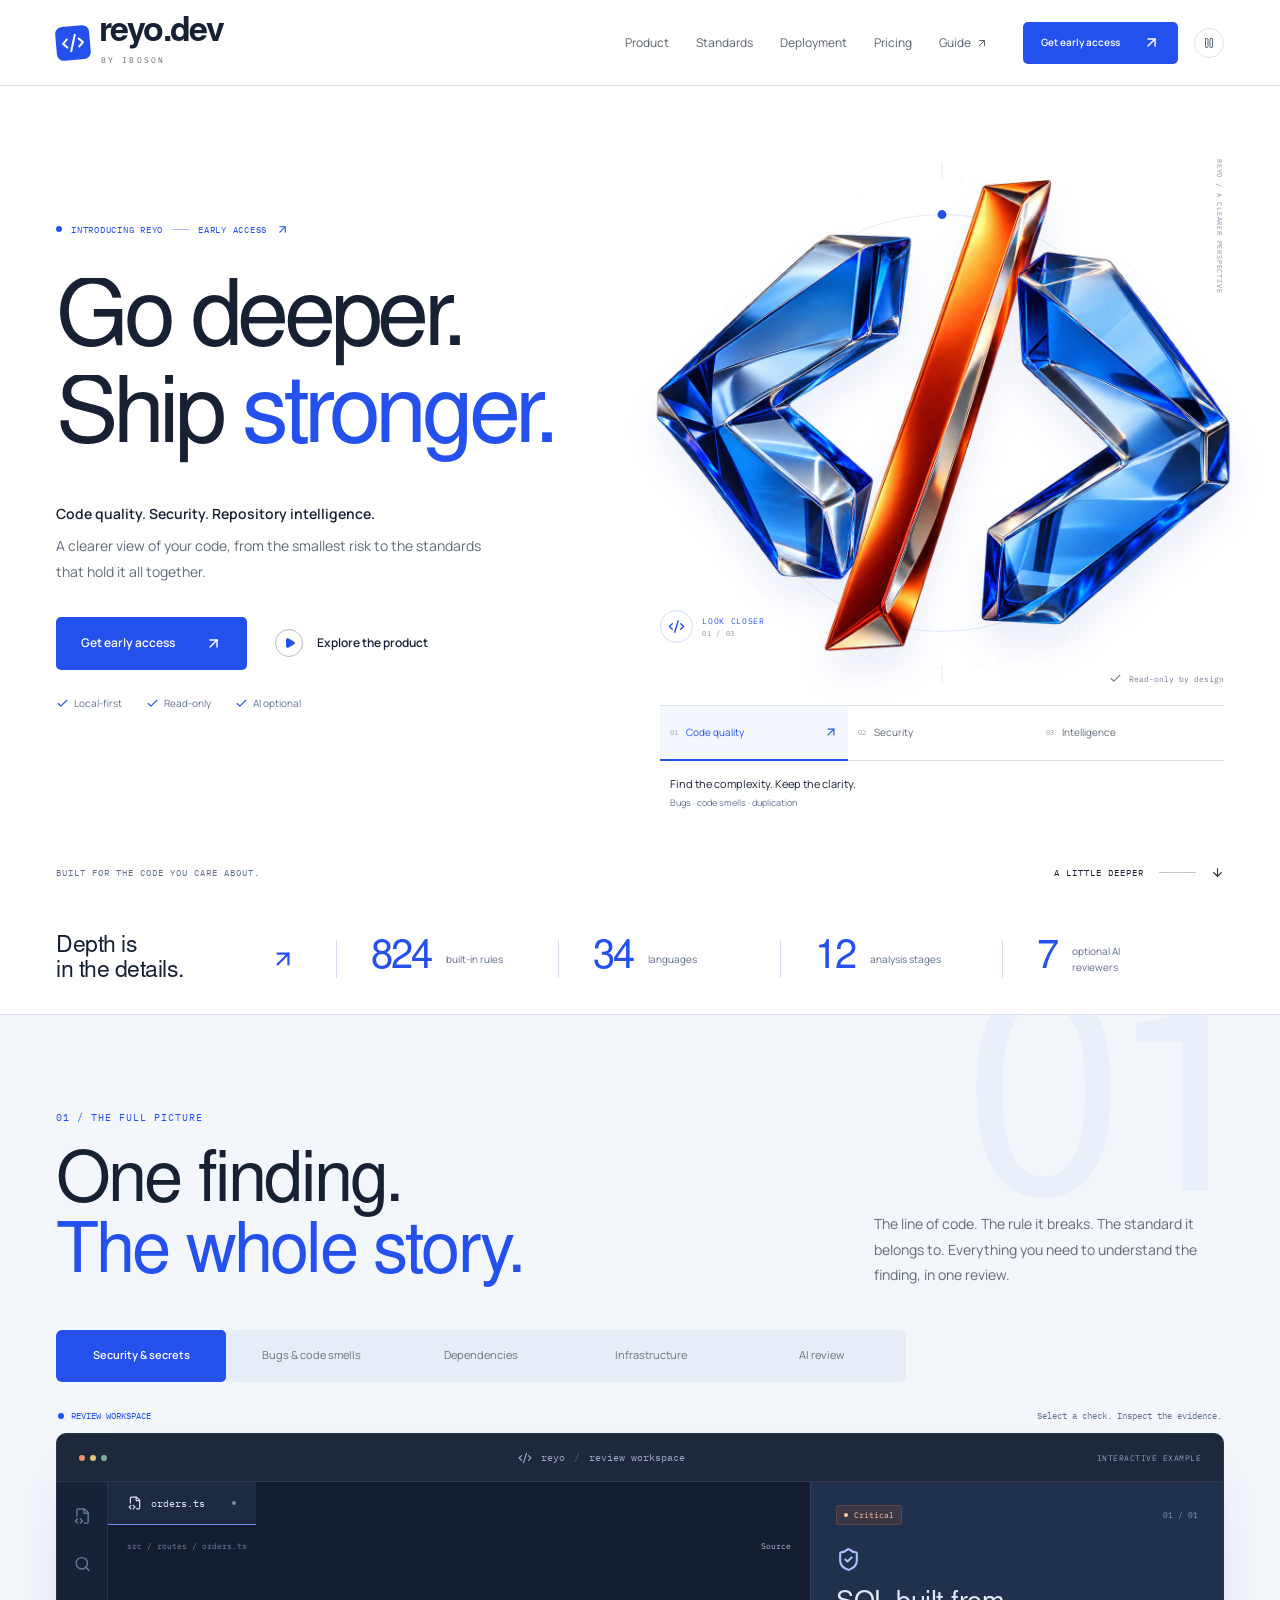
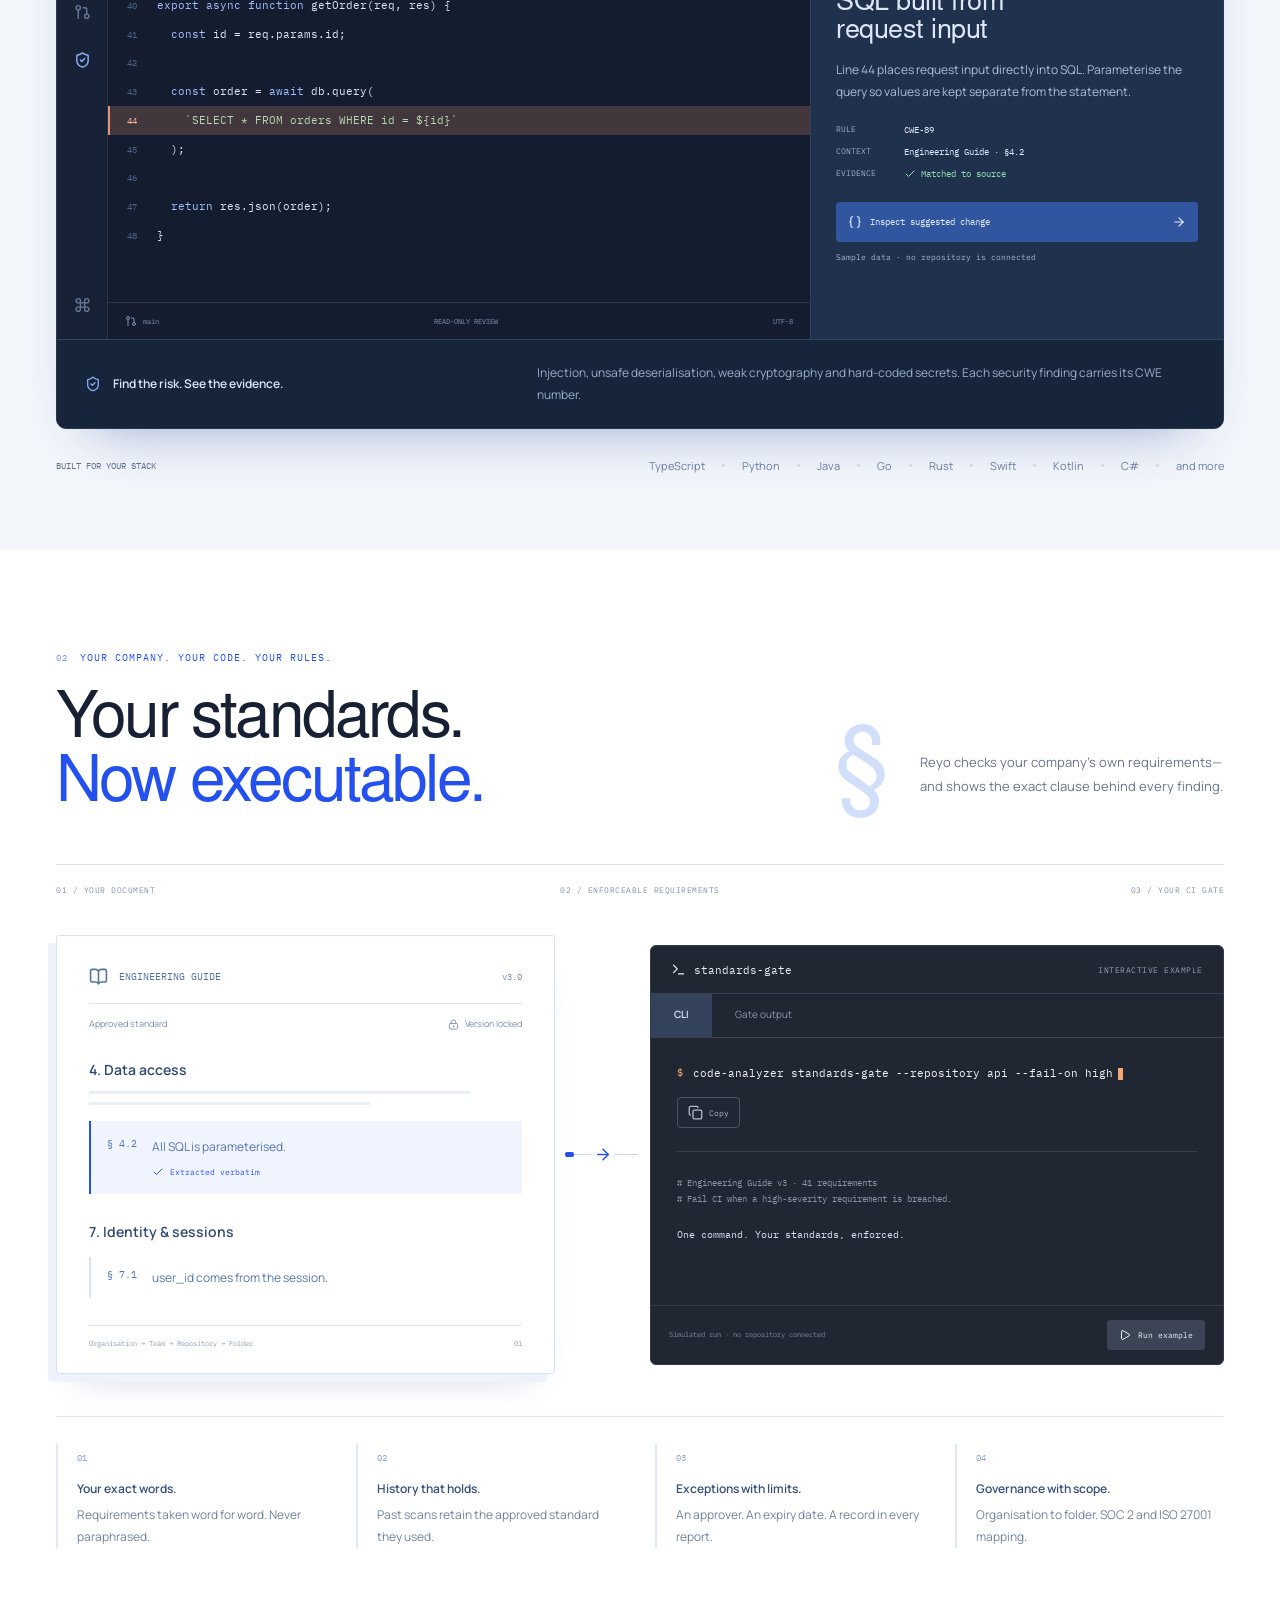
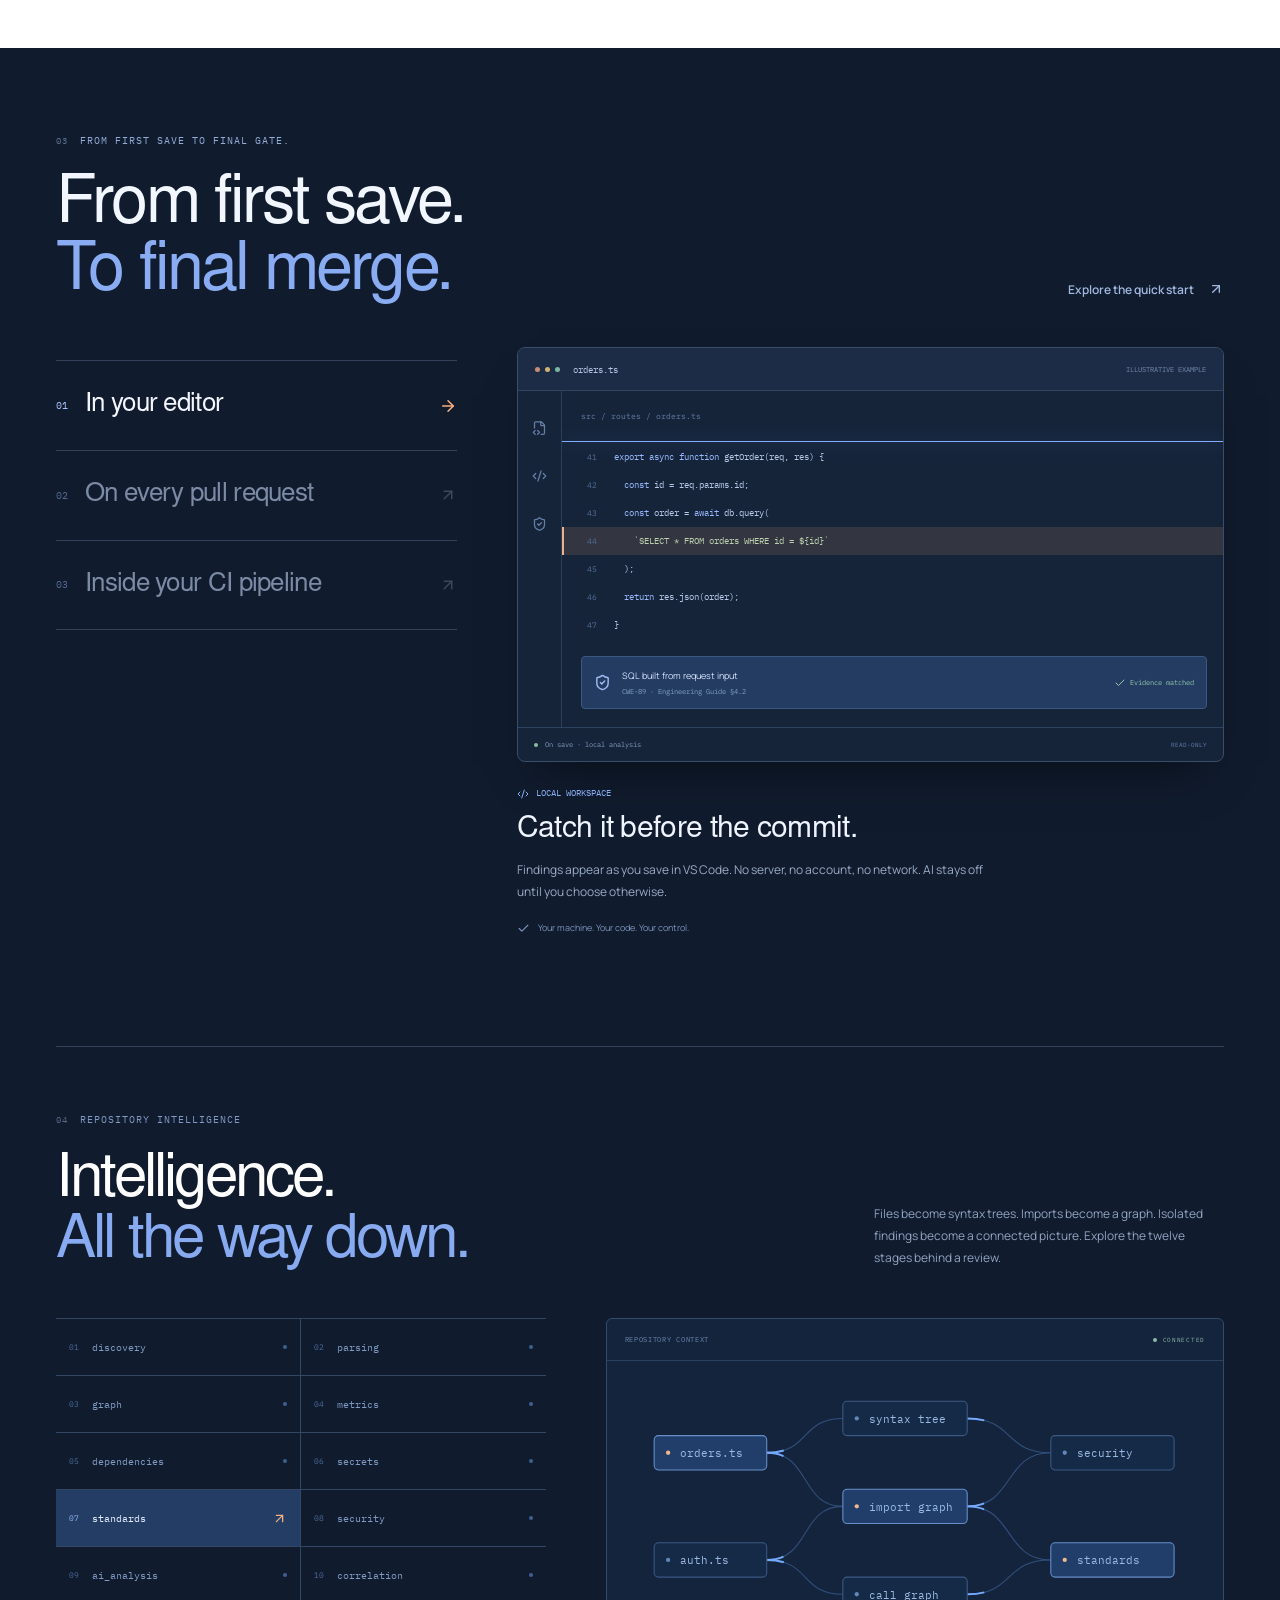
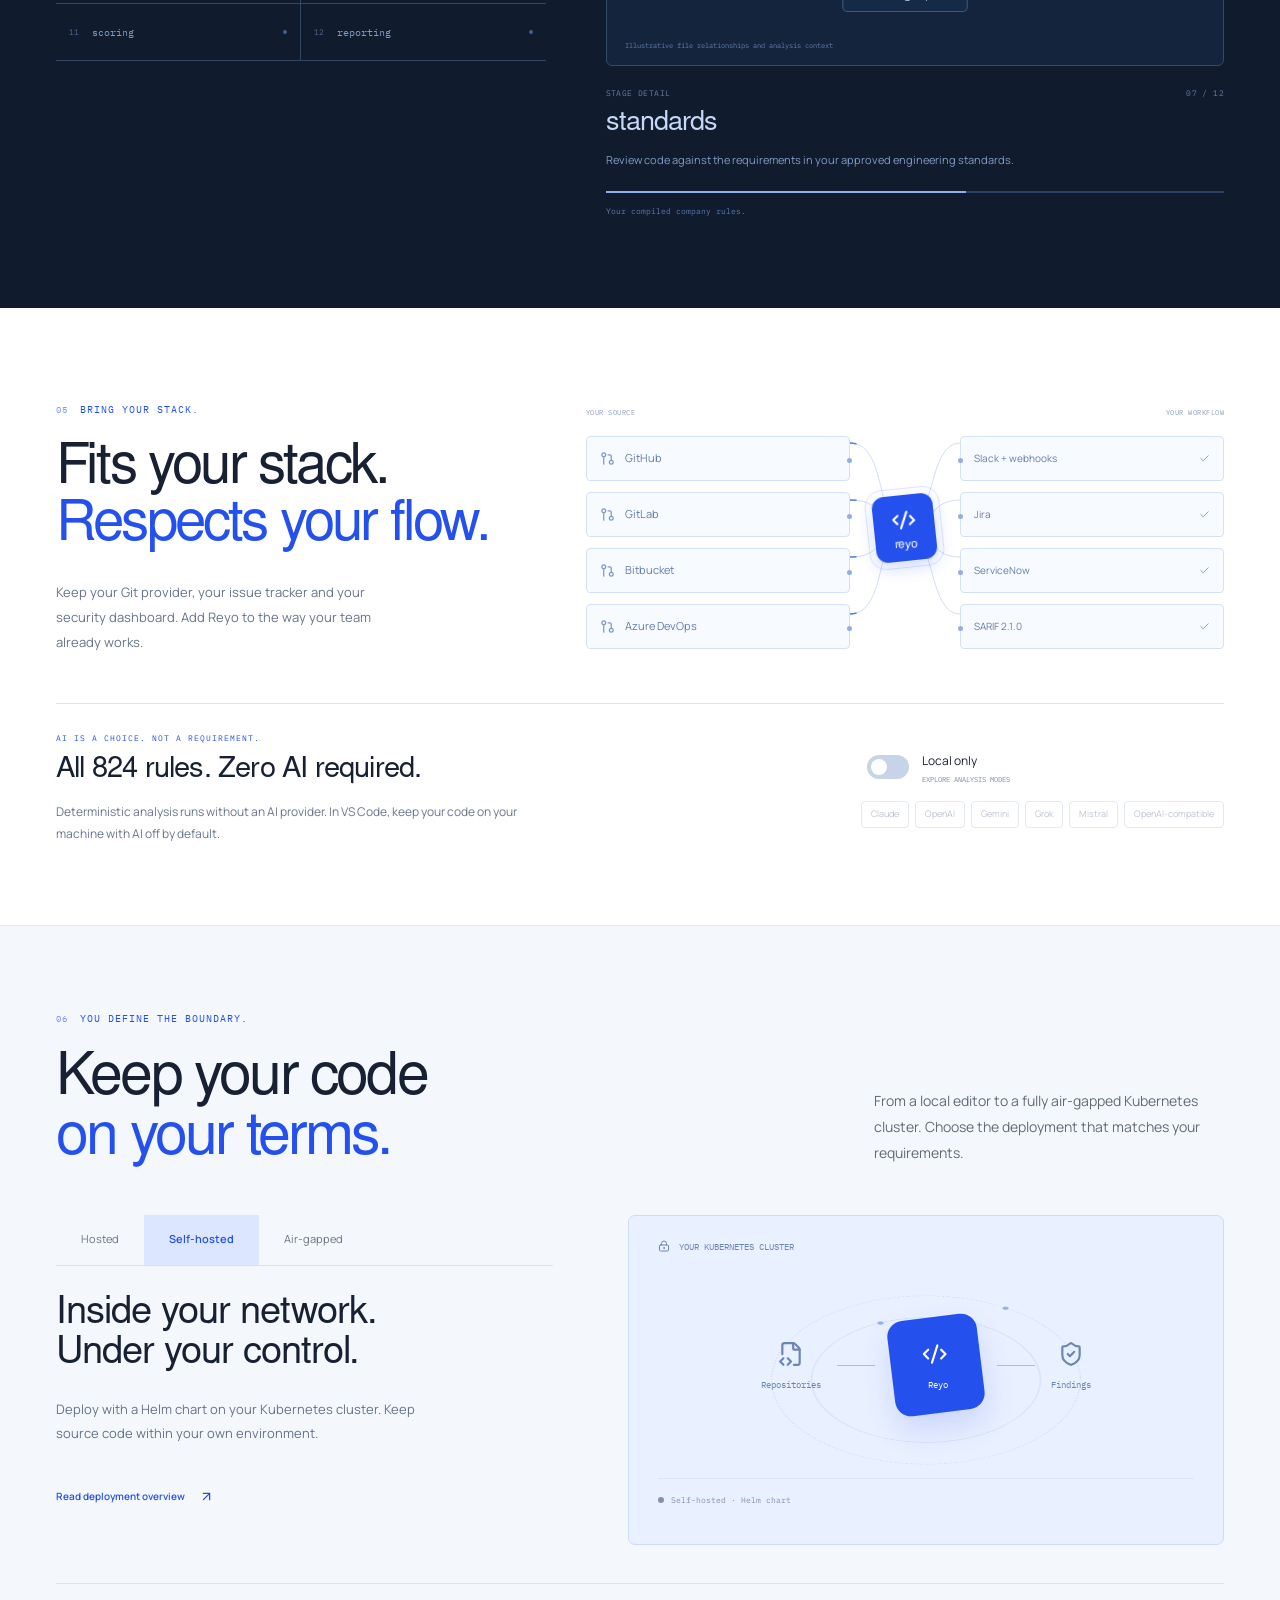
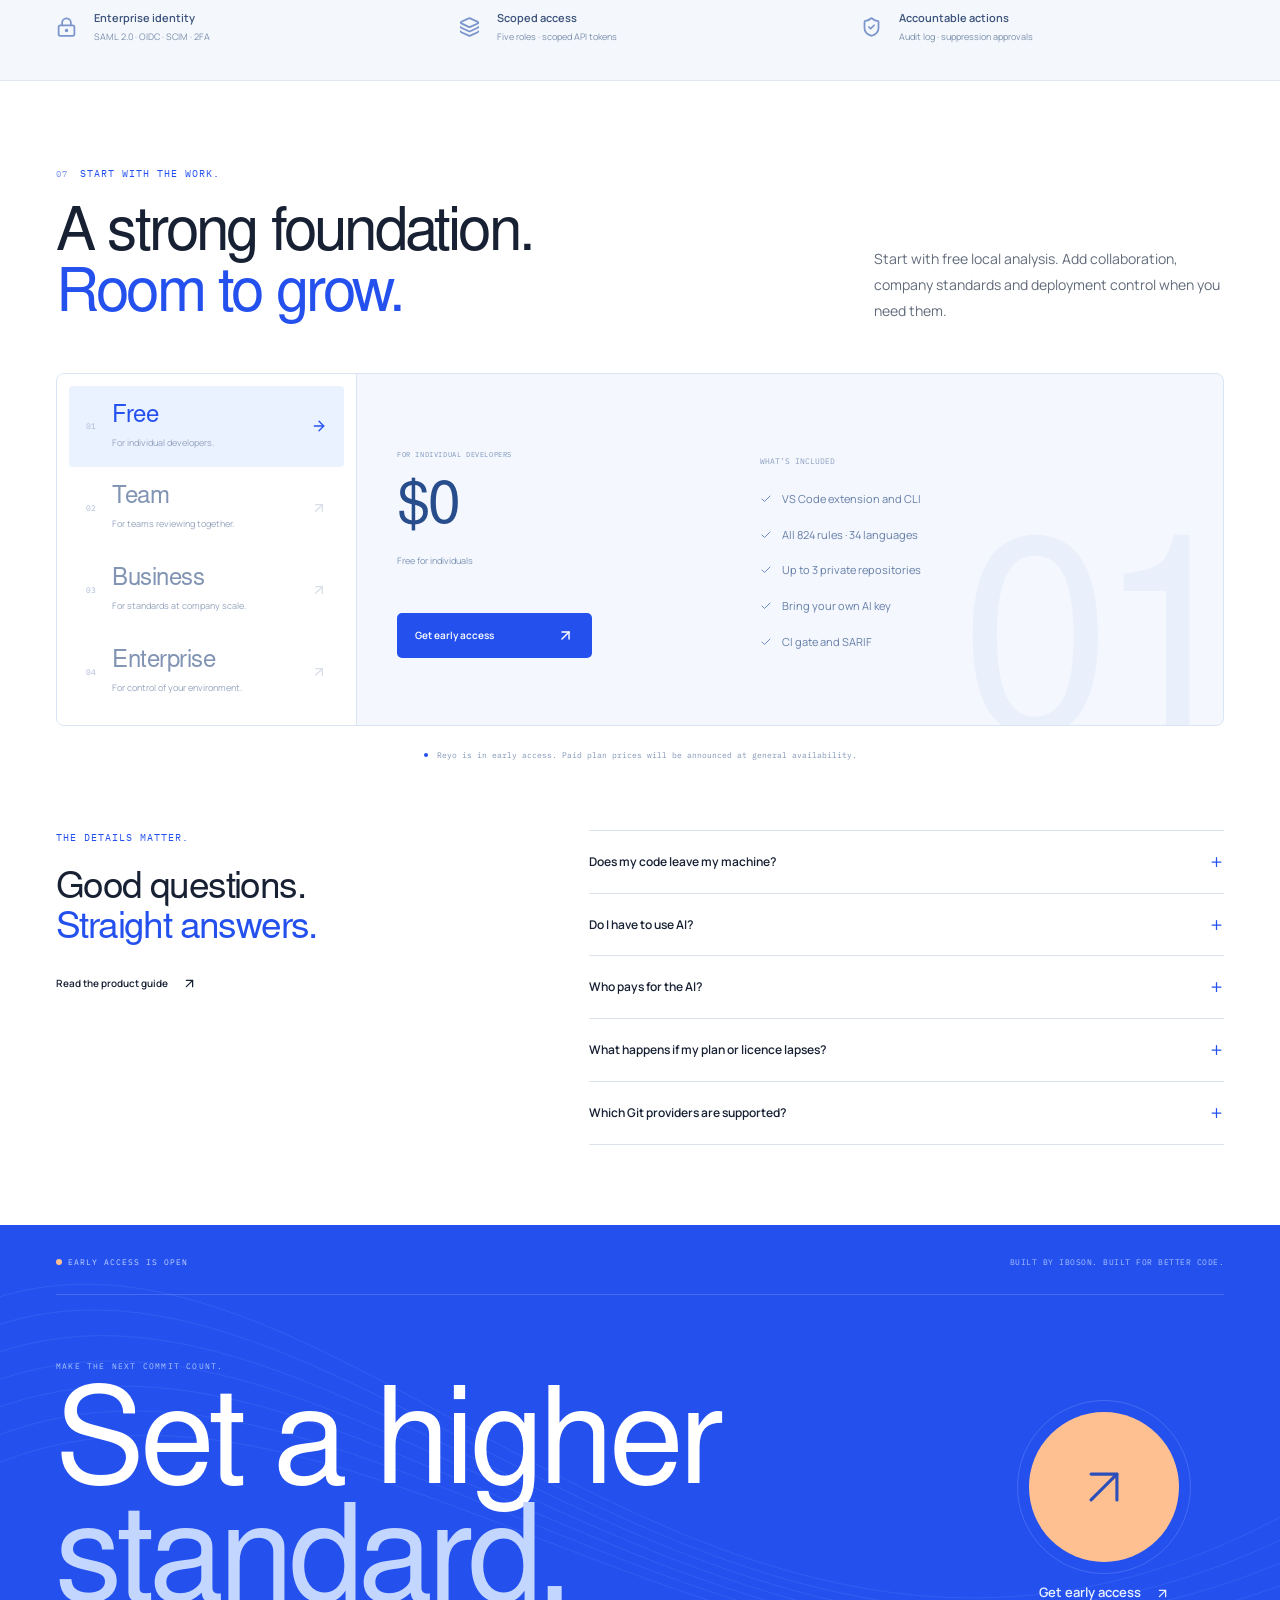
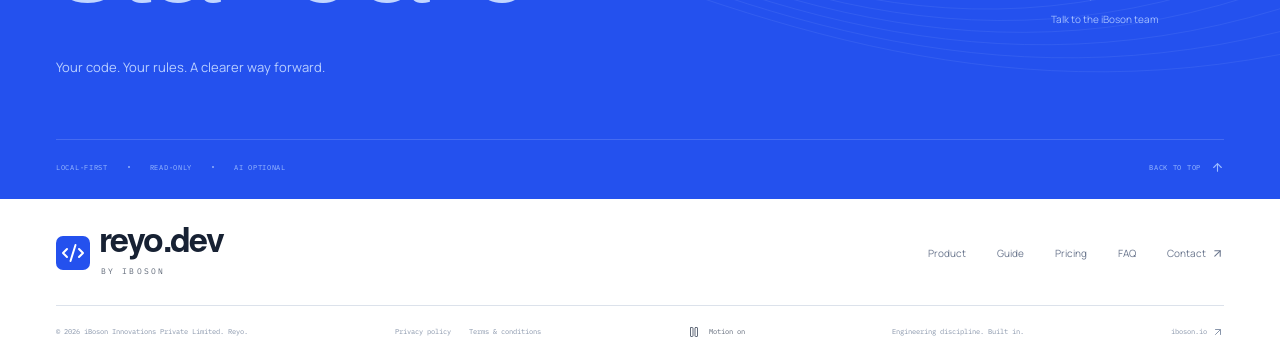
==== commit a0857089: "Add privacy policy and terms pages; move the site to /reyo-website/ Privacy policy (#/privacy) and t" ====
--- a/index.html
+++ b/index.html
@@ -1,4 +1,4 @@
 <!doctype html>
-<html lang="en"><head><meta charset="UTF-8"/><meta name="viewport" content="width=device-width, initial-scale=1.0"/><meta name="theme-color" content="#2451ee"/><meta name="description" content="Reyo by iBoson. Review code against 824 built-in rules and your own engineering standards. Local-first analysis, optional AI, and evidence for every finding."/><title>reyo.dev by iBoson — Go deeper. Ship stronger.</title><link rel="preload" href="./fonts/nimbus-sans-regular.woff" as="font" type="font/woff" crossorigin/><link rel="preload" href="./fonts/manrope-regular.woff" as="font" type="font/woff" crossorigin/><link rel="icon" type="image/svg+xml" href="./favicon.svg"/>  <script type="module" crossorigin src="./assets/index-CYXiHLY9.js"></script>
-  <link rel="stylesheet" crossorigin href="./assets/index-BD1FPJuQ.css">
+<html lang="en"><head><meta charset="UTF-8"/><meta name="viewport" content="width=device-width, initial-scale=1.0"/><meta name="theme-color" content="#2451ee"/><meta name="description" content="Reyo by iBoson. Review code against 824 built-in rules and your own engineering standards. Local-first analysis, optional AI, and evidence for every finding."/><title>reyo.dev by iBoson — Go deeper. Ship stronger.</title><link rel="preload" href="./fonts/nimbus-sans-regular.woff" as="font" type="font/woff" crossorigin/><link rel="preload" href="./fonts/manrope-regular.woff" as="font" type="font/woff" crossorigin/><link rel="icon" type="image/svg+xml" href="./favicon.svg"/>  <script type="module" crossorigin src="./assets/index-CQ8JCjd6.js"></script>
+  <link rel="stylesheet" crossorigin href="./assets/index-DJ4ry3-c.css">
 </head><body><div id="root"></div></body></html>
--- a/assets/index-DJ4ry3-c.css
+++ b/assets/index-DJ4ry3-c.css
@@ -0,0 +1 @@
+@font-face{font-family:Manrope;src:url(../fonts/manrope-regular.woff)format("woff");font-weight:400;font-display:swap}@font-face{font-family:Manrope;src:url(../fonts/manrope-semibold.woff)format("woff");font-weight:600;font-display:swap}@font-face{font-family:Manrope;src:url(../fonts/manrope-extrabold.woff)format("woff");font-weight:800;font-display:swap}@font-face{font-family:Nimbus;src:url(../fonts/nimbus-sans-regular.woff)format("woff");font-weight:400;font-display:swap}@font-face{font-family:Nimbus;src:url(../fonts/nimbus-sans-bold.woff)format("woff");font-weight:700;font-display:swap}@font-face{font-family:Plex;src:url(../fonts/ibm-plex-mono.woff)format("woff");font-weight:400;font-display:swap}:root{--ink:#172133;--muted:#626b7a;--blue:#2451ee;--deep:#102d96;--orange:#f47a3d;--paper:#fff;--pale:#f1f5fc;--line:#dce2eb;--mono:Plex,monospace;--body:Manrope,Arial,sans-serif;--display:Nimbus,Arial,sans-serif;--reading-progress:0;--acid:#78a8ff;--mint:#8edeae;--coral:#ffac94}*{box-sizing:border-box}html{scroll-behavior:smooth;scroll-padding-top:106px}body{background:var(--paper);color:var(--ink);font:14px/1.65 var(--body);-webkit-font-smoothing:antialiased;margin:0}h1,h2,h3,p{margin:0}h1,h2,h3{font-family:var(--display);font-weight:400;line-height:1.05}button,input,a{-webkit-tap-highlight-color:transparent}button,input{font:inherit}button,a{touch-action:manipulation}button{cursor:pointer}a{color:inherit;text-decoration:none}button{border:0}svg{flex-shrink:0}button:disabled{cursor:default}::selection{color:#12234b;background:#ffb489}:focus-visible{outline:3px solid var(--orange);outline-offset:5px}main:focus{outline:none}.wrap{width:calc(100% - 112px);max-width:1280px;margin-inline:auto}.section{padding-block:112px}section[id]{scroll-margin-top:96px}.mono,.eyebrow{font-family:var(--mono)}.micro{font-size:10px}.muted{color:var(--muted)}.mint{color:var(--mint)}.coral{color:var(--coral)}.sr-only{clip:rect(0,0,0,0);white-space:nowrap;border:0;width:1px;height:1px;margin:-1px;padding:0;position:absolute;overflow:hidden}.skip-link{background:var(--ink);color:#fff;z-index:200;padding:12px 20px;position:fixed;top:-80px;left:16px}.skip-link:focus{top:12px}.status-dot{background:currentColor;border-radius:50%;flex-shrink:0;width:6px;height:6px;display:inline-block}.eyebrow{letter-spacing:1px;color:var(--blue);align-items:center;gap:12px;margin-bottom:25px;font-size:10px;line-height:1.5;display:flex}.section-index{opacity:.6;font-size:9px}.button{background:var(--blue);color:#fff;border:1px solid #0000;border-radius:5px;justify-content:space-between;align-items:center;gap:30px;min-height:53px;padding:14px 24px;font-size:12px;font-weight:600;transition:background .25s,transform .25s,box-shadow .25s;display:inline-flex}.button svg{transition:transform .25s}.button:hover{background:#1739bb;transform:translateY(-2px);box-shadow:0 6px 20px #163cbc21}.button:hover svg{transform:translate(2px,-2px)}.button.secondary{color:var(--ink);border-color:var(--line);background:0 0}.button.secondary:hover{border-color:var(--blue);color:var(--blue)}.text-link{align-items:center;gap:14px;font-size:12px;font-weight:600;display:inline-flex}.text-link svg{transition:transform .25s}.text-link:hover svg{transform:translate(3px,-2px)}.text-link:hover{color:var(--blue)}.state-enter{animation:.4s both state-in}.site-header{z-index:50;-webkit-backdrop-filter:blur(20px);backdrop-filter:blur(20px);border-bottom:1px solid var(--line);background:#fffffff2;transition:box-shadow .3s;position:sticky;top:0}.page-scrolled .site-header{box-shadow:0 5px 24px #11204607}.header-inner{justify-content:space-between;align-items:center;gap:35px;max-width:1440px;min-height:84px;margin:auto;padding:20px 56px;display:flex}.logo{font:700 34px/.8 var(--display);letter-spacing:-1.6px;align-items:center;gap:9px;display:flex}.logo-mark{background:var(--blue);color:#fff;border-radius:7px;place-items:center;width:34px;height:34px;display:grid;transform:rotate(-5deg)}.logo-mark svg{width:24px}.byline{font:8px var(--mono);letter-spacing:2.1px;text-transform:uppercase;color:var(--muted);margin-top:8px;margin-left:2px;display:block}.main-nav{align-items:center;gap:27px;margin-left:auto;display:flex}.main-nav a{color:#5a6170;align-items:center;gap:5px;font-size:11px;transition:color .2s;display:flex}.main-nav a:hover,.main-nav .nav-active,.main-nav .section-current{color:var(--blue)}.nav-actions{align-items:center;gap:16px;display:flex}.button.small{gap:23px;min-height:42px;padding:11px 17px;font-size:10px}.motion-toggle{color:var(--muted);font:9px var(--mono);background:0 0;justify-content:center;align-items:center;gap:9px;padding:8px;display:flex}.nav-actions .motion-toggle{border:1px solid var(--line);border-radius:50%;width:30px;height:30px}.nav-actions .motion-toggle>span{display:none}.motion-toggle:hover{color:var(--blue)}.menu-toggle{color:var(--ink);background:0 0;padding:6px;display:none}.reading-progress{background:var(--blue);width:100%;height:2px;transform:scaleX(var(--reading-progress));transform-origin:0;z-index:2;position:absolute;bottom:-1px;left:0}.hero{position:relative;overflow:hidden}.hero-main{grid-template-columns:1.1fr 1fr;align-items:center;gap:5px;min-height:670px;padding-top:55px;padding-bottom:45px;display:grid}.hero-copy{z-index:2;pointer-events:none;padding-bottom:35px;position:relative}.hero-copy a{pointer-events:auto}.hero-announcement{font:8px var(--mono);letter-spacing:.75px;color:var(--blue);align-items:center;gap:9px;margin-bottom:42px;display:inline-flex}.announcement-rule{background:#a9b9ee;width:17px;height:1px}.hero h1{letter-spacing:-5.4px;white-space:nowrap;font-size:clamp(66px,7.3vw,108px);line-height:.98}.hero h1 em{color:var(--blue);font-style:normal;position:relative}.hero-line{margin-bottom:-3px;padding-bottom:9px;display:block;overflow:hidden}.hero-line>span{animation:1.05s cubic-bezier(.2,.8,.2,1) both headline-in;display:block}.hero-line:nth-child(2)>span{animation-delay:.14s}.hero-description{max-width:435px;color:var(--muted);margin-top:28px;font-size:14px;line-height:1.9}.hero-description strong{color:var(--ink);margin-bottom:5px;font-weight:600;display:block}.hero-actions{align-items:center;gap:28px;margin-top:31px;display:flex}.hero-actions .button{min-width:184px}.play-icon{width:28px;height:28px;color:var(--blue);border:1px solid #b3bbca;border-radius:50%;place-items:center;display:grid}.play-icon svg{margin-left:2px}.hero-assurance{color:#717b89;flex-wrap:wrap;align-items:center;gap:24px;margin-top:25px;font-size:9px;display:flex}.hero-assurance>span{align-items:center;gap:5px;display:flex}.hero-assurance svg{color:var(--blue)}.hero-bottom{font:8px var(--mono);letter-spacing:1px;color:#7a8596;justify-content:space-between;align-items:center;padding-bottom:25px;display:flex}.hero-bottom>a{color:var(--ink);align-items:center;gap:15px;display:flex}.scroll-mark{background:#bdc7d5;width:37px;height:1px;display:block}.hero-bottom>a>svg{transform:rotate(90deg)}.instrument{--pointer-x:0px;--pointer-y:0px;min-width:0;margin-left:-10px;animation:1.2s .2s both state-in;position:relative}.artboard{aspect-ratio:1;isolation:isolate;width:100%;position:relative}.art-orbits{width:94%;height:94%;color:var(--blue);stroke:#e1e8f7;stroke-width:1px;position:absolute;inset:3%}.orbit-point{transform-origin:300px 300px;animation:28s linear infinite orbit}.sculpture-track{transform:translate(var(--pointer-x),var(--pointer-y));transition:transform .9s cubic-bezier(.2,.7,.2,1);position:absolute;inset:-5% -8% 0%}.sculpture{object-fit:contain;filter:drop-shadow(0 23px 18px #183fbb15);width:100%;height:100%;transition:scale .8s,rotate .8s;animation:8s ease-in-out infinite sculpture-float;display:block}.lens-1 .sculpture{rotate:-6deg;scale:1.035}.lens-2 .sculpture{rotate:5deg;scale:.96}.art-corner{font:7px var(--mono);letter-spacing:.8px;color:#8292ac;writing-mode:vertical-rl;position:absolute;top:18px;right:0}.art-label{color:var(--blue);align-items:center;gap:9px;display:flex;position:absolute;bottom:62px;left:0}.art-label-mark{background:#fff;border:1px solid #ccdaff;border-radius:50%;place-items:center;width:33px;height:33px;display:grid}.art-label>span:last-child{font:8px var(--mono);letter-spacing:.7px}.art-label small{color:#8392a9;margin-top:3px;font-size:7px;display:block}.art-proof{font:8px var(--mono);color:#6e7d94;align-items:center;gap:7px;display:flex;position:absolute;bottom:20px;right:0}.instrument-controls{border-top:1px solid var(--line);border-bottom:1px solid var(--line);display:flex;position:relative}.instrument-controls>button{color:var(--muted);white-space:nowrap;background:0 0;border-bottom:2px solid #0000;flex:1;align-items:center;gap:8px;margin-bottom:-1px;padding:18px 10px;font-size:10px;transition:color .3s,background .3s,border-color .3s;display:flex}.instrument-controls>button>span{font:7px var(--mono);color:#97a2b3}.instrument-controls>button>svg{opacity:0;margin-left:auto;transition:opacity .3s}.instrument-controls>button[aria-selected=true]{color:var(--blue);border-color:var(--blue);background:#f5f8ff}.instrument-controls>button[aria-selected=true]>svg{opacity:1}.instrument-controls>button:hover{color:var(--blue)}.instrument-detail{flex-direction:column;gap:3px;min-height:60px;padding:14px 10px 0;font-size:11px;display:flex}.signal-band{background:var(--pale);border-block:1px solid var(--line)}.signal-inner{grid-template-columns:1fr 3.7fr;align-items:center;gap:40px;padding-block:35px;display:grid}.signal-intro{font:26px/1.1 var(--display);letter-spacing:-.5px;justify-content:space-between;align-items:center;gap:20px;display:flex}.signal-intro svg{color:var(--blue)}.stat-strip{grid-template-columns:repeat(4,1fr);gap:0;display:grid}.stat-strip>div{border-left:1px solid #d6dfef;flex-direction:column;gap:4px;padding-left:34px;display:flex}.stat-strip b{font:48px/.95 var(--display);color:var(--blue);letter-spacing:-2px}.counter-value{font-variant-numeric:tabular-nums}.section-heading,.standards-heading{justify-content:space-between;align-items:flex-end;gap:50px;margin-bottom:45px;display:flex}.section-heading h2,.standards-heading h2,.integrations-heading h2{letter-spacing:-2.8px;font-size:clamp(48px,5vw,72px);line-height:1.01}.section-heading h2 span,.standards-heading h2 span,.integrations-heading h2 span{color:var(--blue)}.section-heading>p{max-width:350px;color:var(--muted);padding-bottom:4px;font-size:14px;line-height:1.85}.section-heading>.text-link{margin-bottom:8px}.tabs{isolation:isolate;border-bottom:1px solid var(--line);scrollbar-width:thin;display:flex;position:relative;overflow-x:auto}.tabs button{color:#6a7383;z-index:1;background:0 0;border:0;border-bottom:2px solid #0000;flex-shrink:0;padding:18px 23px;font-size:12px;position:relative}.tabs button[aria-selected=true]{color:var(--blue);border-color:var(--blue);font-weight:600}.tabs button:hover{color:var(--blue)}.tab-indicator{z-index:-1;background:#e9efff;transition:transform .4s cubic-bezier(.2,.8,.2,1),width .4s;position:absolute;inset:0 auto 0 0}.has-indicator button[aria-selected=true]{border-color:#0000}.product-tabs{background:var(--pale);border:0;border-radius:6px;margin-bottom:35px}.product-tabs button{flex:1;padding:16px 22px;font-size:11px}.product-tabs .tab-indicator{background:var(--blue);border-radius:5px}.product-tabs button[aria-selected=true]{color:#fff}.review-topline{font:8px var(--mono);color:#778298;justify-content:space-between;margin-bottom:12px;display:flex}.review-topline>span:first-child{color:var(--blue);align-items:center;gap:7px;display:flex}.review-shell{color:#dee7f7;background:#141d30;border:1px solid #273750;border-radius:10px;overflow:hidden;box-shadow:0 22px 50px -25px #14284c70}.window-top{height:48px;font:9px var(--mono);color:#99a9c1;background:#1d283c;border-bottom:1px solid #2b364b;justify-content:space-between;align-items:center;padding-inline:22px;display:flex}.window-dots{gap:5px;display:flex}.window-dots i{background:#4c5d78;border-radius:50%;width:6px;height:6px}.window-dots i:first-child{background:#e78e6c}.window-dots i:nth-child(2){background:#e2c877}.window-dots i:nth-child(3){background:#7aad9f}.workspace-label{align-items:center;gap:9px;display:flex}.workspace-label>span{color:#4e6285}.demo-badge{font:7px var(--mono);letter-spacing:.5px;color:#91a1bc}.review-body{grid-template-columns:51px minmax(0,1.7fr) minmax(290px,1fr);min-height:398px;display:grid}.review-rail{color:#657895;background:#172236;border-right:1px solid #2b364b;flex-direction:column;align-items:center;gap:24px;padding-block:22px;display:flex}.review-rail svg{width:17px}.review-rail>div{flex:1}.review-rail .rail-active{color:#8eb1ff}.editor{flex-direction:column;min-width:0;display:flex}.editor-tab{font:10px var(--mono);background:#1d2a41;border-bottom:1px solid #618af3;align-self:flex-start;align-items:center;gap:9px;padding:14px 20px;display:flex}.edited-dot{background:#778cae;border-radius:50%;width:4px;height:4px;margin-left:18px}.breadcrumbs{color:#7188ae;font:8px var(--mono);justify-content:space-between;padding:16px 19px;display:flex}.breadcrumbs>span{color:#b2c6e9}.code-lines{flex:1;min-width:0;padding:24px 0 40px;overflow:hidden}.code-scroll{scrollbar-width:thin;padding-bottom:12px;overflow-x:auto}.code-line{min-width:max-content;min-height:28px;line-height:28px;font:11px/28px var(--mono);align-items:baseline;padding-right:25px;display:flex}.line-number{text-align:right;color:#4d648a;-webkit-user-select:none;user-select:none;flex-shrink:0;width:49px;padding-right:20px;font-size:9px}.code-line code{font:inherit;white-space:pre}.highlight-line{background:#f28e6520;border-left:2px solid #e49271}.highlight-line .line-number{color:#ffbe9e;width:47px}.syntax-keyword{color:#a3bdff}.syntax-string{color:#b1dbb9}.syntax-comment{color:#7f91ad}.fixed{background:#72b69a09}.editor-foot{font:7px var(--mono);color:#8195b5;border-top:1px solid #2c374b;justify-content:space-between;gap:15px;padding:12px 17px;display:flex}.editor-foot>span{align-items:center;gap:6px;display:flex}.finding-panel{background:#20314e;border-left:1px solid #32405a;padding:23px 25px 25px;animation:.4s both state-in}.finding-top{justify-content:space-between;align-items:center;gap:15px;display:flex}.finding-top .muted{color:#8399bc;font-size:8px}.severity{font:8px var(--mono);color:#ffc8b0;background:#73473259;border:1px solid #9b684852;border-radius:3px;align-items:center;gap:6px;padding:4px 7px;display:inline-flex}.severity>span{background:currentColor;border-radius:50%;width:4px;height:4px}.severity.verified{color:#a8e7c1;background:#21594966;border-color:#43866c}.finding-icon{color:#a7c0ff;margin-top:22px}.finding-panel h3{letter-spacing:-.5px;max-width:260px;margin-top:11px;font-size:27px}.finding-panel>p{color:#aebfd9;margin-top:13px;font-size:10px;line-height:1.85}.finding-evidence{flex-direction:column;gap:11px;margin-top:20px;display:flex}.finding-evidence>div{font:8px var(--mono);align-items:flex-start;gap:12px;display:flex}.finding-evidence>div>span{color:#7f98be;flex-shrink:0;width:56px;font-size:7px}.finding-evidence b{align-items:center;gap:5px;font-weight:400;display:flex}.fix-button{color:#e5edff;width:100%;font:9px var(--mono);background:#3156a0;border-radius:4px;align-items:center;gap:8px;margin-top:22px;padding:13px 12px;transition:background .25s;display:flex}.fix-button:hover,.fix-button.selected{background:#426dc4}.fix-button>svg:last-child{margin-left:auto}.finding-note{font:7px var(--mono);color:#8095b5;margin-top:10px;display:block}.review-context{background:#1a2840;border-top:1px solid #35435b;grid-template-columns:1fr 1.6fr;align-items:center;gap:40px;padding:22px 28px;display:grid}.review-context>span{align-items:center;gap:12px;font-size:11px;display:flex}.review-context>span svg{color:#86aaff}.review-context b{font-weight:600}.review-context p{color:#9aadc9;font-size:10px;line-height:1.8}.language-strip{justify-content:space-between;align-items:center;gap:30px;margin-top:28px;display:flex}.language-strip>span{font:8px var(--mono);color:#8c97a8}.language-strip>p{color:#7a8495;flex-wrap:wrap;align-items:center;gap:17px;font-size:10px;display:flex}.language-strip i{background:#d5dce8;border-radius:50%;width:3px;height:3px}.standards-section{background:#fbf2ec;border-block:1px solid #efdfd3;position:relative}.standards-heading h2 span{color:#c56537}.standards-side{align-items:center;gap:30px;max-width:390px;display:flex}.section-symbol{font:100px/.9 var(--display);color:#dc9b74}.standards-side p{color:#8b715f;font-size:13px;line-height:1.85}.standards-stage{grid-template-columns:1fr 65px 1.15fr;align-items:center;padding-top:12px;display:grid}.standard-document{color:#443b35;z-index:1;background:#fffdfb;border:1px solid #e8d8ca;border-radius:3px;padding:31px 32px 25px;transition:transform .6s;position:relative;transform:rotate(-2deg);box-shadow:0 20px 25px -15px #5b32132c}.document-head{font:10px var(--mono);color:#6c5b4e;border-bottom:1px solid #e8dcd2;align-items:center;gap:11px;padding-bottom:17px;display:flex}.document-version{color:#9f8e80;margin-left:auto;font-size:9px}.document-sub{color:#a28a77;justify-content:space-between;align-items:center;gap:12px;margin-top:13px;font-size:9px;display:flex}.document-sub>span{align-items:center;gap:6px;display:flex}.standard-document h3{font:600 14px var(--body);margin-top:28px}.document-ghost{background:#eee6df;width:88%;height:3px;margin-top:12px}.document-ghost.short{width:65%;margin-top:8px}.clause{background:#fbebdb;border-left:2px solid #d88c55;grid-template-columns:auto 1fr;gap:9px 15px;margin-top:16px;padding:16px;display:grid;position:relative}.clause>span:first-child{font:10px var(--mono);color:#a4663b}.clause p{color:#6c4b35;font-size:12px}.clause-tag{font:8px var(--mono);color:#a16a42;grid-column:2;align-items:center;gap:6px;display:flex}.clause.quiet{background:0 0;border-color:#e6d7ca;padding-block:11px}.document-foot{font:7px var(--mono);color:#a08975;border-top:1px solid #e7dacf;justify-content:space-between;gap:15px;margin-top:27px;padding-top:13px;display:flex}.standards-bridge{color:#bc8055;place-items:center;display:grid}.standards-bridge svg{animation:2s ease-in-out infinite bridge}.gate-terminal{color:#e7edf9;background:#202632;border:1px solid #323b4c;border-radius:6px;position:relative;overflow:hidden}.terminal-header{border-bottom:1px solid #384152;justify-content:space-between;align-items:center;gap:20px;padding:16px 20px;display:flex}.terminal-header>span:first-child{font:11px var(--mono);align-items:center;gap:8px;display:flex}.gate-terminal .tabs{border-color:#3b4351}.gate-terminal .tabs button{color:#8997ae;padding:12px 23px;font-size:10px}.gate-terminal .tab-indicator{background:#35425b}.gate-terminal .tabs button[aria-selected=true]{color:#d8e6ff}.terminal-content{min-height:267px;font:10px/1.8 var(--mono);padding:26px}.terminal-command{align-items:flex-start;gap:10px;display:flex}.terminal-command>span{color:#f2aa75}.terminal-command code{font:11px/1.8 var(--mono);overflow-wrap:anywhere;color:#f1f4fa}.terminal-cursor{vertical-align:middle;background:#f2aa75;width:5px;height:12px;margin-left:5px;animation:1.1s step-end infinite blink;display:inline-block}.copy-button{color:#b2bdce;font:8px var(--mono);background:0 0;border:1px solid #4a5363;border-radius:4px;align-items:center;gap:6px;margin-top:14px;padding:7px 10px;display:inline-flex}.copy-button:hover{color:#fff;border-color:#bac8dc}.terminal-divider{background:#39404d;height:1px;margin-block:23px}.terminal-muted{color:#8994a7;font-size:9px}.terminal-comment{color:#d3dfef;margin-top:18px;font-size:10px}.terminal-actions{font:7px var(--mono);color:#818c9e;border-top:1px solid #39404d;justify-content:space-between;align-items:center;gap:16px;padding:14px 18px;display:flex}.terminal-actions>button{color:#ecf2fc;font:8px var(--mono);background:#3b4555;border-radius:3px;align-items:center;gap:7px;padding:9px 12px;display:flex}.terminal-actions>button:hover{background:#54647c}.terminal-actions>button:disabled{opacity:.65}.gate-output>p{margin-bottom:13px}.gate-output>p>span{color:#939cad;font-size:8px}.output-line{transition:opacity .3s,transform .3s}.line-pending{opacity:0;transform:translateY(4px)}.line-shown{opacity:1}.gate-output .indent{color:#cad4e4;justify-content:space-between;gap:14px;padding-left:16px;font-size:8px;display:flex}.gate-output .indent b{color:#ebbb94;font-size:7px;font-weight:400}.gate-output .terminal-divider{margin-block:15px}.gate-result{justify-content:space-between;align-items:center;gap:15px;display:flex}.gate-result>span{font-size:7px}.run-progress{transform-origin:0;background:#f1aa7c;width:100%;height:2px;transition:transform .2s}.standards-principles{border-top:1px solid #e4cfc0;grid-template-columns:repeat(4,1fr);gap:37px;margin-top:55px;padding-top:28px;display:grid}.standards-principles>div>span{font:9px var(--mono);color:#b48769}.standards-principles h3{font:600 12px var(--body);color:#70533e;margin-top:12px}.standards-principles p{color:#9a7d69;margin-top:7px;font-size:11px;line-height:1.85}.workflow-layout{grid-template-columns:1fr 1.2fr;gap:70px;margin-top:55px;display:grid}.workflow-list{flex-direction:column;display:flex}.workflow-list>button{text-align:left;border-bottom:1px solid var(--line);color:#a0a9b8;background:0 0;align-items:center;gap:22px;padding:28px 0;display:flex}.workflow-list>button:first-child{border-top:1px solid var(--line)}.workflow-list>button>span{font:9px var(--mono);color:#9ba8bd}.workflow-list>button>b{font:30px/1.1 var(--display);letter-spacing:-.7px}.workflow-list>button>svg{opacity:.4;margin-left:auto;transition:transform .3s}.workflow-list>button[aria-selected=true]>svg{opacity:1;transform:rotate(45deg)}.workflow-detail{min-width:0}.workflow-visual{background:var(--pale);border:1px solid var(--line);border-radius:6px;justify-content:center;align-items:center;min-height:190px;padding:35px;display:flex}.workflow-node,.workflow-result{font:8px var(--mono);color:#7384a1;flex-direction:column;align-items:center;gap:13px;display:flex}.workflow-node>svg,.workflow-result>svg{width:24px;height:24px}.workflow-core{background:var(--blue);color:#fff;border-radius:15px;place-items:center;width:72px;height:72px;display:grid;transform:rotate(-7deg);box-shadow:0 8px 20px #2451ee28}.workflow-core>svg{transform:rotate(7deg)}.flow-wire{background:#cbd6ec;width:54px;height:1px;margin-inline:16px;position:relative;overflow:hidden}.flow-wire>i{background:var(--blue);width:10px;height:3px;animation:2.6s linear infinite flow;position:absolute;top:-1px;left:-10px}.flow-wire>i:nth-child(2){animation-delay:.8s}.flow-wire>i:nth-child(3){animation-delay:1.6s}.workflow-detail-copy{padding-top:30px}.workflow-detail-copy>.mono{color:var(--blue);align-items:center;gap:7px;font-size:8px;display:flex}.workflow-detail h3{letter-spacing:-.7px;margin-top:14px;font-size:33px}.workflow-detail p{color:var(--muted);max-width:470px;margin-top:16px;font-size:13px;line-height:1.85}.workflow-bottom{color:#7d8aa0;align-items:center;gap:8px;margin-top:24px;font-size:9px;display:flex}.pipeline-section{background:var(--blue);color:#fff;position:relative;overflow:hidden}.pipeline-section:before{content:"";pointer-events:none;border:1px solid #ffffff10;border-radius:50%;width:680px;height:680px;position:absolute;top:-300px;right:-360px;box-shadow:0 0 0 90px #ffffff04,0 0 0 180px #ffffff04}.pipeline-section .section-heading>p{color:#c7d4ff}.pipeline-layout{grid-template-columns:1.3fr 1fr;gap:85px;margin-top:60px;display:grid;position:relative}.pipeline-map{border-top:1px solid #ffffff30;grid-template-columns:1fr 1fr;gap:0;display:grid}.pipeline-map>button{text-align:left;color:#d2ddff;background:0 0;border-bottom:1px solid #ffffff30;border-right:1px solid #ffffff30;align-items:center;gap:16px;min-height:62px;padding:18px 20px;transition:background .25s,color .25s;display:flex}.pipeline-map>button:nth-child(2n){border-right:0}.pipeline-map>button>span:first-child{font:9px var(--mono);color:#a6bcff}.pipeline-map>button b{font:11px var(--mono)}.pipeline-map>button>svg,.pipeline-dot{margin-left:auto}.pipeline-dot{background:#789bff;border-radius:50%;width:4px;height:4px}.pipeline-map>button:hover:not(.active){background:#ffffff10}.pipeline-inspector{flex-direction:column;min-height:370px;animation:.4s both state-in;display:flex}.inspector-top{font:8px var(--mono);letter-spacing:1px;color:#adc5ff;justify-content:space-between;display:flex}.stage-number{font:148px/.96 var(--display);letter-spacing:-8px;color:#95b7ff;margin-top:10px}.pipeline-inspector h3{letter-spacing:-1px;margin-top:3px;font-size:32px}.pipeline-inspector p{color:#c4d5ff;max-width:360px;min-height:67px;margin-top:15px;font-size:12px;line-height:1.85}.stage-position{background:#ffffff27;height:2px;margin-block:24px 15px}.stage-position>span{background:#ffc095;height:100%;transition:width .6s;display:block}.pipeline-inspector>.mono{color:#a9c3ff;font-size:8px}.integrations-heading{margin-bottom:55px;position:relative}.integrations-heading>p{max-width:330px;color:var(--muted);font-size:13px;line-height:1.85;position:absolute;bottom:0;right:0}.integration-row{border-top:1px solid var(--line);grid-template-columns:190px 1fr 155px;align-items:center;gap:30px;padding-block:28px;display:grid}.integration-row:last-child{border-bottom:1px solid var(--line)}.integration-row>span:first-child{font:8px var(--mono);color:#7c8ca6;align-items:center;gap:12px;display:flex}.integration-row>span:first-child>svg{color:var(--blue)}.integration-row>div{flex-wrap:wrap;align-items:center;gap:26px;display:flex}.integration-row b{font:26px var(--display);letter-spacing:-.5px}.integration-row>span:last-child{color:#8893a6;text-align:right;font-size:9px;line-height:1.8}.ai-selector{background:var(--pale);border:1px solid var(--line);border-radius:7px;grid-template-columns:1.2fr 1fr;align-items:center;gap:65px;margin-top:55px;padding:35px 38px;display:grid}.ai-selector h3{letter-spacing:-.8px;font-size:31px}.ai-selector p{color:#7a8699;max-width:460px;margin-top:14px;font-size:11px;line-height:1.85}.ai-control>button{color:var(--ink);text-align:left;background:0 0;align-items:center;gap:13px;display:flex}.switch-track{background:#c7d3e8;border-radius:14px;width:42px;height:24px;transition:background .3s;position:relative}.switch-track>span{background:#fff;border-radius:50%;width:16px;height:16px;transition:transform .3s;position:absolute;top:4px;left:4px}.ai-control [aria-checked=true] .switch-track{background:var(--blue)}.ai-control [aria-checked=true] .switch-track>span{transform:translate(18px)}.ai-control>button>span:last-child{font-size:12px}.ai-control small{font:7px var(--mono);color:#7d8da8;margin-top:4px;display:block}.providers{color:#97a4ba;opacity:.65;flex-wrap:wrap;gap:6px;margin-top:22px;transition:opacity .3s,color .3s;display:flex}.providers span{border:1px solid #d2dcec;border-radius:4px;padding:6px 10px;font-size:9px}.providers.enabled{color:var(--blue);opacity:1}.deployment-layout{grid-template-columns:1fr 1.1fr;gap:70px;display:grid}.deployment-content .tabs button{padding:15px 25px;font-size:11px}.deployment-content .tab-indicator{background:#dce6ff}.deployment-content h3{letter-spacing:-1px;max-width:390px;min-height:82px;margin-top:29px;font-size:38px}.deployment-content p{color:#7b88a0;max-width:390px;min-height:66px;margin-top:20px;font-size:12px;line-height:1.85}.deployment-content .text-link{color:var(--blue);margin-top:25px;font-size:10px}.boundary-diagram{background:#f8faff;border:1px dashed #9bb1de;border-radius:7px;min-height:310px;padding:24px 29px 20px;transition:border-color .4s;position:relative;box-shadow:8px 8px #dce5f7}.boundary-label{font:9px var(--mono);color:#728bb8;align-items:center;gap:9px;display:flex}.boundary-nodes{justify-content:center;align-items:center;min-height:200px;display:flex}.boundary-nodes>div:not(.boundary-wire){font:9px var(--mono);color:#5b75a6;flex-direction:column;align-items:center;gap:12px;display:flex}.boundary-nodes>div>svg{width:26px;height:26px}.boundary-nodes>.boundary-reyo{background:#2451ee;border-radius:8px;justify-content:center;align-items:center;width:90px;height:96px;display:flex;box-shadow:0 9px 20px #2451ee26;color:#fff!important}.boundary-wire{background:#a9bce1;width:38px;height:1px;margin-inline:16px;position:relative;overflow:hidden}.boundary-wire:after{content:"";background:var(--blue);width:10px;height:1px;animation:2s linear infinite flow;position:absolute;top:0;left:-10px}.boundary-footer{color:#8192b1;font:8px var(--mono);border-top:1px solid #dee6f4;align-items:center;gap:7px;padding-top:16px;display:flex}.boundary-2{border-style:solid;border-color:var(--blue)}.enterprise-strip{border-top:1px solid #d2dcef;grid-template-columns:repeat(3,1fr);gap:40px;margin-top:55px;padding-top:27px;display:grid}.enterprise-strip>div{align-items:center;gap:17px;display:flex}.enterprise-strip>div>svg{color:#7995cb;width:21px}.enterprise-strip>div>span{color:#7b8fac;font-size:9px;display:block}.enterprise-strip b{color:#3b527a;margin-bottom:3px;font-size:11px;font-weight:600;display:block}.pricing-grid{border-block:1px solid var(--line);grid-template-columns:repeat(4,1fr);margin-top:50px;display:grid}.plan{border-right:1px solid var(--line);flex-direction:column;min-width:0;padding:29px 27px 34px;display:flex}.plan:first-child{padding-left:0}.plan:last-child{border:0;padding-right:0}.plan.featured-plan{background:#f5f8ff}.plan-head{justify-content:space-between;align-items:center;gap:7px;font-size:11px;display:flex}.plan-label{font:6px var(--mono);letter-spacing:.3px;color:var(--blue);white-space:nowrap;background:#dce7ff;border-radius:2px;padding:4px 5px}.plan-audience{color:#8e99a8;margin-top:8px;font-size:10px}.plan h3{letter-spacing:-1.4px;margin-top:27px;font-size:43px}.plan-cadence{color:#8d98ab;min-height:29px;margin-top:9px;font-size:8px;line-height:1.8}.plan>.button{gap:8px;min-height:44px;margin-top:21px;padding:12px 14px;font-size:9px}.plan>.button>svg{width:14px}.plan ul{flex-direction:column;gap:13px;margin:28px 0 0;padding:0;list-style:none;display:flex}.plan li{color:#6f7c92;align-items:flex-start;gap:9px;font-size:10px;line-height:1.65;display:flex}.plan li svg{color:#6b86bf;width:11px;margin-top:3px}.pricing-note{font:8px var(--mono);color:#8c99af;justify-content:center;align-items:center;gap:9px;margin-top:25px;display:flex}.pricing-note .status-dot{color:var(--blue);width:4px;height:4px}.faq-section{grid-template-columns:1fr 1.25fr;gap:85px;padding-top:0;display:grid}.faq-section h2{letter-spacing:-1.6px;font-size:44px;line-height:1.05}.faq-section h2 span{color:var(--blue)}.faq-section .text-link{margin-top:25px;font-size:10px}.faq-list details{border-bottom:1px solid var(--line)}.faq-list details:first-child{border-top:1px solid var(--line)}.faq-list summary{cursor:pointer;justify-content:space-between;align-items:center;gap:23px;padding:24px 0;font-size:12px;font-weight:600;list-style:none;display:flex}.faq-list summary::-webkit-details-marker{display:none}.faq-list summary svg{color:var(--blue);width:15px}.faq-list .faq-minus,.faq-list details[open] .faq-plus{display:none}.faq-list details[open] .faq-minus{display:block}.faq-list p{color:#7a879c;padding:0 30px 25px 0;font-size:12px;line-height:1.85;animation:.25s both state-in}.closing{color:#fff;background:#151e2d;padding:35px 0 65px;position:relative;overflow:hidden}.closing:after{content:"/";font:660px/.9 var(--display);color:#ffffff03;pointer-events:none;position:absolute;bottom:-230px;right:27%;transform:rotate(5deg)}.closing-top{font:8px var(--mono);letter-spacing:.5px;color:#727f96;border-bottom:1px solid #ffffff20;justify-content:space-between;align-items:center;padding-bottom:25px;display:flex}.closing-top .eyebrow{color:#b9c9e6;margin:0;font-size:8px}.closing-inner{z-index:1;grid-template-columns:1.4fr 1fr;align-items:end;gap:50px;margin-top:65px;display:grid;position:relative}.closing h2{letter-spacing:-5.7px;font-size:clamp(75px,9.3vw,138px);line-height:.89}.closing-inner>div{justify-self:end;padding-bottom:8px}.closing-inner>div>p{color:#93a0b8;margin-bottom:28px;font-size:13px;line-height:1.85}.closing .button{color:#233d69;background:#e7efff;min-width:210px}.closing .button:hover{background:#fff}.footer-contact{color:#90a1be;align-items:center;gap:14px;margin-top:19px;font-size:9px;display:flex}.footer-contact:hover{color:#fff}.site-footer{padding-top:36px;padding-bottom:26px}.footer-top{justify-content:space-between;align-items:center;gap:30px;display:flex}.footer-top nav{color:#6b778e;align-items:center;gap:31px;font-size:10px;display:flex}.footer-top nav a{align-items:center;gap:5px;display:flex}.footer-top nav a:hover{color:var(--blue)}.footer-bottom{font:7px var(--mono);color:#8996ab;border-top:1px solid var(--line);justify-content:space-between;align-items:center;gap:20px;margin-top:29px;padding-top:20px;display:flex}.footer-bottom>a{align-items:center;gap:5px;display:flex}.footer-bottom .motion-toggle{padding:0;font-size:7px}.guide{grid-template-columns:225px minmax(0,1fr);align-items:start;gap:85px;padding-top:55px;padding-bottom:110px;display:grid}.guide-sidebar{position:sticky;top:125px}.guide-back{font:9px var(--mono);color:#8290a8;margin-bottom:32px;display:block}.guide-sidebar h2{letter-spacing:-.5px;font-size:25px}.guide-search{background:var(--pale);border:1px solid var(--line);color:#7b8dab;border-radius:4px;align-items:center;gap:9px;margin-top:18px;padding:9px 11px;display:flex}.guide-search input{width:100%;min-width:0;color:var(--ink);background:0 0;border:0;outline:none;font-size:10px}.guide-sidebar nav{flex-direction:column;margin-top:22px;display:flex}.guide-sidebar nav>span{font:7px var(--mono);color:#8e9ab0;letter-spacing:.7px;margin:25px 0 10px}.guide-sidebar nav>a{color:#6e7d95;border-left:2px solid #0000;justify-content:space-between;align-items:center;padding:11px 10px;font-size:11px;display:flex}.guide-sidebar nav>a:hover{color:var(--blue)}.guide-sidebar nav>a.active{color:var(--blue);border-left-color:var(--blue);background:#edf3ff}.guide-help{border-top:1px solid var(--line);font:8px var(--mono);color:#8190a9;margin-top:30px;padding-top:20px}.guide-help .status-dot{color:var(--blue);width:4px;height:4px;margin-right:5px}.guide-help p{font:10px/1.8 var(--body);margin-top:14px}.guide-help a{color:var(--blue);align-items:center;gap:8px;margin-top:12px;display:flex}.guide-breadcrumb{font:8px var(--mono);color:#8794aa;border-bottom:1px solid var(--line);align-items:center;gap:10px;margin-bottom:36px;padding-bottom:24px;display:flex}.guide-content h1{letter-spacing:-2.5px;max-width:720px;font-size:65px;line-height:1.02}.guide-intro{color:#7e899e;max-width:690px;margin:28px 0 40px;font-size:16px;line-height:1.85}.guide-content>section{border-top:1px solid var(--line);align-items:flex-start;gap:25px;padding-block:28px;display:flex}.guide-section-number{font:9px var(--mono);color:#90a0bb;margin-top:7px}.guide-content>section h2{letter-spacing:-.5px;font-size:28px}.guide-content>section p{color:#7c889e;max-width:680px;margin-top:14px;font-size:13px;line-height:1.9}.guide-content .gate-terminal{margin-block:25px}.guide-source{border-top:1px solid var(--line);font:8px var(--mono);color:#8e9ab0;justify-content:space-between;align-items:center;gap:20px;margin-top:28px;padding-top:23px;display:flex}.guide-source a{color:var(--blue);align-items:center;gap:7px;display:flex}.guide-pagination{justify-content:flex-end;margin-top:38px;display:flex}.guide-pagination>a{border:1px solid var(--line);border-radius:5px;min-width:240px;padding:20px 24px;transition:border-color .2s}.guide-pagination>a:hover{border-color:var(--blue)}.guide-pagination span{font:8px var(--mono);color:#8998b1}.guide-pagination b{color:var(--blue);justify-content:space-between;align-items:center;gap:30px;margin-top:8px;font-size:12px;display:flex}.reference-table{margin-block:25px;overflow-x:auto}.reference-table table{border-collapse:collapse;width:100%;font-size:11px}.reference-table caption{text-align:left;color:#60769b;padding:15px 0}.reference-table th{text-align:left;background:var(--pale);font-weight:600}.reference-table td,.reference-table th{border:1px solid var(--line);padding:15px 18px}.reference-table td{color:#7d89a0}@keyframes headline-in{0%{transform:translateY(110%)}to{transform:translateY(0)}}@keyframes state-in{0%{opacity:0;transform:translateY(9px)}to{opacity:1;transform:translateY(0)}}@keyframes sculpture-float{0%,to{transform:translateY(0)rotate(-1deg)}50%{transform:translateY(-12px)rotate(1deg)}}@keyframes orbit{to{transform:rotate(360deg)}}@keyframes flow{to{left:100%}}@keyframes blink{50%{opacity:0}}@keyframes bridge{50%{transform:translate(5px)}}.reveal-pending{opacity:0;transform:translateY(22px)}.reveal-complete{opacity:1;transition:opacity .8s,transform .8s cubic-bezier(.2,.7,.2,1);transform:none}.is-offscreen *,.page-hidden *{animation-play-state:paused!important}.motion-paused *,.motion-paused :before,.motion-paused :after{transition:none!important;animation:none!important}.motion-paused .hero-line>span,.motion-paused .reveal-pending{opacity:1;transform:none}.motion-paused .sculpture-track{transform:none!important}.motion-paused{scroll-behavior:auto}@media (min-width:1600px){.hero-main{min-height:760px}.hero h1{font-size:115px}}@media (max-width:1190px){.wrap{width:calc(100% - 80px)}.header-inner{gap:24px;padding-inline:40px}.main-nav{gap:20px}.hero h1{letter-spacing:-4.6px;font-size:8vw}.hero-main{grid-template-columns:1.15fr 1fr;min-height:630px;padding-top:50px}.hero-announcement{font-size:7px}.hero-actions{gap:20px}.hero-actions .text-link{font-size:10px}.hero-actions .button{min-width:170px;padding-inline:20px}.hero-description{max-width:380px;font-size:12px}.hero-assurance{gap:20px;font-size:8px}.instrument-controls>button{gap:5px;padding-inline:7px;font-size:8px}.instrument-controls>button>span{font-size:6px}.instrument-detail{font-size:10px}.art-label{bottom:45px}.art-label>span:last-child{font-size:7px}.signal-inner{grid-template-columns:1fr 3.8fr;gap:25px}.signal-intro{font-size:23px}.stat-strip>div{padding-left:24px}.section{padding-block:90px}.section-heading>p{max-width:310px;font-size:12px}.review-body{grid-template-columns:45px minmax(0,1.55fr) minmax(285px,1fr)}.finding-panel{padding-inline:21px}.finding-panel h3{font-size:25px}.standards-side{gap:22px;max-width:310px}.standards-side p{font-size:11px}.standard-document{padding-inline:25px}.standards-stage{grid-template-columns:1fr 45px 1.1fr}.terminal-content{padding-inline:22px}.workflow-layout{gap:50px}.workflow-list>button>b{font-size:27px}.workflow-visual{padding-inline:25px}.pipeline-layout{gap:55px}.integration-row{grid-template-columns:160px 1fr 140px;gap:20px}.integration-row>div{gap:18px}.integration-row b{font-size:23px}.integrations-heading>p{max-width:280px;font-size:12px}.ai-selector{gap:40px}.deployment-layout{gap:45px}.boundary-diagram{padding-inline:22px}.plan{padding-inline:20px}.plan h3{font-size:35px}.plan li{font-size:9px}.plan-label{font-size:5px}.faq-section{gap:65px;padding-top:0}.closing h2{font-size:10vw}.guide{grid-template-columns:205px minmax(0,1fr);gap:50px}}@media (max-width:960px){.header-inner{min-height:76px;padding-inline:30px}.main-nav{gap:17px}.main-nav a{font-size:10px}.nav-actions{gap:9px}.nav-actions .motion-toggle{display:none}.button.small{gap:15px;padding-inline:13px;font-size:9px}.logo{font-size:30px}.logo-mark{width:30px;height:30px}.wrap{width:calc(100% - 60px)}.hero-main{min-height:570px;padding-top:35px}.hero h1{letter-spacing:-3.7px;font-size:8vw}.hero-announcement{gap:6px;margin-bottom:30px;font-size:6px}.hero-description{max-width:320px;margin-top:22px;font-size:11px}.hero-actions{gap:18px;margin-top:26px}.hero-actions .button{gap:15px;min-width:145px;min-height:48px;padding-inline:15px;font-size:10px}.hero-actions .text-link{gap:8px;font-size:9px}.play-icon{width:24px;height:24px}.hero-assurance{gap:15px;font-size:7px}.art-label>span:last-child{display:none}.instrument-controls>button{padding-block:15px;font-size:8px}.instrument-controls>button>span{display:none}.instrument-controls>button>svg{width:11px}.instrument-detail{padding-inline:6px;font-size:9px}.instrument-detail small{font-size:7px}.hero-bottom{font-size:6px}.signal-intro{font-size:21px}.signal-intro svg{display:none}.stat-strip b{font-size:42px}.stat-strip>div>span:last-child{font-size:8px}.section-heading h2,.standards-heading h2,.integrations-heading h2{letter-spacing:-2px;font-size:52px}.section-heading{gap:35px}.section-heading>p{max-width:260px;font-size:11px}.product-tabs button{padding-inline:13px;font-size:10px}.review-body{grid-template-columns:minmax(0,1.4fr) minmax(270px,1fr)}.review-rail{display:none}.code-line{font-size:10px}.finding-panel h3{font-size:24px}.standards-side{max-width:270px}.section-symbol{font-size:76px}.standards-principles{gap:22px}.standards-principles h3{font-size:11px}.standards-principles p{font-size:10px}.document-sub{font-size:8px}.document-sub>span{font-size:7px}.clause p{font-size:10px}.document-foot{font-size:6px}.terminal-header{padding-inline:15px}.terminal-header>span:first-child{font-size:9px}.terminal-header .demo-badge{font-size:6px}.terminal-actions{padding-inline:13px;font-size:6px}.terminal-actions>button{padding-inline:8px;font-size:7px}.workflow-layout{gap:35px}.workflow-list>button>b{font-size:23px}.workflow-list>button{gap:16px}.workflow-detail h3{font-size:29px}.workflow-detail p{font-size:11px}.flow-wire{width:37px;margin-inline:11px}.workflow-core{width:63px;height:63px}.workflow-node,.workflow-result{font-size:7px}.workflow-bottom{font-size:8px}.pipeline-layout{gap:37px}.pipeline-map>button{gap:12px;padding-inline:13px}.pipeline-map>button b{font-size:9px}.pipeline-inspector p{font-size:11px}.pipeline-inspector h3{font-size:29px}.integrations-heading>p{max-width:260px;font-size:11px}.integration-row{grid-template-columns:150px 1fr;gap:20px}.integration-row>span:last-child{display:none}.integration-row b{font-size:24px}.ai-selector{gap:30px;padding:28px}.ai-selector h3{font-size:26px}.ai-selector p{font-size:10px}.deployment-layout{gap:35px}.deployment-content .tabs button{padding-inline:16px;font-size:10px}.deployment-content h3{font-size:32px}.deployment-content p{font-size:11px}.boundary-nodes>div:not(.boundary-wire){font-size:7px}.boundary-nodes>.boundary-reyo{width:76px;height:87px}.boundary-wire{margin-inline:12px}.enterprise-strip{gap:22px}.enterprise-strip b{font-size:10px}.enterprise-strip>div>span{font-size:8px}.plan{padding-inline:16px}.plan-audience{font-size:9px}.plan h3{font-size:32px}.plan-cadence{font-size:7px}.plan li{font-size:9px}.plan>.button{padding-inline:10px;font-size:8px}.plan-label{display:none}.faq-section h2{font-size:36px}.faq-section{gap:40px}.faq-list summary{font-size:11px}.closing-inner{gap:35px}.closing h2{letter-spacing:-4px}.guide{grid-template-columns:190px minmax(0,1fr);gap:35px}.guide-content h1{font-size:52px}.guide-intro{font-size:14px}}@media (max-width:759px){html{scroll-padding-top:90px}.wrap{width:calc(100% - 40px)}.section{padding-block:70px}.header-inner{gap:15px;min-height:72px;padding:16px 20px}.logo{gap:8px;font-size:29px}.byline{letter-spacing:1.7px;margin-top:7px;font-size:6px}.logo-mark{border-radius:6px;width:29px;height:29px}.logo-mark svg{width:22px}.nav-actions{gap:13px}.nav-actions .button.small{gap:15px;min-height:36px;padding:9px 12px;font-size:8px}.nav-actions .button.small svg{width:13px}.menu-toggle{display:flex}.menu-toggle svg{width:20px;height:20px}.main-nav{border-bottom:1px solid var(--line);background:#fff;flex-direction:column;align-items:stretch;gap:0;padding:20px;display:none;position:absolute;top:100%;left:0;right:0;box-shadow:0 20px 30px #14244215}.main-nav.open{display:flex}.main-nav a{border-bottom:1px solid #eef1f7;padding:12px 0;font-size:14px}.hero-main{grid-template-columns:1fr;gap:24px;min-height:0;padding-top:42px;padding-bottom:24px}.hero-copy{pointer-events:auto;padding-bottom:0}.hero-announcement{gap:8px;margin-bottom:27px;font-size:7px}.hero h1{letter-spacing:-3.1px;font-size:clamp(53px,12vw,88px);line-height:.98}.hero-line{margin-bottom:0;padding-bottom:6px}.hero-description{max-width:430px;margin-top:20px;font-size:13px;line-height:1.8}.hero-description strong{margin-bottom:4px;font-size:12px}.hero-actions{gap:25px;margin-top:25px}.hero-actions .button{min-width:174px;min-height:49px;padding:14px 19px;font-size:11px}.hero-actions .text-link{gap:10px;font-size:10px}.hero-assurance{gap:21px;margin-top:19px;font-size:8px}.hero-assurance svg{width:11px}.instrument{justify-self:center;width:100%;max-width:520px;margin-left:0}.artboard{aspect-ratio:1;width:86%;margin:auto}.sculpture-track{inset:-8% -10% -2%}.art-orbits{width:100%;height:100%;inset:0}.art-corner{font-size:6px;right:-10px}.art-label{bottom:40px;left:-20px}.art-label-mark{width:28px;height:28px}.art-label>span:last-child{font-size:6px;display:block}.art-label small{font-size:6px}.art-proof{font-size:7px;bottom:5px;right:-12px}.instrument-controls{margin-top:12px}.instrument-controls>button{gap:7px;padding:15px 10px;font-size:10px}.instrument-controls>button>span{font-size:6px;display:inline}.instrument-controls>button>svg{width:12px}.instrument-detail{min-height:58px;padding:12px 10px 0;font-size:10px}.instrument-detail small{font-size:8px}.hero-bottom{letter-spacing:.5px;padding-bottom:22px;font-size:6px}.hero-bottom>a{gap:9px;font-size:6px}.scroll-mark{width:20px}.signal-inner{grid-template-columns:1fr;gap:22px;padding-block:25px}.signal-intro{font:22px var(--display);justify-content:space-between}.signal-intro>span br{display:none}.signal-intro>span br:after{content:" "}.signal-intro svg{width:20px;display:block}.stat-strip>div{gap:6px;padding-left:15px}.stat-strip>div:first-child{border:0;padding-left:0}.stat-strip b{letter-spacing:-1.5px;font-size:36px}.stat-strip>div>span:last-child{max-width:70px;font-size:7px;line-height:1.7}.eyebrow{letter-spacing:.75px;margin-bottom:21px;font-size:8px}.section-index{font-size:7px}.section-heading,.standards-heading{flex-direction:column;align-items:flex-start;gap:23px;margin-bottom:30px}.section-heading h2,.standards-heading h2,.integrations-heading h2{letter-spacing:-1.7px;font-size:clamp(40px,9.7vw,59px);line-height:1.03}.section-heading>p{max-width:440px;padding:0;font-size:12px;line-height:1.85}.section-heading>.text-link{margin:0;font-size:10px}.product-tabs{border-radius:4px;margin-bottom:25px}.product-tabs button{flex:none;padding:15px 17px;font-size:10px}.review-topline{gap:12px;margin-bottom:10px;font-size:6px}.review-topline>span:last-child{font-size:6px}.review-shell{border-radius:7px}.window-top{height:43px;padding-inline:15px}.workspace-label{gap:6px;font-size:7px}.workspace-label svg{width:12px}.window-dots i{width:4px;height:4px}.demo-badge{font-size:5px}.review-body{grid-template-columns:1fr;min-height:0}.editor-tab{padding:11px 16px;font-size:9px}.breadcrumbs{padding:13px 15px;font-size:7px}.code-lines{min-height:248px;padding:16px 0 26px}.code-line{min-height:27px;font-size:10px;line-height:27px}.line-number{width:39px;padding-right:12px;font-size:8px}.highlight-line .line-number{width:37px}.editor-foot{font-size:6px}.finding-panel{border-top:1px solid #35435b;border-left:0;padding:24px}.finding-panel h3{max-width:330px;font-size:30px}.finding-panel>p{max-width:450px;font-size:12px}.finding-icon{width:23px;margin-top:20px}.finding-evidence>div{gap:17px;font-size:9px}.finding-evidence>div>span{width:60px;font-size:8px}.finding-evidence{gap:12px;margin-top:23px}.severity{font-size:9px}.fix-button{margin-top:24px;padding:14px;font-size:10px}.finding-note{font-size:8px}.review-context{grid-template-columns:1fr;gap:14px;padding:23px}.review-context>span{font-size:12px}.review-context p{font-size:11px}.language-strip{flex-direction:column;align-items:flex-start;gap:15px;margin-top:26px}.language-strip>span{font-size:7px}.language-strip>p{gap:12px;font-size:10px;line-height:1.8}.standards-side{gap:22px;max-width:440px}.standards-side p{font-size:12px;line-height:1.85}.section-symbol{font-size:66px}.standards-stage{grid-template-columns:1fr;gap:0;padding-top:10px}.standard-document{justify-self:center;width:calc(100% - 12px);max-width:500px;padding:25px}.document-head{font-size:9px}.document-version{font-size:8px}.document-sub{font-size:9px}.document-sub>span{font-size:8px}.standard-document h3{font-size:14px}.clause p{font-size:12px}.clause-tag{font-size:8px}.document-foot{font-size:6px}.standards-bridge{height:55px}.standards-bridge svg{animation:none;transform:rotate(90deg)}.terminal-header{padding:15px 18px}.terminal-header>span:first-child{font-size:11px}.terminal-header .demo-badge{font-size:6px}.terminal-content{min-height:270px;padding:25px 22px;font-size:10px}.terminal-command code{font-size:11px}.terminal-actions{padding:14px 15px;font-size:7px}.terminal-actions>button{padding:9px;font-size:8px}.terminal-actions>span{max-width:175px;line-height:1.7}.standards-principles{grid-template-columns:1fr 1fr;gap:26px;margin-top:37px;padding-top:25px}.standards-principles h3{margin-top:11px;font-size:12px}.standards-principles p{font-size:11px}.workflow-layout{grid-template-columns:1fr;gap:30px;margin-top:34px}.workflow-list>button{gap:18px;padding:22px 0}.workflow-list>button>b{font-size:27px}.workflow-list>button>span{font-size:8px}.workflow-visual{min-height:185px;padding:32px}.workflow-core{width:70px;height:70px}.flow-wire{flex:1;max-width:67px;margin-inline:13px}.workflow-node,.workflow-result{font-size:8px}.workflow-detail h3{max-width:360px;font-size:31px}.workflow-detail p{max-width:430px;font-size:12px}.workflow-bottom{font-size:8px}.pipeline-layout{grid-template-columns:1fr;gap:32px;margin-top:35px}.pipeline-map{order:2}.pipeline-map>button{gap:13px;min-height:60px;padding-inline:15px}.pipeline-map>button b{font-size:10px}.pipeline-map>button>span:first-child{font-size:8px}.pipeline-inspector{border-bottom:1px solid #ffffff30;min-height:320px;padding-bottom:28px}.stage-number{letter-spacing:-6px;margin-top:15px;font-size:130px}.pipeline-inspector h3{font-size:32px}.pipeline-inspector p{max-width:440px;min-height:44px;font-size:12px}.stage-position{margin-top:22px}.integrations-heading{margin-bottom:30px}.integrations-heading>p{max-width:440px;margin-top:25px;font-size:12px;position:static}.integration-row{grid-template-columns:1fr;gap:18px;padding-block:26px}.integration-row>span:first-child{gap:9px;font-size:8px}.integration-row>span:first-child svg{width:14px}.integration-row>div{gap:12px 21px}.integration-row b{font-size:26px}.ai-selector{grid-template-columns:1fr;gap:29px;margin-top:35px;padding:24px}.ai-selector .eyebrow{font-size:7px}.ai-selector h3{font-size:29px}.ai-selector p{font-size:12px}.ai-control>button>span:last-child{font-size:13px}.ai-control small{font-size:7px}.providers{gap:6px;margin-top:22px}.providers span{padding:6px 8px;font-size:9px}.deployment-section{padding:70px 0 32px}.deployment-layout{grid-template-columns:1fr;gap:34px}.deployment-content .tabs button{flex:1;padding:15px 24px;font-size:11px}.deployment-content h3{max-width:400px;min-height:0;margin-top:27px;font-size:34px}.deployment-content p{max-width:440px;min-height:0;font-size:12px}.deployment-content .text-link{margin-top:23px;font-size:10px}.boundary-diagram{width:calc(100% - 7px);min-height:270px;padding:24px;box-shadow:7px 7px #dce5f7}.boundary-label{font-size:8px}.boundary-nodes{min-height:169px}.boundary-nodes>div:not(.boundary-wire){font-size:8px}.boundary-nodes>.boundary-reyo{width:85px;height:89px}.boundary-wire{flex:1;max-width:40px;margin-inline:14px}.boundary-footer{font-size:8px}.enterprise-strip{grid-template-columns:1fr;gap:24px;margin-top:40px;padding-top:28px}.enterprise-strip>div{gap:15px}.enterprise-strip b{font-size:12px}.enterprise-strip>div>span{font-size:9px}.pricing-grid{grid-template-columns:1fr 1fr;margin-top:35px}.plan{padding:24px 18px 29px}.plan:first-child{border-bottom:1px solid var(--line)}.plan:nth-child(2){border-right:0;border-bottom:1px solid var(--line)}.plan:nth-child(3){padding-left:0}.plan:last-child{padding-left:18px}.plan-head{font-size:10px}.plan-audience{min-height:29px;font-size:9px;line-height:1.7}.plan h3{letter-spacing:-1px;margin-top:18px;font-size:35px}.plan-cadence{min-height:31px;font-size:7px}.plan>.button{min-height:43px;margin-top:19px;padding-inline:10px;font-size:9px}.plan ul{gap:12px;margin-top:24px}.plan li{gap:8px;font-size:10px}.plan-label{display:none}.pricing-note{text-align:center;align-items:flex-start;max-width:360px;margin-inline:auto;font-size:7px;line-height:1.8}.pricing-note .status-dot{margin-top:4px}.faq-section{grid-template-columns:1fr;gap:32px;padding-top:0}.faq-section h2{letter-spacing:-1.5px;font-size:42px}.faq-section .text-link{margin-top:22px;font-size:10px}.faq-list summary{padding-block:23px;font-size:12px}.faq-list p{font-size:12px}.closing{padding:28px 0 45px}.closing-top{align-items:flex-start;gap:20px;padding-bottom:23px;font-size:6px;line-height:1.8}.closing-top .eyebrow{white-space:nowrap;gap:7px;font-size:6px}.closing-top>span{text-align:right;max-width:110px}.closing-inner{grid-template-columns:1fr;gap:32px;margin-top:41px}.closing h2{letter-spacing:-3px;font-size:clamp(65px,14.6vw,100px);line-height:.94}.closing-inner>div{justify-self:start;padding:0}.closing-inner>div>p{margin-bottom:22px;font-size:13px}.closing .button{min-width:210px;min-height:49px;font-size:11px}.footer-contact{margin-top:20px;font-size:10px}.site-footer{padding-top:28px;padding-bottom:22px}.footer-top{display:block}.footer-top nav{flex-wrap:wrap;gap:23px;margin-top:27px;font-size:10px}.footer-bottom{grid-template-columns:1fr 1fr;gap:17px;margin-top:25px;padding-top:20px;font-size:7px;display:grid}.footer-bottom>.motion-toggle,.footer-bottom>a{justify-self:end}.footer-bottom>span:nth-of-type(2){grid-column:1}.guide{grid-template-columns:1fr;gap:35px;padding-top:30px;padding-bottom:65px}.guide-sidebar{position:static}.guide-back{margin-bottom:22px;font-size:9px}.guide-sidebar h2{font-size:25px}.guide-search{max-width:400px}.guide-search input{font-size:12px}.guide-sidebar nav{flex-flow:wrap;gap:7px;margin-top:18px}.guide-sidebar nav>span{display:none}.guide-sidebar nav>a{border:1px solid var(--line);background:#f3f6fc;border-radius:3px;gap:8px;padding:10px 11px;font-size:9px}.guide-sidebar nav>a.active{border:1px solid #9eb6ef}.guide-help{display:none}.guide-breadcrumb{gap:7px;margin-bottom:28px;padding-bottom:22px;font-size:8px}.guide-content h1{letter-spacing:-1.6px;font-size:45px}.guide-intro{margin:22px 0 28px;font-size:14px}.guide-content>section{gap:17px;padding-block:25px}.guide-content>section h2{font-size:26px}.guide-content>section p{font-size:13px}.guide-source{align-items:flex-start;font-size:7px;line-height:1.7}.guide-source a{font-size:7px}.guide-pagination{margin-top:28px}.reference-table td,.reference-table th{padding:11px;font-size:10px}}@media (max-width:379px){.wrap{width:calc(100% - 32px)}.header-inner{padding-inline:16px}.nav-actions{gap:8px}.nav-actions .button.small{gap:8px;padding-inline:9px;font-size:7px}.hero h1{letter-spacing:-2.9px;font-size:13.8vw}.hero-description{font-size:12px}.hero-description strong{font-size:11px}.hero-actions{gap:18px}.hero-actions .button{min-width:154px;padding-inline:15px;font-size:10px}.hero-actions .text-link{gap:7px;font-size:8px}.hero-assurance{gap:17px;font-size:7px}.hero-bottom,.hero-bottom>a,.art-label>span:last-child{font-size:5px}.instrument-controls>button{padding-inline:8px;font-size:9px}.stat-strip b{font-size:32px}.stat-strip>div>span:last-child{font-size:6px}.section-heading h2,.standards-heading h2,.integrations-heading h2{font-size:39px}.plan{padding-inline:14px}.plan:last-child{padding-left:14px}.plan h3{font-size:30px}.plan li{font-size:9px}.plan>.button{font-size:8px}.terminal-actions>span{font-size:6px}.workflow-list>button>b{font-size:24px}.workflow-visual{padding-inline:25px}.integration-row b{font-size:24px}.closing h2{font-size:64px}.finding-panel{padding:21px}.deployment-content .tabs button{padding-inline:17px}.boundary-diagram{padding-inline:20px}}@media (prefers-reduced-motion:reduce){html{scroll-behavior:auto}*,:before,:after{transition:none!important;animation:none!important}.reveal-pending{opacity:1;transform:none}.sculpture-track{transform:none!important}}.hero-announcement{font-size:9px}.hero-assurance{color:#63728b;font-size:10px}.main-nav a{font-size:12px}.hero-bottom{color:#61718b;font-size:9px}.stat-strip>div>span:last-child{color:#5d6c85;font-size:11px}.review-topline{color:#64748e;font-size:9px}.demo-badge{font-size:8px}.window-top{font-size:10px}.finding-panel>p{font-size:12px}.finding-evidence>div{font-size:9px}.finding-evidence>div>span{color:#9baed0;font-size:8px}.finding-note{color:#a5b5cf;font-size:8px}.review-context p,.review-context>span{font-size:12px}.language-strip>span{color:#65738c;font-size:9px}.language-strip>p{color:#65738c;font-size:11px}.plan-audience{color:#647189;font-size:11px}.plan-cadence{color:#647189;font-size:9px}.plan li{color:#61718a;font-size:11px}.pricing-note{color:#66758e;font-size:9px}.integrations-heading>p{color:#65748b}.integration-row>span:last-child{color:#64738b;font-size:10px}.ai-selector p{color:#67768e;font-size:12px}.workflow-detail p,.deployment-content p,.faq-list p{color:#63738c;font-size:13px}.guide-content>section p,.guide-intro{color:#627189}.instrument-detail small{color:#64748e;font-size:9px}@media (max-width:1190px) and (min-width:760px){.hero-announcement{font-size:7px}.hero-assurance{font-size:8px}.main-nav a{font-size:10px}.hero-bottom{font-size:8px}.stat-strip>div>span:last-child{font-size:9px}.plan li,.plan-audience{font-size:10px}.plan-cadence{font-size:8px}.hero-description{font-size:13px}.instrument-detail small{font-size:8px}.demo-badge{font-size:7px}.review-context p{font-size:11px}}@media (max-width:759px){.hero-announcement{letter-spacing:.35px;font-size:8px}.hero-assurance{font-size:9px}.main-nav a{font-size:14px}.hero-bottom{letter-spacing:0;font-size:7px}.hero-bottom>a{font-size:7px}.stat-strip>div>span:last-child{font-size:9px}.review-topline{font-size:8px}.review-topline>span:last-child,.demo-badge{font-size:7px}.window-top,.workspace-label{font-size:8px}.review-context p{font-size:12px}.language-strip>span{font-size:9px}.language-strip>p{font-size:10px}.plan li{font-size:11px}.plan-audience{min-height:34px;font-size:10px}.plan-cadence{min-height:32px;font-size:8px}.pricing-note{font-size:8px}.standards-principles p{font-size:12px}.workflow-detail p,.deployment-content p,.faq-list p{font-size:13px}.instrument-detail small{font-size:9px}.terminal-header .demo-badge{font-size:7px}}@media (max-width:379px){.hero-announcement{font-size:7px}.hero-assurance{font-size:8px}.hero-bottom,.hero-bottom>a{font-size:6px}.stat-strip>div>span:last-child{font-size:8px}.review-topline>span:last-child{font-size:6px}.plan li{font-size:10px}.review-context>span{font-size:11px}.workspace-label{font-size:7px}.demo-badge{font-size:6px}}[hidden]{display:none!important}.signal-band{background:#fff;border-top:0}.signal-inner{padding-block:30px}.signal-intro{font-size:23px}.stat-strip b{font-size:40px}.stat-strip>div{flex-direction:row;align-items:center;gap:15px}.stat-strip>div>span:last-child{max-width:75px;font-size:10px;line-height:1.6}.product-section{background:#f3f6fb;padding-top:95px;padding-bottom:75px;position:relative;overflow:hidden}.product-section:before{content:"01";font:290px/1 var(--display);letter-spacing:-18px;color:#eaf0fa;pointer-events:none;position:absolute;top:-35px;right:30px}.product-section .wrap{position:relative}.product-section .section-heading{margin-bottom:38px}.product-section .section-heading h2{font-size:clamp(52px,5.5vw,78px)}.product-tabs{background:#e7edf7;max-width:850px;margin-bottom:28px}.review-perspective{perspective:1400px;isolation:isolate}.review-perspective .review-shell{transform:rotateX(calc((1 - var(--scene-enter,1))*7deg)) translateY(calc((1 - var(--scene-enter,1))*32px));transform-origin:top;transition:opacity .7s;box-shadow:0 30px 55px -35px #183e8977}.review-perspective .review-shell.reveal-pending{opacity:0}.review-topline{padding-inline:2px}.review-context{background:#17253b}.finding-panel{position:relative;overflow:hidden}.finding-panel:after{content:"";pointer-events:none;border:1px solid #a5c4ff00;animation:.8s both finding-arrive;position:absolute;inset:0}.finding-icon{animation:.65s cubic-bezier(.2,.7,.2,1) both icon-pop}.finding-evidence>div{animation:.5s both evidence-in}.finding-evidence>div:nth-child(2){animation-delay:.12s}.finding-evidence>div:nth-child(3){animation-delay:.24s}.highlight-line{position:relative}.highlight-line:after{content:"";transform-origin:0;pointer-events:none;background:#ffb27b15;width:100%;animation:.8s both code-highlight;position:absolute;top:0;bottom:0;left:0}.language-strip{margin-top:28px}.language-strip>p{color:#6c7f9d}.standards-section{background:#fff;border-top:0;border-bottom:0;padding-block:100px}.standards-heading .eyebrow,.standards-heading h2 span{color:var(--blue)}.standards-side p{color:#65748c}.section-symbol{color:#d1dffb}.standards-path-label{font:8px var(--mono);color:#8191ab;letter-spacing:.5px;border-top:1px solid var(--line);grid-template-columns:1fr 1fr 1fr;gap:20px;padding:20px 0;display:grid}.standards-path-label>span:nth-child(2){text-align:center}.standards-path-label>span:last-child{text-align:right}.standards-stage{grid-template-columns:1fr 95px 1.15fr;padding-top:20px}.standard-document{transform:rotate(calc(-3deg + var(--scene-enter,1)*3deg));background:#fff;border-color:#d8e2f2;transition:opacity .6s;box-shadow:-8px 8px #eef3fb,0 23px 35px -25px #284c8a55}.standard-document:hover{transform:none}.document-head{color:#57729d;border-color:#dbe5f3}.document-version,.document-sub{color:#7e91ad}.standard-document h3{color:#31496f}.document-ghost{background:#e9eff8}.clause{border-color:var(--blue);background:#eff4ff}.clause>span:first-child,.clause p,.clause-tag{color:#5775aa}.clause-tag{color:var(--blue)}.clause.quiet{border-color:#d6e3f7}.document-foot{color:#8a9cba;border-color:#dce5f3}.standards-bridge{color:var(--blue);position:relative}.standards-bridge:before{content:"";background:#c7d7fa;height:1px;position:absolute;left:12px;right:12px}.standards-bridge:after{content:"";background:var(--blue);border-radius:2px;width:9px;height:5px;animation:2.6s ease-in-out infinite bridge-packet;position:absolute;left:10px}.standards-bridge svg{z-index:1;background:#fff;width:24px;padding-inline:3px;position:relative}.standards-principles{border-color:#dbe4f3;gap:30px;margin-top:42px;padding-top:27px}.standards-principles>div{border-left:2px solid #dfe8fa;padding-left:19px}.standards-principles>div>span{color:#8da6d2}.standards-principles h3{color:#364f78;font-size:12px}.standards-principles p{color:#71829d;font-size:12px}.standards-principles>div:nth-child(2){transition-delay:80ms}.standards-principles>div:nth-child(3){transition-delay:.16s}.standards-principles>div:nth-child(4){transition-delay:.24s}.workflow-section{color:#f2f6ff;background:#101b2d;width:100%;max-width:none;padding-top:85px;padding-bottom:60px;position:relative}.workflow-section .section-heading h2{font-size:clamp(50px,5.2vw,73px)}.workflow-section .section-heading h2 span{color:#8aacf2}.workflow-section .eyebrow{color:#94add8}.workflow-section .text-link{color:#a1b9e0}.workflow-section .section-heading{margin-bottom:40px}.workflow-layout{grid-template-columns:.85fr 1.5fr;align-items:start;gap:60px;margin-top:0}.workflow-list{padding-top:13px;position:sticky;top:125px}.workflow-list>button{color:#7c8ba5;border-color:#33415a;gap:17px;padding:30px 0}.workflow-list>button:first-child{border-color:#33415a}.workflow-list>button>span{color:#536a91;font-size:10px}.workflow-list>button>b{font-size:26px}.workflow-list>button[aria-selected=true]{color:#f3f6ff}.workflow-list>button[aria-selected=true]>span{color:#a7c5ff}.workflow-list>button[aria-selected=true]>svg{color:#fbaf7c}.workflow-list>button:hover{color:#b8cff7}.workflow-detail-copy{max-width:530px;padding-top:24px}.workflow-detail-copy>.mono{color:#89aef4;font-size:9px}.workflow-detail h3{color:#eff4ff;font-size:30px}.workflow-detail p{color:#9babc6;margin-top:12px;font-size:12px}.workflow-bottom{color:#7b94bb;margin-top:18px;font-size:9px}.workflow-scene{background:#16243a;border:1px solid #3a4d6b;border-radius:8px;min-width:0;animation:.65s cubic-bezier(.2,.8,.2,1) both scene-open;overflow:hidden;box-shadow:0 25px 45px -23px #0008}.scene-bar{min-height:43px;font:9px var(--mono);color:#b5c5e1;background:#1c2c46;border-bottom:1px solid #34445f;align-items:center;gap:13px;padding:12px 17px;display:flex}.scene-bar>span:last-child{color:#748aad;margin-left:auto;font-size:7px}.scene-window-dots{gap:5px;display:flex}.scene-window-dots i{background:#556c91;border-radius:50%;width:5px;height:5px}.scene-window-dots i:first-child{background:#c88e73}.scene-window-dots i:nth-child(2){background:#d1b272}.scene-window-dots i:nth-child(3){background:#7cb5a3}.editor-scene{min-height:291px;display:flex}.editor-scene>aside{color:#647ea8;border-right:1px solid #2b3e5c;flex-direction:column;flex-shrink:0;align-items:center;gap:24px;width:44px;padding-top:25px;display:flex}.editor-scene>aside svg{width:15px}.scene-code{flex:1;min-width:0;padding:20px 0 18px;position:relative;overflow:hidden}.scene-file{font:8px var(--mono);color:#627ea9;padding:0 19px 22px;display:block}.scene-code-line{font:9px/27px var(--mono);align-items:baseline;gap:17px;min-width:max-content;padding-right:16px;display:flex}.scene-code-line>span{text-align:right;color:#526e98;flex-shrink:0;width:35px;font-size:8px}.scene-code-line code{font:inherit;color:#b6c9e8}.scene-code-line em{color:#98b9ff;font-style:normal}.scene-code-line b{color:#bcd1ae;font-weight:400}.scene-risk{background:#fdab7820;border-left:2px solid #edb08d;animation:7s infinite line-attention}.scene-risk>span{width:33px}.scene-inline-finding{color:#9fbdf3;background:#243c61;border:1px solid #3a5881;border-radius:4px;align-items:center;gap:11px;margin:17px 16px 0 19px;padding:12px;animation:7s ease-in-out infinite note-arrive;display:flex}.scene-inline-finding>div{min-width:0}.scene-inline-finding b{font:9px var(--body);color:#d4e3ff;display:block}.scene-inline-finding>div>span{font:7px var(--mono);color:#829fc9;margin-top:5px;display:block}.scene-match{font:7px var(--mono);color:#92c9ae;white-space:nowrap;align-items:center;gap:4px;margin-left:auto;display:flex}.scene-scan{pointer-events:none;background:#83adff;height:1px;animation:7s ease-in-out infinite scan-code;position:absolute;top:50px;left:0;right:0;box-shadow:0 0 17px 3px #5a99ff19}.scene-bottom{font:7px var(--mono);color:#8198bd;border-top:1px solid #2e4262;align-items:center;gap:7px;padding:12px 16px;display:flex}.scene-bottom>.status-dot{color:#86bd9b;width:4px;height:4px}.scene-bottom>span:last-child{color:#607fae;margin-left:auto;font-size:6px}.pr-scene{min-height:291px;padding:24px}.pr-title{color:#88b998;align-items:center;gap:12px;display:flex}.pr-title>div b{color:#deebff;font-size:13px;font-weight:600;display:block}.pr-title>div>span{font:8px var(--mono);color:#7d95ba;margin-top:5px;display:block}.pr-state{font:8px var(--mono);color:#9dd6ae;background:#264837;border-radius:20px;margin-left:auto;padding:5px 10px}.pr-timeline{align-items:flex-start;gap:13px;margin-top:24px;display:flex}.pr-avatar{color:#fff;background:#2451ee;border-radius:7px;flex-shrink:0;place-items:center;width:29px;height:29px;display:grid}.pr-comment{background:#1e3251;border:1px solid #3b5377;border-radius:5px;flex:1;min-width:0;animation:.65s .1s both scene-open}.pr-comment header{border-bottom:1px solid #354d70;align-items:center;gap:10px;padding:10px 13px;display:flex}.pr-comment header b{color:#baceed;font-size:10px}.pr-comment header span{font:7px var(--mono);color:#768fb5}.pr-comment p{color:#c3d2eb!important;margin:13px!important;font-size:10px!important;line-height:1.8!important}.pr-comment code{color:#b2d6bc;font:8px var(--mono);overflow-wrap:anywhere;background:#16342c;margin:0 13px;padding:10px;display:block}.pr-comment code span{color:#729f82;margin-top:7px;font-size:7px;display:block}.pr-comment footer{font:7px var(--mono);color:#819dbe;align-items:center;gap:6px;padding:12px 13px;display:flex}.pr-comment footer>span{margin-left:auto}.pr-followup{color:#7c94b9;align-items:center;gap:12px;margin:16px 0 0 9px;font-size:8px;display:flex}.pr-followup>span{color:#5679b3;font-size:17px}.ci-scene{min-height:291px;padding:24px 29px}.ci-title{font:10px var(--mono);color:#b3c8e9;align-items:center;gap:10px;display:flex}.ci-title small{color:#738db8;margin-left:auto;font-size:7px}.ci-rows{margin-top:19px}.ci-row{font:9px var(--mono);color:#8195b7;align-items:center;gap:14px;padding:8px 0;animation:.5s both evidence-in;display:flex}.ci-row b{color:inherit;font-weight:400}.ci-row>span:first-child{font-size:12px}.ci-pass{color:#99ccae}.ci-fail{color:#eeb292}.ci-row i{background:#2c4263;flex:1;height:1px}.ci-result{color:#e6a584;border-top:1px solid #394c68;align-items:center;gap:12px;margin-top:16px;padding-top:17px;animation:.6s .65s both evidence-in;display:flex}.ci-result>span:first-child{font-size:25px;font-weight:400}.ci-result b{font-size:11px;font-weight:600}.ci-result p{color:#8a9fbe!important;margin-top:5px!important;font-size:9px!important}.ci-result>span:last-child{font:7px var(--mono);margin-left:auto}.pipeline-section{background:#101b2d;padding-top:50px;padding-bottom:90px}.pipeline-section:before{display:none}.pipeline-section>.wrap{border-top:1px solid #344159;padding-top:65px}.pipeline-section .section-heading h2{font-size:clamp(45px,4.7vw,64px)}.pipeline-section .section-heading h2 span{color:#88aaf0}.pipeline-section .section-heading>p{color:#92a4c2;font-size:12px}.pipeline-section .eyebrow{color:#819ac5}.pipeline-layout{grid-template-columns:.95fr 1.2fr;align-items:start;gap:60px;margin-top:40px}.pipeline-map{border-color:#334663}.pipeline-map>button{color:#7f9bc4;border-color:#334663;gap:13px;min-height:57px;padding:17px 13px}.pipeline-map>button b{font-size:10px}.pipeline-map>button>span:first-child{color:#4c6b9b;font-size:8px}.pipeline-dot{background:#3f6090}.pipeline-map>button.active{color:#e5edff;background:#243d64}.pipeline-map>button.active>span:first-child{color:#93b8f6}.pipeline-map>button.active>svg{color:#f7b186}.engine-detail{min-width:0}.engine-graph{background:#14243c;border:1px solid #344967;border-radius:6px;position:relative;overflow:hidden}.engine-graph-top{font:7px var(--mono);letter-spacing:.7px;color:#6b87b1;border-bottom:1px solid #29415f;justify-content:space-between;gap:15px;padding:16px 18px;display:flex}.engine-pulse{color:#8db8ab;align-items:center;gap:6px;font-size:6px;display:flex}.engine-pulse i{background:currentColor;border-radius:50%;width:4px;height:4px;animation:3s infinite engine-beat}.engine-graph svg{width:100%;height:auto;padding-block:6px;display:block}.graph-tracks path{stroke:#304f7d;stroke-width:1px}.graph-signals path{stroke:#76aaff;stroke-width:1.8px;stroke-dasharray:16 300;animation:5s linear infinite network-flow}.graph-node rect{fill:#152a46;stroke:#3b5985;transition:fill .5s,stroke .5s}.graph-node circle{fill:#6087ba}.graph-node text{fill:#9ab9e4;font:10px var(--mono)}.graph-node-active rect{fill:#213e6b;stroke:#668fca}.graph-node-active circle{fill:#f2b78d}.graph-caption{color:#5f7fa9;font:7px var(--mono);padding:0 18px 15px;display:block}.pipeline-inspector{grid-template-columns:1fr auto;column-gap:15px;min-height:0;padding:22px 0 0;display:grid}.inspector-top{color:#5f7faa;letter-spacing:.4px;grid-column:1/-1}.pipeline-inspector h3{color:#c6d8f5;grid-column:1/-1;margin-top:12px;font-size:27px}.pipeline-inspector p{color:#819cc5;grid-column:1/-1;max-width:none;min-height:0;margin-top:11px;font-size:11px}.stage-position{background:#2c4262;grid-column:1/-1;margin:21px 0 12px}.stage-position>span{background:#8faeeb}.pipeline-inspector>.mono{color:#597cae;grid-column:1/-1;font-size:8px}.integrations-section{grid-template-columns:.9fr 1.25fr;align-items:center;gap:45px 70px;padding-top:90px;padding-bottom:80px;display:grid}.integrations-heading{margin:0}.integrations-heading h2{font-size:clamp(43px,4.4vw,62px)}.integrations-heading>p{max-width:350px;margin-top:24px;font-size:13px;line-height:1.9;position:static}.connection-field{grid-template-columns:1fr 110px 1fr;align-items:center;min-width:0;display:grid}.connection-column{flex-direction:column;gap:11px;min-width:0;display:flex}.connection-category{font:7px var(--mono);letter-spacing:.5px;color:#8b9dbb;white-space:nowrap;margin-bottom:8px}.connection-column:last-child>.connection-category{text-align:right}.connection-item{color:#627da7;background:#f7faff;border:1px solid #d5e1f4;border-radius:4px;align-items:center;gap:10px;min-height:45px;padding:10px 13px;font-size:11px;display:flex;position:relative}.connection-item>svg{color:#7b99c8}.connection-item>i{background:#91aee0;border-radius:50%;width:5px;height:5px;position:absolute;top:50%;right:-3px}.output-item>i{left:-3px;right:auto}.output-item{justify-content:space-between;font-size:10px}.output-item>svg{color:#79a48f;width:11px}.connection-center{align-self:end;place-items:center;height:260px;padding-top:0;display:grid;position:relative}.connection-center>svg{stroke:#c5d6f3;stroke-width:1px;fill:none;width:100%;height:100%;position:absolute;inset:0}.connection-signals{stroke:#4f80e3;stroke-width:1.4px;stroke-dasharray:12 420;animation:6s linear infinite network-flow}.connection-core{z-index:1;color:#fff;background:#2451ee;border-radius:12px;flex-direction:column;justify-content:center;align-items:center;width:61px;height:66px;display:flex;position:relative;transform:rotate(-6deg);box-shadow:0 6px 17px #2451ee35}.connection-core>svg{width:25px;transform:rotate(6deg)}.connection-core>span{font:12px var(--display);letter-spacing:-.3px;margin-top:3px;transform:rotate(6deg)}.connection-core:after{content:"";border:1px solid #2451ee25;border-radius:17px;animation:4s infinite core-pulse;position:absolute;inset:-7px}.ai-selector{border:0;border-top:1px solid var(--line);background:0 0;border-radius:0;grid-column:1/-1;gap:75px;margin:0;padding:28px 0 0}.ai-selector h3{font-size:29px}.ai-selector p{max-width:470px;font-size:12px}.ai-selector .eyebrow{margin-bottom:12px;font-size:8px}.ai-control{justify-self:end;max-width:420px}.providers{margin-top:16px}.providers span{padding:5px 9px}.deployment-section{background:#f4f7fc;border-block:1px solid #e0e7f3;padding:85px 0 35px}.deployment-section .section-heading h2{font-size:clamp(46px,4.6vw,66px)}.deployment-layout{grid-template-columns:1fr 1.2fr;gap:75px}.boundary-diagram{box-shadow:none;isolation:isolate;background:#e9f0ff;border:1px solid #ccdbf6;border-radius:7px;min-height:330px;transition:background .6s,border-color .6s;overflow:hidden}.boundary-label,.boundary-footer{z-index:1;position:relative}.boundary-label{color:#6c87b5}.boundary-nodes{z-index:1;min-height:226px;position:relative}.boundary-nodes>.boundary-reyo{background:#2451ee;border-radius:16px;transition:transform .6s;transform:rotate(-7deg);box-shadow:0 15px 30px #2451ee27}.boundary-nodes>.boundary-reyo>*{transform:rotate(7deg)}.boundary-nodes>div:not(.boundary-wire){color:#6b86b4}.boundary-orbit{z-index:0;pointer-events:none;border:1px solid #adbfdf70;border-radius:50%;width:230px;height:230px;position:absolute;top:50%;left:50%;transform:translate(-50%,-50%)rotateX(57deg)rotate(-25deg)}.boundary-orbit:before{content:"";background:#91b2ef;border-radius:50%;width:6px;height:6px;position:absolute;top:-3px;left:50%}.orbit-two{border-style:dashed;width:310px;height:310px;animation:8s ease-in-out infinite boundary-breathe;transform:translate(-50%,-50%)rotateX(57deg)rotate(30deg)}.boundary-0{background:#eaf2ff}.boundary-0 .boundary-reyo{transform:rotate(5deg)}.boundary-0 .boundary-reyo>*{transform:rotate(-5deg)}.boundary-2{background:#14243d;border-color:#263e64}.boundary-2 .boundary-label{color:#84a2d0}.boundary-2 .boundary-orbit{border-color:#344f79}.boundary-2 .boundary-nodes>div:not(.boundary-wire){color:#a2bde5}.boundary-2 .boundary-footer{color:#7d9bc8;border-color:#344765}.boundary-2 .boundary-wire{background:#456798}.boundary-2 .boundary-reyo{background:#34598f;color:#dbe9ff!important}.boundary-2 .orbit-two{animation:none}.enterprise-strip{border-color:#d7e2f2;margin-top:38px;padding-top:25px}.pricing-section{padding-block:85px 70px}.pricing-section .section-heading h2{font-size:clamp(46px,4.7vw,66px)}.pricing-explorer{background:#f4f7fd;border:1px solid #d9e4f4;border-radius:8px;grid-template-columns:300px 1fr;min-height:340px;margin-top:38px;display:grid;overflow:hidden}.plan-navigation{background:#fff;border-right:1px solid #d9e4f4;flex-direction:column;padding:12px;display:flex}.plan-navigation>button{text-align:left;color:#8294b3;background:0 0;border-radius:4px;flex:1;align-items:center;gap:16px;padding:17px;transition:background .35s,color .35s;display:flex}.plan-navigation>button>span{font:8px var(--mono);color:#a9b9d4}.plan-navigation>button>div{flex:1}.plan-navigation b{font:24px var(--display);letter-spacing:-.5px;display:block}.plan-navigation small{color:#94a4bd;margin-top:4px;font-size:9px;display:block}.plan-navigation svg{opacity:.3;width:16px;transition:transform .35s}.plan-navigation>button[aria-selected=true]{color:var(--blue);background:#eaf1ff}.plan-navigation>button[aria-selected=true] svg{opacity:1;transform:rotate(45deg)}.plan-navigation>button:hover{color:var(--blue);background:#f3f7ff}.plan-panels{min-width:0}.plan-panels .plan{border:0;grid-template-columns:.9fr 1.2fr;align-items:center;gap:45px;min-height:100%;padding:40px;animation:.5s both plan-in;display:grid;position:relative;overflow:hidden}.plan-summary,.plan-includes{z-index:1;position:relative}.plan-kicker{font:7px var(--mono);letter-spacing:.6px;color:#7c95bd}.plan-summary h3{letter-spacing:-2px;color:#284d8c;margin-top:15px;font-size:clamp(38px,4.6vw,66px);line-height:1.1}.plan-summary .plan-cadence{color:#7d93b6;max-width:160px;min-height:36px;margin-top:10px;font-size:9px;line-height:1.8;display:block}.plan-summary .button{gap:20px;max-width:195px;min-height:44px;margin-top:24px;padding:13px 17px;font-size:10px;display:flex}.plan-includes>span{font:8px var(--mono);color:#8b9fc0}.plan-panels .plan ul{gap:16px;margin-top:19px}.plan-panels .plan li{color:#647da7;gap:10px;font-size:11px;line-height:1.8}.plan-panels .plan li svg{color:#6a8cc4;width:12px}.plan-watermark{font:270px/.9 var(--display);color:#eaf0fb;letter-spacing:-15px;pointer-events:none;z-index:0;position:absolute;bottom:-65px;right:-8px}.pricing-note{color:#8196b6;margin-top:24px;font-size:8px}.faq-section{grid-template-columns:1fr 1.4fr;gap:80px;padding-top:0;padding-bottom:80px}.faq-section h2{font-size:37px;line-height:1.08}.faq-list summary{padding-block:21px;font-size:12px}.faq-list details[open] summary{color:var(--blue)}.faq-list details[open] p{animation:.4s both faq-open}.closing{background:#2451ee;padding:31px 0 25px;position:relative;overflow:hidden}.closing:after{display:none}.closing-lines{fill:none;stroke:#b3ccff;stroke-width:.7px;opacity:.16;pointer-events:none;width:100%;height:100%;transform:translateY(calc((var(--scene-progress,.5) - .5)*60px));position:absolute;inset:0}.closing-lines>path{stroke-dasharray:2000;stroke-dashoffset:calc((1 - var(--scene-enter,1))*2000);transition:stroke-dashoffset .1s linear}.closing>.wrap{z-index:1;position:relative}.closing-top{color:#a9c1ff;border-color:#ffffff26;padding-bottom:26px;font-size:8px}.closing-top .eyebrow{color:#c4d6ff;font-size:8px}.closing-top .status-dot{color:#ffbf92}.closing-inner{grid-template-columns:1fr auto;align-items:center;gap:50px;margin-block:66px 60px}.closing-inner>.closing-copy{justify-self:start;padding:0}.closing-kicker{font:8px var(--mono);letter-spacing:1.2px;color:#acc8ff;margin-bottom:23px;display:block}.closing h2{letter-spacing:-5px;transform:translateX(calc((1 - var(--scene-enter,1))*-18px));font-size:clamp(86px,10.5vw,147px);line-height:.87}.closing h2 span{color:#c2d6ff}.closing-copy>p{color:#b9cfff;margin-top:27px;font-size:13px;margin-bottom:0!important}.closing-invitation{flex-direction:column;justify-self:center;align-items:center;gap:20px;margin-right:45px;display:flex;position:relative}.invitation-arrow{color:#2b4fba;background:#ffc091;border-radius:50%;place-items:center;width:150px;height:150px;transition:transform .6s cubic-bezier(.2,.8,.2,1),box-shadow .6s;animation:5s ease-in-out infinite invitation-breathe;display:grid;position:relative;box-shadow:0 0 #ffc09130}.invitation-arrow:after{content:"";border:1px solid #ffffff25;border-radius:50%;transition:transform .6s;position:absolute;inset:-12px}.invitation-arrow>svg{stroke-width:1.2px;width:62px;height:62px;transition:transform .6s}.closing-invitation>span:nth-child(2){color:#eaf2ff;align-items:center;gap:14px;font-size:13px;font-weight:600;display:flex}.closing-invitation>small{color:#a4bfff;margin-top:-13px;font-size:10px}.closing-invitation:hover .invitation-arrow{transform:scale(1.07);box-shadow:0 0 0 15px #ffc09112}.closing-invitation:hover .invitation-arrow>svg{transform:translate(6px,-6px)}.closing-invitation:hover .invitation-arrow:after{transform:scale(1.1)}.closing-bottom{font:7px var(--mono);letter-spacing:.7px;color:#9cbcff;border-top:1px solid #ffffff26;justify-content:space-between;align-items:center;gap:30px;padding-top:21px;display:flex}.closing-bottom>span{align-items:center;gap:20px;display:flex}.closing-bottom i{background:#91aff8;border-radius:50%;width:2px;height:2px;display:block}.closing-bottom>a{align-items:center;gap:10px;display:flex}.closing-bottom>a:hover{color:#fff}.closing-bottom>a>svg{transform:rotate(-45deg)}.site-footer{padding-top:32px}.footer-top .logo-mark{transition:transform .4s;transform:rotate(0)}.footer-top .logo:hover .logo-mark{transform:rotate(-8deg)}@keyframes finding-arrive{0%{border-color:#a5c4ff88}to{border-color:#a5c4ff00}}@keyframes icon-pop{0%{opacity:0;transform:scale(.7)rotate(-12deg)}to{opacity:1;transform:none}}@keyframes evidence-in{0%{opacity:0;transform:translate(10px)}to{opacity:1;transform:none}}@keyframes code-highlight{0%{transform:scaleX(0)}to{transform:scaleX(1)}}@keyframes bridge-packet{0%{opacity:0;left:10px}15%,80%{opacity:1}to{opacity:0;left:calc(100% - 18px)}}@keyframes scene-open{0%{opacity:0;transform:translateY(15px)scale(.98)}to{opacity:1;transform:none}}@keyframes scan-code{0%,12%{opacity:0;top:50px}16%{opacity:.65}48%{opacity:.65;top:235px}53%,to{opacity:0;top:235px}}@keyframes note-arrive{0%,40%{opacity:.35;transform:translateY(4px)}51%,94%{opacity:1;transform:none}to{opacity:.35}}@keyframes line-attention{0%,40%{background:#fdab7805;border-color:#edb08d33}50%,95%{background:#fdab7820;border-color:#edb08d}to{background:#fdab7805;border-color:#edb08d33}}@keyframes network-flow{to{stroke-dashoffset:-640px}}@keyframes engine-beat{50%{opacity:.6;box-shadow:0 0 0 4px #8db8ab15}}@keyframes core-pulse{50%{opacity:.4;transform:scale(1.06)}}@keyframes boundary-breathe{50%{transform:translate(-50%,-50%)rotateX(57deg)rotate(55deg)}}@keyframes plan-in{0%{opacity:0;transform:translate(12px)}to{opacity:1;transform:none}}@keyframes faq-open{0%{opacity:0;transform:translateY(-5px)}to{opacity:1;transform:none}}@keyframes invitation-breathe{50%{box-shadow:0 0 0 10px #ffc0910c}}.motion-paused .review-perspective .review-shell,.motion-paused .standard-document,.motion-paused .closing h2,.motion-paused .closing-lines{transform:none!important}.motion-paused .scene-scan{display:none}.motion-paused .closing-lines>path{stroke-dashoffset:0}@media (max-width:1190px){.stat-strip>div{gap:11px;padding-left:20px}.stat-strip>div>span:last-child{font-size:9px}.workflow-layout{grid-template-columns:.8fr 1.4fr;gap:40px}.workflow-list>button>b{font-size:23px}.workflow-list>button{gap:13px}.scene-match{display:none}.pipeline-layout{gap:40px}.integrations-section{column-gap:45px}.connection-field{grid-template-columns:1fr 80px 1fr}.connection-item{gap:7px;padding-inline:10px;font-size:10px}.output-item{font-size:9px}.connection-core{width:54px;height:59px}.pricing-explorer{grid-template-columns:255px 1fr}.plan-panels .plan{grid-template-columns:1fr 1.1fr;gap:30px;padding:32px}.plan-navigation>button{gap:12px;padding:15px 13px}.plan-navigation b{font-size:23px}.plan-summary h3{font-size:46px}.plan-panels .plan li{font-size:10px}.closing-invitation{margin-right:25px}.invitation-arrow{width:130px;height:130px}.closing h2{font-size:11vw}.standards-stage{grid-template-columns:1fr 75px 1.15fr}}@media (max-width:960px){.stat-strip>div{flex-direction:column;align-items:flex-start;gap:7px}.stat-strip>div>span:last-child{max-width:none;font-size:9px}.workflow-layout{grid-template-columns:.75fr 1.3fr;gap:28px}.workflow-list>button>b{font-size:21px}.workflow-list>button{gap:11px;padding-block:27px}.workflow-list>button>span{font-size:8px}.workflow-list>button>svg{width:14px}.workflow-detail h3{font-size:27px}.scene-code-line{gap:12px;font-size:8px}.scene-code-line>span{width:30px;font-size:7px}.scene-risk>span{width:28px}.scene-inline-finding{gap:8px;margin-inline:12px;padding:10px}.scene-inline-finding b{font-size:8px}.scene-inline-finding>div>span{font-size:6px}.scene-bar{padding-inline:12px;font-size:8px}.scene-bar>span:last-child{font-size:6px}.pr-scene{padding:20px 16px}.pr-comment code{font-size:7px}.pr-comment footer>span{display:none}.ci-scene{padding:22px 18px}.ci-title{font-size:8px}.ci-title small{font-size:6px}.ci-result b{font-size:10px}.ci-result p{font-size:8px!important}.pipeline-layout{gap:30px}.pipeline-map>button{gap:10px;min-height:59px;padding-inline:12px}.pipeline-map>button b{font-size:8px}.pipeline-map>button>span:first-child{font-size:7px}.pipeline-map>button>svg{width:12px}.pipeline-inspector h3{font-size:25px}.pipeline-inspector p{font-size:11px}.integrations-section{grid-template-columns:.8fr 1.2fr;gap:38px}.integrations-heading h2{font-size:43px}.integrations-heading>p{font-size:12px}.connection-field{grid-template-columns:1fr 65px 1fr}.connection-item{gap:6px;min-height:43px;padding-inline:9px;font-size:9px}.connection-item>svg{width:12px}.output-item{font-size:8px}.output-item>svg{display:none}.connection-category{font-size:6px}.connection-center{height:252px}.connection-core{border-radius:9px;width:46px;height:53px}.connection-core>svg{width:22px}.connection-core>span{font-size:11px}.ai-selector{column-gap:40px}.deployment-layout{gap:40px}.pricing-explorer{grid-template-columns:225px 1fr}.plan-navigation b{font-size:21px}.plan-navigation small{font-size:8px}.plan-navigation>button>span{font-size:7px}.plan-navigation svg{width:14px}.plan-panels .plan{grid-template-columns:1fr 1.2fr;gap:25px;padding:27px}.plan-summary h3{font-size:38px}.plan-kicker{font-size:6px}.plan-summary .plan-cadence{font-size:8px}.plan-summary .button{gap:10px;padding-inline:12px;font-size:9px}.plan-includes>span{font-size:7px}.plan-panels .plan li{font-size:9px}.plan-watermark{font-size:230px;bottom:-55px}.faq-section{gap:50px}.closing-kicker{font-size:7px}.closing-invitation{margin-right:15px}.invitation-arrow{width:115px;height:115px}.invitation-arrow>svg{width:50px;height:50px}.closing-invitation>span:nth-child(2){font-size:11px}.closing-invitation>small{font-size:9px}}@media (max-width:759px){.signal-inner{gap:23px;padding-block:24px}.signal-intro{font-size:22px}.signal-intro br{display:none}.stat-strip>div{gap:7px;padding-left:17px}.stat-strip>div:first-child{padding-left:0}.stat-strip b{font-size:36px}.stat-strip>div>span:last-child{max-width:73px;font-size:9px}.product-section{padding-top:60px;padding-bottom:55px}.product-section:before{letter-spacing:-12px;font-size:190px;top:10px;right:10px}.product-section .section-heading h2{font-size:clamp(42px,10vw,62px)}.product-section .section-heading{margin-bottom:27px}.review-perspective .review-shell{transform:none;box-shadow:0 20px 35px -25px #183e8955}.product-tabs{max-width:none;margin-bottom:25px}.standards-section{padding-block:65px}.standards-heading h2{font-size:clamp(42px,10vw,62px)}.standards-path-label{gap:10px;padding:16px 0;font-size:6px;line-height:1.8}.standards-stage{grid-template-columns:1fr;padding-top:22px}.standard-document{justify-self:end;width:calc(100% - 9px);transform:none}.standards-bridge{height:58px;overflow:hidden}.standards-bridge:before{width:1px;height:auto;top:10px;bottom:10px;left:50%}.standards-bridge:after{width:5px;height:8px;animation:2.6s ease-in-out infinite bridge-vertical;top:10px;left:calc(50% - 2px)}.standards-bridge svg{width:23px;padding:3px;transform:rotate(90deg)}.standards-principles{gap:25px 20px;margin-top:32px;padding-top:25px}.standards-principles>div{padding-left:14px}.standards-principles h3{font-size:12px}.standards-principles p{font-size:11px}.workflow-section{padding-top:65px;padding-bottom:40px}.workflow-section .section-heading h2{font-size:clamp(43px,10vw,61px)}.workflow-section .section-heading{margin-bottom:28px}.workflow-layout{grid-template-columns:1fr;gap:25px;margin-top:0}.workflow-list{padding:0;position:static}.workflow-list>button{gap:18px;padding:18px 0}.workflow-list>button>b{font-size:26px}.workflow-list>button>span{font-size:9px}.workflow-list>button>svg{width:17px}.workflow-scene{border-radius:6px}.scene-bar{gap:10px;min-height:41px;padding:12px 13px;font-size:8px}.scene-bar>span:last-child{font-size:6px}.scene-window-dots{gap:4px}.scene-window-dots i{width:4px;height:4px}.editor-scene{min-height:280px}.editor-scene>aside{gap:22px;width:32px}.editor-scene>aside svg{width:12px}.scene-code{padding-top:18px}.scene-file{padding-bottom:19px;padding-left:13px;font-size:7px}.scene-code-line{gap:12px;font-size:8px;line-height:26px}.scene-code-line>span{width:25px;font-size:7px}.scene-risk>span{width:23px}.scene-inline-finding{gap:9px;margin:18px 13px 0;padding:11px}.scene-inline-finding b{font-size:9px}.scene-inline-finding>div>span{font-size:7px}.scene-inline-finding>svg{width:16px}.scene-match{display:none}.scene-bottom{padding:12px 13px;font-size:6px}.scene-bottom>span:last-child{font-size:6px}.pr-scene{min-height:280px;padding:22px 17px}.pr-title>div b{font-size:12px}.pr-title>div>span{font-size:7px}.pr-title>svg{width:22px}.pr-state{padding-inline:8px;font-size:7px}.pr-timeline{gap:10px;margin-top:21px}.pr-avatar{width:25px;height:25px}.pr-avatar>svg{width:15px}.pr-comment header{padding:10px 11px}.pr-comment p{margin:12px!important;font-size:10px!important}.pr-comment code{margin-inline:11px;font-size:8px}.pr-comment code span{font-size:7px}.pr-comment footer{padding:12px 11px;font-size:7px}.pr-followup{margin-top:13px;font-size:8px;line-height:1.8}.ci-scene{min-height:280px;padding:23px}.ci-title{font-size:9px}.ci-title small{font-size:7px}.ci-row{padding-block:9px;font-size:9px}.ci-result b{font-size:11px}.ci-result p{font-size:9px!important}.workflow-detail-copy{padding-top:23px}.workflow-detail h3{font-size:30px}.workflow-detail p{font-size:12px}.workflow-bottom{font-size:8px}.pipeline-section{padding-top:20px;padding-bottom:65px}.pipeline-section>.wrap{padding-top:42px}.pipeline-section .section-heading h2{font-size:clamp(41px,9.5vw,57px)}.pipeline-section .section-heading>p{font-size:12px}.pipeline-layout{grid-template-columns:1fr;gap:28px;margin-top:28px}.pipeline-map{order:2}.pipeline-map>button{gap:12px;min-height:55px;padding-inline:13px;font-size:10px}.pipeline-map>button b{font-size:10px}.pipeline-map>button>span:first-child{font-size:8px}.engine-graph-top{padding:14px 15px;font-size:7px}.engine-pulse{font-size:6px}.graph-caption{padding:0 15px 13px;font-size:7px;line-height:1.7}.pipeline-inspector{border-bottom:0;min-height:0;padding-top:20px}.pipeline-inspector h3{font-size:29px}.pipeline-inspector p{margin-top:12px;font-size:12px}.pipeline-inspector>.mono{font-size:8px}.stage-position{margin-top:20px}.integrations-section{grid-template-columns:1fr;gap:30px;padding-top:65px;padding-bottom:60px}.integrations-heading h2{font-size:clamp(43px,10vw,60px)}.integrations-heading>p{max-width:430px;margin-top:22px;font-size:12px}.connection-field{grid-template-columns:1fr 78px 1fr;justify-self:center;width:100%;max-width:520px;margin-block:7px}.connection-column{gap:10px}.connection-item{gap:7px;min-height:44px;padding:11px;font-size:10px}.connection-item>svg{width:13px}.output-item{font-size:9px}.output-item>svg{width:10px;display:block}.connection-category{margin-bottom:10px;font-size:6px}.connection-center{height:252px}.connection-core{border-radius:10px;width:53px;height:59px}.connection-core>svg{width:24px}.connection-core>span{font-size:12px}.ai-selector{grid-column:auto;grid-template-columns:1fr;gap:25px;padding-top:28px}.ai-selector h3{font-size:28px}.ai-selector p{font-size:12px}.ai-selector .eyebrow{font-size:7px}.ai-control{justify-self:start;max-width:none}.deployment-section{padding:65px 0 32px}.deployment-section .section-heading h2{font-size:clamp(43px,10vw,60px)}.deployment-layout{grid-template-columns:1fr;gap:33px}.boundary-diagram{width:100%;min-height:290px;padding:23px}.boundary-nodes{min-height:190px}.boundary-orbit{width:200px;height:200px}.orbit-two{width:280px;height:280px}.boundary-nodes>.boundary-reyo{border-radius:13px;width:80px;height:87px}.boundary-footer{font-size:8px}.enterprise-strip{margin-top:32px;padding-top:26px}.pricing-section{padding-block:65px 55px}.pricing-section .section-heading h2{font-size:clamp(40px,9.6vw,58px)}.pricing-explorer{grid-template-columns:1fr;min-height:0;margin-top:28px}.plan-navigation{border-bottom:1px solid #d9e4f4;border-right:0;flex-direction:row;gap:2px;padding:7px}.plan-navigation>button{border-radius:4px;flex:1;justify-content:center;gap:0;padding:14px 5px}.plan-navigation>button>span,.plan-navigation small,.plan-navigation svg{display:none}.plan-navigation>button>div{flex:0}.plan-navigation b{font:600 10px var(--body);letter-spacing:0}.plan-panels .plan{grid-template-columns:1fr;align-items:start;gap:28px;min-height:450px;padding:29px 25px 32px}.plan-summary h3{letter-spacing:-1.5px;margin-top:14px;font-size:51px}.plan-kicker{font-size:7px}.plan-summary .plan-cadence{max-width:none;min-height:0;margin-top:9px;font-size:9px}.plan-summary .button{gap:25px;min-width:185px;min-height:45px;margin-top:20px;padding-inline:18px;font-size:10px;display:inline-flex}.plan-includes>span{font-size:8px}.plan-panels .plan ul{gap:13px;margin-top:17px}.plan-panels .plan li{font-size:11px}.plan-watermark{font-size:250px;bottom:-52px;right:-7px}.pricing-note{max-width:350px;margin-top:22px;font-size:8px;line-height:1.8}.faq-section{grid-template-columns:1fr;gap:27px;padding-top:0;padding-bottom:60px}.faq-section h2{font-size:38px;line-height:1.06}.faq-list summary{padding-block:21px;font-size:12px}.faq-list p{font-size:12px}.closing{padding:25px 0 23px}.closing-top{gap:25px;padding-bottom:22px;font-size:6px}.closing-top .eyebrow{font-size:6px}.closing-top>span{max-width:135px}.closing-inner{grid-template-columns:1fr;gap:34px;margin-block:37px 34px}.closing-kicker{letter-spacing:.8px;margin-bottom:21px;font-size:7px}.closing h2{letter-spacing:-3px;font-size:clamp(67px,15vw,110px);line-height:.91;transform:none}.closing-copy>p{margin-top:23px;font-size:12px}.closing-invitation{grid-template-columns:68px 1fr;justify-self:start;align-items:center;gap:7px 23px;margin:0;display:grid}.invitation-arrow{border-radius:50%;grid-row:1/3;width:68px;height:68px}.invitation-arrow:after{inset:-7px}.invitation-arrow>svg{width:32px;height:32px}.closing-invitation>span:nth-child(2){align-self:end;font-size:12px}.closing-invitation>small{align-self:start;margin:0;font-size:9px}.closing-bottom{letter-spacing:.2px;gap:20px;padding-top:20px;font-size:6px}.closing-bottom>span{gap:10px}.closing-bottom>a{gap:6px;font-size:6px}.closing-bottom>a>svg{width:11px}.closing-lines{opacity:.2}.site-footer{padding-top:28px}}@media (max-width:379px){.stat-strip>div{padding-left:12px}.stat-strip b{font-size:32px}.stat-strip>div>span:last-child{max-width:65px;font-size:8px}.standards-path-label{font-size:5px}.workflow-list>button>b{font-size:24px}.scene-bar{gap:8px;font-size:7px}.scene-bar>span:last-child{font-size:5px}.scene-code-line{gap:9px;font-size:7px}.scene-code-line>span{width:22px}.scene-risk>span{width:20px}.editor-scene>aside{width:27px}.scene-inline-finding{gap:7px;margin-inline:11px;padding:10px}.scene-inline-finding b{font-size:8px}.scene-inline-finding>div>span{font-size:6px}.scene-bottom{gap:5px;font-size:5px}.scene-bottom>span:last-child{font-size:5px}.connection-field{grid-template-columns:1fr 65px 1fr}.connection-item{padding-inline:8px;font-size:9px}.connection-item>svg{width:11px}.output-item{font-size:8px}.output-item>svg{display:none}.connection-core{width:46px;height:54px}.plan-navigation b{font-size:9px}.plan-panels .plan{min-height:450px;padding:26px 23px}.closing h2{font-size:64px}.closing-copy>p{font-size:11px}.closing-bottom,.closing-bottom>a{font-size:5px}.closing-top>span{max-width:105px;font-size:5px}.boundary-diagram{padding-inline:20px}.ci-title small{font-size:6px}}@keyframes bridge-vertical{0%{opacity:0;top:10px}15%,80%{opacity:1}to{opacity:0;top:44px}}@media (prefers-reduced-motion:reduce){.review-perspective .review-shell,.standard-document,.closing h2,.closing-lines{transform:none!important}.scene-scan{display:none}.closing-lines>path{stroke-dashoffset:0}.scene-inline-finding{opacity:1}}.closing .closing-copy>p{color:#b9cfff}.legal-updated{font:9px var(--mono);letter-spacing:.6px;color:#8794aa;text-transform:uppercase;margin:-18px 0 34px}.legal-list{max-width:680px;margin:12px 0 0;padding-left:18px}.legal-list li{color:#627189;margin-top:6px;font-size:13px;line-height:1.85}.legal-list li::marker{color:var(--blue)}.legal .guide-source a{align-items:center;gap:6px;display:inline-flex}.footer-legal{gap:18px;display:flex}.footer-legal a:hover{color:var(--blue)}@media (max-width:759px){.legal-updated{margin:-10px 0 26px}.legal-list li{font-size:12.5px}.footer-legal{flex-wrap:wrap;grid-column:1/-1;gap:14px}}
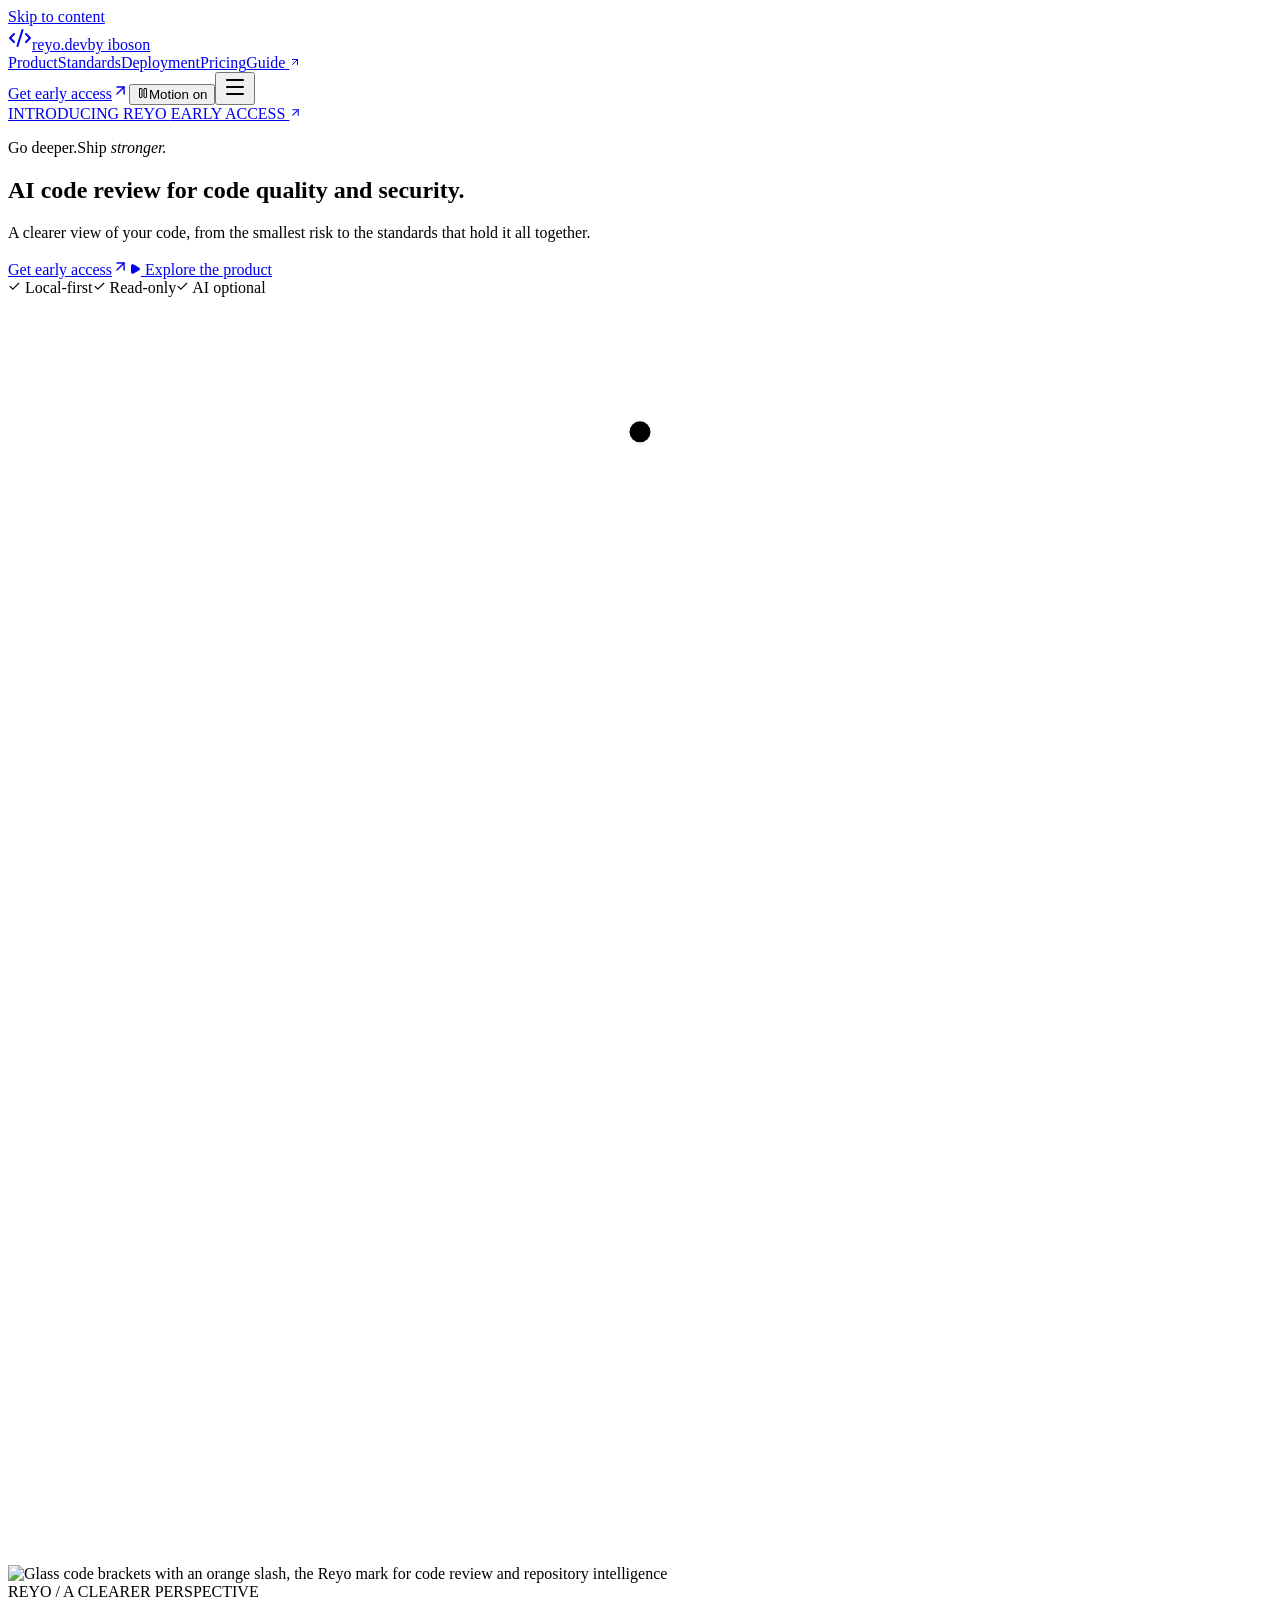
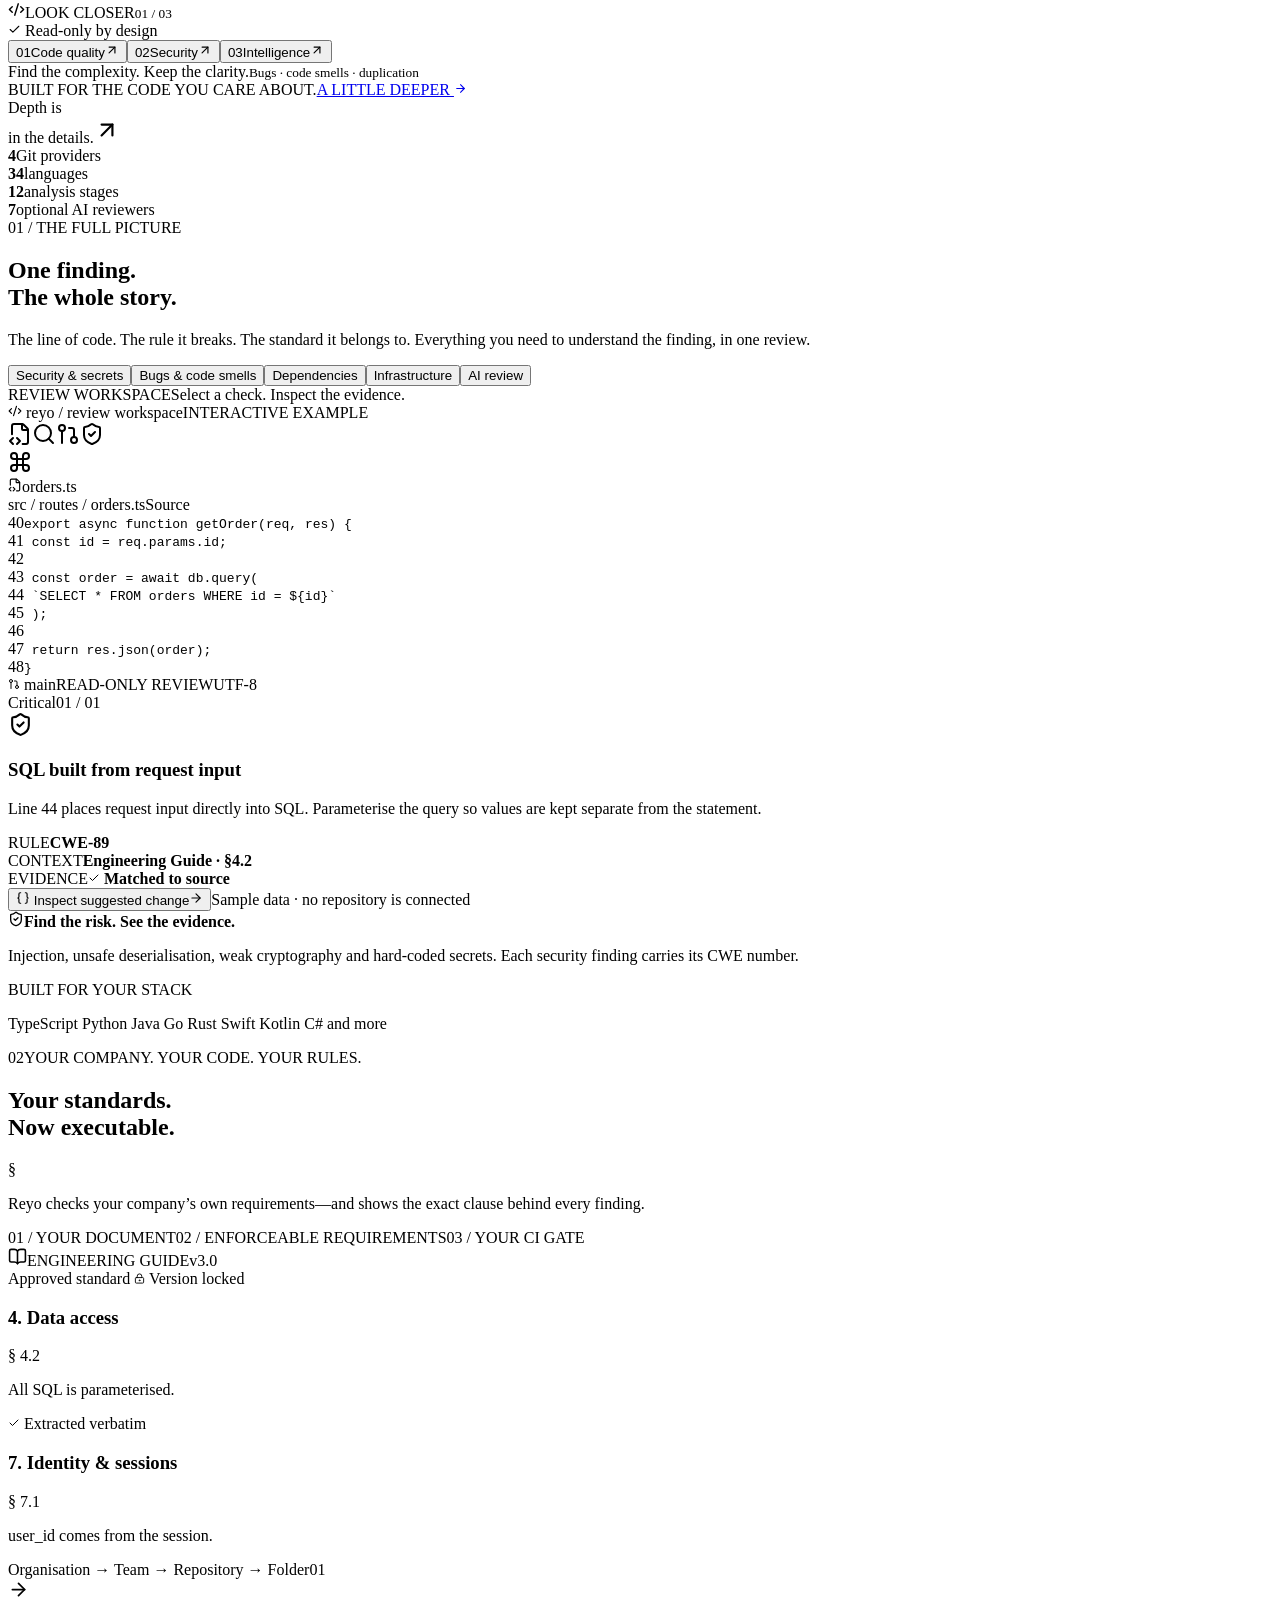
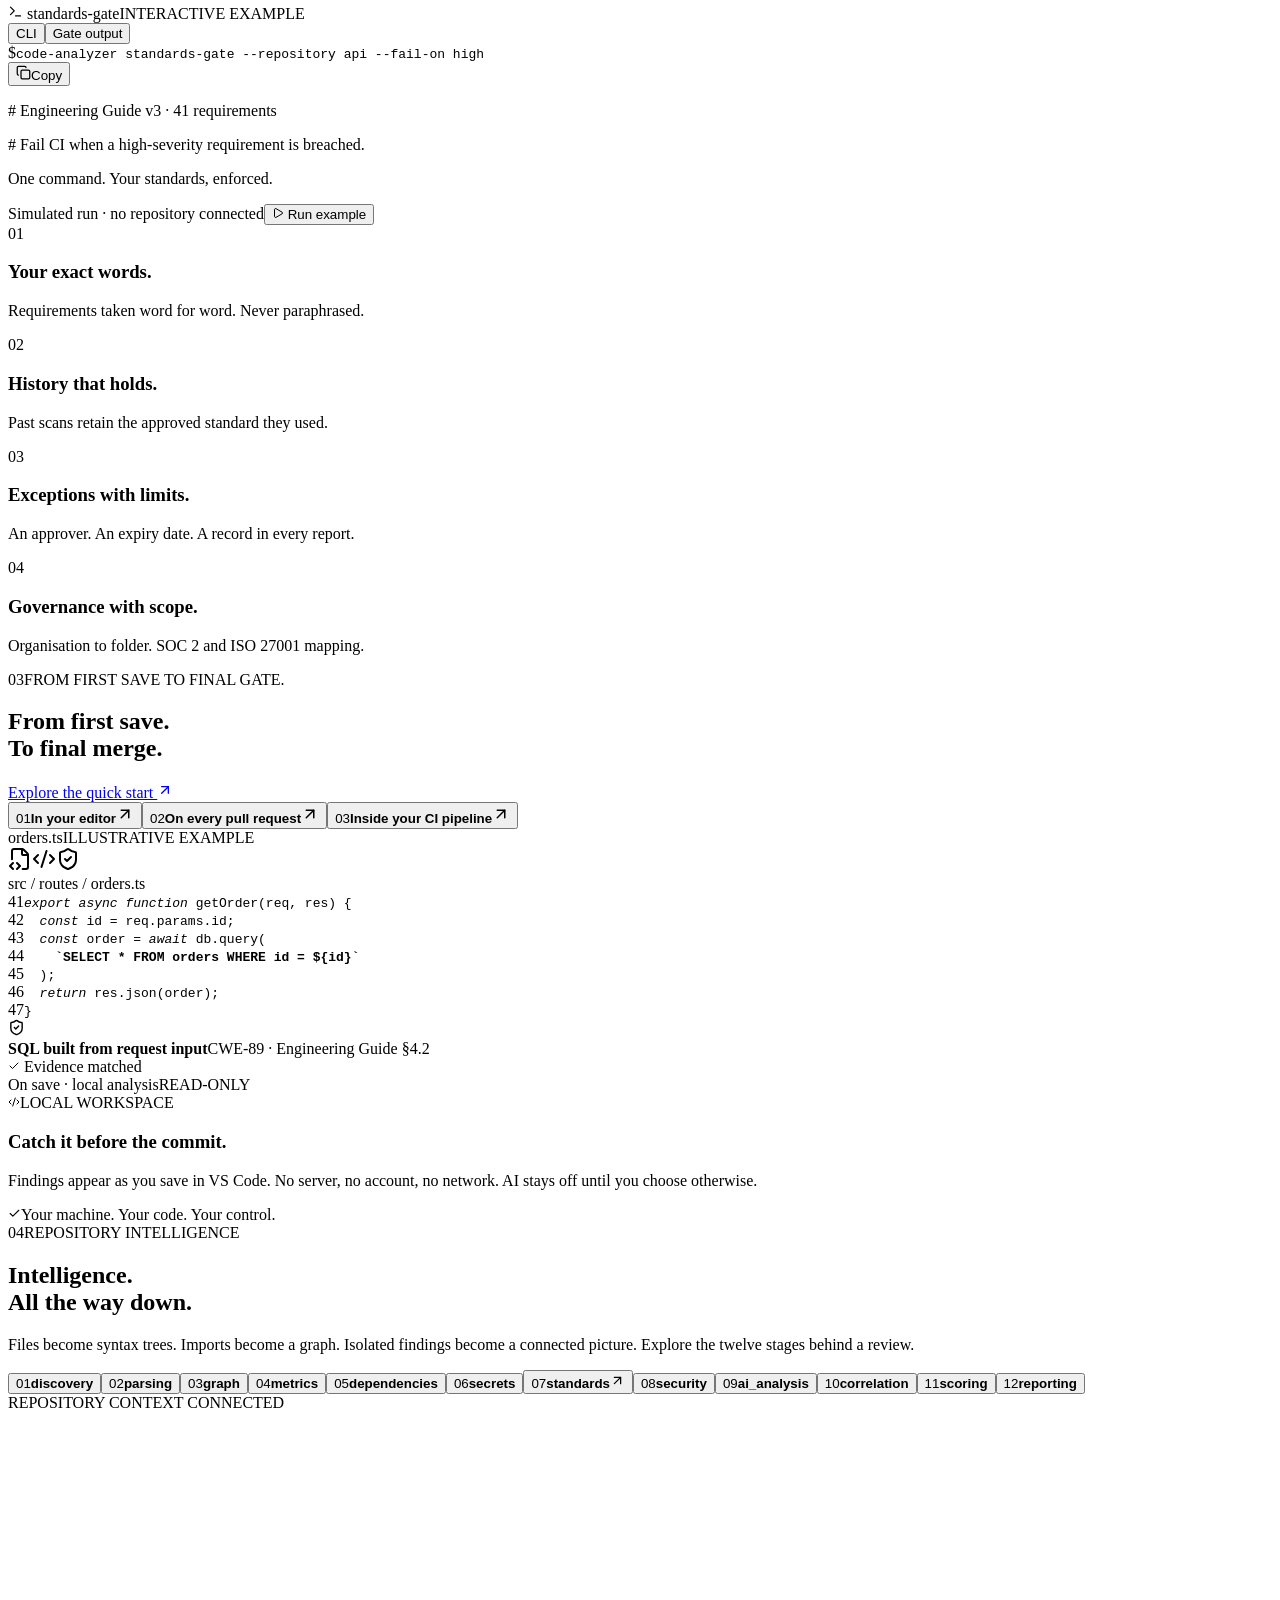
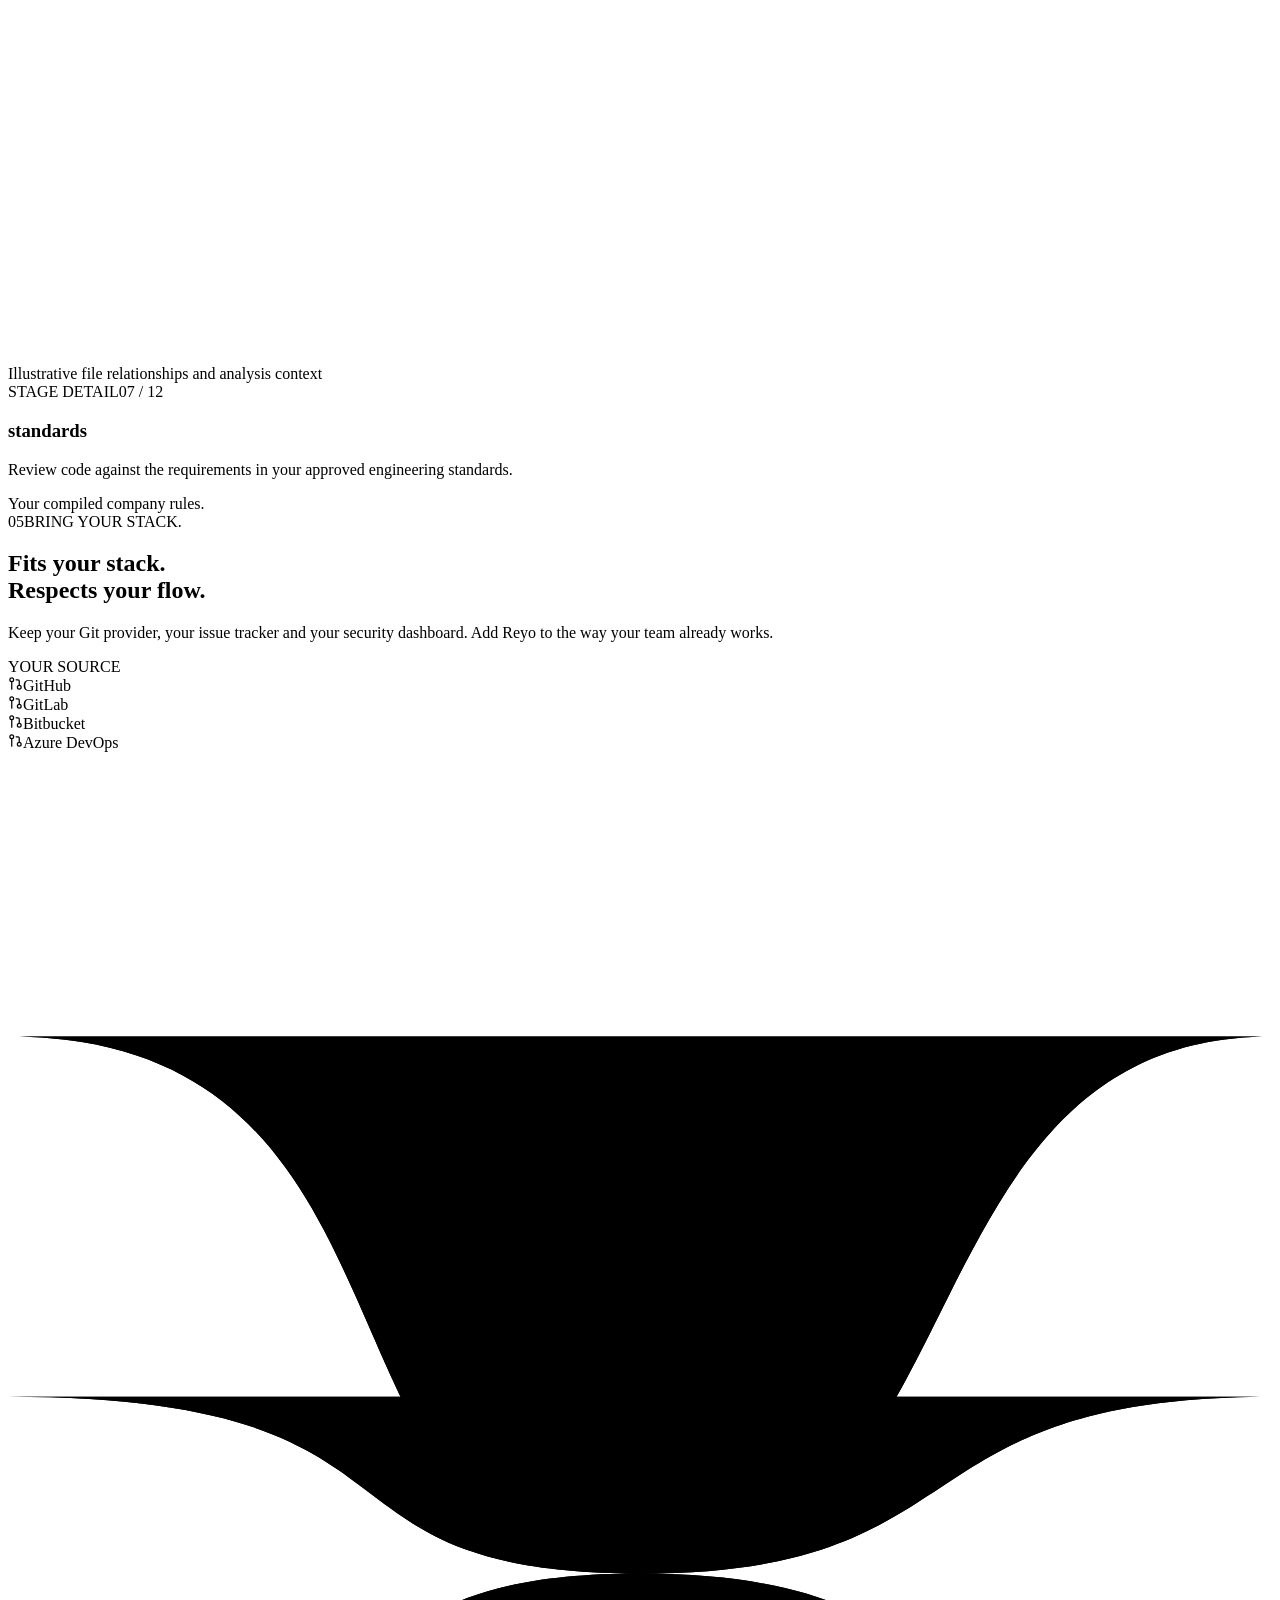
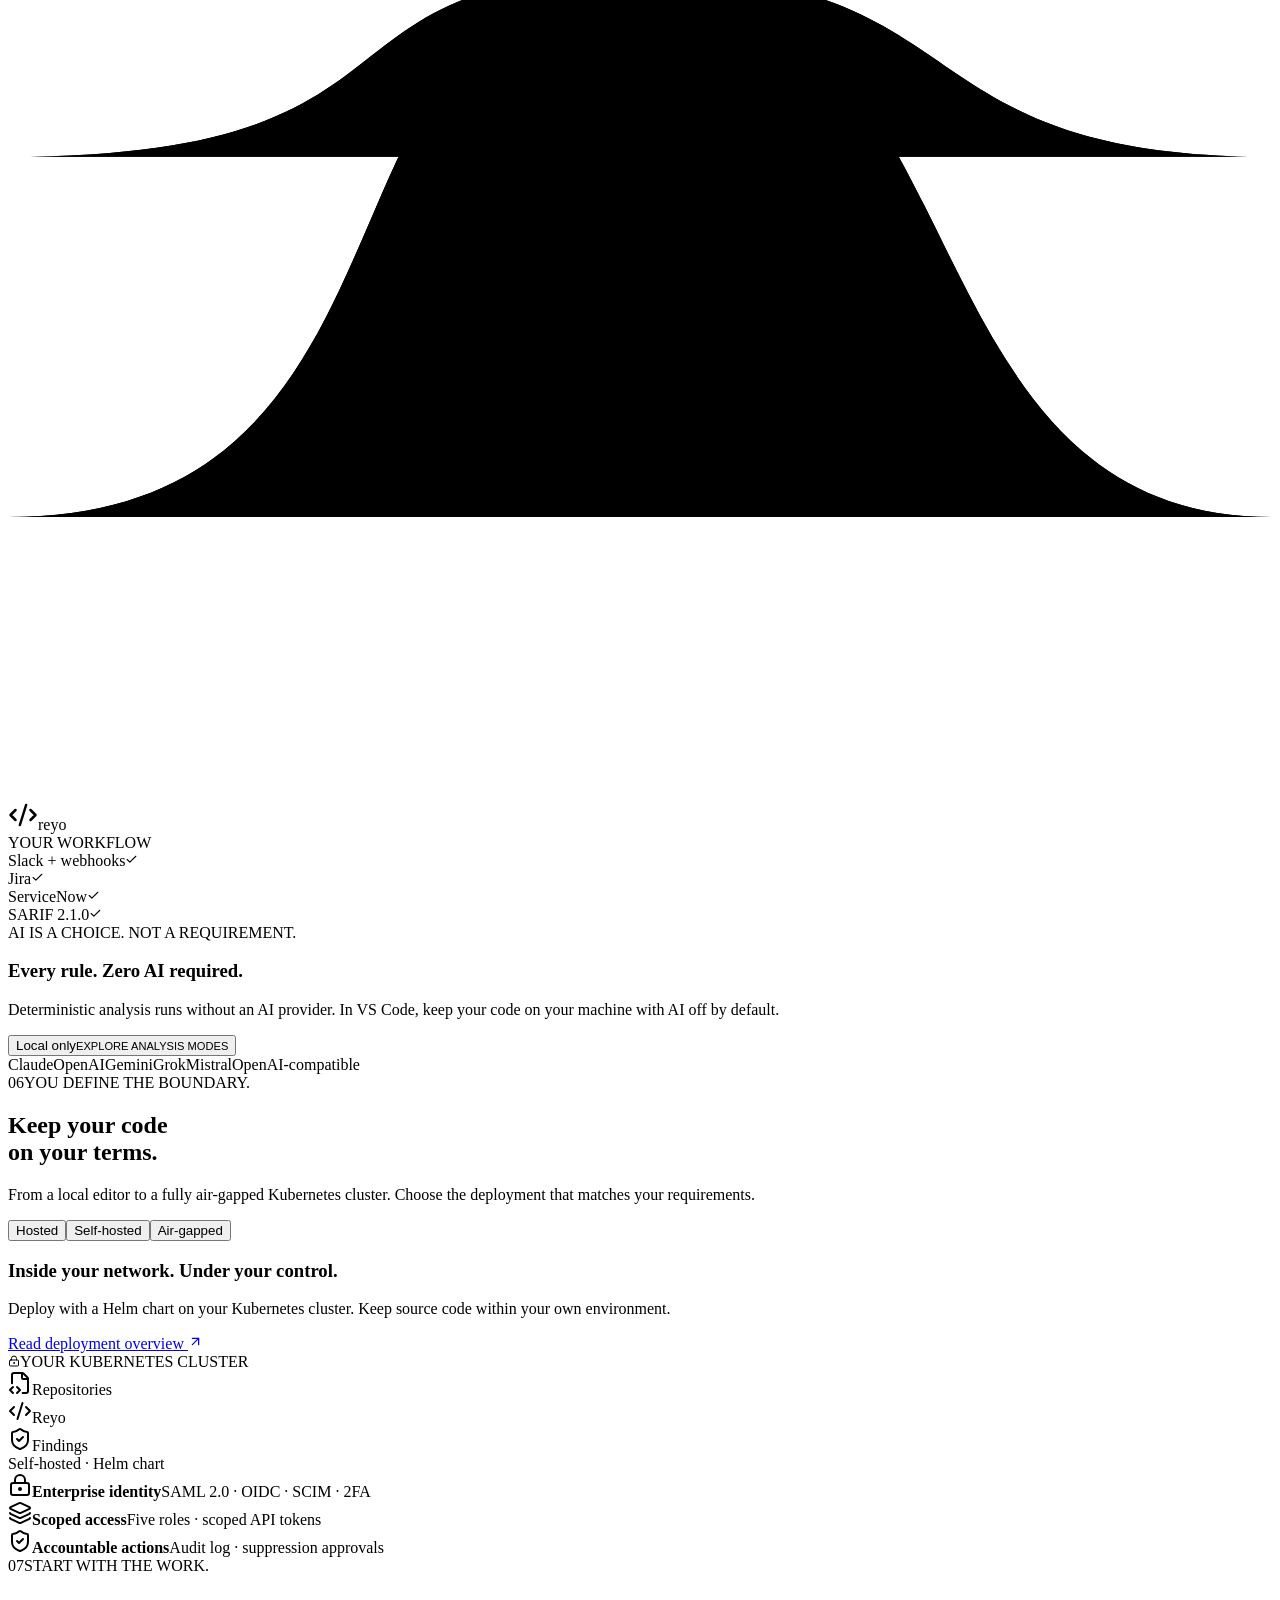
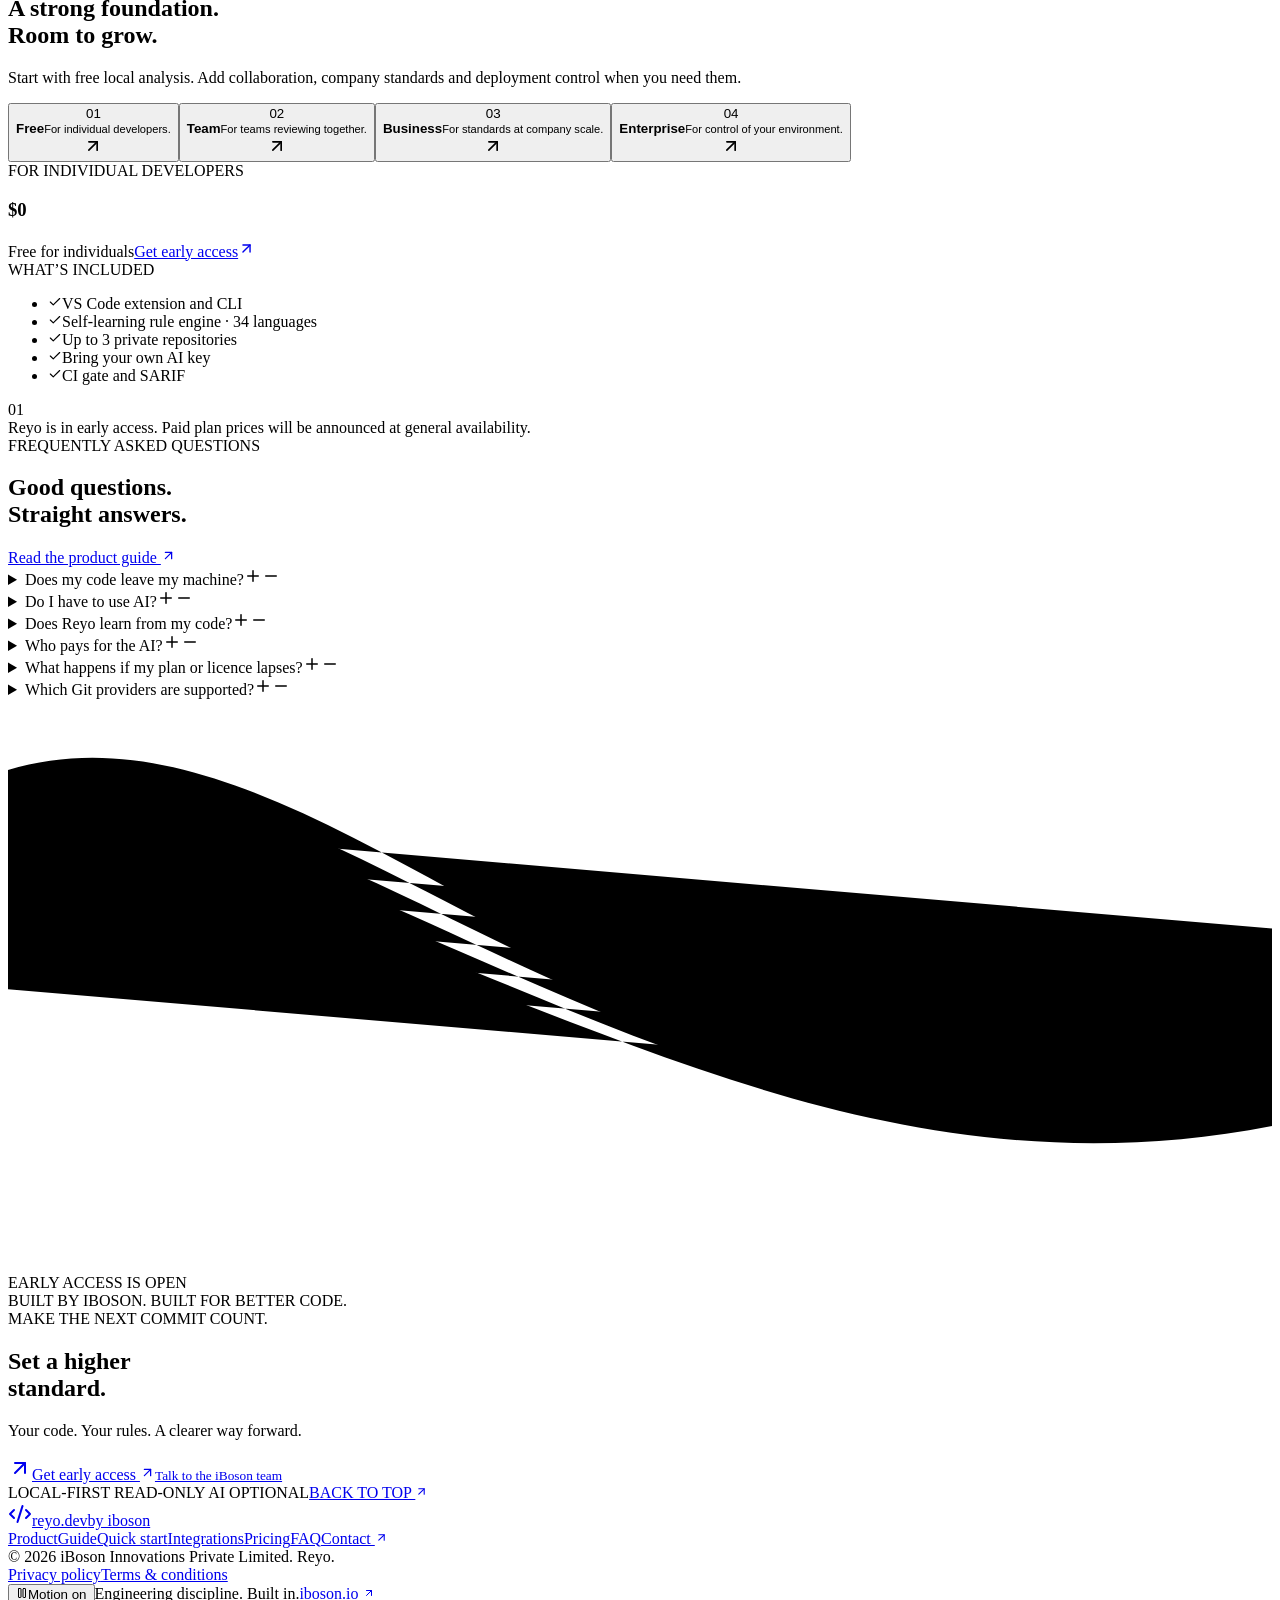
==== commit 9a2b55cd: "Pre-render every page for search engines; drop the fixed rule count Each page is now its own HTML fi" ====
--- a/index.html
+++ b/index.html
@@ -1,4 +1,42 @@
 <!doctype html>
-<html lang="en"><head><meta charset="UTF-8"/><meta name="viewport" content="width=device-width, initial-scale=1.0"/><meta name="theme-color" content="#2451ee"/><meta name="description" content="Reyo by iBoson. Review code against 824 built-in rules and your own engineering standards. Local-first analysis, optional AI, and evidence for every finding."/><title>reyo.dev by iBoson — Go deeper. Ship stronger.</title><link rel="preload" href="./fonts/nimbus-sans-regular.woff" as="font" type="font/woff" crossorigin/><link rel="preload" href="./fonts/manrope-regular.woff" as="font" type="font/woff" crossorigin/><link rel="icon" type="image/svg+xml" href="./favicon.svg"/>  <script type="module" crossorigin src="./assets/index-CQ8JCjd6.js"></script>
-  <link rel="stylesheet" crossorigin href="./assets/index-DJ4ry3-c.css">
-</head><body><div id="root"></div></body></html>
+<html lang="en">
+  <head>
+    <meta charset="UTF-8"/>
+    <meta name="viewport" content="width=device-width, initial-scale=1.0"/>
+    <title>reyo.dev — AI Code Review, Code Quality &amp; Security Analysis</title>
+    <meta name="description" content="Reyo reviews whole repositories and pull requests against your engineering standards with a self-learning rule engine. Local-first, read-only, AI optional."/>
+    <meta name="robots" content="index, follow, max-image-preview:large, max-snippet:-1"/>
+    <link rel="canonical" href="https://iboson-io.github.io/reyo-website/"/>
+    <meta property="og:type" content="website"/>
+    <meta property="og:site_name" content="reyo.dev"/>
+    <meta property="og:locale" content="en_US"/>
+    <meta property="og:title" content="reyo.dev — AI Code Review, Code Quality &amp; Security Analysis"/>
+    <meta property="og:description" content="Reyo reviews whole repositories and pull requests against your engineering standards with a self-learning rule engine. Local-first, read-only, AI optional."/>
+    <meta property="og:url" content="https://iboson-io.github.io/reyo-website/"/>
+    <meta property="og:image" content="https://iboson-io.github.io/reyo-website/og-image.png"/>
+    <meta property="og:image:width" content="1200"/>
+    <meta property="og:image:height" content="630"/>
+    <meta property="og:image:alt" content="reyo.dev — AI code review for code quality, security and repository intelligence"/>
+    <meta name="twitter:card" content="summary_large_image"/>
+    <meta name="twitter:title" content="reyo.dev — AI Code Review, Code Quality &amp; Security Analysis"/>
+    <meta name="twitter:description" content="Reyo reviews whole repositories and pull requests against your engineering standards with a self-learning rule engine. Local-first, read-only, AI optional."/>
+    <meta name="twitter:image" content="https://iboson-io.github.io/reyo-website/og-image.png"/>
+    <meta name="twitter:image:alt" content="reyo.dev — AI code review for code quality, security and repository intelligence"/>
+    <link rel="preload" as="image" type="image/webp" imagesrcset="/reyo-website/art/code-sculpture-640.webp 640w, /reyo-website/art/code-sculpture-960.webp 960w, /reyo-website/art/code-sculpture-1254.webp 1254w" imagesizes="(max-width: 759px) 92vw, 46vw" fetchpriority="high"/>
+    <script>(function(m){if(m)location.replace("/reyo-website/"+m[1]+'/')})(/^#\/(guide\/[\w-]+|privacy|terms)\/?$/.exec(location.hash))</script>
+    <script type="application/ld+json">{"@context":"https://schema.org","@graph":[{"@type":"Organization","@id":"https://iboson-io.github.io/reyo-website/#organization","name":"iBoson Innovations Private Limited","alternateName":"iBoson","url":"https://www.iboson.io/","email":"info@iboson.io","logo":{"@type":"ImageObject","url":"https://iboson-io.github.io/reyo-website/icon-512.png","width":512,"height":512}},{"@type":"WebSite","@id":"https://iboson-io.github.io/reyo-website/#website","url":"https://iboson-io.github.io/reyo-website/","name":"reyo.dev","alternateName":"Reyo","inLanguage":"en","publisher":{"@id":"https://iboson-io.github.io/reyo-website/#organization"}},{"@type":"SoftwareApplication","@id":"https://iboson-io.github.io/reyo-website/#software","name":"Reyo","url":"https://iboson-io.github.io/reyo-website/","description":"Reyo reviews whole repositories and pull requests against your engineering standards with a self-learning rule engine. Local-first, read-only, AI optional.","applicationCategory":"DeveloperApplication","applicationSubCategory":"Code review and static analysis","operatingSystem":"Windows, macOS, Linux","image":"https://iboson-io.github.io/reyo-website/og-image.png","publisher":{"@id":"https://iboson-io.github.io/reyo-website/#organization"},"featureList":["Self-learning rules: AI findings become proven, admin-approved deterministic rules","Static analysis across 34 languages","Pull request review on GitHub, GitLab, Bitbucket and Azure DevOps","Company engineering standards as enforceable requirements","CI quality gates and SARIF 2.1.0 export","Optional AI review with your own provider and key","Hosted, self-hosted Kubernetes and air-gapped deployment"],"offers":{"@type":"Offer","name":"Free","price":"0","priceCurrency":"USD","description":"Free for individual developers"}},{"@type":"FAQPage","@id":"https://iboson-io.github.io/reyo-website/#faq","mainEntity":[{"@type":"Question","name":"Does my code leave my machine?","acceptedAnswer":{"@type":"Answer","text":"Not in VS Code with AI off, which is the default. If you turn AI on, code goes only to the provider you choose, using your own key. A self-hosted installation can run with no outbound network."}},{"@type":"Question","name":"Do I have to use AI?","acceptedAnswer":{"@type":"Answer","text":"No. The rule engine is deterministic and runs without an AI provider. AI review is an optional additional layer."}},{"@type":"Question","name":"Does Reyo learn from my code?","acceptedAnswer":{"@type":"Answer","text":"Yes. When AI review finds a defect, Reyo can turn it into a deterministic rule, prove it against your code, and add it to your organisation’s rules once an admin approves it. From then on it runs on every scan with no AI call. Rules learned from your code are never shared with other organisations."}},{"@type":"Question","name":"Who pays for the AI?","acceptedAnswer":{"@type":"Answer","text":"You pay your provider directly using your own key. Reyo does not mark up AI usage. Rescans reuse earlier AI results for unchanged code, so you only pay for what is new."}},{"@type":"Question","name":"What happens if my plan or licence lapses?","acceptedAnswer":{"@type":"Answer","text":"You drop to the free tier. Scanning keeps working and your data stays. Security checks are not switched off because of billing."}},{"@type":"Question","name":"Which Git providers are supported?","acceptedAnswer":{"@type":"Answer","text":"GitHub, GitLab, Bitbucket and Azure DevOps support repository scans and pull request review. On GitHub, you can also reply to a review comment to ask a follow-up question."}}]}]}</script>
+    <meta name="author" content="iBoson Innovations Private Limited"/>
+    <meta name="theme-color" content="#2451ee"/>
+    <meta name="format-detection" content="telephone=no"/>
+    <link rel="icon" type="image/svg+xml" href="/reyo-website/favicon.svg"/>
+    <link rel="apple-touch-icon" href="/reyo-website/apple-touch-icon.png"/>
+    <link rel="manifest" href="/reyo-website/site.webmanifest"/>
+    <link rel="preload" href="/reyo-website/fonts/nimbus-sans-regular.woff" as="font" type="font/woff" crossorigin/>
+    <link rel="preload" href="/reyo-website/fonts/manrope-regular.woff" as="font" type="font/woff" crossorigin/>
+    <script type="module" crossorigin src="/reyo-website/assets/index-DnbI3PFh.js"></script>
+    <link rel="stylesheet" crossorigin href="/reyo-website/assets/index-BP39_1HX.css">
+  </head>
+  <body>
+    <div id="root"><link rel="preload" as="image" imageSrcSet="/reyo-website/art/code-sculpture-640.webp 640w, /reyo-website/art/code-sculpture-960.webp 960w, /reyo-website/art/code-sculpture-1254.webp 1254w" imageSizes="(max-width: 759px) 92vw, 46vw" fetchPriority="high"/><a class="skip-link" href="#main">Skip to content</a><header class="site-header"><div class="reading-progress" aria-hidden="true"></div><div class="header-inner"><a class="logo " href="/reyo-website/"><span class="logo-mark"><svg xmlns="http://www.w3.org/2000/svg" width="24" height="24" viewBox="0 0 24 24" fill="none" stroke="currentColor" stroke-width="2" stroke-linecap="round" stroke-linejoin="round" class="lucide lucide-code-xml" aria-hidden="true"><path d="m18 16 4-4-4-4"></path><path d="m6 8-4 4 4 4"></path><path d="m14.5 4-5 16"></path></svg></span><span>reyo.dev<span class="byline">by iboson</span></span></a><nav aria-label="Main navigation" class="main-nav" id="main-nav"><a href="/reyo-website/#product">Product</a><a href="/reyo-website/#standards">Standards</a><a href="/reyo-website/#deployment">Deployment</a><a href="/reyo-website/#pricing">Pricing</a><a class="" href="/reyo-website/guide/overview/">Guide <svg xmlns="http://www.w3.org/2000/svg" width="12" height="12" viewBox="0 0 24 24" fill="none" stroke="currentColor" stroke-width="2" stroke-linecap="round" stroke-linejoin="round" class="lucide lucide-arrow-up-right" aria-hidden="true"><path d="M7 7h10v10"></path><path d="M7 17 17 7"></path></svg></a></nav><div class="nav-actions"><a class="button small" href="https://www.iboson.io/contact-us">Get early access<svg xmlns="http://www.w3.org/2000/svg" width="17" height="17" viewBox="0 0 24 24" fill="none" stroke="currentColor" stroke-width="2" stroke-linecap="round" stroke-linejoin="round" class="lucide lucide-arrow-up-right" aria-hidden="true"><path d="M7 7h10v10"></path><path d="M7 17 17 7"></path></svg></a><button type="button" class="motion-toggle" aria-label="Motion on: pause animations" title="Motion on: pause animations" aria-pressed="false"><svg xmlns="http://www.w3.org/2000/svg" width="12" height="12" viewBox="0 0 24 24" fill="none" stroke="currentColor" stroke-width="2" stroke-linecap="round" stroke-linejoin="round" class="lucide lucide-pause" aria-hidden="true"><rect x="14" y="3" width="5" height="18" rx="1"></rect><rect x="5" y="3" width="5" height="18" rx="1"></rect></svg><span>Motion on</span></button><button class="menu-toggle icon-button" aria-controls="main-nav" aria-expanded="false" aria-label="Open menu"><svg xmlns="http://www.w3.org/2000/svg" width="24" height="24" viewBox="0 0 24 24" fill="none" stroke="currentColor" stroke-width="2" stroke-linecap="round" stroke-linejoin="round" class="lucide lucide-menu" aria-hidden="true"><path d="M4 5h16"></path><path d="M4 12h16"></path><path d="M4 19h16"></path></svg></button></div></div></header><main id="main" tabindex="-1"><section class="hero" id="top"><div class="wrap hero-main"><div class="hero-copy"><a class="hero-announcement" href="/reyo-website/guide/overview/"><span class="status-dot"></span> INTRODUCING REYO <span class="announcement-rule"></span> EARLY ACCESS <svg xmlns="http://www.w3.org/2000/svg" width="13" height="13" viewBox="0 0 24 24" fill="none" stroke="currentColor" stroke-width="2" stroke-linecap="round" stroke-linejoin="round" class="lucide lucide-arrow-up-right" aria-hidden="true"><path d="M7 7h10v10"></path><path d="M7 17 17 7"></path></svg></a><p class="hero-title"><span class="hero-line"><span>Go deeper.</span></span><span class="hero-line"><span>Ship <em>stronger.</em></span></span></p><div class="hero-description"><h1 class="hero-kicker">AI code review for code quality and security.</h1><p>A clearer view of your code, from the smallest risk to the standards that hold it all together.</p></div><div class="hero-actions"><a class="button primary" href="https://www.iboson.io/contact-us">Get early access<svg xmlns="http://www.w3.org/2000/svg" width="17" height="17" viewBox="0 0 24 24" fill="none" stroke="currentColor" stroke-width="2" stroke-linecap="round" stroke-linejoin="round" class="lucide lucide-arrow-up-right" aria-hidden="true"><path d="M7 7h10v10"></path><path d="M7 17 17 7"></path></svg></a><a href="#product" class="text-link"><span class="play-icon"><svg xmlns="http://www.w3.org/2000/svg" width="12" height="12" viewBox="0 0 24 24" fill="currentColor" stroke="currentColor" stroke-width="2" stroke-linecap="round" stroke-linejoin="round" class="lucide lucide-play" aria-hidden="true"><path d="M5 5a2 2 0 0 1 3.008-1.728l11.997 6.998a2 2 0 0 1 .003 3.458l-12 7A2 2 0 0 1 5 19z"></path></svg></span> Explore the product</a></div><div class="hero-assurance"><span><svg xmlns="http://www.w3.org/2000/svg" width="13" height="13" viewBox="0 0 24 24" fill="none" stroke="currentColor" stroke-width="2" stroke-linecap="round" stroke-linejoin="round" class="lucide lucide-check" aria-hidden="true"><path d="M20 6 9 17l-5-5"></path></svg> Local-first</span><span><svg xmlns="http://www.w3.org/2000/svg" width="13" height="13" viewBox="0 0 24 24" fill="none" stroke="currentColor" stroke-width="2" stroke-linecap="round" stroke-linejoin="round" class="lucide lucide-check" aria-hidden="true"><path d="M20 6 9 17l-5-5"></path></svg> Read-only</span><span><svg xmlns="http://www.w3.org/2000/svg" width="13" height="13" viewBox="0 0 24 24" fill="none" stroke="currentColor" stroke-width="2" stroke-linecap="round" stroke-linejoin="round" class="lucide lucide-check" aria-hidden="true"><path d="M20 6 9 17l-5-5"></path></svg> AI optional</span></div></div><div class="instrument lens-0"><div class="artboard"><svg class="art-orbits" viewBox="0 0 600 600" fill="none" aria-hidden="true"><circle cx="300" cy="300" r="236"></circle><circle cx="300" cy="300" r="278" stroke-dasharray="2 8"></circle><path d="M300 5v20M300 575v20M5 300h20M575 300h20"></path><g class="orbit-point"><circle cx="300" cy="64" r="5" fill="currentColor" stroke="none"></circle></g></svg><div class="sculpture-track"><img class="sculpture" src="/reyo-website/art/code-sculpture-960.webp" srcSet="/reyo-website/art/code-sculpture-640.webp 640w, /reyo-website/art/code-sculpture-960.webp 960w, /reyo-website/art/code-sculpture-1254.webp 1254w" sizes="(max-width: 759px) 92vw, 46vw" alt="Glass code brackets with an orange slash, the Reyo mark for code review and repository intelligence" width="1254" height="1254" fetchPriority="high"/></div><span class="art-corner">REYO / A CLEARER PERSPECTIVE</span><div class="art-label"><span class="art-label-mark"><svg xmlns="http://www.w3.org/2000/svg" width="17" height="17" viewBox="0 0 24 24" fill="none" stroke="currentColor" stroke-width="2" stroke-linecap="round" stroke-linejoin="round" class="lucide lucide-code-xml" aria-hidden="true"><path d="m18 16 4-4-4-4"></path><path d="m6 8-4 4 4 4"></path><path d="m14.5 4-5 16"></path></svg></span><span>LOOK CLOSER<small>0<!-- -->1<!-- --> / 03</small></span></div><span class="art-proof"><svg xmlns="http://www.w3.org/2000/svg" width="13" height="13" viewBox="0 0 24 24" fill="none" stroke="currentColor" stroke-width="2" stroke-linecap="round" stroke-linejoin="round" class="lucide lucide-check" aria-hidden="true"><path d="M20 6 9 17l-5-5"></path></svg> Read-only by design</span></div><div class="instrument-controls" role="tablist" aria-label="Explore Reyo capabilities"><button role="tab" aria-selected="true" aria-controls="hero-lens-detail" tabindex="0"><span>0<!-- -->1</span>Code quality<svg xmlns="http://www.w3.org/2000/svg" width="14" height="14" viewBox="0 0 24 24" fill="none" stroke="currentColor" stroke-width="2" stroke-linecap="round" stroke-linejoin="round" class="lucide lucide-arrow-up-right" aria-hidden="true"><path d="M7 7h10v10"></path><path d="M7 17 17 7"></path></svg></button><button role="tab" aria-selected="false" aria-controls="hero-lens-detail" tabindex="-1"><span>0<!-- -->2</span>Security<svg xmlns="http://www.w3.org/2000/svg" width="14" height="14" viewBox="0 0 24 24" fill="none" stroke="currentColor" stroke-width="2" stroke-linecap="round" stroke-linejoin="round" class="lucide lucide-arrow-up-right" aria-hidden="true"><path d="M7 7h10v10"></path><path d="M7 17 17 7"></path></svg></button><button role="tab" aria-selected="false" aria-controls="hero-lens-detail" tabindex="-1"><span>0<!-- -->3</span>Intelligence<svg xmlns="http://www.w3.org/2000/svg" width="14" height="14" viewBox="0 0 24 24" fill="none" stroke="currentColor" stroke-width="2" stroke-linecap="round" stroke-linejoin="round" class="lucide lucide-arrow-up-right" aria-hidden="true"><path d="M7 7h10v10"></path><path d="M7 17 17 7"></path></svg></button></div><div class="instrument-detail" id="hero-lens-detail" role="tabpanel" aria-label="Code quality"><span class="state-enter">Find the complexity. Keep the clarity.</span><small>Bugs · code smells · duplication</small></div></div></div><div class="wrap hero-bottom"><span>BUILT FOR THE CODE YOU CARE ABOUT.</span><a href="#product">A LITTLE DEEPER <span class="scroll-mark"></span><svg xmlns="http://www.w3.org/2000/svg" width="13" height="13" viewBox="0 0 24 24" fill="none" stroke="currentColor" stroke-width="2" stroke-linecap="round" stroke-linejoin="round" class="lucide lucide-arrow-right" aria-hidden="true"><path d="M5 12h14"></path><path d="m12 5 7 7-7 7"></path></svg></a></div></section><section class="signal-band" aria-label="Reyo specifications"><div class="wrap signal-inner"><div class="signal-intro"><span>Depth is<br/>in the details.</span><svg xmlns="http://www.w3.org/2000/svg" width="26" height="26" viewBox="0 0 24 24" fill="none" stroke="currentColor" stroke-width="2" stroke-linecap="round" stroke-linejoin="round" class="lucide lucide-arrow-up-right" aria-hidden="true"><path d="M7 7h10v10"></path><path d="M7 17 17 7"></path></svg></div><div class="stat-strip"><div><b><span class="counter-value" aria-label="4">4</span></b><span>Git providers</span></div><div><b><span class="counter-value" aria-label="34">34</span></b><span>languages</span></div><div><b><span class="counter-value" aria-label="12">12</span></b><span>analysis stages</span></div><div><b><span class="counter-value" aria-label="7">7</span></b><span>optional AI reviewers</span></div></div></div></section><section class="product-section section" id="product" data-scroll-scene="true"><div class="wrap"><div class="section-heading"><div><div class="eyebrow"><span>01 / THE FULL PICTURE</span></div><h2>One finding.<br/><span>The whole story.</span></h2></div><p>The line of code. The rule it breaks. The standard it belongs to. Everything you need to understand the finding, in one review.</p></div><div role="tablist" aria-label="Analysis capabilities" class="tabs product-tabs"><span class="tab-indicator" aria-hidden="true" style="transform:translateX(0px);width:0"></span><button role="tab" type="button" aria-selected="true" tabindex="0">Security &amp; secrets</button><button role="tab" type="button" aria-selected="false" tabindex="-1">Bugs &amp; code smells</button><button role="tab" type="button" aria-selected="false" tabindex="-1">Dependencies</button><button role="tab" type="button" aria-selected="false" tabindex="-1">Infrastructure</button><button role="tab" type="button" aria-selected="false" tabindex="-1">AI review</button></div><div class="review-topline"><span><span class="status-dot"></span> REVIEW WORKSPACE</span><span>Select a check. Inspect the evidence.</span></div><div class="review-perspective"><div class="review-shell" role="tabpanel" aria-label="Security &amp; secrets"><div class="window-top"><div class="window-dots"><i></i><i></i><i></i></div><span class="workspace-label"><svg xmlns="http://www.w3.org/2000/svg" width="14" height="14" viewBox="0 0 24 24" fill="none" stroke="currentColor" stroke-width="2" stroke-linecap="round" stroke-linejoin="round" class="lucide lucide-code-xml" aria-hidden="true"><path d="m18 16 4-4-4-4"></path><path d="m6 8-4 4 4 4"></path><path d="m14.5 4-5 16"></path></svg> reyo <span>/</span> review workspace</span><span class="demo-badge">INTERACTIVE EXAMPLE</span></div><div class="review-body"><aside class="review-rail" aria-hidden="true"><svg xmlns="http://www.w3.org/2000/svg" width="24" height="24" viewBox="0 0 24 24" fill="none" stroke="currentColor" stroke-width="2" stroke-linecap="round" stroke-linejoin="round" class="lucide lucide-file-code-corner" aria-hidden="true"><path d="M4 12.15V4a2 2 0 0 1 2-2h8a2.4 2.4 0 0 1 1.706.706l3.588 3.588A2.4 2.4 0 0 1 20 8v12a2 2 0 0 1-2 2h-3.35"></path><path d="M14 2v5a1 1 0 0 0 1 1h5"></path><path d="m5 16-3 3 3 3"></path><path d="m9 22 3-3-3-3"></path></svg><svg xmlns="http://www.w3.org/2000/svg" width="24" height="24" viewBox="0 0 24 24" fill="none" stroke="currentColor" stroke-width="2" stroke-linecap="round" stroke-linejoin="round" class="lucide lucide-search" aria-hidden="true"><path d="m21 21-4.34-4.34"></path><circle cx="11" cy="11" r="8"></circle></svg><svg xmlns="http://www.w3.org/2000/svg" width="24" height="24" viewBox="0 0 24 24" fill="none" stroke="currentColor" stroke-width="2" stroke-linecap="round" stroke-linejoin="round" class="lucide lucide-git-pull-request" aria-hidden="true"><circle cx="18" cy="18" r="3"></circle><circle cx="6" cy="6" r="3"></circle><path d="M13 6h3a2 2 0 0 1 2 2v7"></path><line x1="6" x2="6" y1="9" y2="21"></line></svg><svg xmlns="http://www.w3.org/2000/svg" width="24" height="24" viewBox="0 0 24 24" fill="none" stroke="currentColor" stroke-width="2" stroke-linecap="round" stroke-linejoin="round" class="lucide lucide-shield-check rail-active" aria-hidden="true"><path d="M20 13c0 5-3.5 7.5-7.66 8.95a1 1 0 0 1-.67-.01C7.5 20.5 4 18 4 13V6a1 1 0 0 1 1-1c2 0 4.5-1.2 6.24-2.72a1.17 1.17 0 0 1 1.52 0C14.51 3.81 17 5 19 5a1 1 0 0 1 1 1z"></path><path d="m9 12 2 2 4-4"></path></svg><div></div><svg xmlns="http://www.w3.org/2000/svg" width="24" height="24" viewBox="0 0 24 24" fill="none" stroke="currentColor" stroke-width="2" stroke-linecap="round" stroke-linejoin="round" class="lucide lucide-command" aria-hidden="true"><path d="M15 6v12a3 3 0 1 0 3-3H6a3 3 0 1 0 3 3V6a3 3 0 1 0-3 3h12a3 3 0 1 0-3-3"></path></svg></aside><div class="editor"><div class="editor-tab"><svg xmlns="http://www.w3.org/2000/svg" width="14" height="14" viewBox="0 0 24 24" fill="none" stroke="currentColor" stroke-width="2" stroke-linecap="round" stroke-linejoin="round" class="lucide lucide-file-code-corner" aria-hidden="true"><path d="M4 12.15V4a2 2 0 0 1 2-2h8a2.4 2.4 0 0 1 1.706.706l3.588 3.588A2.4 2.4 0 0 1 20 8v12a2 2 0 0 1-2 2h-3.35"></path><path d="M14 2v5a1 1 0 0 0 1 1h5"></path><path d="m5 16-3 3 3 3"></path><path d="m9 22 3-3-3-3"></path></svg><span>orders.ts</span><span class="edited-dot"></span></div><div class="breadcrumbs">src  /  routes  /  orders.ts<span>Source</span></div><div class="code-lines" aria-label="Illustrative code"><div class="code-scroll state-enter"><div class="code-line "><span class="line-number" aria-hidden="true">40</span><code><span class=""></span><span class="syntax-keyword">export</span><span class=""> </span><span class="syntax-keyword">async</span><span class=""> </span><span class="syntax-keyword">function</span><span class=""> getOrder(req, res) {</span></code></div><div class="code-line "><span class="line-number" aria-hidden="true">41</span><code><span class="">  </span><span class="syntax-keyword">const</span><span class=""> id = req.params.id;</span></code></div><div class="code-line "><span class="line-number" aria-hidden="true">42</span><code><span class=""></span></code></div><div class="code-line "><span class="line-number" aria-hidden="true">43</span><code><span class="">  </span><span class="syntax-keyword">const</span><span class=""> order = </span><span class="syntax-keyword">await</span><span class=""> db.query(</span></code></div><div class="code-line highlight-line "><span class="line-number" aria-hidden="true">44</span><code><span class="">    </span><span class="syntax-string">`SELECT * FROM orders WHERE id = ${id}`</span><span class=""></span></code></div><div class="code-line "><span class="line-number" aria-hidden="true">45</span><code><span class="">  );</span></code></div><div class="code-line "><span class="line-number" aria-hidden="true">46</span><code><span class=""></span></code></div><div class="code-line "><span class="line-number" aria-hidden="true">47</span><code><span class="">  </span><span class="syntax-keyword">return</span><span class=""> res.json(order);</span></code></div><div class="code-line "><span class="line-number" aria-hidden="true">48</span><code><span class="">}</span></code></div></div></div><div class="editor-foot"><span><svg xmlns="http://www.w3.org/2000/svg" width="12" height="12" viewBox="0 0 24 24" fill="none" stroke="currentColor" stroke-width="2" stroke-linecap="round" stroke-linejoin="round" class="lucide lucide-git-pull-request" aria-hidden="true"><circle cx="18" cy="18" r="3"></circle><circle cx="6" cy="6" r="3"></circle><path d="M13 6h3a2 2 0 0 1 2 2v7"></path><line x1="6" x2="6" y1="9" y2="21"></line></svg> main</span><span>READ-ONLY REVIEW</span><span>UTF-8</span></div></div><div class="finding-panel"><div class="finding-top"><span class="severity critical"><span></span>Critical</span><span class="mono muted">01 / 01</span></div><svg xmlns="http://www.w3.org/2000/svg" width="25" height="25" viewBox="0 0 24 24" fill="none" stroke="currentColor" stroke-width="2" stroke-linecap="round" stroke-linejoin="round" class="lucide lucide-shield-check finding-icon" aria-hidden="true"><path d="M20 13c0 5-3.5 7.5-7.66 8.95a1 1 0 0 1-.67-.01C7.5 20.5 4 18 4 13V6a1 1 0 0 1 1-1c2 0 4.5-1.2 6.24-2.72a1.17 1.17 0 0 1 1.52 0C14.51 3.81 17 5 19 5a1 1 0 0 1 1 1z"></path><path d="m9 12 2 2 4-4"></path></svg><h3>SQL built from request input</h3><p>Line 44 places request input directly into SQL. Parameterise the query so values are kept separate from the statement.</p><div class="finding-evidence"><div><span>RULE</span><b>CWE-89</b></div><div><span>CONTEXT</span><b>Engineering Guide · §4.2</b></div><div><span>EVIDENCE</span><b class="mint"><svg xmlns="http://www.w3.org/2000/svg" width="12" height="12" viewBox="0 0 24 24" fill="none" stroke="currentColor" stroke-width="2" stroke-linecap="round" stroke-linejoin="round" class="lucide lucide-check" aria-hidden="true"><path d="M20 6 9 17l-5-5"></path></svg> Matched to source</b></div></div><button class="fix-button "><svg xmlns="http://www.w3.org/2000/svg" width="14" height="14" viewBox="0 0 24 24" fill="none" stroke="currentColor" stroke-width="2" stroke-linecap="round" stroke-linejoin="round" class="lucide lucide-braces" aria-hidden="true"><path d="M8 3H7a2 2 0 0 0-2 2v5a2 2 0 0 1-2 2 2 2 0 0 1 2 2v5c0 1.1.9 2 2 2h1"></path><path d="M16 21h1a2 2 0 0 0 2-2v-5c0-1.1.9-2 2-2a2 2 0 0 1-2-2V5a2 2 0 0 0-2-2h-1"></path></svg> <!-- -->Inspect suggested change<svg xmlns="http://www.w3.org/2000/svg" width="14" height="14" viewBox="0 0 24 24" fill="none" stroke="currentColor" stroke-width="2" stroke-linecap="round" stroke-linejoin="round" class="lucide lucide-arrow-right" aria-hidden="true"><path d="M5 12h14"></path><path d="m12 5 7 7-7 7"></path></svg></button><span class="finding-note">Sample data · no repository is connected</span></div></div><div class="review-context"><span><svg xmlns="http://www.w3.org/2000/svg" width="16" height="16" viewBox="0 0 24 24" fill="none" stroke="currentColor" stroke-width="2" stroke-linecap="round" stroke-linejoin="round" class="lucide lucide-shield-check" aria-hidden="true"><path d="M20 13c0 5-3.5 7.5-7.66 8.95a1 1 0 0 1-.67-.01C7.5 20.5 4 18 4 13V6a1 1 0 0 1 1-1c2 0 4.5-1.2 6.24-2.72a1.17 1.17 0 0 1 1.52 0C14.51 3.81 17 5 19 5a1 1 0 0 1 1 1z"></path><path d="m9 12 2 2 4-4"></path></svg><b>Find the risk. See the evidence.</b></span><p>Injection, unsafe deserialisation, weak cryptography and hard-coded secrets. Each security finding carries its CWE number.</p></div></div></div><div class="language-strip"><span>BUILT FOR YOUR STACK</span><p>TypeScript <i></i> Python <i></i> Java <i></i> Go <i></i> Rust <i></i> Swift <i></i> Kotlin <i></i> C# <i></i> and more</p></div></div></section><section class="standards-section section" id="standards" data-scroll-scene="true"><div class="wrap"><div class="standards-heading"><div><div class="eyebrow"><span class="section-index">02</span><span>YOUR COMPANY. YOUR CODE. YOUR RULES.</span></div><h2>Your standards.<br/><span>Now executable.</span></h2></div><div class="standards-side"><span class="section-symbol" aria-hidden="true">§</span><p>Reyo checks your company’s own requirements—and shows the exact clause behind every finding.</p></div></div><div class="standards-path-label"><span>01 / YOUR DOCUMENT</span><span>02 / ENFORCEABLE REQUIREMENTS</span><span>03 / YOUR CI GATE</span></div><div class="standards-stage"><div class="standard-document"><div class="document-head"><svg xmlns="http://www.w3.org/2000/svg" width="19" height="19" viewBox="0 0 24 24" fill="none" stroke="currentColor" stroke-width="2" stroke-linecap="round" stroke-linejoin="round" class="lucide lucide-book-open" aria-hidden="true"><path d="M12 5v16"></path><path d="M20.001 19A2 2 0 0022 17V5a2 2 0 00-1.999-2L16 3.002A5 5 0 0012 5a5 5 0 00-4-2H4a2 2 0 00-2 2v12a2 2 0 001.999 2H8a5 5 0 014 2 5 5 0 014-2z"></path></svg><span>ENGINEERING GUIDE</span><span class="document-version">v3.0</span></div><div class="document-sub">Approved standard <span><svg xmlns="http://www.w3.org/2000/svg" width="11" height="11" viewBox="0 0 24 24" fill="none" stroke="currentColor" stroke-width="2" stroke-linecap="round" stroke-linejoin="round" class="lucide lucide-lock-keyhole" aria-hidden="true"><circle cx="12" cy="16" r="1"></circle><rect x="3" y="10" width="18" height="12" rx="2"></rect><path d="M7 10V7a5 5 0 0 1 10 0v3"></path></svg> Version locked</span></div><h3>4. Data access</h3><div class="document-ghost"></div><div class="document-ghost short"></div><div class="clause"><span>§ 4.2</span><p>All SQL is parameterised.</p><span class="clause-tag"><svg xmlns="http://www.w3.org/2000/svg" width="12" height="12" viewBox="0 0 24 24" fill="none" stroke="currentColor" stroke-width="2" stroke-linecap="round" stroke-linejoin="round" class="lucide lucide-check" aria-hidden="true"><path d="M20 6 9 17l-5-5"></path></svg> Extracted verbatim</span></div><h3>7. Identity &amp; sessions</h3><div class="clause quiet"><span>§ 7.1</span><p>user_id comes from the session.</p></div><div class="document-foot"><span>Organisation → Team → Repository → Folder</span><span>01</span></div></div><div class="standards-bridge"><svg xmlns="http://www.w3.org/2000/svg" width="21" height="21" viewBox="0 0 24 24" fill="none" stroke="currentColor" stroke-width="2" stroke-linecap="round" stroke-linejoin="round" class="lucide lucide-arrow-right" aria-hidden="true"><path d="M5 12h14"></path><path d="m12 5 7 7-7 7"></path></svg></div><div class="gate-terminal "><div class="terminal-header"><span><svg xmlns="http://www.w3.org/2000/svg" width="15" height="15" viewBox="0 0 24 24" fill="none" stroke="currentColor" stroke-width="2" stroke-linecap="round" stroke-linejoin="round" class="lucide lucide-terminal" aria-hidden="true"><path d="M12 19h8"></path><path d="m4 17 6-6-6-6"></path></svg> standards-gate</span><span class="demo-badge">INTERACTIVE EXAMPLE</span></div><div role="tablist" aria-label="Standards gate example" class="tabs "><span class="tab-indicator" aria-hidden="true" style="transform:translateX(0px);width:0"></span><button role="tab" type="button" aria-selected="true" tabindex="0">CLI</button><button role="tab" type="button" aria-selected="false" tabindex="-1">Gate output</button></div><div class="terminal-content"><div class="state-enter"><div class="terminal-command"><span>$</span><code>code-analyzer standards-gate --repository api --fail-on high<i class="terminal-cursor" aria-hidden="true"></i></code></div><button class="copy-button " aria-label="Copy code"><svg xmlns="http://www.w3.org/2000/svg" width="15" height="15" viewBox="0 0 24 24" fill="none" stroke="currentColor" stroke-width="2" stroke-linecap="round" stroke-linejoin="round" class="lucide lucide-copy" aria-hidden="true"><rect width="14" height="14" x="8" y="8" rx="2" ry="2"></rect><path d="M4 16c-1.1 0-2-.9-2-2V4c0-1.1.9-2 2-2h10c1.1 0 2 .9 2 2"></path></svg><span aria-live="polite">Copy</span></button><div class="terminal-divider"></div><p class="terminal-muted"># Engineering Guide v3 · 41 requirements</p><p class="terminal-muted"># Fail CI when a high-severity requirement is breached.</p><p class="terminal-comment">One command. Your standards, enforced.</p></div></div><div class="terminal-actions"><span>Simulated run · no repository connected</span><button><svg xmlns="http://www.w3.org/2000/svg" width="12" height="12" viewBox="0 0 24 24" fill="none" stroke="currentColor" stroke-width="2" stroke-linecap="round" stroke-linejoin="round" class="lucide lucide-play" aria-hidden="true"><path d="M5 5a2 2 0 0 1 3.008-1.728l11.997 6.998a2 2 0 0 1 .003 3.458l-12 7A2 2 0 0 1 5 19z"></path></svg> <!-- -->Run example</button></div><span class="sr-only" aria-live="polite"></span></div></div><div class="standards-principles"><div><span>01</span><h3>Your exact words.</h3><p>Requirements taken word for word. Never paraphrased.</p></div><div><span>02</span><h3>History that holds.</h3><p>Past scans retain the approved standard they used.</p></div><div><span>03</span><h3>Exceptions with limits.</h3><p>An approver. An expiry date. A record in every report.</p></div><div><span>04</span><h3>Governance with scope.</h3><p>Organisation to folder. SOC 2 and ISO 27001 mapping.</p></div></div></div></section><section class="workflow-section section" id="workflow" data-scroll-scene="true"><div class="wrap"><div class="section-heading"><div><div class="eyebrow"><span class="section-index">03</span><span>FROM FIRST SAVE TO FINAL GATE.</span></div><h2>From first save.<br/><span>To final merge.</span></h2></div><a class="text-link" href="/reyo-website/guide/quick-start/">Explore the quick start <svg xmlns="http://www.w3.org/2000/svg" width="16" height="16" viewBox="0 0 24 24" fill="none" stroke="currentColor" stroke-width="2" stroke-linecap="round" stroke-linejoin="round" class="lucide lucide-arrow-up-right" aria-hidden="true"><path d="M7 7h10v10"></path><path d="M7 17 17 7"></path></svg></a></div><div class="workflow-layout"><div class="workflow-list" role="tablist" aria-label="Developer workflow" aria-orientation="vertical"><button role="tab" aria-selected="true" tabindex="0"><span>0<!-- -->1</span><b>In your editor</b><svg xmlns="http://www.w3.org/2000/svg" width="18" height="18" viewBox="0 0 24 24" fill="none" stroke="currentColor" stroke-width="2" stroke-linecap="round" stroke-linejoin="round" class="lucide lucide-arrow-up-right" aria-hidden="true"><path d="M7 7h10v10"></path><path d="M7 17 17 7"></path></svg></button><button role="tab" aria-selected="false" tabindex="-1"><span>0<!-- -->2</span><b>On every pull request</b><svg xmlns="http://www.w3.org/2000/svg" width="18" height="18" viewBox="0 0 24 24" fill="none" stroke="currentColor" stroke-width="2" stroke-linecap="round" stroke-linejoin="round" class="lucide lucide-arrow-up-right" aria-hidden="true"><path d="M7 7h10v10"></path><path d="M7 17 17 7"></path></svg></button><button role="tab" aria-selected="false" tabindex="-1"><span>0<!-- -->3</span><b>Inside your CI pipeline</b><svg xmlns="http://www.w3.org/2000/svg" width="18" height="18" viewBox="0 0 24 24" fill="none" stroke="currentColor" stroke-width="2" stroke-linecap="round" stroke-linejoin="round" class="lucide lucide-arrow-up-right" aria-hidden="true"><path d="M7 7h10v10"></path><path d="M7 17 17 7"></path></svg></button></div><div class="workflow-detail" role="tabpanel" aria-label="LOCAL WORKSPACE"><div class="workflow-scene scene-mode-0"><div class="scene-bar"><span class="scene-window-dots"><i></i><i></i><i></i></span><span>orders.ts</span><span>ILLUSTRATIVE EXAMPLE</span></div><div class="editor-scene"><aside><svg xmlns="http://www.w3.org/2000/svg" width="24" height="24" viewBox="0 0 24 24" fill="none" stroke="currentColor" stroke-width="2" stroke-linecap="round" stroke-linejoin="round" class="lucide lucide-file-code-corner" aria-hidden="true"><path d="M4 12.15V4a2 2 0 0 1 2-2h8a2.4 2.4 0 0 1 1.706.706l3.588 3.588A2.4 2.4 0 0 1 20 8v12a2 2 0 0 1-2 2h-3.35"></path><path d="M14 2v5a1 1 0 0 0 1 1h5"></path><path d="m5 16-3 3 3 3"></path><path d="m9 22 3-3-3-3"></path></svg><svg xmlns="http://www.w3.org/2000/svg" width="24" height="24" viewBox="0 0 24 24" fill="none" stroke="currentColor" stroke-width="2" stroke-linecap="round" stroke-linejoin="round" class="lucide lucide-code-xml" aria-hidden="true"><path d="m18 16 4-4-4-4"></path><path d="m6 8-4 4 4 4"></path><path d="m14.5 4-5 16"></path></svg><svg xmlns="http://www.w3.org/2000/svg" width="24" height="24" viewBox="0 0 24 24" fill="none" stroke="currentColor" stroke-width="2" stroke-linecap="round" stroke-linejoin="round" class="lucide lucide-shield-check" aria-hidden="true"><path d="M20 13c0 5-3.5 7.5-7.66 8.95a1 1 0 0 1-.67-.01C7.5 20.5 4 18 4 13V6a1 1 0 0 1 1-1c2 0 4.5-1.2 6.24-2.72a1.17 1.17 0 0 1 1.52 0C14.51 3.81 17 5 19 5a1 1 0 0 1 1 1z"></path><path d="m9 12 2 2 4-4"></path></svg></aside><div class="scene-code"><span class="scene-file">src / routes / orders.ts</span><div class="scene-code-line "><span>41</span><code><em>export async function</em> getOrder(req, res) <!-- -->{</code></div><div class="scene-code-line "><span>42</span><code>  <em>const</em> id = req.params.id;</code></div><div class="scene-code-line "><span>43</span><code>  <em>const</em> order = <em>await</em> db.query(</code></div><div class="scene-code-line scene-risk"><span>44</span><code>    <b>`SELECT * FROM orders WHERE id = ${id}`</b></code></div><div class="scene-code-line "><span>45</span><code>  );</code></div><div class="scene-code-line "><span>46</span><code>  <em>return</em> res.json(order);</code></div><div class="scene-code-line "><span>47</span><code>}</code></div><div class="scene-inline-finding"><svg xmlns="http://www.w3.org/2000/svg" width="17" height="17" viewBox="0 0 24 24" fill="none" stroke="currentColor" stroke-width="2" stroke-linecap="round" stroke-linejoin="round" class="lucide lucide-shield-check" aria-hidden="true"><path d="M20 13c0 5-3.5 7.5-7.66 8.95a1 1 0 0 1-.67-.01C7.5 20.5 4 18 4 13V6a1 1 0 0 1 1-1c2 0 4.5-1.2 6.24-2.72a1.17 1.17 0 0 1 1.52 0C14.51 3.81 17 5 19 5a1 1 0 0 1 1 1z"></path><path d="m9 12 2 2 4-4"></path></svg><div><b>SQL built from request input</b><span>CWE-89 · Engineering Guide §4.2</span></div><span class="scene-match"><svg xmlns="http://www.w3.org/2000/svg" width="12" height="12" viewBox="0 0 24 24" fill="none" stroke="currentColor" stroke-width="2" stroke-linecap="round" stroke-linejoin="round" class="lucide lucide-check" aria-hidden="true"><path d="M20 6 9 17l-5-5"></path></svg> Evidence matched</span></div><div class="scene-scan" aria-hidden="true"></div></div></div><div class="scene-bottom"><span class="status-dot"></span><span>On save · local analysis</span><span>READ-ONLY</span></div></div><div class="workflow-detail-copy state-enter"><span class="mono micro mint"><svg xmlns="http://www.w3.org/2000/svg" width="12" height="12" viewBox="0 0 24 24" fill="none" stroke="currentColor" stroke-width="2" stroke-linecap="round" stroke-linejoin="round" class="lucide lucide-code-xml" aria-hidden="true"><path d="m18 16 4-4-4-4"></path><path d="m6 8-4 4 4 4"></path><path d="m14.5 4-5 16"></path></svg>LOCAL WORKSPACE</span><h3>Catch it before the commit.</h3><p>Findings appear as you save in VS Code. No server, no account, no network. AI stays off until you choose otherwise.</p><span class="workflow-bottom"><svg xmlns="http://www.w3.org/2000/svg" width="13" height="13" viewBox="0 0 24 24" fill="none" stroke="currentColor" stroke-width="2" stroke-linecap="round" stroke-linejoin="round" class="lucide lucide-check" aria-hidden="true"><path d="M20 6 9 17l-5-5"></path></svg>Your machine. Your code. Your control.</span></div></div></div></div></section><section class="pipeline-section section" id="architecture" data-scroll-scene="true"><div class="wrap"><div class="section-heading"><div><div class="eyebrow"><span class="section-index">04</span><span>REPOSITORY INTELLIGENCE</span></div><h2>Intelligence.<br/><span>All the way down.</span></h2></div><p>Files become syntax trees. Imports become a graph. Isolated findings become a connected picture. Explore the twelve stages behind a review.</p></div><div class="pipeline-layout"><div class="pipeline-map"><button aria-pressed="false" class=""><span>01</span><b>discovery</b><span class="pipeline-dot"></span></button><button aria-pressed="false" class=""><span>02</span><b>parsing</b><span class="pipeline-dot"></span></button><button aria-pressed="false" class=""><span>03</span><b>graph</b><span class="pipeline-dot"></span></button><button aria-pressed="false" class=""><span>04</span><b>metrics</b><span class="pipeline-dot"></span></button><button aria-pressed="false" class=""><span>05</span><b>dependencies</b><span class="pipeline-dot"></span></button><button aria-pressed="false" class=""><span>06</span><b>secrets</b><span class="pipeline-dot"></span></button><button aria-pressed="true" class="active"><span>07</span><b>standards</b><svg xmlns="http://www.w3.org/2000/svg" width="15" height="15" viewBox="0 0 24 24" fill="none" stroke="currentColor" stroke-width="2" stroke-linecap="round" stroke-linejoin="round" class="lucide lucide-arrow-up-right" aria-hidden="true"><path d="M7 7h10v10"></path><path d="M7 17 17 7"></path></svg></button><button aria-pressed="false" class=""><span>08</span><b>security</b><span class="pipeline-dot"></span></button><button aria-pressed="false" class=""><span>09</span><b>ai_analysis</b><span class="pipeline-dot"></span></button><button aria-pressed="false" class=""><span>10</span><b>correlation</b><span class="pipeline-dot"></span></button><button aria-pressed="false" class=""><span>11</span><b>scoring</b><span class="pipeline-dot"></span></button><button aria-pressed="false" class=""><span>12</span><b>reporting</b><span class="pipeline-dot"></span></button></div><div class="engine-detail"><div class="engine-graph" aria-hidden="true"><div class="engine-graph-top"><span>REPOSITORY CONTEXT</span><span class="engine-pulse"><i></i> CONNECTED</span></div><svg viewBox="0 0 575 250" fill="none"><g class="graph-tracks"><path d="M149 80C190 80 180 48 220 48"></path><path d="M149 80C190 80 180 130 220 130"></path><path d="M149 180C190 180 180 130 220 130"></path><path d="M149 180C190 180 180 212 220 212"></path><path d="M336 48C380 48 370 80 414 80"></path><path d="M336 130C380 130 370 80 414 80"></path><path d="M336 130C380 130 370 180 414 180"></path><path d="M336 212C380 212 370 180 414 180"></path></g><g class="graph-signals"><path d="M149 80C190 80 180 48 220 48" style="animation-delay:0s"></path><path d="M149 80C190 80 180 130 220 130" style="animation-delay:-0.4s"></path><path d="M149 180C190 180 180 130 220 130" style="animation-delay:-0.8s"></path><path d="M149 180C190 180 180 212 220 212" style="animation-delay:-1.2000000000000002s"></path><path d="M336 48C380 48 370 80 414 80" style="animation-delay:-1.6s"></path><path d="M336 130C380 130 370 80 414 80" style="animation-delay:-2s"></path><path d="M336 130C380 130 370 180 414 180" style="animation-delay:-2.4000000000000004s"></path><path d="M336 212C380 212 370 180 414 180" style="animation-delay:-2.8000000000000003s"></path></g><g class="graph-node graph-node-active"><rect x="44" y="64" width="105" height="32" rx="4"></rect><circle cx="57" cy="80" r="2"></circle><text x="68" y="84">orders.ts</text></g><g class="graph-node "><rect x="44" y="164" width="105" height="32" rx="4"></rect><circle cx="57" cy="180" r="2"></circle><text x="68" y="184">auth.ts</text></g><g class="graph-node "><rect x="220" y="32" width="116" height="32" rx="4"></rect><circle cx="233" cy="48" r="2"></circle><text x="244" y="52">syntax tree</text></g><g class="graph-node graph-node-active"><rect x="220" y="114" width="116" height="32" rx="4"></rect><circle cx="233" cy="130" r="2"></circle><text x="244" y="134">import graph</text></g><g class="graph-node "><rect x="220" y="196" width="116" height="32" rx="4"></rect><circle cx="233" cy="212" r="2"></circle><text x="244" y="216">call graph</text></g><g class="graph-node "><rect x="414" y="64" width="115" height="32" rx="4"></rect><circle cx="427" cy="80" r="2"></circle><text x="438" y="84">security</text></g><g class="graph-node graph-node-active"><rect x="414" y="164" width="115" height="32" rx="4"></rect><circle cx="427" cy="180" r="2"></circle><text x="438" y="184">standards</text></g></svg><span class="graph-caption">Illustrative file relationships and analysis context</span></div><div class="pipeline-inspector"><div class="inspector-top"><span>STAGE DETAIL</span><span>07<!-- --> / 12</span></div><h3>standards</h3><p>Review code against the requirements in your approved engineering standards.</p><div class="stage-position"><span style="width:58.333333333333336%"></span></div><span class="mono micro muted">Your compiled company rules.</span></div></div></div></div></section><section class="integrations-section wrap section" id="integrations" data-scroll-scene="true"><div class="integrations-heading"><div class="eyebrow"><span class="section-index">05</span><span>BRING YOUR STACK.</span></div><h2>Fits your stack.<br/><span>Respects your flow.</span></h2><p>Keep your Git provider, your issue tracker and your security dashboard. Add Reyo to the way your team already works.</p></div><div class="connection-field" aria-label="Git providers connect to Reyo, with findings sent to your existing tools"><div class="connection-column"><span class="connection-category">YOUR SOURCE</span><div class="connection-item" style="animation-delay:0s"><svg xmlns="http://www.w3.org/2000/svg" width="15" height="15" viewBox="0 0 24 24" fill="none" stroke="currentColor" stroke-width="2" stroke-linecap="round" stroke-linejoin="round" class="lucide lucide-git-pull-request" aria-hidden="true"><circle cx="18" cy="18" r="3"></circle><circle cx="6" cy="6" r="3"></circle><path d="M13 6h3a2 2 0 0 1 2 2v7"></path><line x1="6" x2="6" y1="9" y2="21"></line></svg><span>GitHub</span><i></i></div><div class="connection-item" style="animation-delay:0.2s"><svg xmlns="http://www.w3.org/2000/svg" width="15" height="15" viewBox="0 0 24 24" fill="none" stroke="currentColor" stroke-width="2" stroke-linecap="round" stroke-linejoin="round" class="lucide lucide-git-pull-request" aria-hidden="true"><circle cx="18" cy="18" r="3"></circle><circle cx="6" cy="6" r="3"></circle><path d="M13 6h3a2 2 0 0 1 2 2v7"></path><line x1="6" x2="6" y1="9" y2="21"></line></svg><span>GitLab</span><i></i></div><div class="connection-item" style="animation-delay:0.4s"><svg xmlns="http://www.w3.org/2000/svg" width="15" height="15" viewBox="0 0 24 24" fill="none" stroke="currentColor" stroke-width="2" stroke-linecap="round" stroke-linejoin="round" class="lucide lucide-git-pull-request" aria-hidden="true"><circle cx="18" cy="18" r="3"></circle><circle cx="6" cy="6" r="3"></circle><path d="M13 6h3a2 2 0 0 1 2 2v7"></path><line x1="6" x2="6" y1="9" y2="21"></line></svg><span>Bitbucket</span><i></i></div><div class="connection-item" style="animation-delay:0.6000000000000001s"><svg xmlns="http://www.w3.org/2000/svg" width="15" height="15" viewBox="0 0 24 24" fill="none" stroke="currentColor" stroke-width="2" stroke-linecap="round" stroke-linejoin="round" class="lucide lucide-git-pull-request" aria-hidden="true"><circle cx="18" cy="18" r="3"></circle><circle cx="6" cy="6" r="3"></circle><path d="M13 6h3a2 2 0 0 1 2 2v7"></path><line x1="6" x2="6" y1="9" y2="21"></line></svg><span>Azure DevOps</span><i></i></div></div><div class="connection-center"><svg viewBox="0 0 200 260" preserveAspectRatio="none" aria-hidden="true"><g><path d="M0 45C70 45 45 130 100 130S140 45 200 45"></path><path d="M0 102C70 102 45 130 100 130S140 102 200 102"></path><path d="M0 159C70 159 45 130 100 130S140 159 200 159"></path><path d="M0 216C70 216 45 130 100 130S140 216 200 216"></path></g><g class="connection-signals"><path style="animation-delay:0s" d="M0 45C70 45 45 130 100 130S140 45 200 45"></path><path style="animation-delay:-0.7s" d="M0 102C70 102 45 130 100 130S140 102 200 102"></path><path style="animation-delay:-1.4s" d="M0 159C70 159 45 130 100 130S140 159 200 159"></path><path style="animation-delay:-2.0999999999999996s" d="M0 216C70 216 45 130 100 130S140 216 200 216"></path></g></svg><div class="connection-core"><svg xmlns="http://www.w3.org/2000/svg" width="30" height="30" viewBox="0 0 24 24" fill="none" stroke="currentColor" stroke-width="2" stroke-linecap="round" stroke-linejoin="round" class="lucide lucide-code-xml" aria-hidden="true"><path d="m18 16 4-4-4-4"></path><path d="m6 8-4 4 4 4"></path><path d="m14.5 4-5 16"></path></svg><span>reyo</span></div></div><div class="connection-column"><span class="connection-category">YOUR WORKFLOW</span><div class="connection-item output-item" style="animation-delay:0s"><i></i><span>Slack + webhooks</span><svg xmlns="http://www.w3.org/2000/svg" width="13" height="13" viewBox="0 0 24 24" fill="none" stroke="currentColor" stroke-width="2" stroke-linecap="round" stroke-linejoin="round" class="lucide lucide-check" aria-hidden="true"><path d="M20 6 9 17l-5-5"></path></svg></div><div class="connection-item output-item" style="animation-delay:0.2s"><i></i><span>Jira</span><svg xmlns="http://www.w3.org/2000/svg" width="13" height="13" viewBox="0 0 24 24" fill="none" stroke="currentColor" stroke-width="2" stroke-linecap="round" stroke-linejoin="round" class="lucide lucide-check" aria-hidden="true"><path d="M20 6 9 17l-5-5"></path></svg></div><div class="connection-item output-item" style="animation-delay:0.4s"><i></i><span>ServiceNow</span><svg xmlns="http://www.w3.org/2000/svg" width="13" height="13" viewBox="0 0 24 24" fill="none" stroke="currentColor" stroke-width="2" stroke-linecap="round" stroke-linejoin="round" class="lucide lucide-check" aria-hidden="true"><path d="M20 6 9 17l-5-5"></path></svg></div><div class="connection-item output-item" style="animation-delay:0.6000000000000001s"><i></i><span>SARIF 2.1.0</span><svg xmlns="http://www.w3.org/2000/svg" width="13" height="13" viewBox="0 0 24 24" fill="none" stroke="currentColor" stroke-width="2" stroke-linecap="round" stroke-linejoin="round" class="lucide lucide-check" aria-hidden="true"><path d="M20 6 9 17l-5-5"></path></svg></div></div></div><div class="ai-selector"><div><span class="eyebrow">AI IS A CHOICE. NOT A REQUIREMENT.</span><h3>Every rule. Zero AI required.</h3><p>Deterministic analysis runs without an AI provider. In VS Code, keep your code on your machine with AI off by default.</p></div><div class="ai-control"><button role="switch" aria-checked="false" aria-label="Explore optional AI review"><span class="switch-track"><span></span></span><span>Local only<small>EXPLORE ANALYSIS MODES</small></span></button><div class="providers "><span>Claude</span><span>OpenAI</span><span>Gemini</span><span>Grok</span><span>Mistral</span><span>OpenAI-compatible</span></div></div></div></section><section class="deployment-section" id="deployment" data-scroll-scene="true"><div class="wrap"><div class="section-heading"><div><div class="eyebrow"><span class="section-index">06</span><span>YOU DEFINE THE BOUNDARY.</span></div><h2>Keep your code<br/><span>on your terms.</span></h2></div><p>From a local editor to a fully air-gapped Kubernetes cluster. Choose the deployment that matches your requirements.</p></div><div class="deployment-layout"><div class="deployment-content"><div role="tablist" aria-label="Deployment options" class="tabs "><span class="tab-indicator" aria-hidden="true" style="transform:translateX(0px);width:0"></span><button role="tab" type="button" aria-selected="false" tabindex="-1">Hosted</button><button role="tab" type="button" aria-selected="true" tabindex="0">Self-hosted</button><button role="tab" type="button" aria-selected="false" tabindex="-1">Air-gapped</button></div><div class="state-enter" role="tabpanel" aria-label="Self-hosted"><h3>Inside your network. Under your control.</h3><p>Deploy with a Helm chart on your Kubernetes cluster. Keep source code within your own environment.</p><a class="text-link" href="/reyo-website/guide/deployment/">Read deployment overview <svg xmlns="http://www.w3.org/2000/svg" width="15" height="15" viewBox="0 0 24 24" fill="none" stroke="currentColor" stroke-width="2" stroke-linecap="round" stroke-linejoin="round" class="lucide lucide-arrow-up-right" aria-hidden="true"><path d="M7 7h10v10"></path><path d="M7 17 17 7"></path></svg></a></div></div><div class="boundary-diagram boundary-1" aria-label="Self-hosted deployment illustration"><span class="boundary-label"><svg xmlns="http://www.w3.org/2000/svg" width="12" height="12" viewBox="0 0 24 24" fill="none" stroke="currentColor" stroke-width="2" stroke-linecap="round" stroke-linejoin="round" class="lucide lucide-lock-keyhole" aria-hidden="true"><circle cx="12" cy="16" r="1"></circle><rect x="3" y="10" width="18" height="12" rx="2"></rect><path d="M7 10V7a5 5 0 0 1 10 0v3"></path></svg>YOUR KUBERNETES CLUSTER</span><div class="boundary-orbit orbit-one" aria-hidden="true"></div><div class="boundary-orbit orbit-two" aria-hidden="true"></div><div class="boundary-nodes state-enter"><div><svg xmlns="http://www.w3.org/2000/svg" width="24" height="24" viewBox="0 0 24 24" fill="none" stroke="currentColor" stroke-width="2" stroke-linecap="round" stroke-linejoin="round" class="lucide lucide-file-code-corner" aria-hidden="true"><path d="M4 12.15V4a2 2 0 0 1 2-2h8a2.4 2.4 0 0 1 1.706.706l3.588 3.588A2.4 2.4 0 0 1 20 8v12a2 2 0 0 1-2 2h-3.35"></path><path d="M14 2v5a1 1 0 0 0 1 1h5"></path><path d="m5 16-3 3 3 3"></path><path d="m9 22 3-3-3-3"></path></svg><span>Repositories</span></div><div class="boundary-wire"></div><div class="boundary-reyo"><svg xmlns="http://www.w3.org/2000/svg" width="24" height="24" viewBox="0 0 24 24" fill="none" stroke="currentColor" stroke-width="2" stroke-linecap="round" stroke-linejoin="round" class="lucide lucide-code-xml" aria-hidden="true"><path d="m18 16 4-4-4-4"></path><path d="m6 8-4 4 4 4"></path><path d="m14.5 4-5 16"></path></svg><span>Reyo</span></div><div class="boundary-wire"></div><div><svg xmlns="http://www.w3.org/2000/svg" width="24" height="24" viewBox="0 0 24 24" fill="none" stroke="currentColor" stroke-width="2" stroke-linecap="round" stroke-linejoin="round" class="lucide lucide-shield-check" aria-hidden="true"><path d="M20 13c0 5-3.5 7.5-7.66 8.95a1 1 0 0 1-.67-.01C7.5 20.5 4 18 4 13V6a1 1 0 0 1 1-1c2 0 4.5-1.2 6.24-2.72a1.17 1.17 0 0 1 1.52 0C14.51 3.81 17 5 19 5a1 1 0 0 1 1 1z"></path><path d="m9 12 2 2 4-4"></path></svg><span>Findings</span></div></div><div class="boundary-footer"><span class="status-dot"></span>Self-hosted · Helm chart</div></div></div><div class="enterprise-strip"><div><svg xmlns="http://www.w3.org/2000/svg" width="24" height="24" viewBox="0 0 24 24" fill="none" stroke="currentColor" stroke-width="2" stroke-linecap="round" stroke-linejoin="round" class="lucide lucide-lock-keyhole" aria-hidden="true"><circle cx="12" cy="16" r="1"></circle><rect x="3" y="10" width="18" height="12" rx="2"></rect><path d="M7 10V7a5 5 0 0 1 10 0v3"></path></svg><span><b>Enterprise identity</b>SAML 2.0 · OIDC · SCIM · 2FA</span></div><div><svg xmlns="http://www.w3.org/2000/svg" width="24" height="24" viewBox="0 0 24 24" fill="none" stroke="currentColor" stroke-width="2" stroke-linecap="round" stroke-linejoin="round" class="lucide lucide-layers" aria-hidden="true"><path d="M12.83 2.18a2 2 0 0 0-1.66 0L2.6 6.08a1 1 0 0 0 0 1.83l8.58 3.91a2 2 0 0 0 1.66 0l8.58-3.9a1 1 0 0 0 0-1.83z"></path><path d="M2 12a1 1 0 0 0 .58.91l8.6 3.91a2 2 0 0 0 1.65 0l8.58-3.9A1 1 0 0 0 22 12"></path><path d="M2 17a1 1 0 0 0 .58.91l8.6 3.91a2 2 0 0 0 1.65 0l8.58-3.9A1 1 0 0 0 22 17"></path></svg><span><b>Scoped access</b>Five roles · scoped API tokens</span></div><div><svg xmlns="http://www.w3.org/2000/svg" width="24" height="24" viewBox="0 0 24 24" fill="none" stroke="currentColor" stroke-width="2" stroke-linecap="round" stroke-linejoin="round" class="lucide lucide-shield-check" aria-hidden="true"><path d="M20 13c0 5-3.5 7.5-7.66 8.95a1 1 0 0 1-.67-.01C7.5 20.5 4 18 4 13V6a1 1 0 0 1 1-1c2 0 4.5-1.2 6.24-2.72a1.17 1.17 0 0 1 1.52 0C14.51 3.81 17 5 19 5a1 1 0 0 1 1 1z"></path><path d="m9 12 2 2 4-4"></path></svg><span><b>Accountable actions</b>Audit log · suppression approvals</span></div></div></div></section><section class="pricing-section wrap section" id="pricing" data-scroll-scene="true"><div class="section-heading"><div><div class="eyebrow"><span class="section-index">07</span><span>START WITH THE WORK.</span></div><h2>A strong foundation.<br/><span>Room to grow.</span></h2></div><p>Start with free local analysis. Add collaboration, company standards and deployment control when you need them.</p></div><div class="pricing-explorer"><div class="plan-navigation" role="tablist" aria-label="Choose a plan" aria-orientation="vertical"><button id="plan-tab-0" role="tab" aria-selected="true" aria-controls="plan-panel-0" tabindex="0"><span>0<!-- -->1</span><div><b>Free</b><small>For individual developers.</small></div><svg xmlns="http://www.w3.org/2000/svg" width="20" height="20" viewBox="0 0 24 24" fill="none" stroke="currentColor" stroke-width="2" stroke-linecap="round" stroke-linejoin="round" class="lucide lucide-arrow-up-right" aria-hidden="true"><path d="M7 7h10v10"></path><path d="M7 17 17 7"></path></svg></button><button id="plan-tab-1" role="tab" aria-selected="false" aria-controls="plan-panel-1" tabindex="-1"><span>0<!-- -->2</span><div><b>Team</b><small>For teams reviewing together.</small></div><svg xmlns="http://www.w3.org/2000/svg" width="20" height="20" viewBox="0 0 24 24" fill="none" stroke="currentColor" stroke-width="2" stroke-linecap="round" stroke-linejoin="round" class="lucide lucide-arrow-up-right" aria-hidden="true"><path d="M7 7h10v10"></path><path d="M7 17 17 7"></path></svg></button><button id="plan-tab-2" role="tab" aria-selected="false" aria-controls="plan-panel-2" tabindex="-1"><span>0<!-- -->3</span><div><b>Business</b><small>For standards at company scale.</small></div><svg xmlns="http://www.w3.org/2000/svg" width="20" height="20" viewBox="0 0 24 24" fill="none" stroke="currentColor" stroke-width="2" stroke-linecap="round" stroke-linejoin="round" class="lucide lucide-arrow-up-right" aria-hidden="true"><path d="M7 7h10v10"></path><path d="M7 17 17 7"></path></svg></button><button id="plan-tab-3" role="tab" aria-selected="false" aria-controls="plan-panel-3" tabindex="-1"><span>0<!-- -->4</span><div><b>Enterprise</b><small>For control of your environment.</small></div><svg xmlns="http://www.w3.org/2000/svg" width="20" height="20" viewBox="0 0 24 24" fill="none" stroke="currentColor" stroke-width="2" stroke-linecap="round" stroke-linejoin="round" class="lucide lucide-arrow-up-right" aria-hidden="true"><path d="M7 7h10v10"></path><path d="M7 17 17 7"></path></svg></button></div><div class="plan-panels"><div id="plan-panel-0" role="tabpanel" aria-labelledby="plan-tab-0" class="plan"><div class="plan-summary"><span class="plan-kicker">FOR INDIVIDUAL DEVELOPERS</span><h3>$0</h3><span class="plan-cadence">Free for individuals</span><a class="button primary" href="https://www.iboson.io/contact-us">Get early access<svg xmlns="http://www.w3.org/2000/svg" width="17" height="17" viewBox="0 0 24 24" fill="none" stroke="currentColor" stroke-width="2" stroke-linecap="round" stroke-linejoin="round" class="lucide lucide-arrow-up-right" aria-hidden="true"><path d="M7 7h10v10"></path><path d="M7 17 17 7"></path></svg></a></div><div class="plan-includes"><span>WHAT’S INCLUDED</span><ul><li><svg xmlns="http://www.w3.org/2000/svg" width="14" height="14" viewBox="0 0 24 24" fill="none" stroke="currentColor" stroke-width="2" stroke-linecap="round" stroke-linejoin="round" class="lucide lucide-check" aria-hidden="true"><path d="M20 6 9 17l-5-5"></path></svg>VS Code extension and CLI</li><li><svg xmlns="http://www.w3.org/2000/svg" width="14" height="14" viewBox="0 0 24 24" fill="none" stroke="currentColor" stroke-width="2" stroke-linecap="round" stroke-linejoin="round" class="lucide lucide-check" aria-hidden="true"><path d="M20 6 9 17l-5-5"></path></svg>Self-learning rule engine · 34 languages</li><li><svg xmlns="http://www.w3.org/2000/svg" width="14" height="14" viewBox="0 0 24 24" fill="none" stroke="currentColor" stroke-width="2" stroke-linecap="round" stroke-linejoin="round" class="lucide lucide-check" aria-hidden="true"><path d="M20 6 9 17l-5-5"></path></svg>Up to 3 private repositories</li><li><svg xmlns="http://www.w3.org/2000/svg" width="14" height="14" viewBox="0 0 24 24" fill="none" stroke="currentColor" stroke-width="2" stroke-linecap="round" stroke-linejoin="round" class="lucide lucide-check" aria-hidden="true"><path d="M20 6 9 17l-5-5"></path></svg>Bring your own AI key</li><li><svg xmlns="http://www.w3.org/2000/svg" width="14" height="14" viewBox="0 0 24 24" fill="none" stroke="currentColor" stroke-width="2" stroke-linecap="round" stroke-linejoin="round" class="lucide lucide-check" aria-hidden="true"><path d="M20 6 9 17l-5-5"></path></svg>CI gate and SARIF</li></ul></div><span class="plan-watermark" aria-hidden="true">0<!-- -->1</span></div><div id="plan-panel-1" role="tabpanel" aria-labelledby="plan-tab-1" hidden="" class="plan"><div class="plan-summary"><span class="plan-kicker">REVIEW TOGETHER</span><h3>Team</h3><span class="plan-cadence">Per user / month · pricing at GA</span><a class="button primary" href="https://www.iboson.io/contact-us">Talk to us<svg xmlns="http://www.w3.org/2000/svg" width="17" height="17" viewBox="0 0 24 24" fill="none" stroke="currentColor" stroke-width="2" stroke-linecap="round" stroke-linejoin="round" class="lucide lucide-arrow-up-right" aria-hidden="true"><path d="M7 7h10v10"></path><path d="M7 17 17 7"></path></svg></a></div><div class="plan-includes"><span>WHAT’S INCLUDED</span><ul><li><svg xmlns="http://www.w3.org/2000/svg" width="14" height="14" viewBox="0 0 24 24" fill="none" stroke="currentColor" stroke-width="2" stroke-linecap="round" stroke-linejoin="round" class="lucide lucide-check" aria-hidden="true"><path d="M20 6 9 17l-5-5"></path></svg>Everything in Free</li><li><svg xmlns="http://www.w3.org/2000/svg" width="14" height="14" viewBox="0 0 24 24" fill="none" stroke="currentColor" stroke-width="2" stroke-linecap="round" stroke-linejoin="round" class="lucide lucide-check" aria-hidden="true"><path d="M20 6 9 17l-5-5"></path></svg>Unlimited private repositories</li><li><svg xmlns="http://www.w3.org/2000/svg" width="14" height="14" viewBox="0 0 24 24" fill="none" stroke="currentColor" stroke-width="2" stroke-linecap="round" stroke-linejoin="round" class="lucide lucide-check" aria-hidden="true"><path d="M20 6 9 17l-5-5"></path></svg>Private pull request reviews</li><li><svg xmlns="http://www.w3.org/2000/svg" width="14" height="14" viewBox="0 0 24 24" fill="none" stroke="currentColor" stroke-width="2" stroke-linecap="round" stroke-linejoin="round" class="lucide lucide-check" aria-hidden="true"><path d="M20 6 9 17l-5-5"></path></svg>Teams, roles and suppression approval</li><li><svg xmlns="http://www.w3.org/2000/svg" width="14" height="14" viewBox="0 0 24 24" fill="none" stroke="currentColor" stroke-width="2" stroke-linecap="round" stroke-linejoin="round" class="lucide lucide-check" aria-hidden="true"><path d="M20 6 9 17l-5-5"></path></svg>Slack and webhooks</li></ul></div><span class="plan-watermark" aria-hidden="true">0<!-- -->2</span></div><div id="plan-panel-2" role="tabpanel" aria-labelledby="plan-tab-2" hidden="" class="plan"><div class="plan-summary"><span class="plan-kicker">GOVERN AT SCALE</span><h3>Business</h3><span class="plan-cadence">Per user / month · pricing at GA</span><a class="button primary" href="https://www.iboson.io/contact-us">Talk to us<svg xmlns="http://www.w3.org/2000/svg" width="17" height="17" viewBox="0 0 24 24" fill="none" stroke="currentColor" stroke-width="2" stroke-linecap="round" stroke-linejoin="round" class="lucide lucide-arrow-up-right" aria-hidden="true"><path d="M7 7h10v10"></path><path d="M7 17 17 7"></path></svg></a></div><div class="plan-includes"><span>WHAT’S INCLUDED</span><ul><li><svg xmlns="http://www.w3.org/2000/svg" width="14" height="14" viewBox="0 0 24 24" fill="none" stroke="currentColor" stroke-width="2" stroke-linecap="round" stroke-linejoin="round" class="lucide lucide-check" aria-hidden="true"><path d="M20 6 9 17l-5-5"></path></svg>Everything in Team</li><li><svg xmlns="http://www.w3.org/2000/svg" width="14" height="14" viewBox="0 0 24 24" fill="none" stroke="currentColor" stroke-width="2" stroke-linecap="round" stroke-linejoin="round" class="lucide lucide-check" aria-hidden="true"><path d="M20 6 9 17l-5-5"></path></svg>Company standards and exceptions</li><li><svg xmlns="http://www.w3.org/2000/svg" width="14" height="14" viewBox="0 0 24 24" fill="none" stroke="currentColor" stroke-width="2" stroke-linecap="round" stroke-linejoin="round" class="lucide lucide-check" aria-hidden="true"><path d="M20 6 9 17l-5-5"></path></svg>SOC 2 and ISO 27001 mapping</li><li><svg xmlns="http://www.w3.org/2000/svg" width="14" height="14" viewBox="0 0 24 24" fill="none" stroke="currentColor" stroke-width="2" stroke-linecap="round" stroke-linejoin="round" class="lucide lucide-check" aria-hidden="true"><path d="M20 6 9 17l-5-5"></path></svg>Jira and ServiceNow</li><li><svg xmlns="http://www.w3.org/2000/svg" width="14" height="14" viewBox="0 0 24 24" fill="none" stroke="currentColor" stroke-width="2" stroke-linecap="round" stroke-linejoin="round" class="lucide lucide-check" aria-hidden="true"><path d="M20 6 9 17l-5-5"></path></svg>SSO, SCIM and required two-factor</li></ul></div><span class="plan-watermark" aria-hidden="true">0<!-- -->3</span></div><div id="plan-panel-3" role="tabpanel" aria-labelledby="plan-tab-3" hidden="" class="plan"><div class="plan-summary"><span class="plan-kicker">YOUR ENVIRONMENT</span><h3>Custom</h3><span class="plan-cadence">Annual · pricing at GA</span><a class="button primary" href="https://www.iboson.io/contact-us">Contact sales<svg xmlns="http://www.w3.org/2000/svg" width="17" height="17" viewBox="0 0 24 24" fill="none" stroke="currentColor" stroke-width="2" stroke-linecap="round" stroke-linejoin="round" class="lucide lucide-arrow-up-right" aria-hidden="true"><path d="M7 7h10v10"></path><path d="M7 17 17 7"></path></svg></a></div><div class="plan-includes"><span>WHAT’S INCLUDED</span><ul><li><svg xmlns="http://www.w3.org/2000/svg" width="14" height="14" viewBox="0 0 24 24" fill="none" stroke="currentColor" stroke-width="2" stroke-linecap="round" stroke-linejoin="round" class="lucide lucide-check" aria-hidden="true"><path d="M20 6 9 17l-5-5"></path></svg>Everything in Business</li><li><svg xmlns="http://www.w3.org/2000/svg" width="14" height="14" viewBox="0 0 24 24" fill="none" stroke="currentColor" stroke-width="2" stroke-linecap="round" stroke-linejoin="round" class="lucide lucide-check" aria-hidden="true"><path d="M20 6 9 17l-5-5"></path></svg>Your Kubernetes cluster</li><li><svg xmlns="http://www.w3.org/2000/svg" width="14" height="14" viewBox="0 0 24 24" fill="none" stroke="currentColor" stroke-width="2" stroke-linecap="round" stroke-linejoin="round" class="lucide lucide-check" aria-hidden="true"><path d="M20 6 9 17l-5-5"></path></svg>Air-gapped installation</li><li><svg xmlns="http://www.w3.org/2000/svg" width="14" height="14" viewBox="0 0 24 24" fill="none" stroke="currentColor" stroke-width="2" stroke-linecap="round" stroke-linejoin="round" class="lucide lucide-check" aria-hidden="true"><path d="M20 6 9 17l-5-5"></path></svg>Offline licence validation</li><li><svg xmlns="http://www.w3.org/2000/svg" width="14" height="14" viewBox="0 0 24 24" fill="none" stroke="currentColor" stroke-width="2" stroke-linecap="round" stroke-linejoin="round" class="lucide lucide-check" aria-hidden="true"><path d="M20 6 9 17l-5-5"></path></svg>Support contract with SLA</li></ul></div><span class="plan-watermark" aria-hidden="true">0<!-- -->4</span></div></div></div><div class="pricing-note"><span class="status-dot"></span> Reyo is in early access. Paid plan prices will be announced at general availability.</div></section><section class="faq-section wrap section" id="faq"><div><div class="eyebrow"><span>FREQUENTLY ASKED QUESTIONS</span></div><h2>Good questions.<br/><span>Straight answers.</span></h2><a class="text-link" href="/reyo-website/guide/overview/">Read the product guide <svg xmlns="http://www.w3.org/2000/svg" width="15" height="15" viewBox="0 0 24 24" fill="none" stroke="currentColor" stroke-width="2" stroke-linecap="round" stroke-linejoin="round" class="lucide lucide-arrow-up-right" aria-hidden="true"><path d="M7 7h10v10"></path><path d="M7 17 17 7"></path></svg></a></div><div class="faq-list"><details><summary>Does my code leave my machine?<svg xmlns="http://www.w3.org/2000/svg" width="18" height="18" viewBox="0 0 24 24" fill="none" stroke="currentColor" stroke-width="2" stroke-linecap="round" stroke-linejoin="round" class="lucide lucide-plus faq-plus" aria-hidden="true"><path d="M5 12h14"></path><path d="M12 5v14"></path></svg><svg xmlns="http://www.w3.org/2000/svg" width="18" height="18" viewBox="0 0 24 24" fill="none" stroke="currentColor" stroke-width="2" stroke-linecap="round" stroke-linejoin="round" class="lucide lucide-minus faq-minus" aria-hidden="true"><path d="M5 12h14"></path></svg></summary><p>Not in VS Code with AI off, which is the default. If you turn AI on, code goes only to the provider you choose, using your own key. A self-hosted installation can run with no outbound network.</p></details><details><summary>Do I have to use AI?<svg xmlns="http://www.w3.org/2000/svg" width="18" height="18" viewBox="0 0 24 24" fill="none" stroke="currentColor" stroke-width="2" stroke-linecap="round" stroke-linejoin="round" class="lucide lucide-plus faq-plus" aria-hidden="true"><path d="M5 12h14"></path><path d="M12 5v14"></path></svg><svg xmlns="http://www.w3.org/2000/svg" width="18" height="18" viewBox="0 0 24 24" fill="none" stroke="currentColor" stroke-width="2" stroke-linecap="round" stroke-linejoin="round" class="lucide lucide-minus faq-minus" aria-hidden="true"><path d="M5 12h14"></path></svg></summary><p>No. The rule engine is deterministic and runs without an AI provider. AI review is an optional additional layer.</p></details><details><summary>Does Reyo learn from my code?<svg xmlns="http://www.w3.org/2000/svg" width="18" height="18" viewBox="0 0 24 24" fill="none" stroke="currentColor" stroke-width="2" stroke-linecap="round" stroke-linejoin="round" class="lucide lucide-plus faq-plus" aria-hidden="true"><path d="M5 12h14"></path><path d="M12 5v14"></path></svg><svg xmlns="http://www.w3.org/2000/svg" width="18" height="18" viewBox="0 0 24 24" fill="none" stroke="currentColor" stroke-width="2" stroke-linecap="round" stroke-linejoin="round" class="lucide lucide-minus faq-minus" aria-hidden="true"><path d="M5 12h14"></path></svg></summary><p>Yes. When AI review finds a defect, Reyo can turn it into a deterministic rule, prove it against your code, and add it to your organisation’s rules once an admin approves it. From then on it runs on every scan with no AI call. Rules learned from your code are never shared with other organisations.</p></details><details><summary>Who pays for the AI?<svg xmlns="http://www.w3.org/2000/svg" width="18" height="18" viewBox="0 0 24 24" fill="none" stroke="currentColor" stroke-width="2" stroke-linecap="round" stroke-linejoin="round" class="lucide lucide-plus faq-plus" aria-hidden="true"><path d="M5 12h14"></path><path d="M12 5v14"></path></svg><svg xmlns="http://www.w3.org/2000/svg" width="18" height="18" viewBox="0 0 24 24" fill="none" stroke="currentColor" stroke-width="2" stroke-linecap="round" stroke-linejoin="round" class="lucide lucide-minus faq-minus" aria-hidden="true"><path d="M5 12h14"></path></svg></summary><p>You pay your provider directly using your own key. Reyo does not mark up AI usage. Rescans reuse earlier AI results for unchanged code, so you only pay for what is new.</p></details><details><summary>What happens if my plan or licence lapses?<svg xmlns="http://www.w3.org/2000/svg" width="18" height="18" viewBox="0 0 24 24" fill="none" stroke="currentColor" stroke-width="2" stroke-linecap="round" stroke-linejoin="round" class="lucide lucide-plus faq-plus" aria-hidden="true"><path d="M5 12h14"></path><path d="M12 5v14"></path></svg><svg xmlns="http://www.w3.org/2000/svg" width="18" height="18" viewBox="0 0 24 24" fill="none" stroke="currentColor" stroke-width="2" stroke-linecap="round" stroke-linejoin="round" class="lucide lucide-minus faq-minus" aria-hidden="true"><path d="M5 12h14"></path></svg></summary><p>You drop to the free tier. Scanning keeps working and your data stays. Security checks are not switched off because of billing.</p></details><details><summary>Which Git providers are supported?<svg xmlns="http://www.w3.org/2000/svg" width="18" height="18" viewBox="0 0 24 24" fill="none" stroke="currentColor" stroke-width="2" stroke-linecap="round" stroke-linejoin="round" class="lucide lucide-plus faq-plus" aria-hidden="true"><path d="M5 12h14"></path><path d="M12 5v14"></path></svg><svg xmlns="http://www.w3.org/2000/svg" width="18" height="18" viewBox="0 0 24 24" fill="none" stroke="currentColor" stroke-width="2" stroke-linecap="round" stroke-linejoin="round" class="lucide lucide-minus faq-minus" aria-hidden="true"><path d="M5 12h14"></path></svg></summary><p>GitHub, GitLab, Bitbucket and Azure DevOps support repository scans and pull request review. On GitHub, you can also reply to a review comment to ask a follow-up question.</p></details></div></section></main><footer class="footer-shell"><section class="closing" data-scroll-scene="true"><svg class="closing-lines" viewBox="0 0 1440 650" preserveAspectRatio="none" aria-hidden="true"><path d="M-100 130 C350 -180 800 780 1540 270"></path><path d="M-100 162 C350 -148 800 763 1540 302"></path><path d="M-100 194 C350 -116 800 746 1540 334"></path><path d="M-100 226 C350 -84 800 729 1540 366"></path><path d="M-100 258 C350 -52 800 712 1540 398"></path><path d="M-100 290 C350 -20 800 695 1540 430"></path><path d="M-100 322 C350 12 800 678 1540 462"></path></svg><div class="wrap"><div class="closing-top"><div class="eyebrow"><span><span class="status-dot"></span> EARLY ACCESS IS OPEN</span></div><span>BUILT BY IBOSON. BUILT FOR BETTER CODE.</span></div><div class="closing-inner"><div class="closing-copy"><span class="closing-kicker">MAKE THE NEXT COMMIT COUNT.</span><h2>Set a higher<br/><span>standard.</span></h2><p>Your code. Your rules. A clearer way forward.</p></div><a href="https://www.iboson.io/contact-us" class="closing-invitation"><span class="invitation-arrow"><svg xmlns="http://www.w3.org/2000/svg" width="24" height="24" viewBox="0 0 24 24" fill="none" stroke="currentColor" stroke-width="2" stroke-linecap="round" stroke-linejoin="round" class="lucide lucide-arrow-up-right" aria-hidden="true"><path d="M7 7h10v10"></path><path d="M7 17 17 7"></path></svg></span><span>Get early access <svg xmlns="http://www.w3.org/2000/svg" width="15" height="15" viewBox="0 0 24 24" fill="none" stroke="currentColor" stroke-width="2" stroke-linecap="round" stroke-linejoin="round" class="lucide lucide-arrow-up-right" aria-hidden="true"><path d="M7 7h10v10"></path><path d="M7 17 17 7"></path></svg></span><small>Talk to the iBoson team</small></a></div><div class="closing-bottom"><span>LOCAL-FIRST <i></i> READ-ONLY <i></i> AI OPTIONAL</span><a href="#top">BACK TO TOP <svg xmlns="http://www.w3.org/2000/svg" width="13" height="13" viewBox="0 0 24 24" fill="none" stroke="currentColor" stroke-width="2" stroke-linecap="round" stroke-linejoin="round" class="lucide lucide-arrow-up-right" aria-hidden="true"><path d="M7 7h10v10"></path><path d="M7 17 17 7"></path></svg></a></div></div></section><div class="site-footer wrap"><div class="footer-top"><a class="logo logo-large" href="/reyo-website/"><span class="logo-mark"><svg xmlns="http://www.w3.org/2000/svg" width="24" height="24" viewBox="0 0 24 24" fill="none" stroke="currentColor" stroke-width="2" stroke-linecap="round" stroke-linejoin="round" class="lucide lucide-code-xml" aria-hidden="true"><path d="m18 16 4-4-4-4"></path><path d="m6 8-4 4 4 4"></path><path d="m14.5 4-5 16"></path></svg></span><span>reyo.dev<span class="byline">by iboson</span></span></a><nav aria-label="Footer navigation"><a href="/reyo-website/#product">Product</a><a href="/reyo-website/guide/overview/">Guide</a><a href="/reyo-website/guide/quick-start/">Quick start</a><a href="/reyo-website/guide/integrations/">Integrations</a><a href="/reyo-website/#pricing">Pricing</a><a href="/reyo-website/#faq">FAQ</a><a href="https://www.iboson.io/contact-us">Contact <svg xmlns="http://www.w3.org/2000/svg" width="13" height="13" viewBox="0 0 24 24" fill="none" stroke="currentColor" stroke-width="2" stroke-linecap="round" stroke-linejoin="round" class="lucide lucide-arrow-up-right" aria-hidden="true"><path d="M7 7h10v10"></path><path d="M7 17 17 7"></path></svg></a></nav></div><div class="footer-bottom"><span>© 2026 iBoson Innovations Private Limited. Reyo.</span><nav class="footer-legal" aria-label="Legal"><a href="/reyo-website/privacy/">Privacy policy</a><a href="/reyo-website/terms/">Terms &amp; conditions</a></nav><button type="button" class="motion-toggle" aria-label="Motion on: pause animations" title="Motion on: pause animations" aria-pressed="false"><svg xmlns="http://www.w3.org/2000/svg" width="12" height="12" viewBox="0 0 24 24" fill="none" stroke="currentColor" stroke-width="2" stroke-linecap="round" stroke-linejoin="round" class="lucide lucide-pause" aria-hidden="true"><rect x="14" y="3" width="5" height="18" rx="1"></rect><rect x="5" y="3" width="5" height="18" rx="1"></rect></svg><span>Motion on</span></button><span>Engineering discipline. Built in.</span><a href="https://www.iboson.io/">iboson.io <svg xmlns="http://www.w3.org/2000/svg" width="12" height="12" viewBox="0 0 24 24" fill="none" stroke="currentColor" stroke-width="2" stroke-linecap="round" stroke-linejoin="round" class="lucide lucide-arrow-up-right" aria-hidden="true"><path d="M7 7h10v10"></path><path d="M7 17 17 7"></path></svg></a></div></div></footer></div>
+  </body>
+</html>
